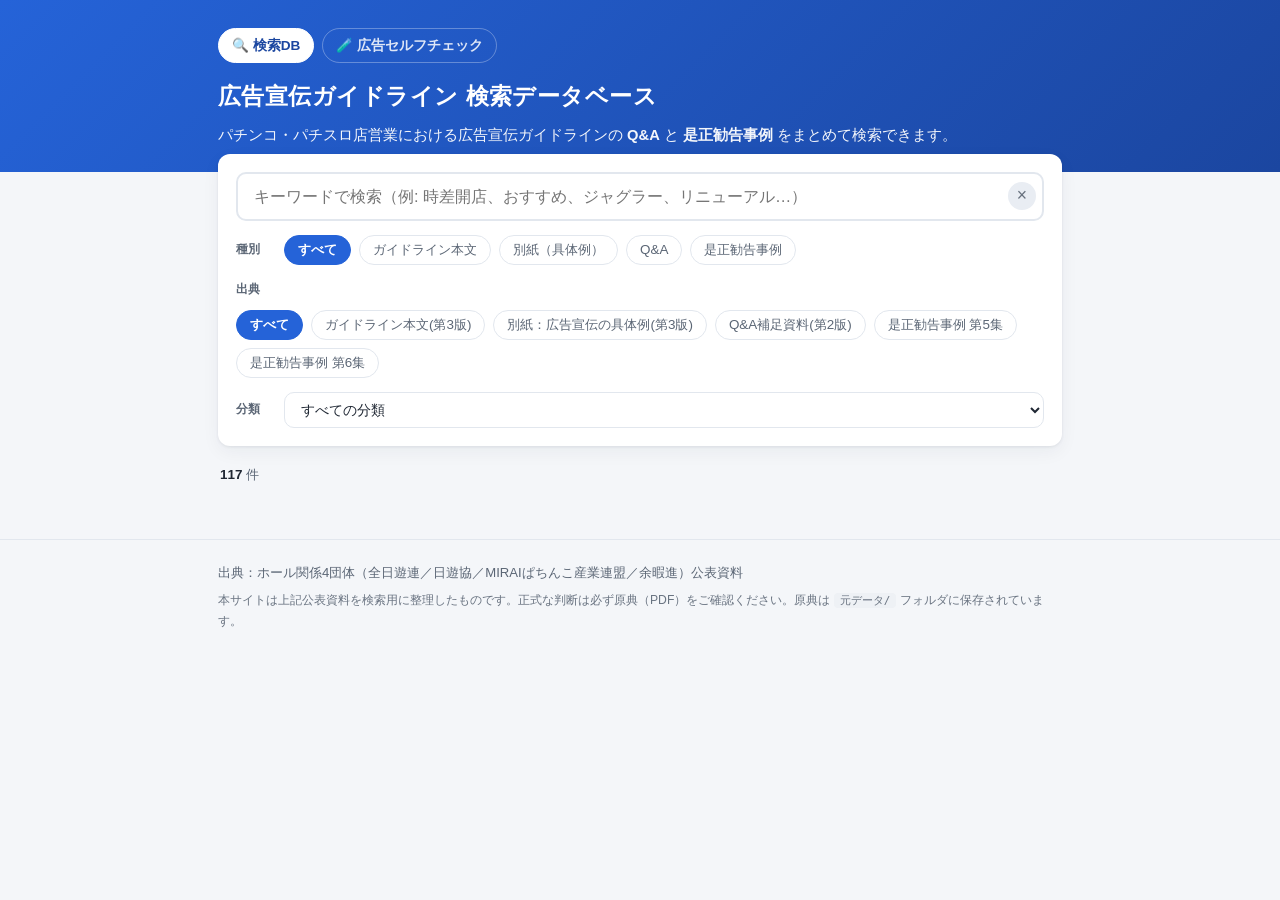
==== index.html @ c248760c "ガイドライン本文(15件)と別紙の具体例(16件・図版)を追加 本文・別紙の2PDFを元データに追加。検索の種別に「ガイドライン本文」「別紙(具体例)」を追加。  Co-Authored-By: Cl" ====
<!DOCTYPE html>
<html lang="ja">
<head>
  <meta charset="UTF-8">
  <meta name="viewport" content="width=device-width, initial-scale=1.0">
  <title>広告宣伝ガイドライン 検索データベース｜パチンコ・パチスロ</title>
  <meta name="description" content="パチンコ・パチスロ店営業における広告宣伝ガイドラインのQ&Aと、是正勧告を行った事例を横断検索できるデータベース。">
  <!-- 検索エンジンに載せない（URLを知っている人だけがアクセスできる状態にする） -->
  <meta name="robots" content="noindex, nofollow">
  <link rel="stylesheet" href="assets/style.css">
</head>
<body>
  <header class="site-header">
    <div class="wrap">
      <nav class="topnav">
        <a href="index.html" class="active">🔍 検索DB</a>
        <a href="check.html">🧪 広告セルフチェック</a>
      </nav>
      <h1>広告宣伝ガイドライン 検索データベース</h1>
      <p class="lead">パチンコ・パチスロ店営業における広告宣伝ガイドラインの <strong>Q&A</strong> と <strong>是正勧告事例</strong> をまとめて検索できます。</p>
    </div>
  </header>

  <main class="wrap">
    <!-- 検索バー -->
    <section class="search-area">
      <div class="search-box">
        <input type="search" id="q" placeholder="キーワードで検索（例: 時差開店、おすすめ、ジャグラー、リニューアル…）" autocomplete="off">
        <button id="clear" type="button" aria-label="クリア">×</button>
      </div>

      <!-- 種別フィルタ -->
      <div class="filter-row">
        <span class="filter-label">種別</span>
        <div class="chips" id="typeChips">
          <button class="chip is-active" data-type="all">すべて</button>
          <button class="chip" data-type="guideline">ガイドライン本文</button>
          <button class="chip" data-type="appendix">別紙（具体例）</button>
          <button class="chip" data-type="qa">Q&A</button>
          <button class="chip" data-type="case">是正勧告事例</button>
        </div>
      </div>

      <!-- 出典フィルタ -->
      <div class="filter-row">
        <span class="filter-label">出典</span>
        <div class="chips" id="sourceChips"></div>
      </div>

      <!-- カテゴリフィルタ -->
      <div class="filter-row">
        <span class="filter-label">分類</span>
        <select id="categorySelect">
          <option value="all">すべての分類</option>
        </select>
      </div>
    </section>

    <p class="result-count" id="count"></p>

    <section id="results" class="results"></section>

    <p class="empty" id="empty" hidden>該当する項目が見つかりませんでした。キーワードやフィルタを変えてお試しください。</p>
  </main>

  <footer class="site-footer">
    <div class="wrap">
      <p>出典：ホール関係4団体（全日遊連／日遊協／MIRAIぱちんこ産業連盟／余暇進）公表資料</p>
      <p class="note">本サイトは上記公表資料を検索用に整理したものです。正式な判断は必ず原典（PDF）をご確認ください。原典は <code>元データ/</code> フォルダに保存されています。</p>
    </div>
  </footer>

  <!-- データ（ファイルを追加するだけで増やせます） -->
  <script src="data/guideline.js"></script>
  <script src="data/appendix.js"></script>
  <script src="data/qa.js"></script>
  <script src="data/cases_05.js"></script>
  <script src="data/cases_06.js"></script>
  <!-- 事例の画像マッピング（元PDFから自動生成） -->
  <script src="data/images.js"></script>
  <!-- アプリ本体 -->
  <script src="assets/app.js"></script>
</body>
</html>
---- assets/style.css ----
:root{
  --bg:#f4f6f9;
  --card:#ffffff;
  --ink:#1f2733;
  --ink-sub:#5b6675;
  --line:#e2e7ee;
  --brand:#2563d8;
  --brand-dark:#1b46a0;
  --qa:#2563d8;       /* Q&A 系 */
  --qa-bg:#e8f0ff;
  --case:#d8543b;     /* 是正勧告 系 */
  --case-bg:#fcebe6;
  --radius:12px;
  --shadow:0 1px 3px rgba(20,30,50,.08),0 6px 18px rgba(20,30,50,.05);
}

*{box-sizing:border-box}
html{scroll-behavior:smooth}
body{
  margin:0;
  font-family:"Hiragino Kaku Gothic ProN","Hiragino Sans","Noto Sans JP","Yu Gothic UI",sans-serif;
  color:var(--ink);
  background:var(--bg);
  line-height:1.7;
  -webkit-font-smoothing:antialiased;
}
.wrap{max-width:880px;margin:0 auto;padding:0 18px}

/* ---- header ---- */
.site-header{
  background:linear-gradient(135deg,var(--brand),var(--brand-dark));
  color:#fff;padding:28px 0 24px;
}
.topnav{display:flex;gap:8px;margin-bottom:14px;flex-wrap:wrap}
.topnav a{
  color:rgba(255,255,255,.85);text-decoration:none;
  font-size:.85rem;font-weight:600;padding:5px 13px;border-radius:999px;
  border:1px solid rgba(255,255,255,.3);transition:all .12s;
}
.topnav a:hover{background:rgba(255,255,255,.15)}
.topnav a.active{background:#fff;color:var(--brand-dark);border-color:#fff}

.site-header h1{margin:0 0 6px;font-size:1.45rem;letter-spacing:.02em}
.site-header .lead{margin:0;font-size:.92rem;opacity:.95}
.site-header strong{font-weight:700}

/* ---- search ---- */
.search-area{
  background:var(--card);
  border-radius:var(--radius);
  box-shadow:var(--shadow);
  padding:18px;
  margin:-18px 0 18px;
  position:relative;
  z-index:2;
}
.search-box{position:relative;display:flex;align-items:center}
.search-box input{
  width:100%;
  font-size:1.02rem;
  padding:13px 42px 13px 16px;
  border:2px solid var(--line);
  border-radius:10px;
  outline:none;
  transition:border-color .15s;
}
.search-box input:focus{border-color:var(--brand)}
#clear{
  position:absolute;right:8px;
  border:none;background:#e9edf3;color:#67707d;
  width:28px;height:28px;border-radius:50%;
  font-size:1.1rem;line-height:1;cursor:pointer;
}
#clear:hover{background:#dde3ec}

.filter-row{display:flex;align-items:center;gap:10px;margin-top:14px;flex-wrap:wrap}
.filter-label{
  font-size:.78rem;color:var(--ink-sub);font-weight:700;
  min-width:38px;
}
.chips{display:flex;gap:8px;flex-wrap:wrap}
.chip{
  border:1.5px solid var(--line);
  background:#fff;color:var(--ink-sub);
  padding:5px 13px;border-radius:999px;
  font-size:.84rem;cursor:pointer;transition:all .12s;
  white-space:nowrap;
}
.chip:hover{border-color:var(--brand);color:var(--brand)}
.chip.is-active{background:var(--brand);border-color:var(--brand);color:#fff;font-weight:700}

#categorySelect{
  flex:1;min-width:200px;
  padding:8px 12px;border:1.5px solid var(--line);
  border-radius:10px;font-size:.88rem;background:#fff;color:var(--ink);
}

/* ---- results ---- */
.result-count{font-size:.84rem;color:var(--ink-sub);margin:4px 2px 12px}
.result-count b{color:var(--ink)}
.results{display:flex;flex-direction:column;gap:12px}

.card{
  background:var(--card);
  border-radius:var(--radius);
  box-shadow:var(--shadow);
  border-left:5px solid var(--line);
  overflow:hidden;
}
.card.type-qa{border-left-color:var(--qa)}
.card.type-case{border-left-color:var(--case)}
.card.type-guideline{border-left-color:#1f8a4c}
.card.type-appendix{border-left-color:#7a4fd0}

.card-head{
  display:flex;flex-wrap:wrap;align-items:center;gap:8px;
  padding:14px 16px 0;
}
.badge{
  font-size:.72rem;font-weight:700;
  padding:2px 9px;border-radius:6px;letter-spacing:.02em;
}
.badge.qa{background:var(--qa-bg);color:var(--brand-dark)}
.badge.case{background:var(--case-bg);color:#b23a22}
.badge.guideline{background:#e6f6ec;color:#1f7a45}
.badge.appendix{background:#efe9fb;color:#5a37a8}
.badge.src{background:#eef1f5;color:#5b6675}
.badge.no{background:#f2f4f7;color:#3a4452}
.badge.period{background:#fff;border:1px solid var(--line);color:#7a8493;font-weight:600}

.card-title{
  margin:8px 16px 0;font-size:1rem;font-weight:700;line-height:1.55;
  cursor:pointer;
}
.card.type-qa .card-title::before{content:"Q. ";color:var(--qa);font-weight:800}
.card.type-case .card-title::before{content:"NG ";color:var(--case);font-weight:800;font-size:.82em}

.card-body{
  margin:0;padding:0 16px;max-height:0;overflow:hidden;
  transition:max-height .25s ease, padding .25s ease;
  color:var(--ink-sub);font-size:.93rem;
}
.card.open .card-body{padding:10px 16px 16px;max-height:1400px}
.card.type-qa .answer-label{
  display:inline-block;font-weight:700;color:var(--qa);
  font-size:.8rem;background:var(--qa-bg);padding:1px 8px;border-radius:5px;margin-bottom:4px;
}
.card-body .desc{margin:.3em 0 0;color:var(--ink);line-height:1.75}

.refs{margin-top:12px;display:flex;flex-wrap:wrap;gap:6px;align-items:center}
.refs .refs-label{font-size:.74rem;color:var(--ink-sub);font-weight:700}
.ref-tag{
  font-size:.74rem;background:#f2f5f9;border:1px solid var(--line);
  color:#4a5462;padding:2px 8px;border-radius:6px;
}
.card-toggle{
  margin:6px 16px 14px;font-size:.8rem;color:var(--brand);
  cursor:pointer;user-select:none;display:inline-block;
}
.card-toggle::after{content:" ▾"}
.card.open .card-toggle::after{content:" ▴"}

.badge.img{background:#e6f6ec;color:#1f8a4c}

/* ---- 事例の画像 ---- */
.case-imgs{margin-top:12px}
.case-imgs .refs-label{display:block;margin-bottom:6px;font-size:.74rem;color:var(--ink-sub);font-weight:700}
.thumbs{display:flex;flex-wrap:wrap;gap:10px}
.thumb{
  width:150px;height:150px;object-fit:cover;object-position:top center;
  border:1px solid var(--line);border-radius:8px;cursor:zoom-in;
  background:#fff;box-shadow:0 1px 4px rgba(20,30,50,.08);transition:transform .12s;
}
.thumb:hover{transform:scale(1.03);border-color:var(--case)}

.lightbox{
  position:fixed;inset:0;z-index:100;
  display:none;align-items:center;justify-content:center;
  background:rgba(15,20,30,.82);padding:24px;
}
.lightbox.show{display:flex}
.lb-img{
  max-width:95vw;max-height:92vh;object-fit:contain;
  background:#fff;border-radius:6px;box-shadow:0 10px 40px rgba(0,0,0,.5);
}
.lb-close{
  position:absolute;top:16px;right:20px;
  width:42px;height:42px;border-radius:50%;border:none;cursor:pointer;
  background:rgba(255,255,255,.92);color:#222;font-size:1.5rem;line-height:1;
}
.lb-close:hover{background:#fff}

/* ---- 広告セルフチェック ---- */
.disclaimer{
  background:#fff6e5;border:1px solid #f3d27a;color:#7a5b13;
  border-radius:10px;padding:12px 14px;margin:18px 0;font-size:.88rem;line-height:1.7;
}
.disclaimer.small{font-size:.8rem;margin-top:18px}
.disclaimer u{text-underline-offset:2px}

.dropzone{
  border:2px dashed var(--line);border-radius:14px;background:var(--card);
  padding:34px 18px;text-align:center;transition:all .15s;box-shadow:var(--shadow);
}
.dropzone.over{border-color:var(--brand);background:#f2f7ff}
.dz-icon{font-size:2.2rem}
.dz-inner p{margin:8px 0;color:var(--ink-sub);font-size:.92rem}
.dz-note{font-size:.78rem !important;color:#8a93a1 !important}

.btn{
  border:1.5px solid var(--line);background:#fff;color:var(--ink);
  padding:8px 16px;border-radius:9px;font-size:.9rem;font-weight:600;cursor:pointer;
}
.btn:hover{border-color:var(--brand);color:var(--brand)}
.btn-primary{background:var(--brand);border-color:var(--brand);color:#fff}
.btn-primary:hover{background:var(--brand-dark);color:#fff}
.btn:disabled{opacity:.55;cursor:default}

.work-row{display:flex;gap:18px;flex-wrap:wrap;align-items:flex-start;margin-top:18px}
#preview{
  max-width:320px;max-height:360px;border-radius:10px;border:1px solid var(--line);
  box-shadow:var(--shadow);background:#fff;
}
.work-side{display:flex;flex-direction:column;gap:10px;min-width:200px;flex:1}
.status{font-size:.85rem;color:var(--ink-sub);margin:4px 0 0}

.summary{border-radius:12px;padding:16px 18px;margin:6px 0 16px}
.summary h2{margin:0 0 6px;font-size:1.1rem}
.summary p{margin:0;font-size:.9rem;line-height:1.7}
.lv-high{background:#fcebe6;border:1px solid #e7a08c;color:#9c3417}
.lv-mid{background:#fff6e5;border:1px solid #f3d27a;color:#7a5b13}
.lv-ok{background:#e8f6ec;border:1px solid #9fd6b1;color:#1f7a45}

.hits-title{font-size:.95rem;margin:18px 0 10px;color:var(--ink)}
.hitcard{
  background:var(--card);border-radius:12px;box-shadow:var(--shadow);
  border-left:5px solid var(--line);padding:14px 16px;margin-bottom:12px;
}
.hitcard.high{border-left-color:var(--case)}
.hitcard.mid{border-left-color:#e0a32a}
.hit-head{display:flex;flex-wrap:wrap;gap:8px;align-items:center;margin-bottom:6px}
.rbadge{font-size:.72rem;font-weight:700;padding:2px 9px;border-radius:6px}
.rbadge.high{background:var(--case-bg);color:#b23a22}
.rbadge.mid{background:#fdf0d2;color:#8a6314}
.hit-label{font-weight:700;font-size:.98rem}
.hit-type{font-size:.74rem;color:var(--ink-sub);background:#f2f4f7;padding:2px 8px;border-radius:6px}
.hit-advice{margin:.3em 0 .6em;color:var(--ink-sub);font-size:.9rem;line-height:1.7}
.hit-kw{display:flex;flex-wrap:wrap;gap:6px;align-items:center;margin-bottom:8px}
.kw-label{font-size:.74rem;color:var(--ink-sub);font-weight:700}
.kw{font-size:.8rem;background:#fff3a3;color:#5b4a00;padding:1px 8px;border-radius:6px}
.hit-link{font-size:.84rem;color:var(--brand);text-decoration:none;font-weight:600}
.hit-link:hover{text-decoration:underline}

.ocrtext{margin:16px 0;background:var(--card);border:1px solid var(--line);border-radius:10px;padding:4px 14px}
.ocrtext summary{cursor:pointer;font-size:.84rem;color:var(--ink-sub);padding:8px 0;font-weight:600}
.ocrtext pre{white-space:pre-wrap;word-break:break-word;font-size:.82rem;color:var(--ink);background:#f7f9fc;padding:12px;border-radius:8px;line-height:1.7}

mark{background:#fff3a3;color:inherit;padding:0 1px;border-radius:2px}

.empty{
  text-align:center;color:var(--ink-sub);
  padding:40px 16px;font-size:.95rem;
}

/* ---- footer ---- */
.site-footer{margin-top:40px;padding:22px 0 40px;border-top:1px solid var(--line);color:var(--ink-sub)}
.site-footer p{margin:0 0 6px;font-size:.82rem}
.site-footer .note{font-size:.76rem;opacity:.9}
.site-footer code{background:#eef1f5;padding:1px 6px;border-radius:4px;font-size:.9em}

@media(max-width:600px){
  .site-header h1{font-size:1.2rem}
  .filter-label{min-width:auto;width:100%}
  .card-title{font-size:.96rem}
}
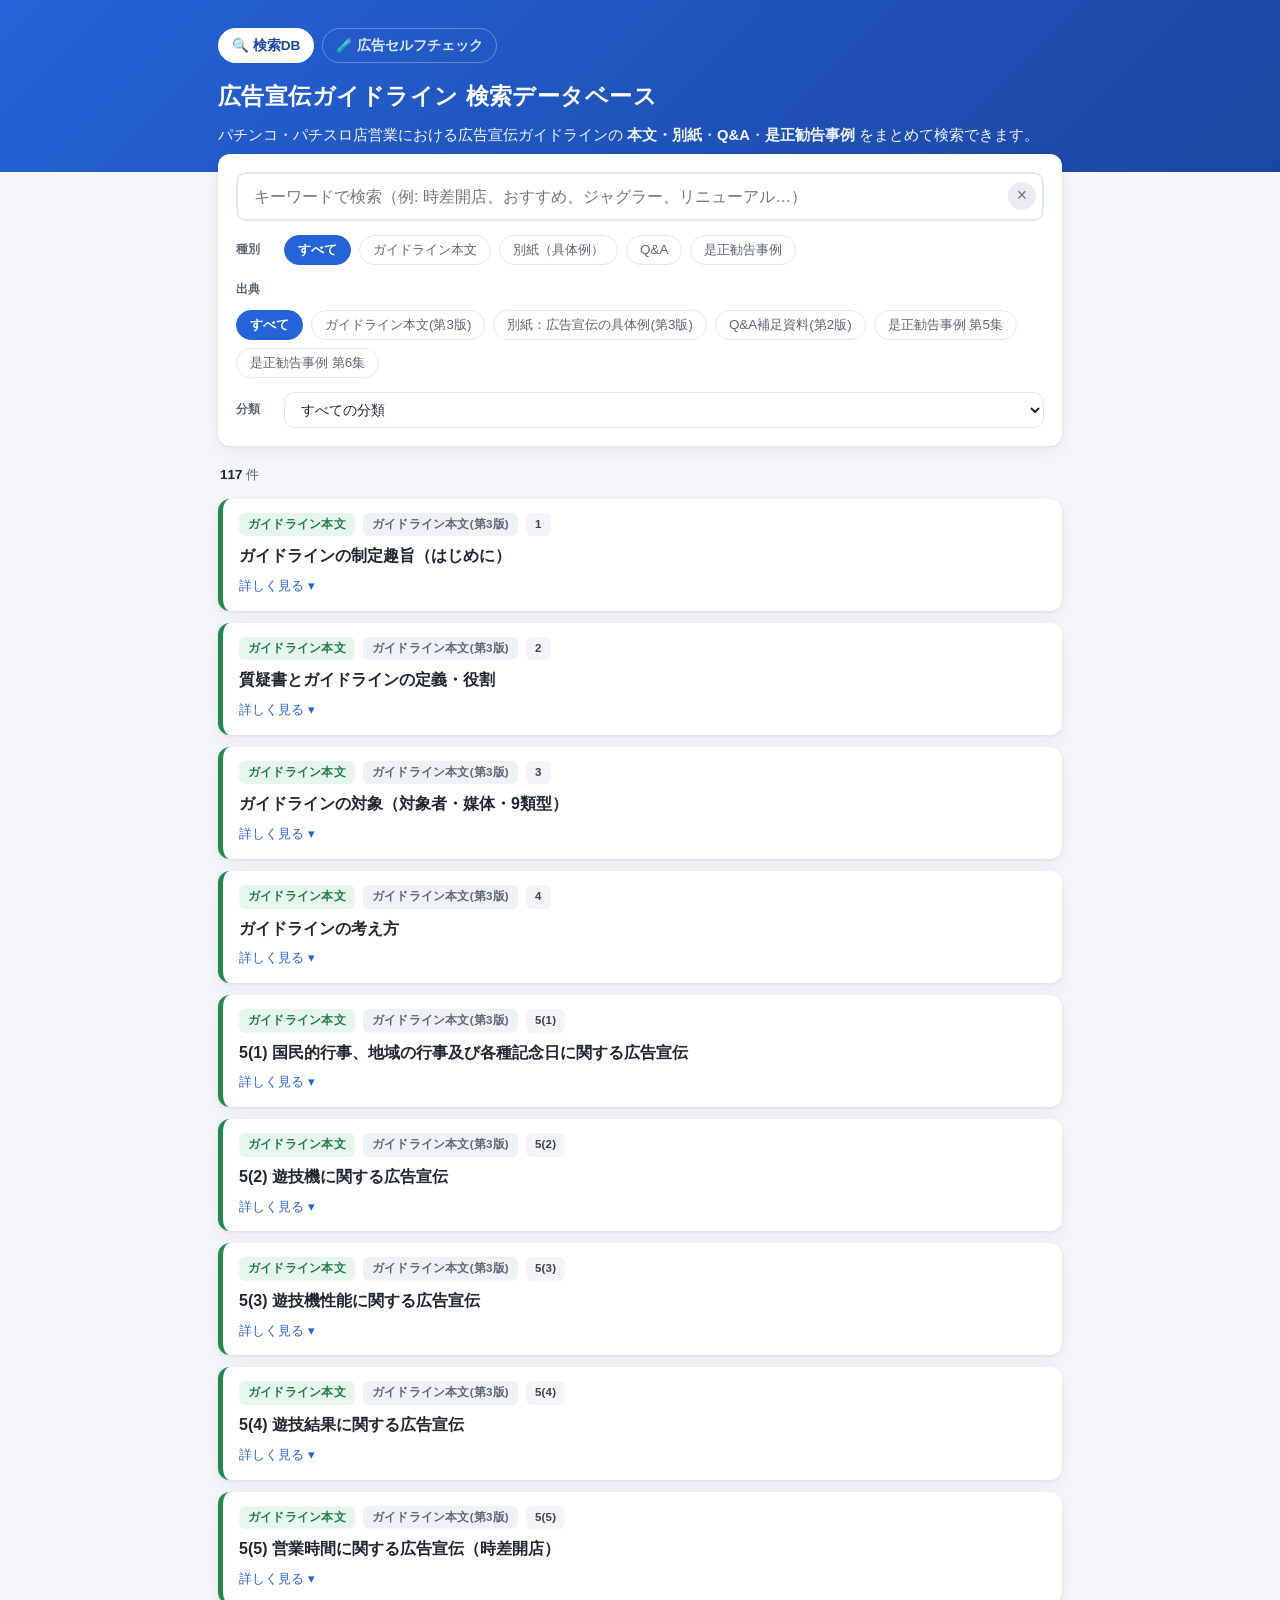
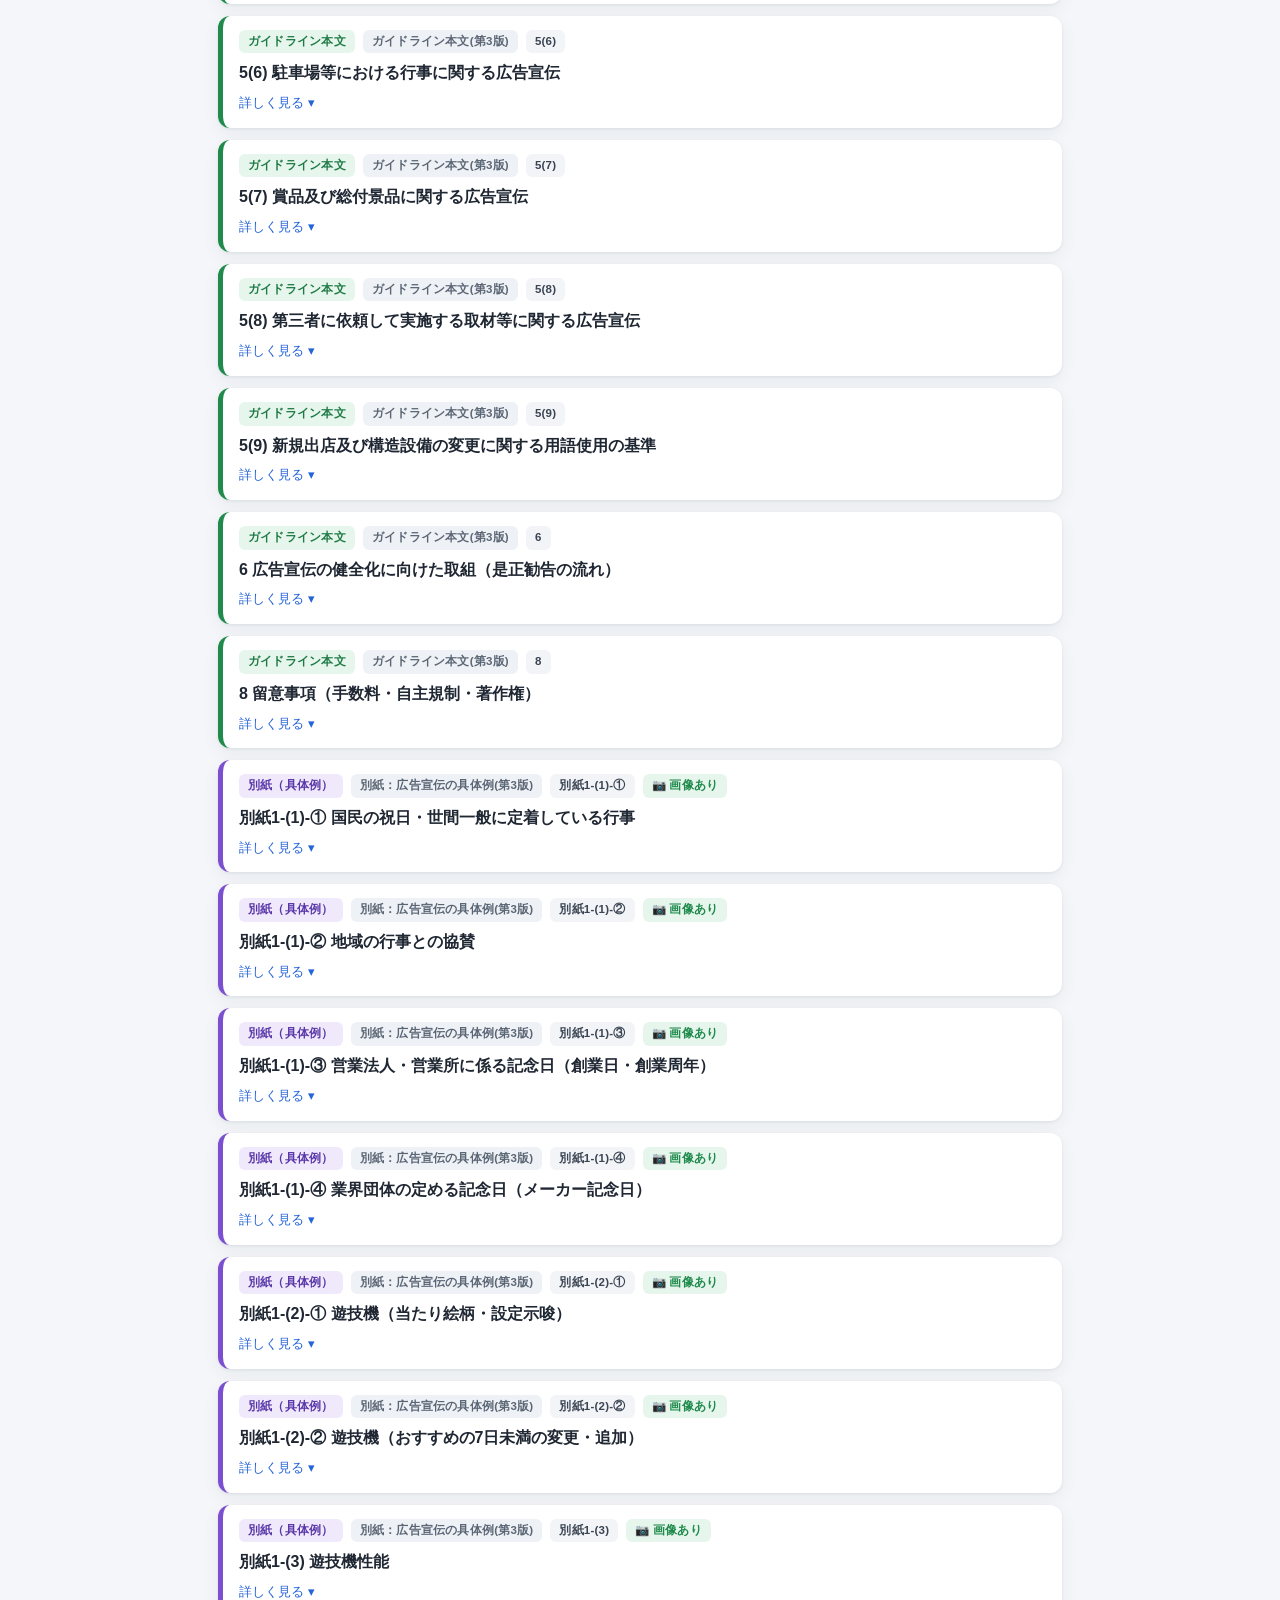
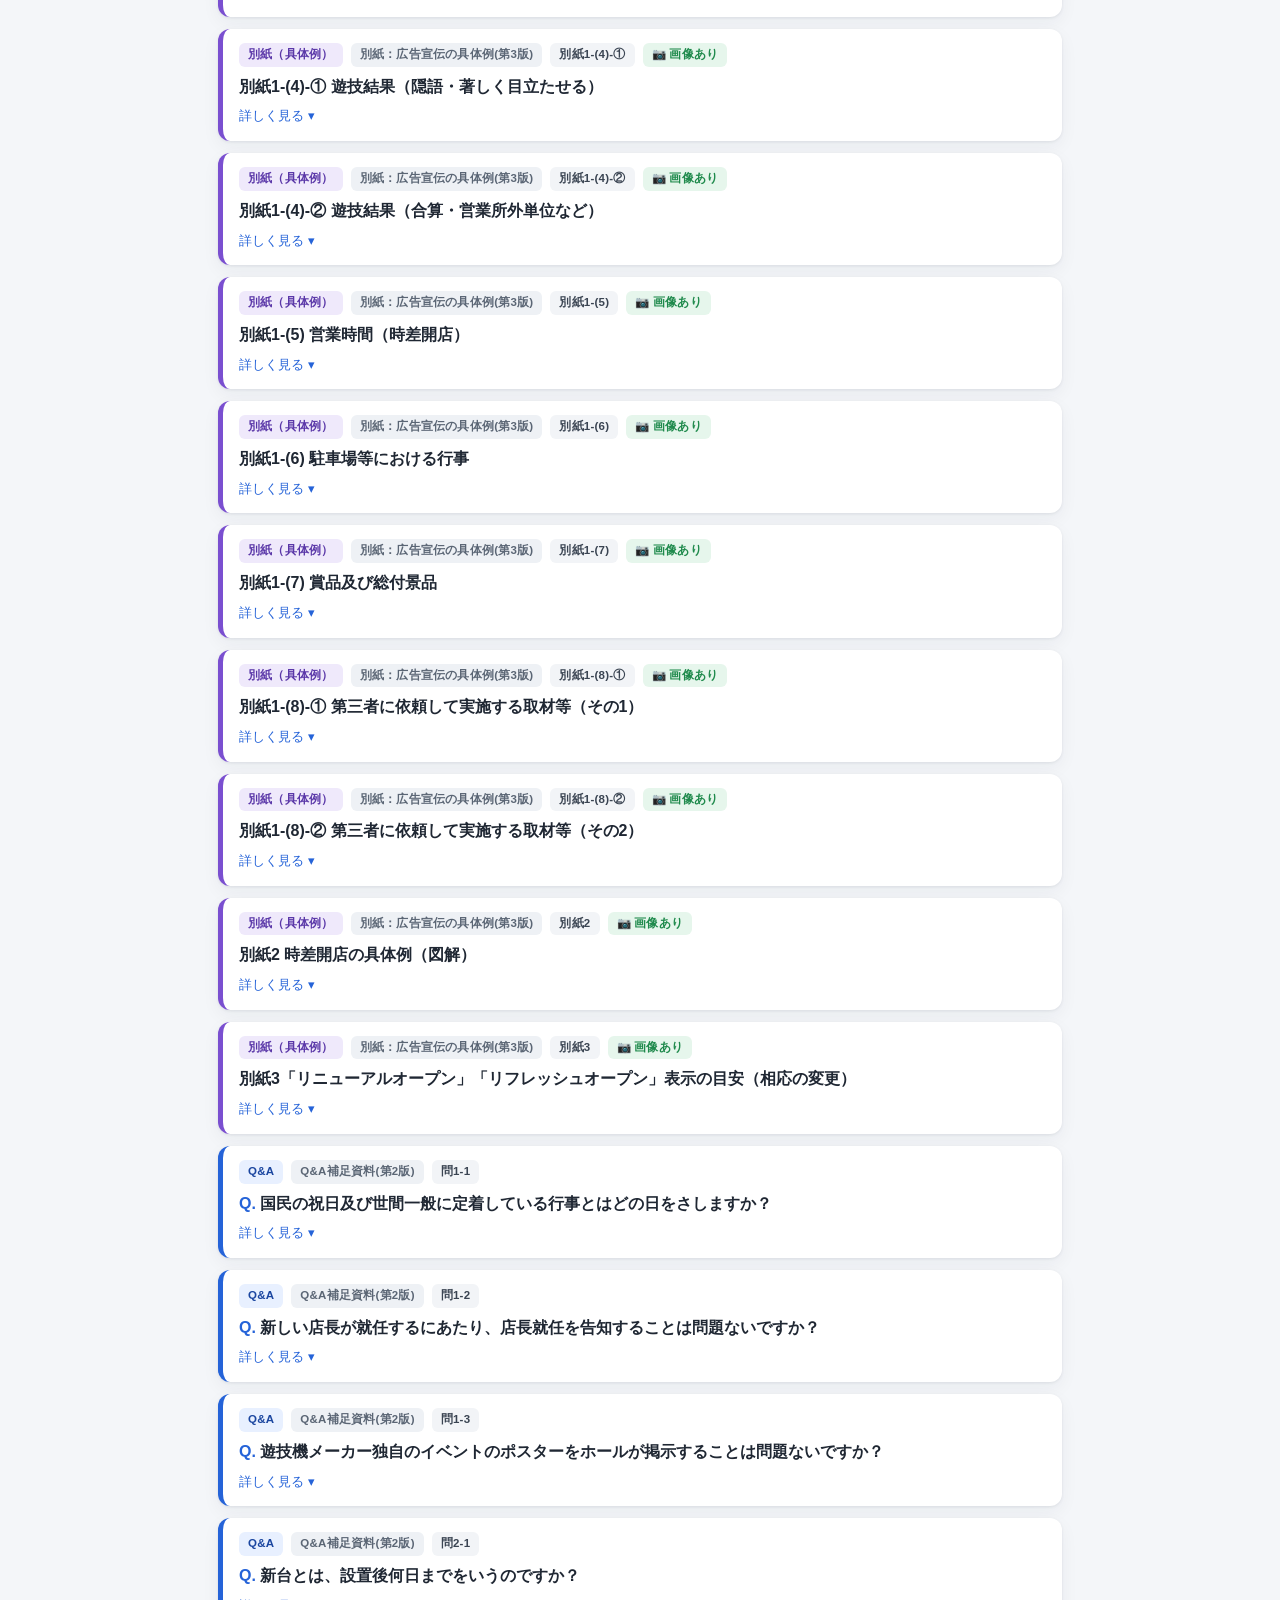
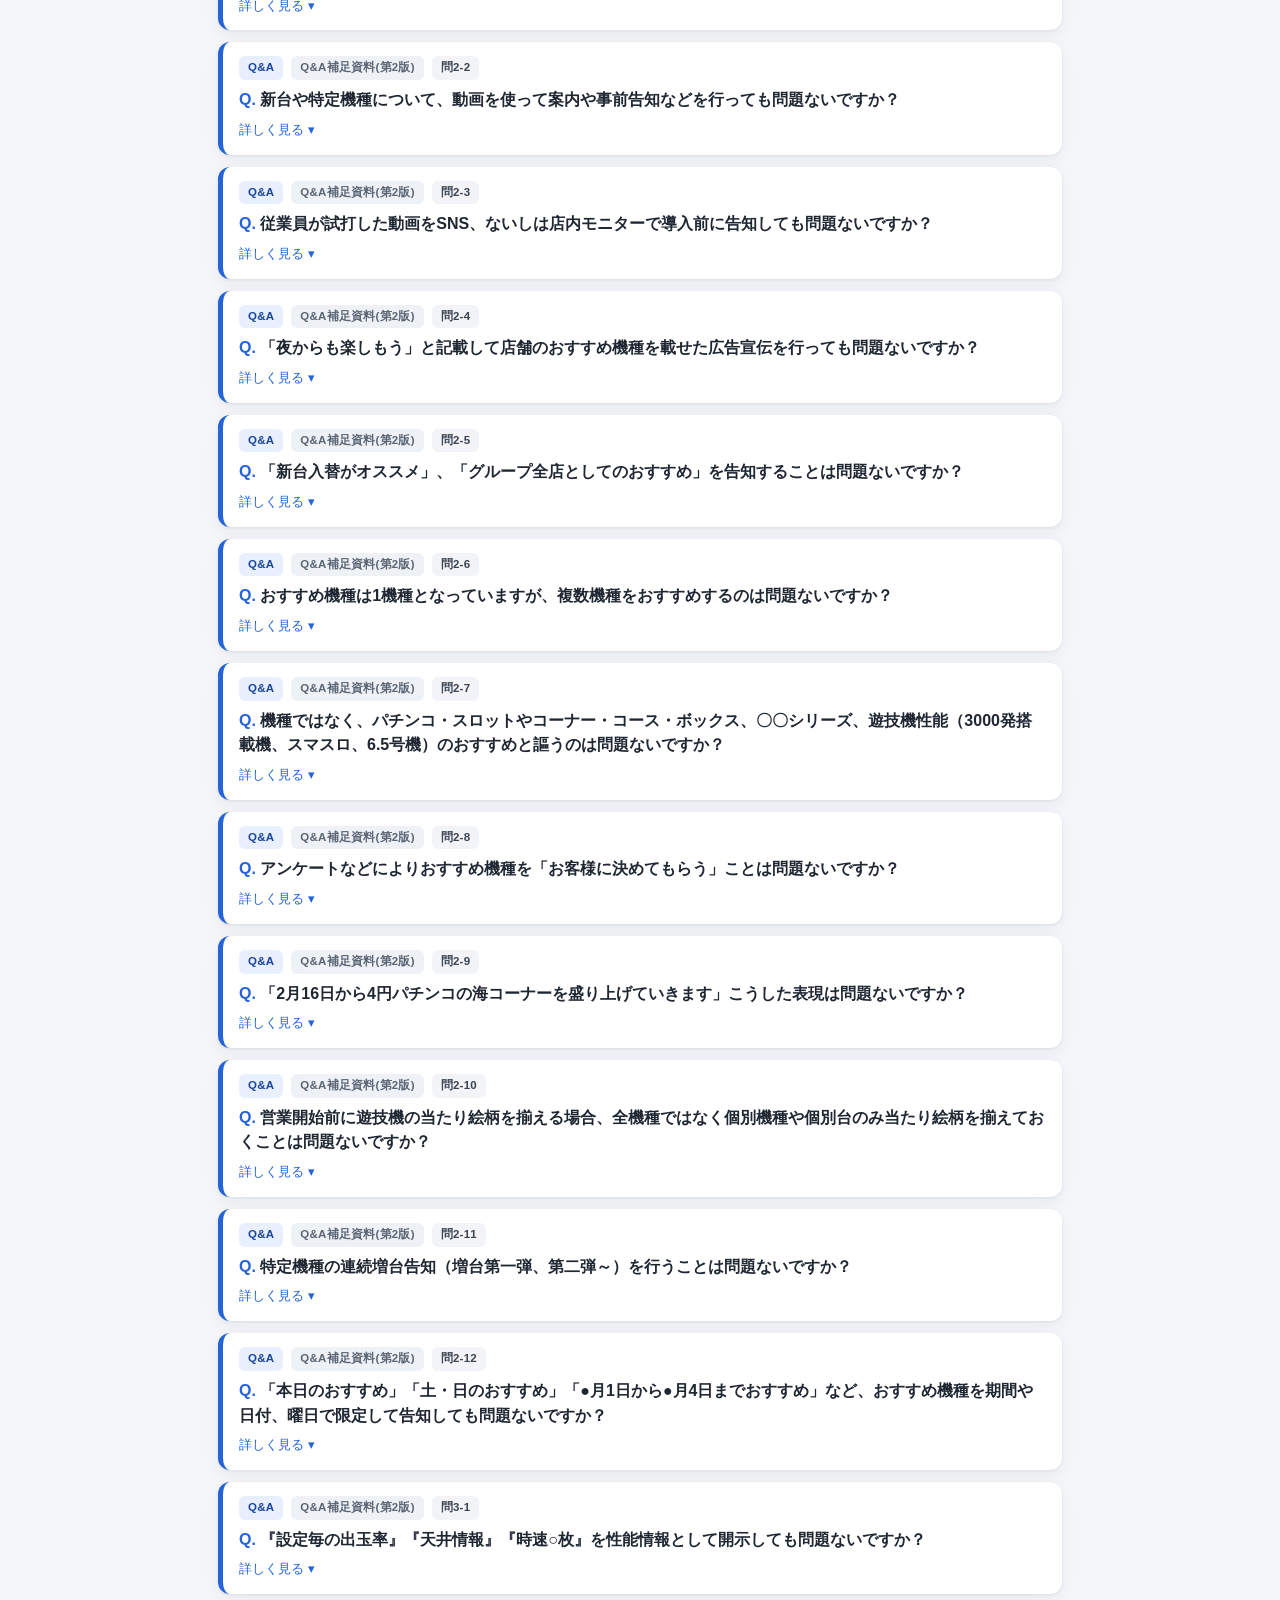
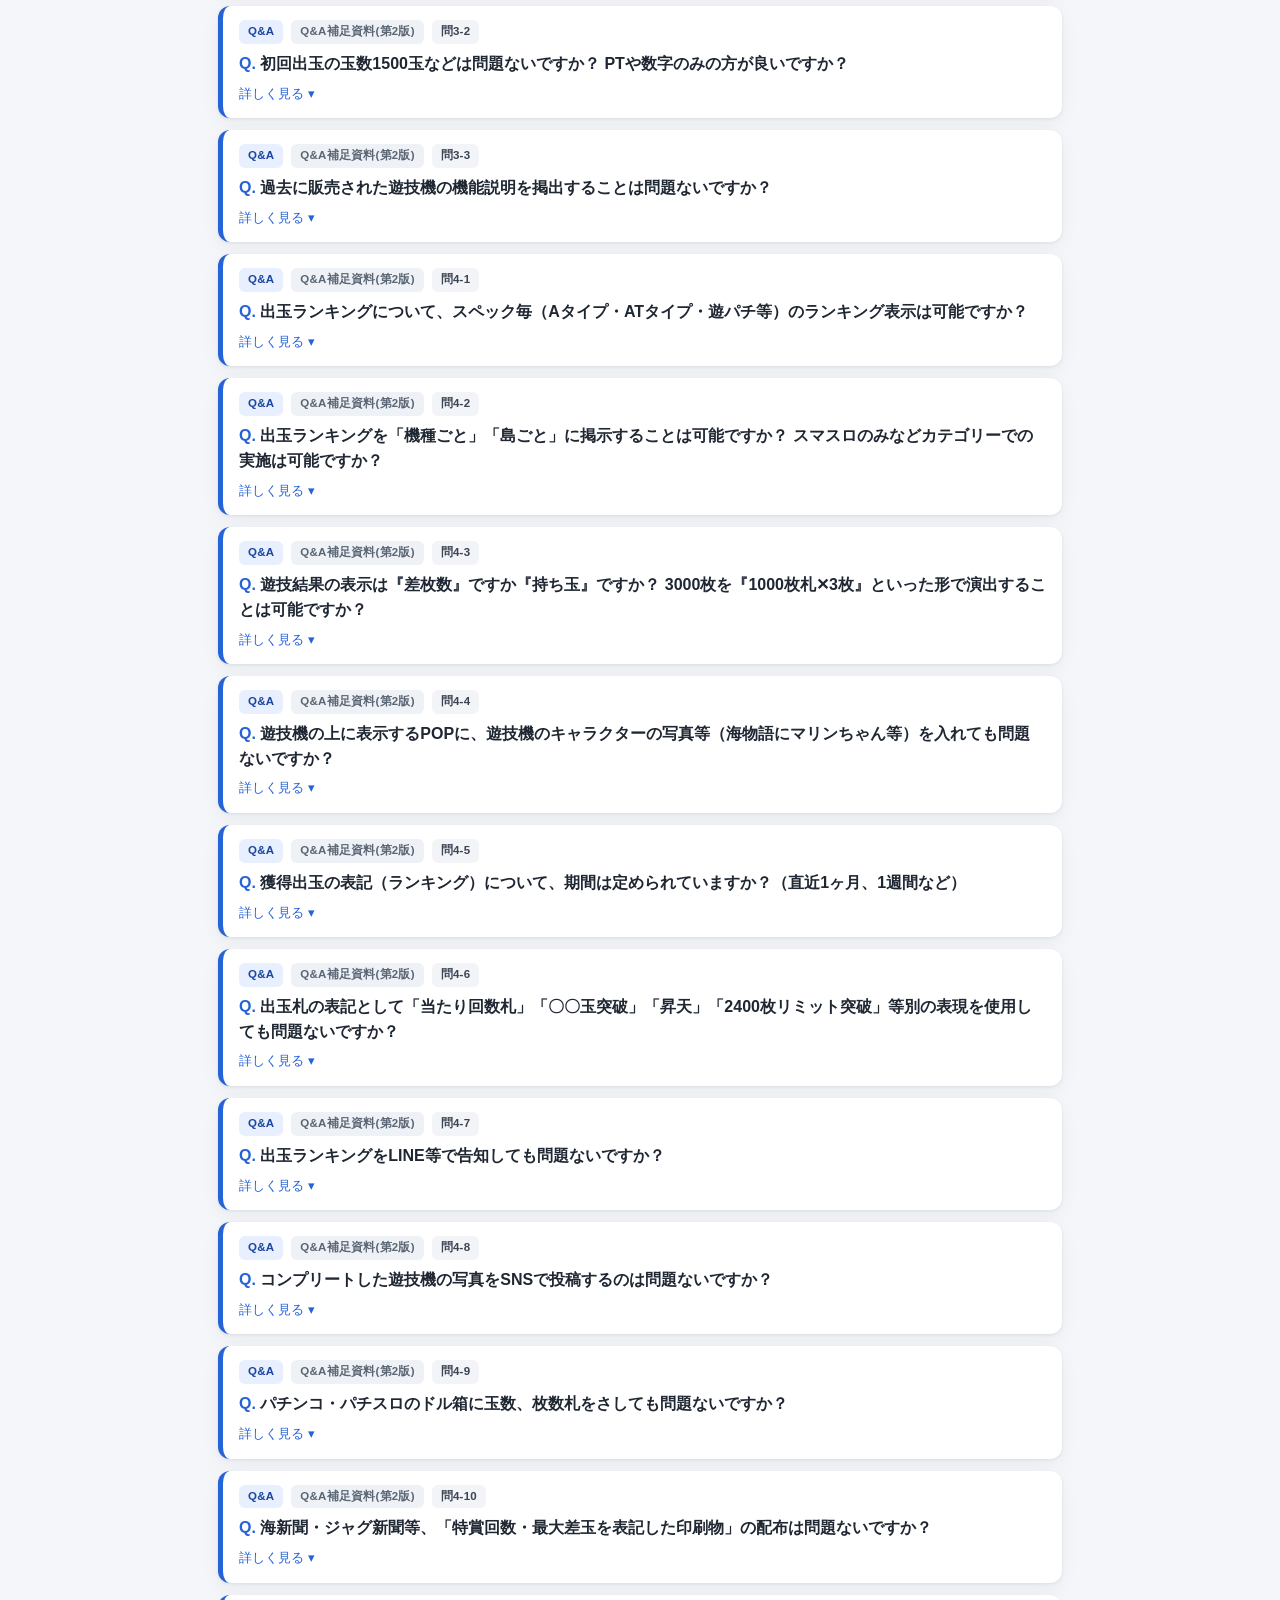
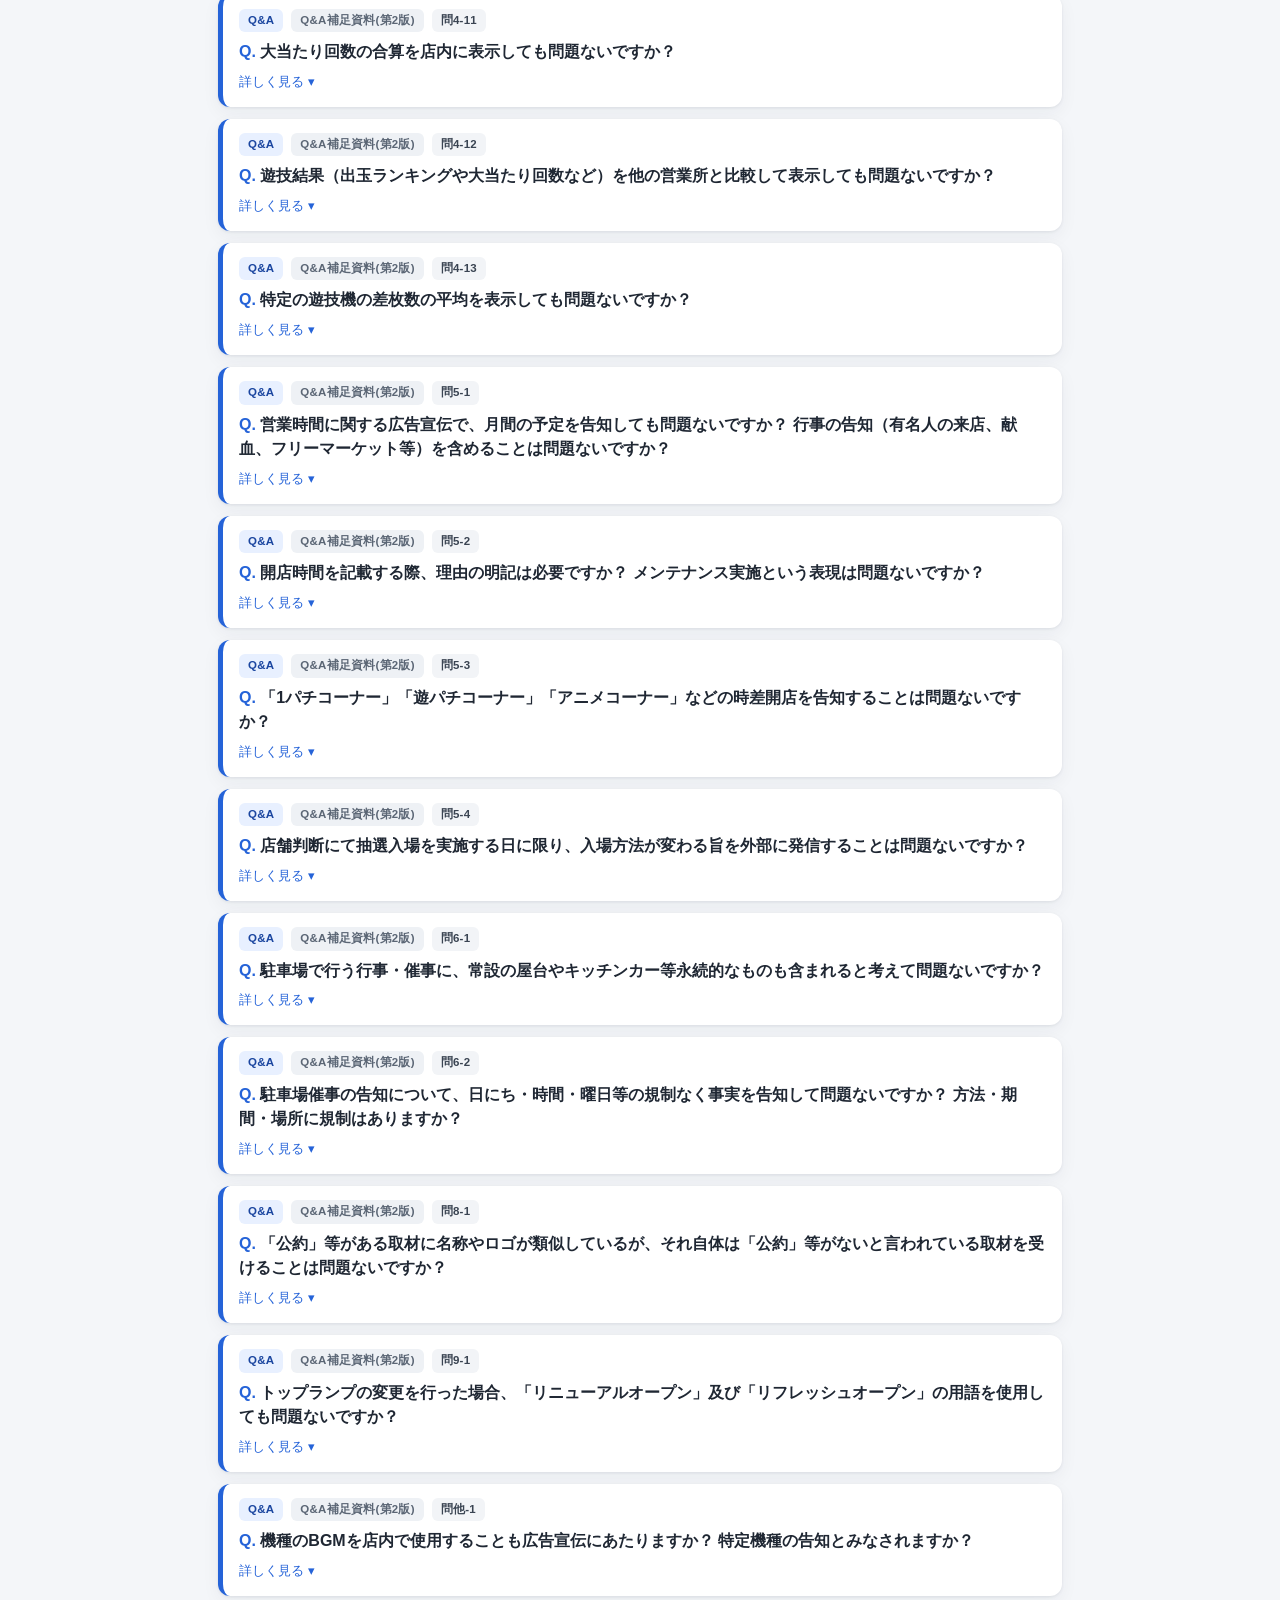
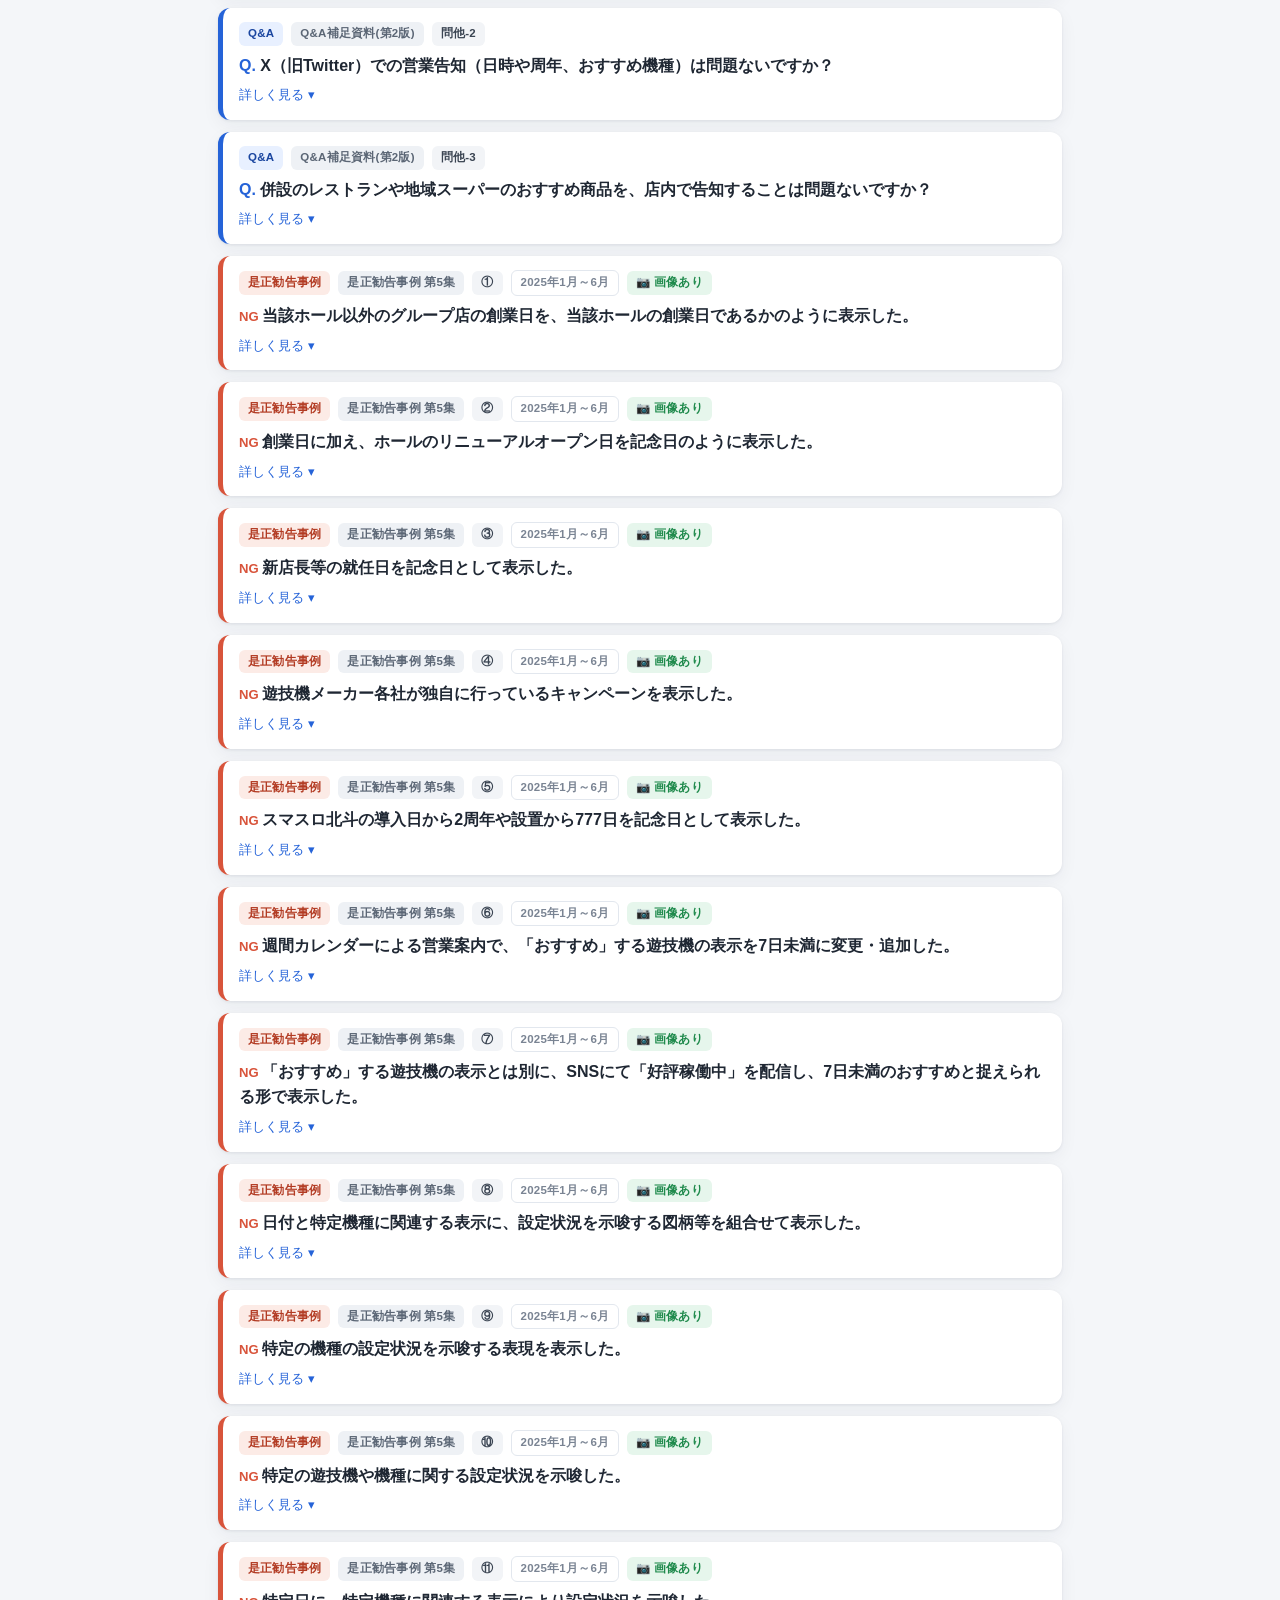
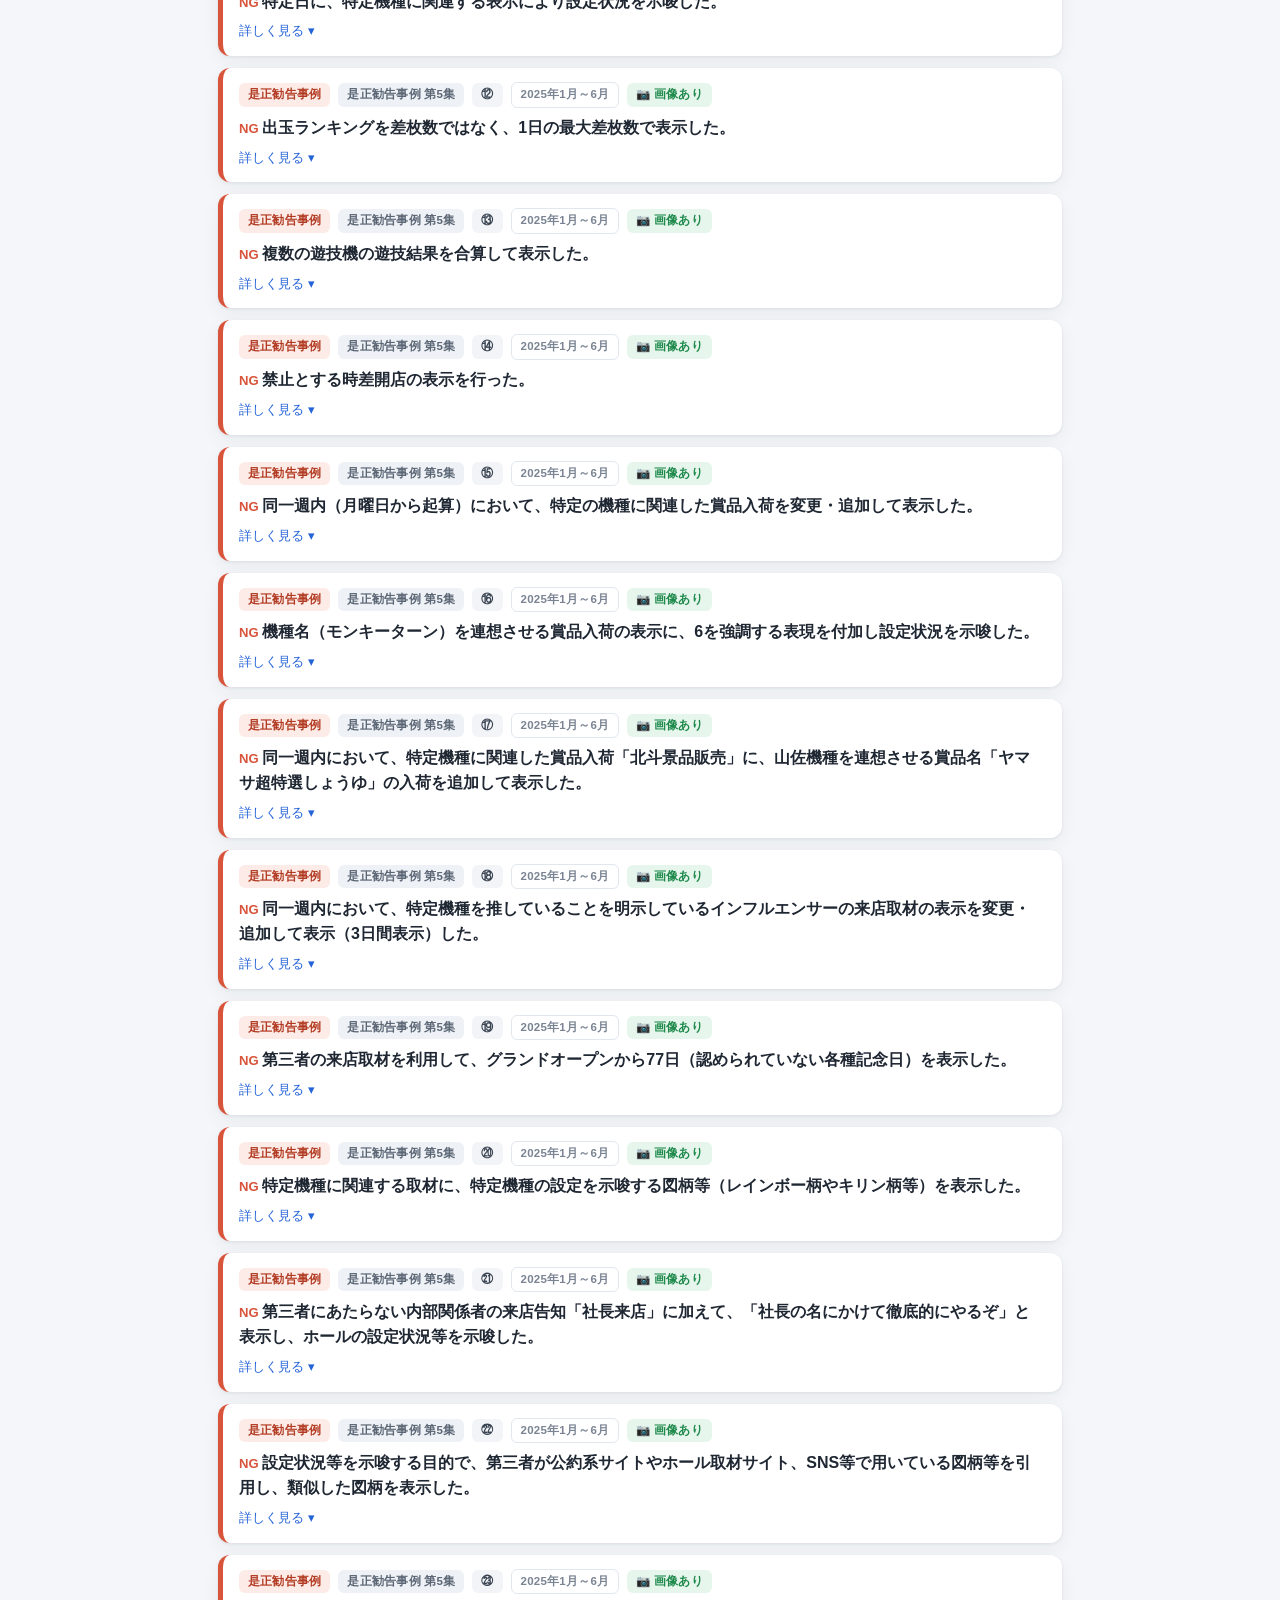
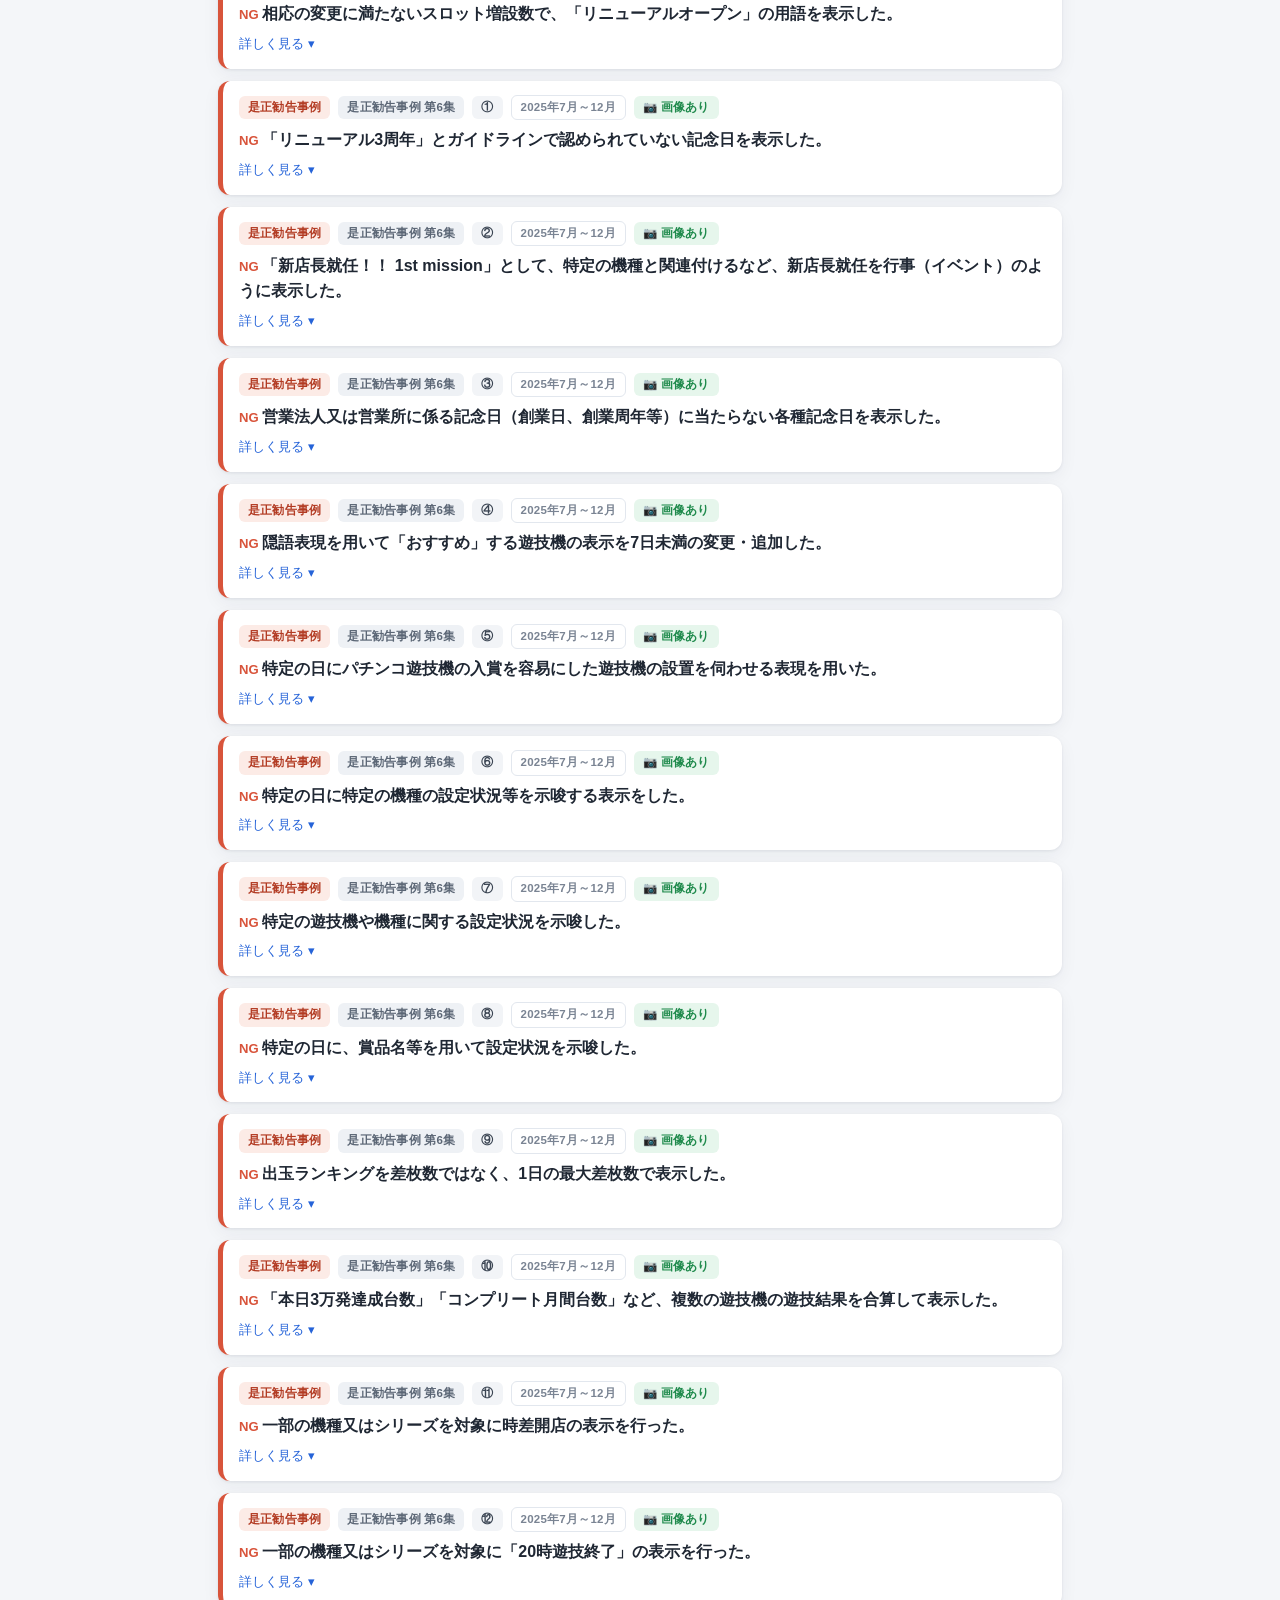
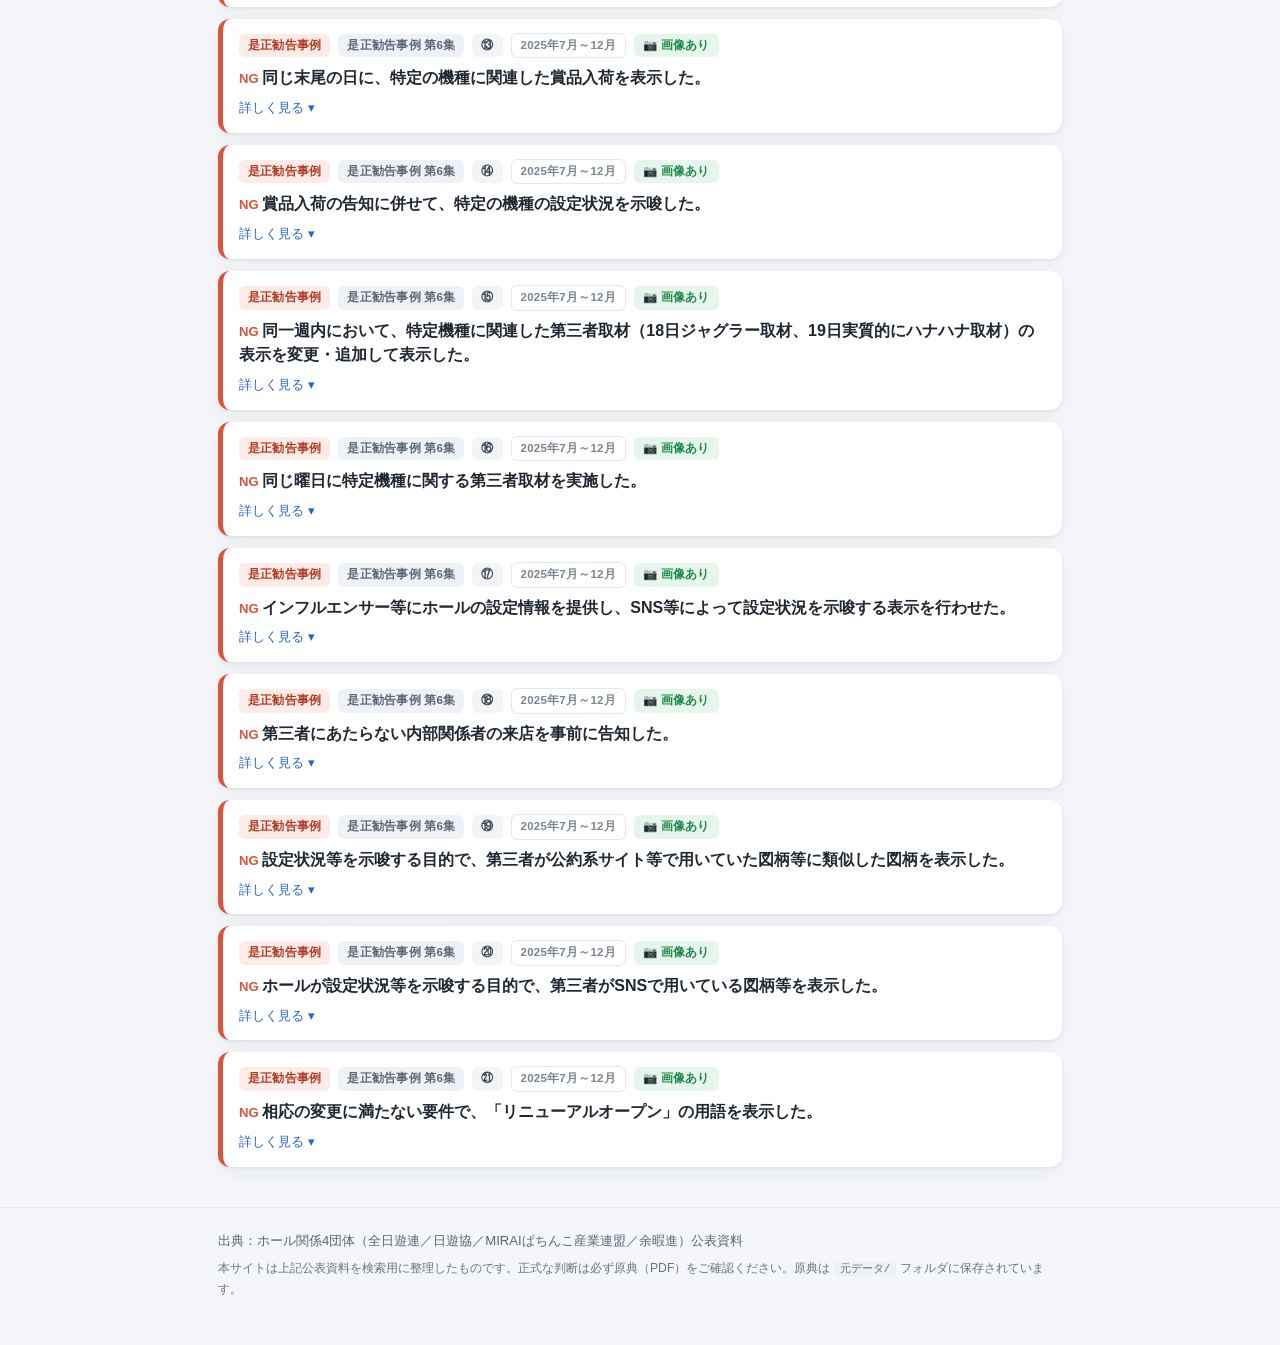
==== commit 6437338a: "見出し文を本文・別紙を含む内容に更新 Co-Authored-By: Claude Opus 4.8 <noreply@anthropic.com>" ====
--- a/index.html
+++ b/index.html
@@ -17,7 +17,7 @@
         <a href="check.html">🧪 広告セルフチェック</a>
       </nav>
       <h1>広告宣伝ガイドライン 検索データベース</h1>
-      <p class="lead">パチンコ・パチスロ店営業における広告宣伝ガイドラインの <strong>Q&A</strong> と <strong>是正勧告事例</strong> をまとめて検索できます。</p>
+      <p class="lead">パチンコ・パチスロ店営業における広告宣伝ガイドラインの <strong>本文・別紙</strong>・<strong>Q&A</strong>・<strong>是正勧告事例</strong> をまとめて検索できます。</p>
     </div>
   </header>
 
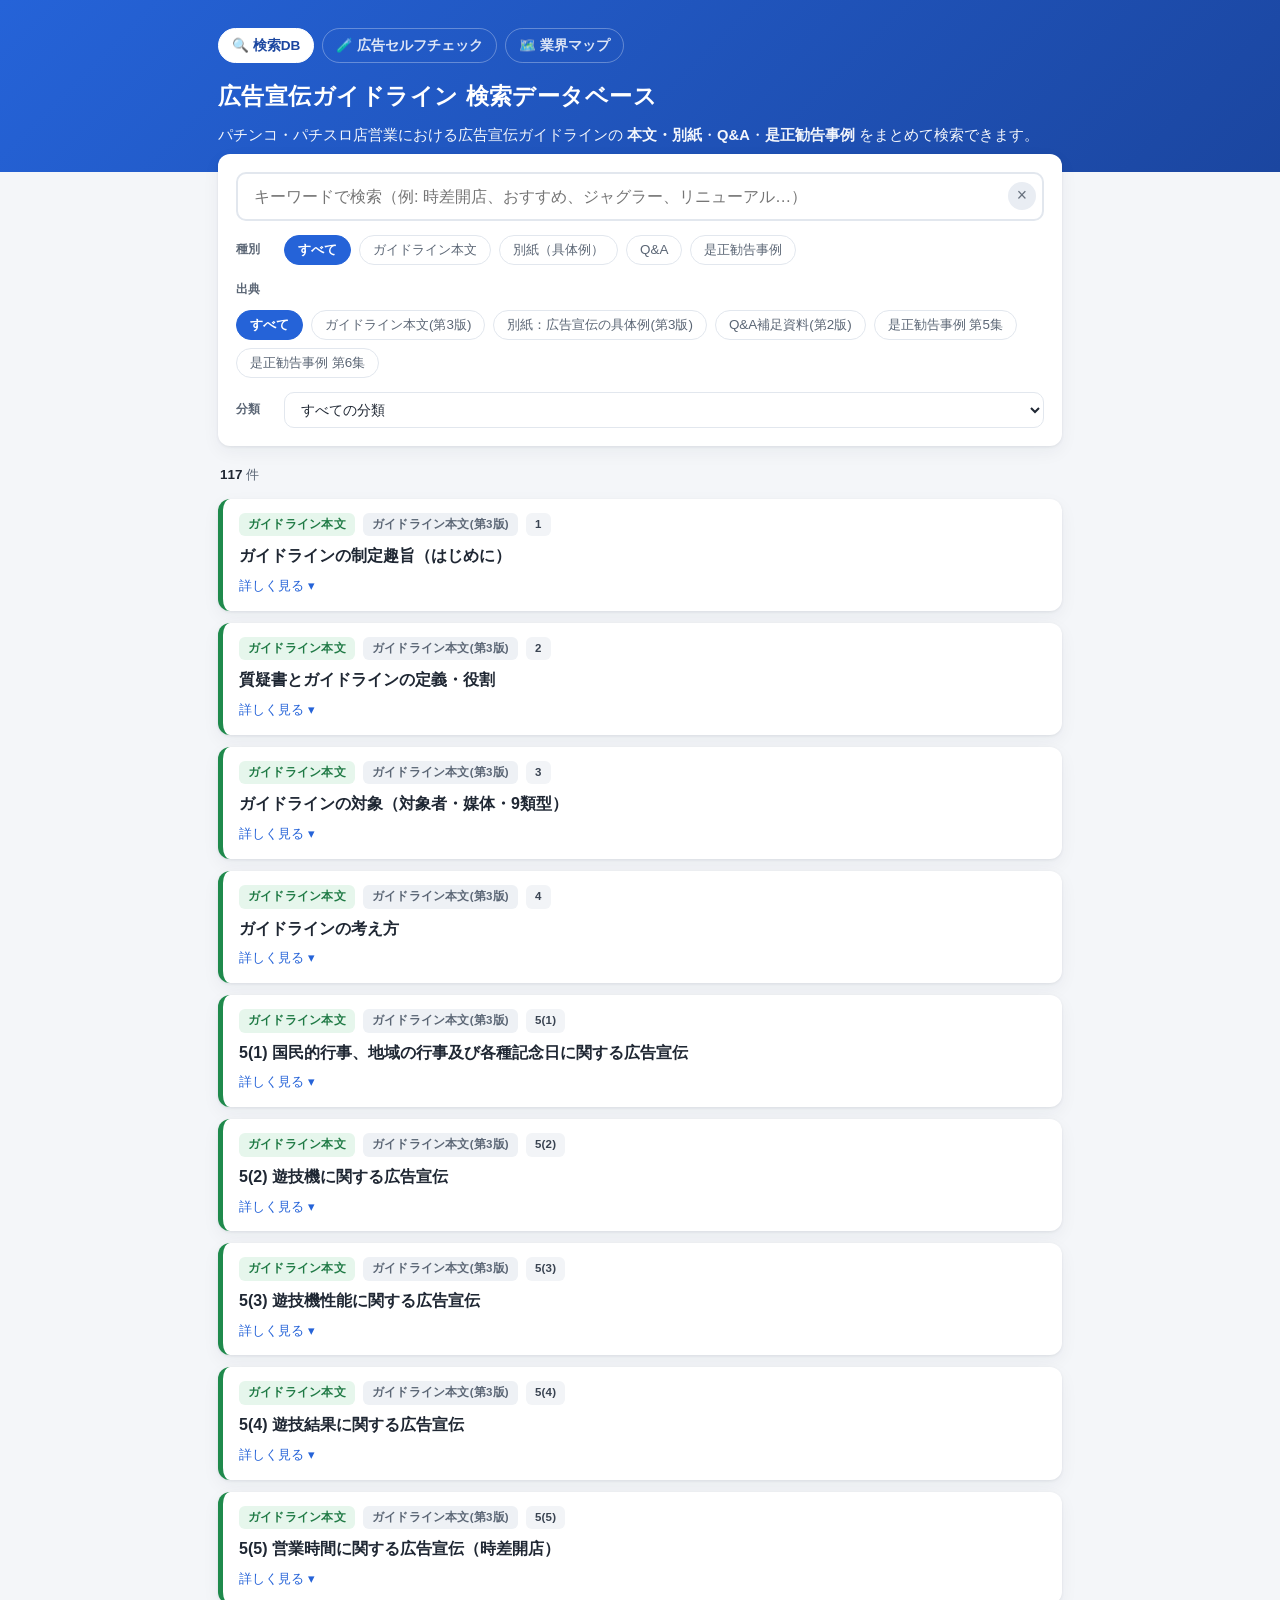
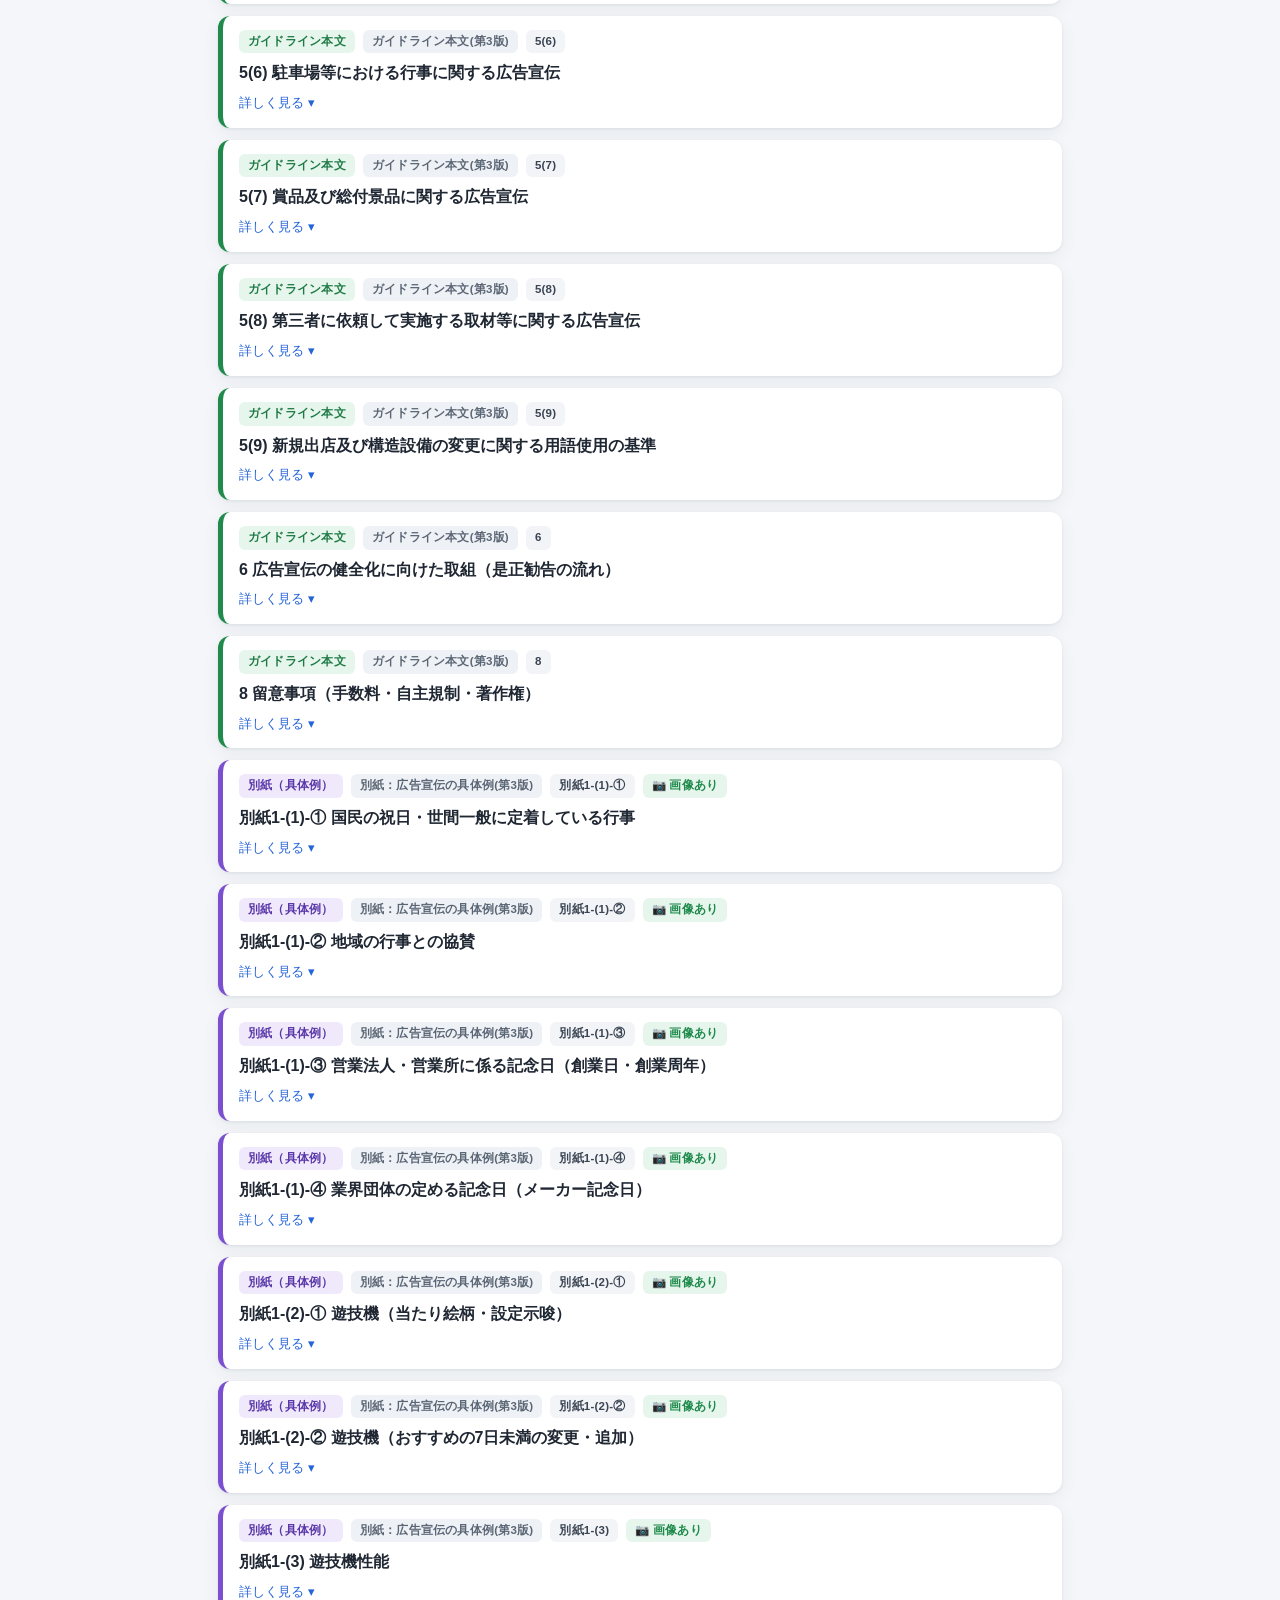
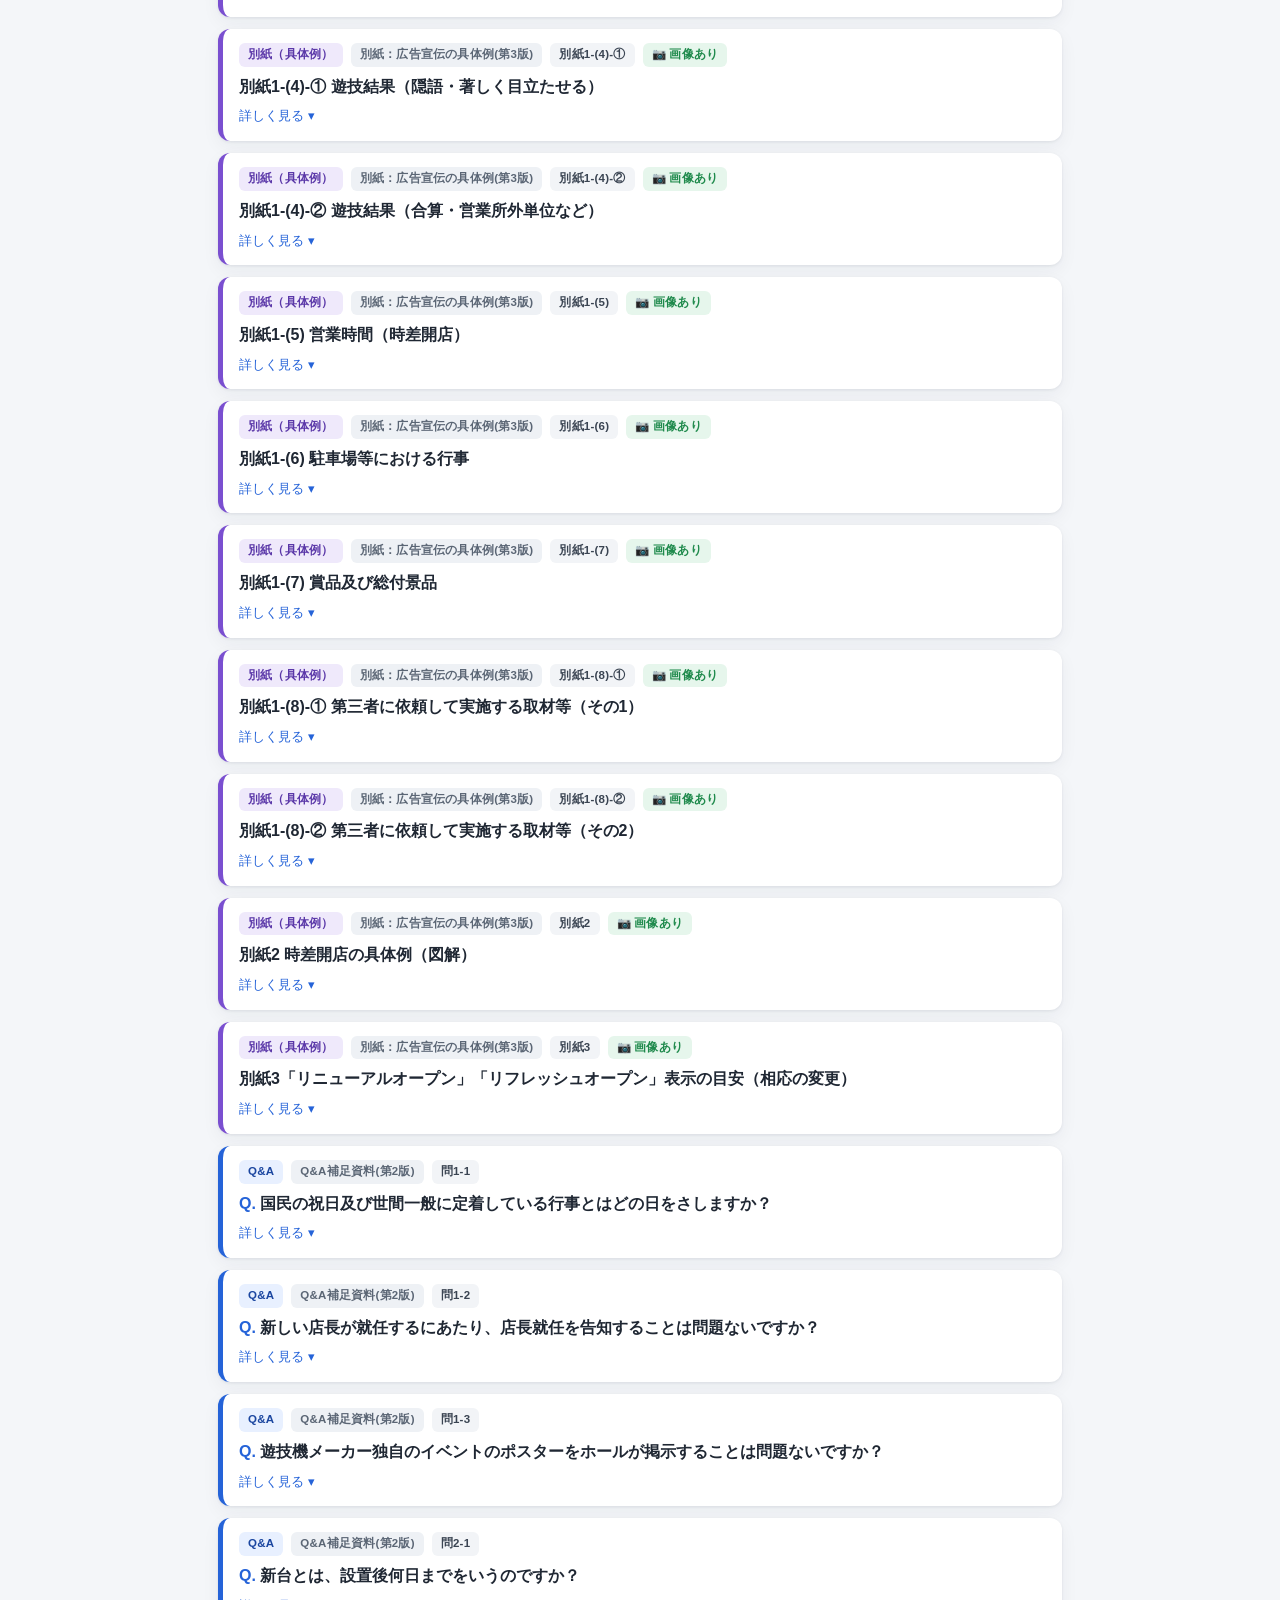
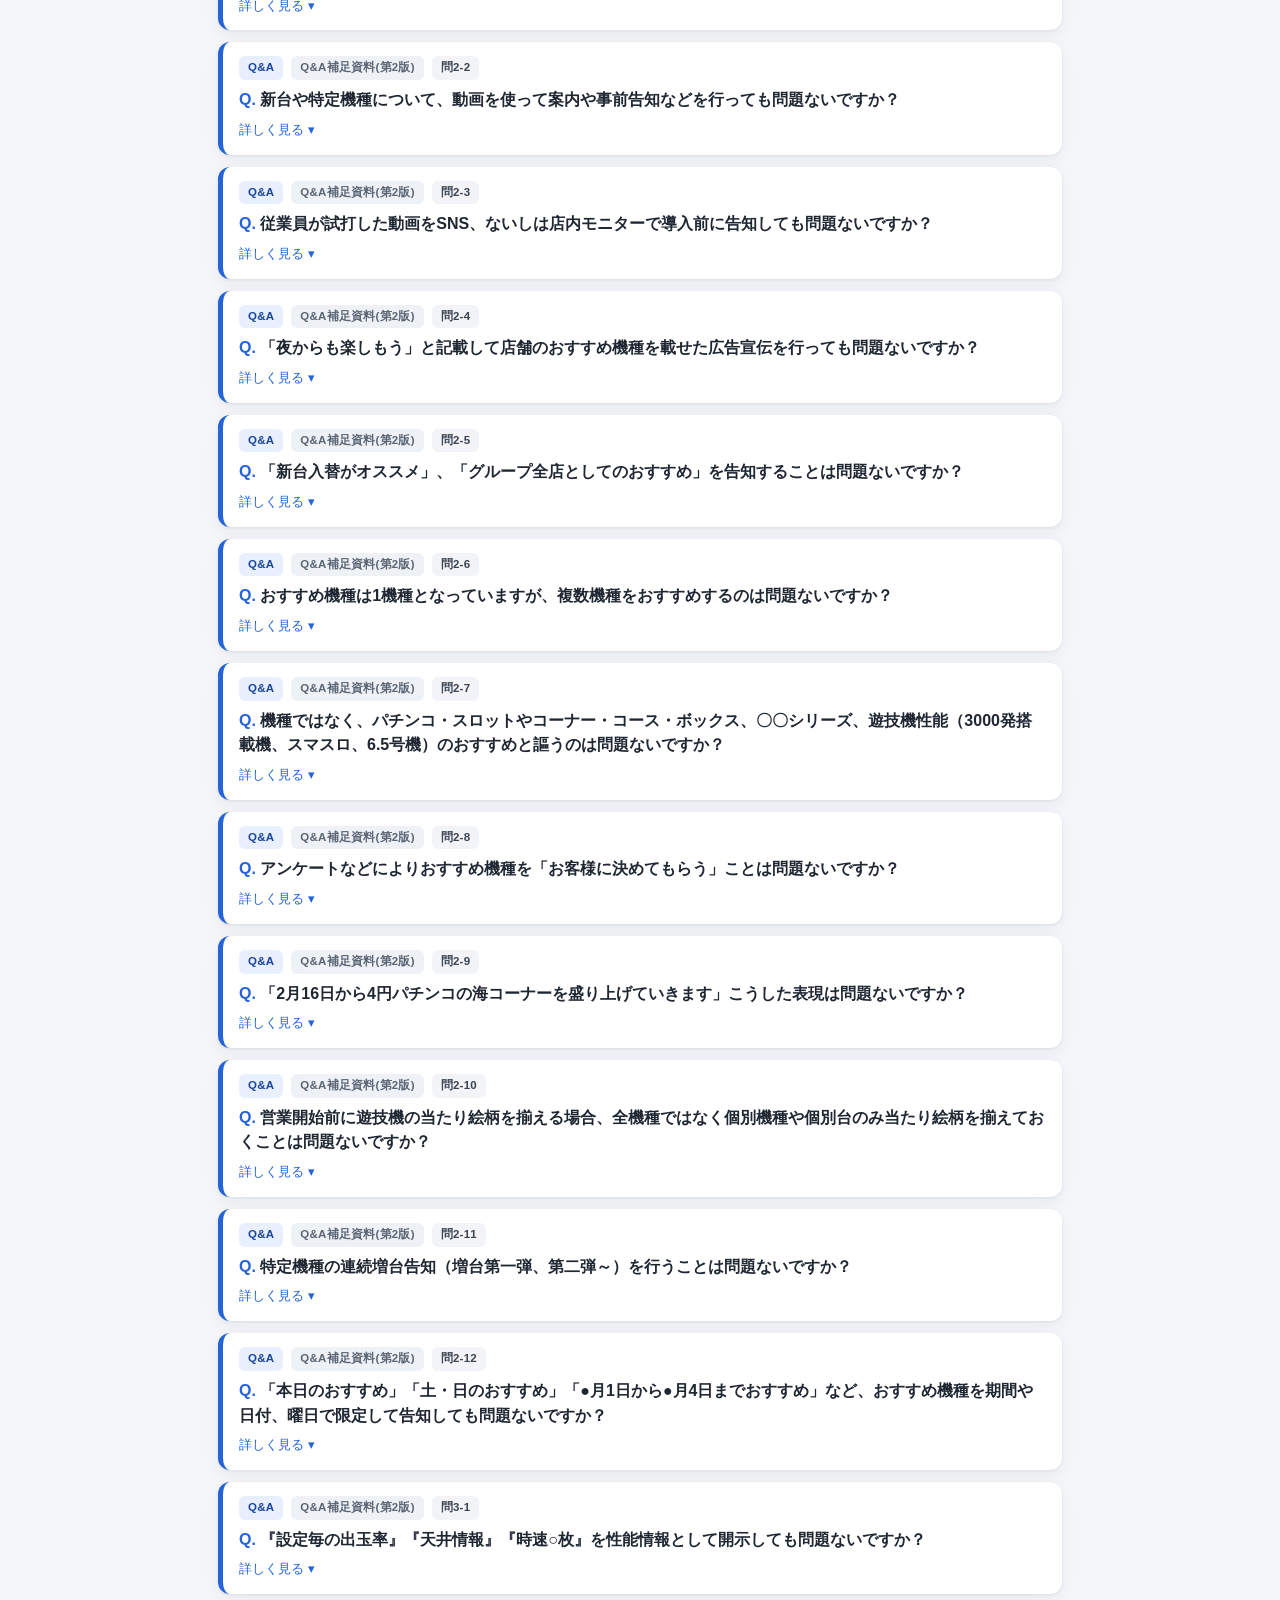
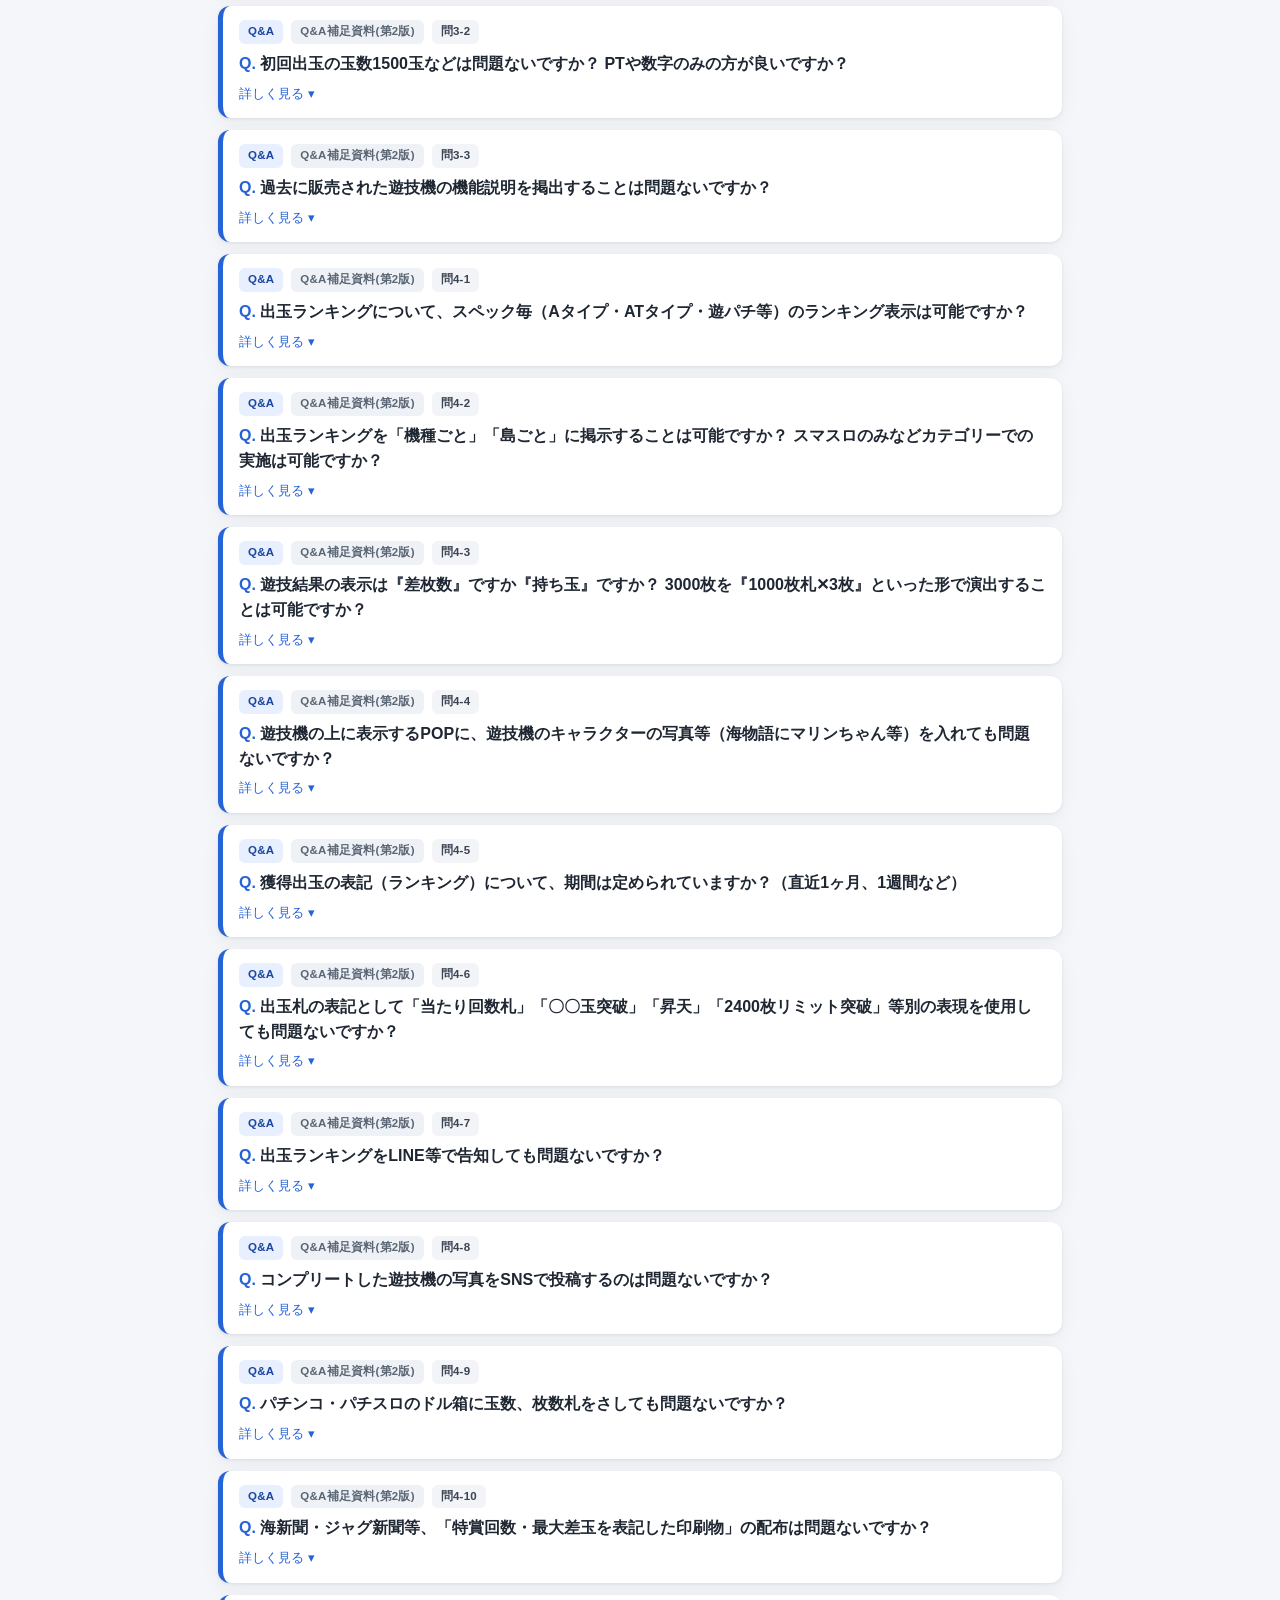
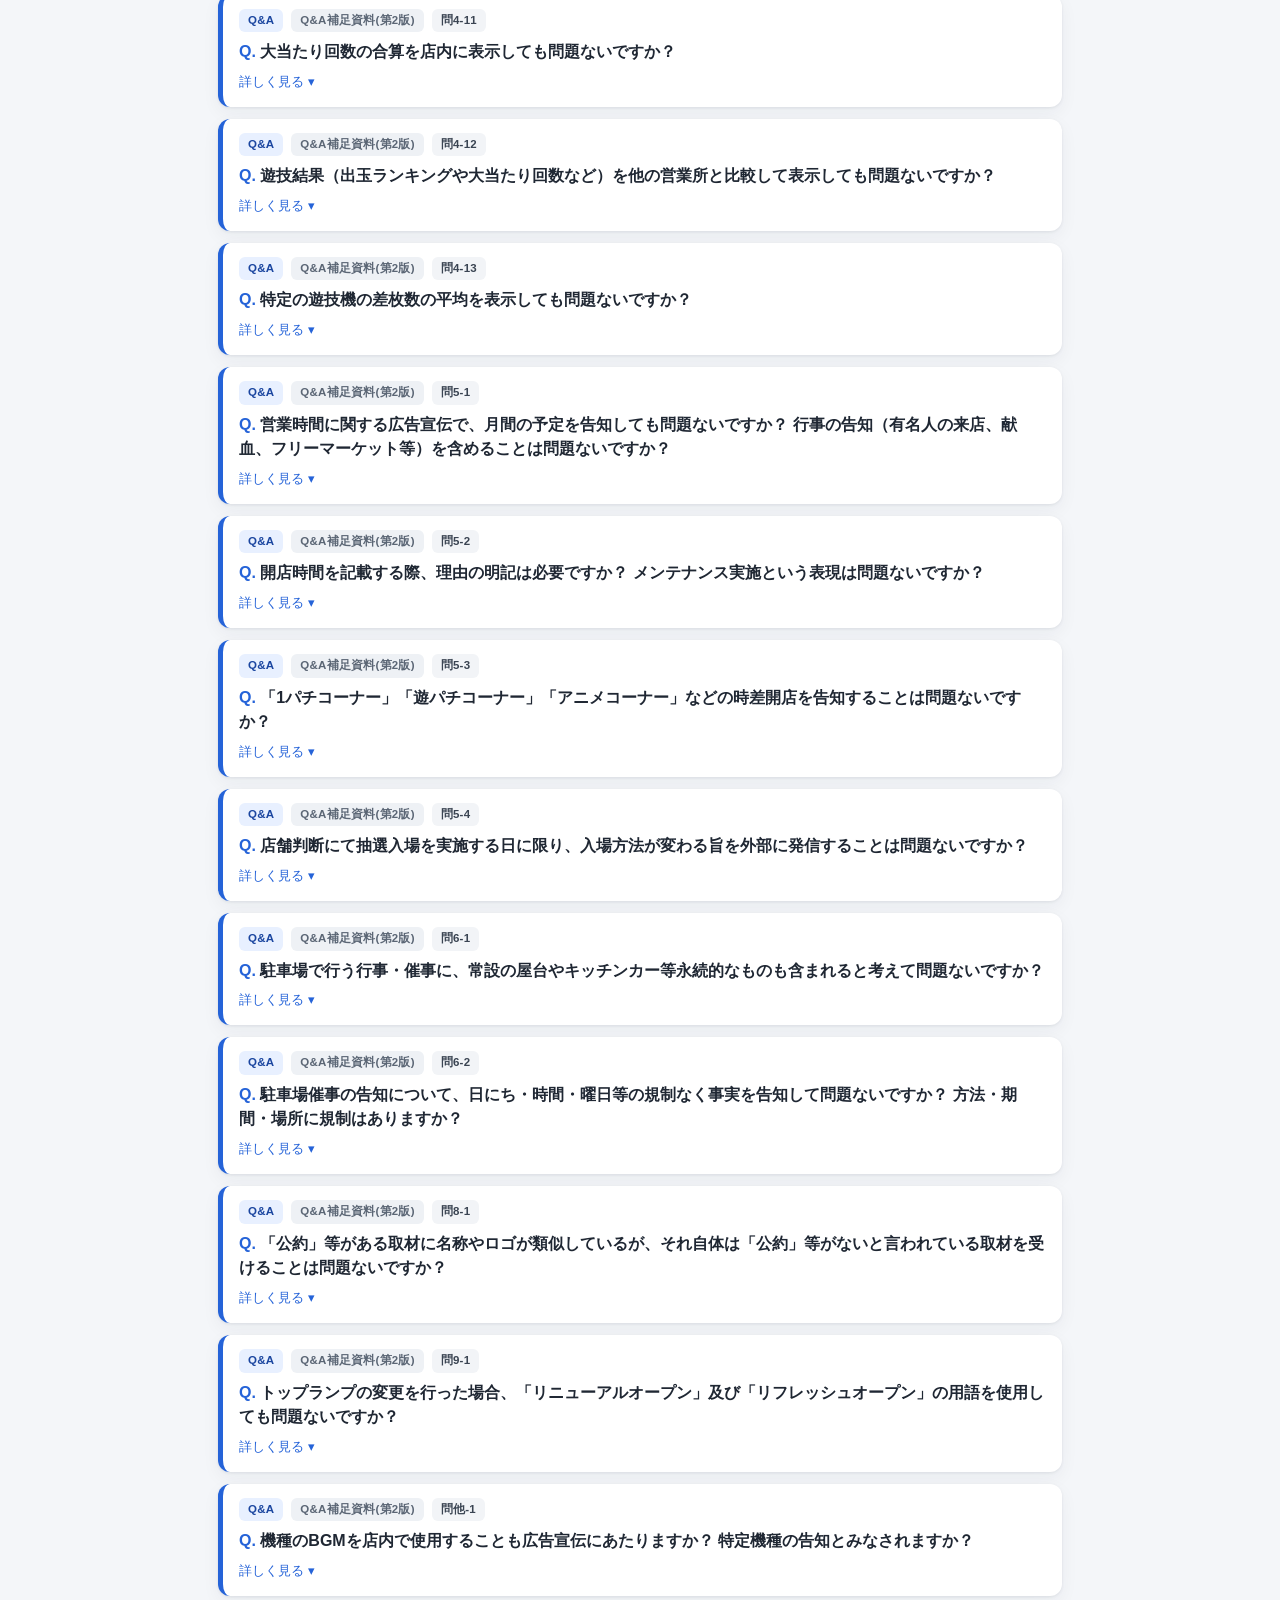
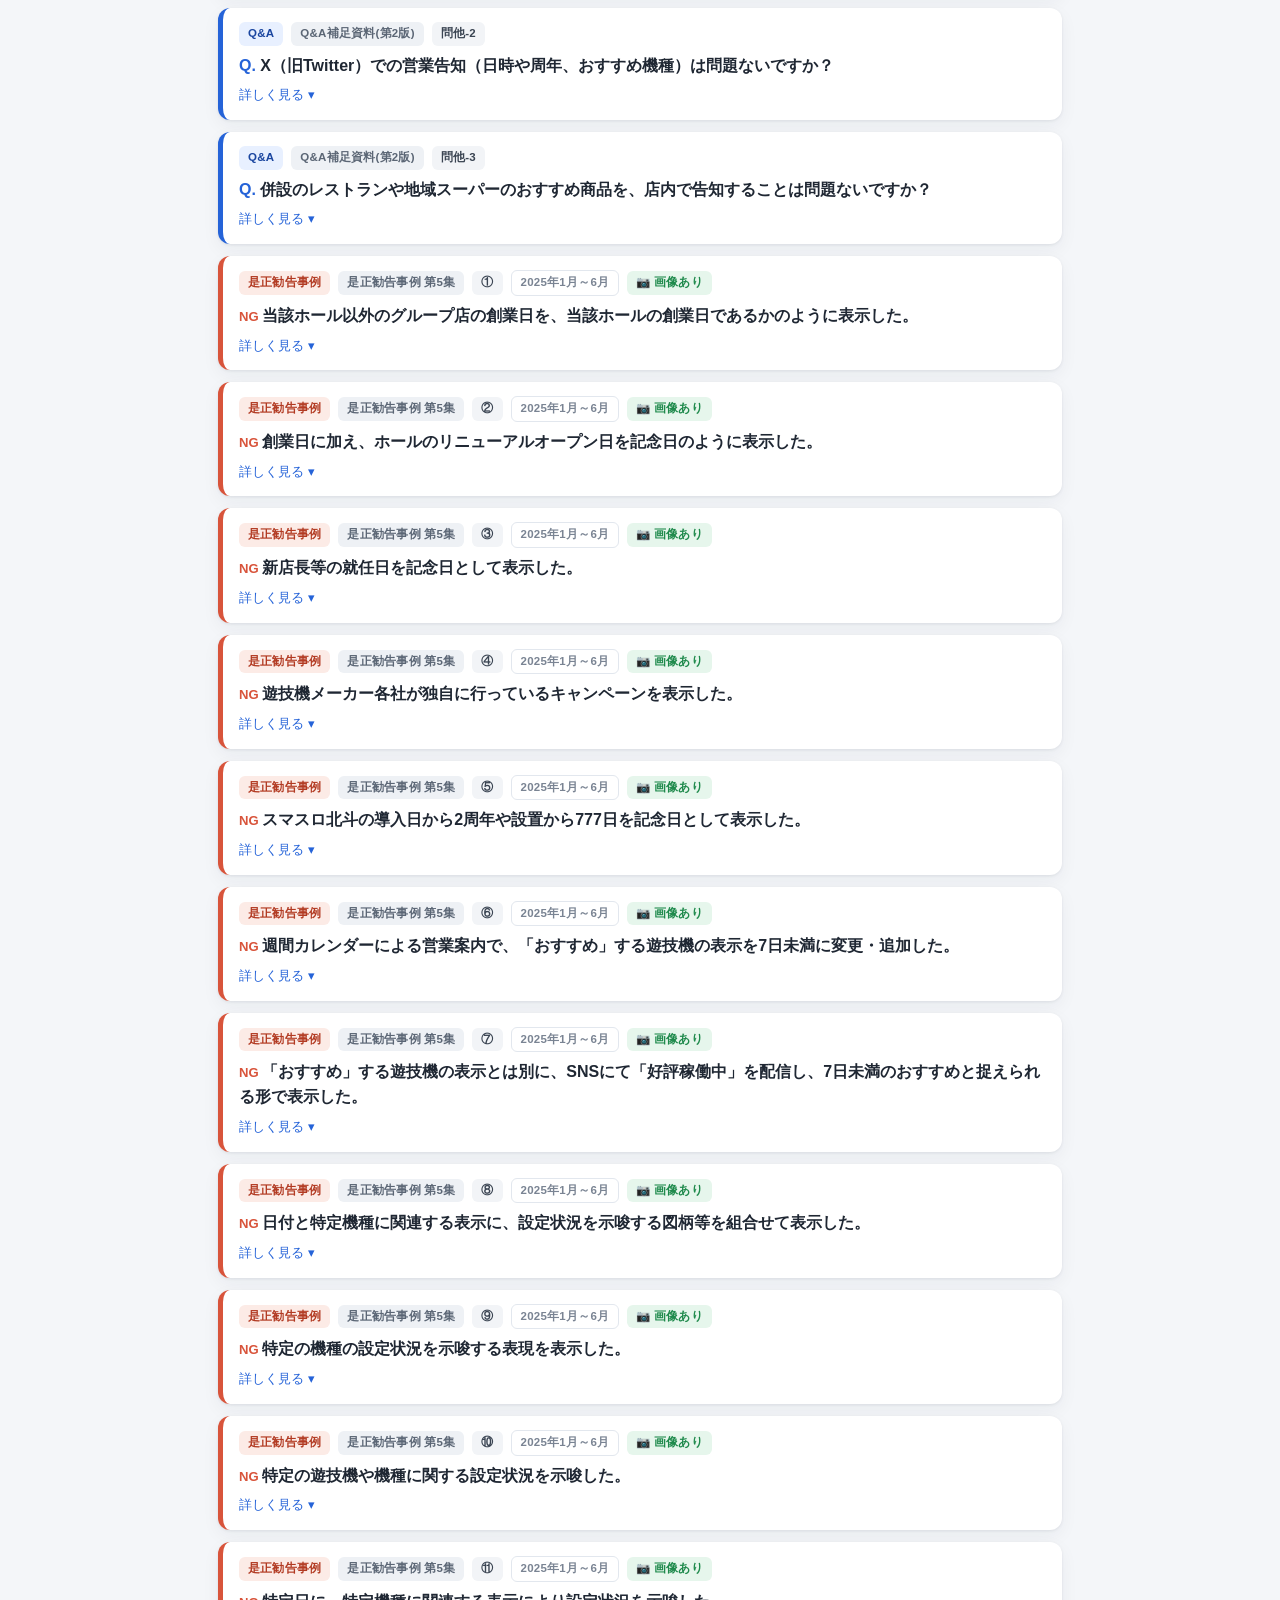
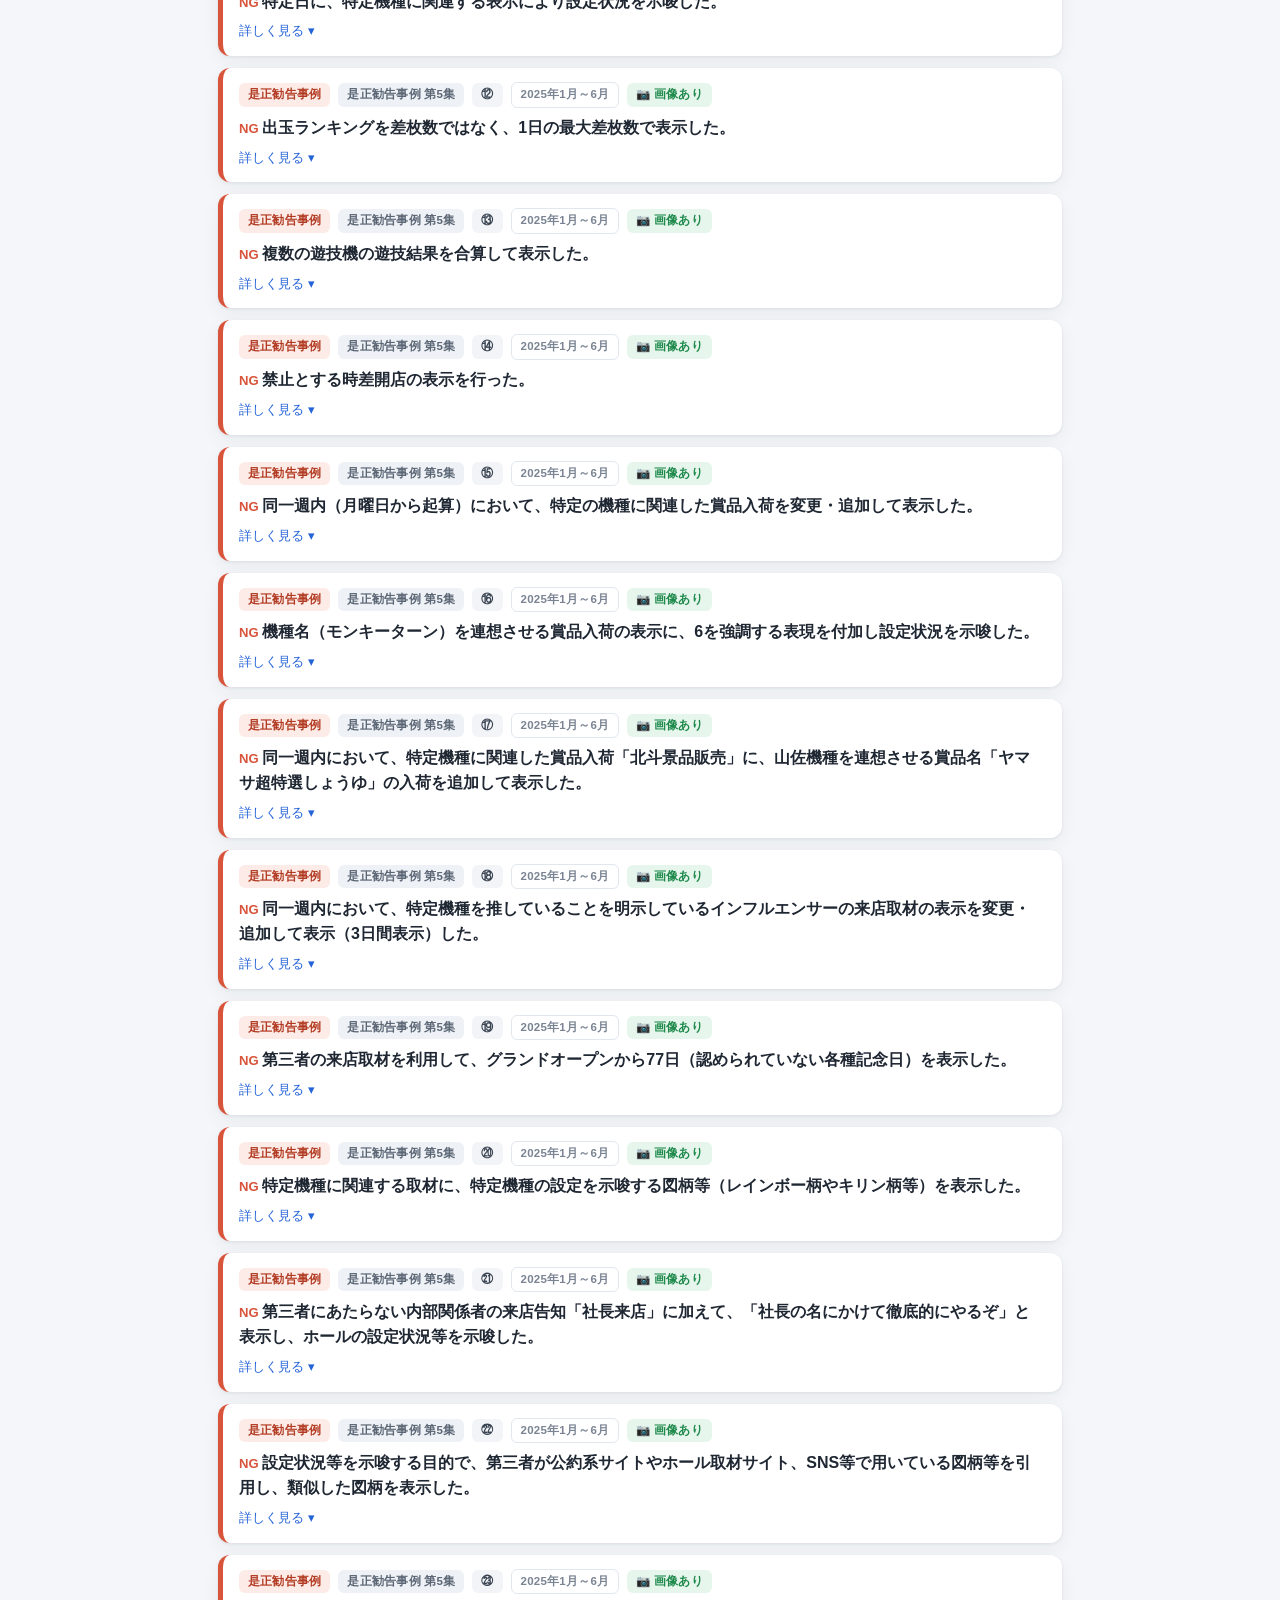
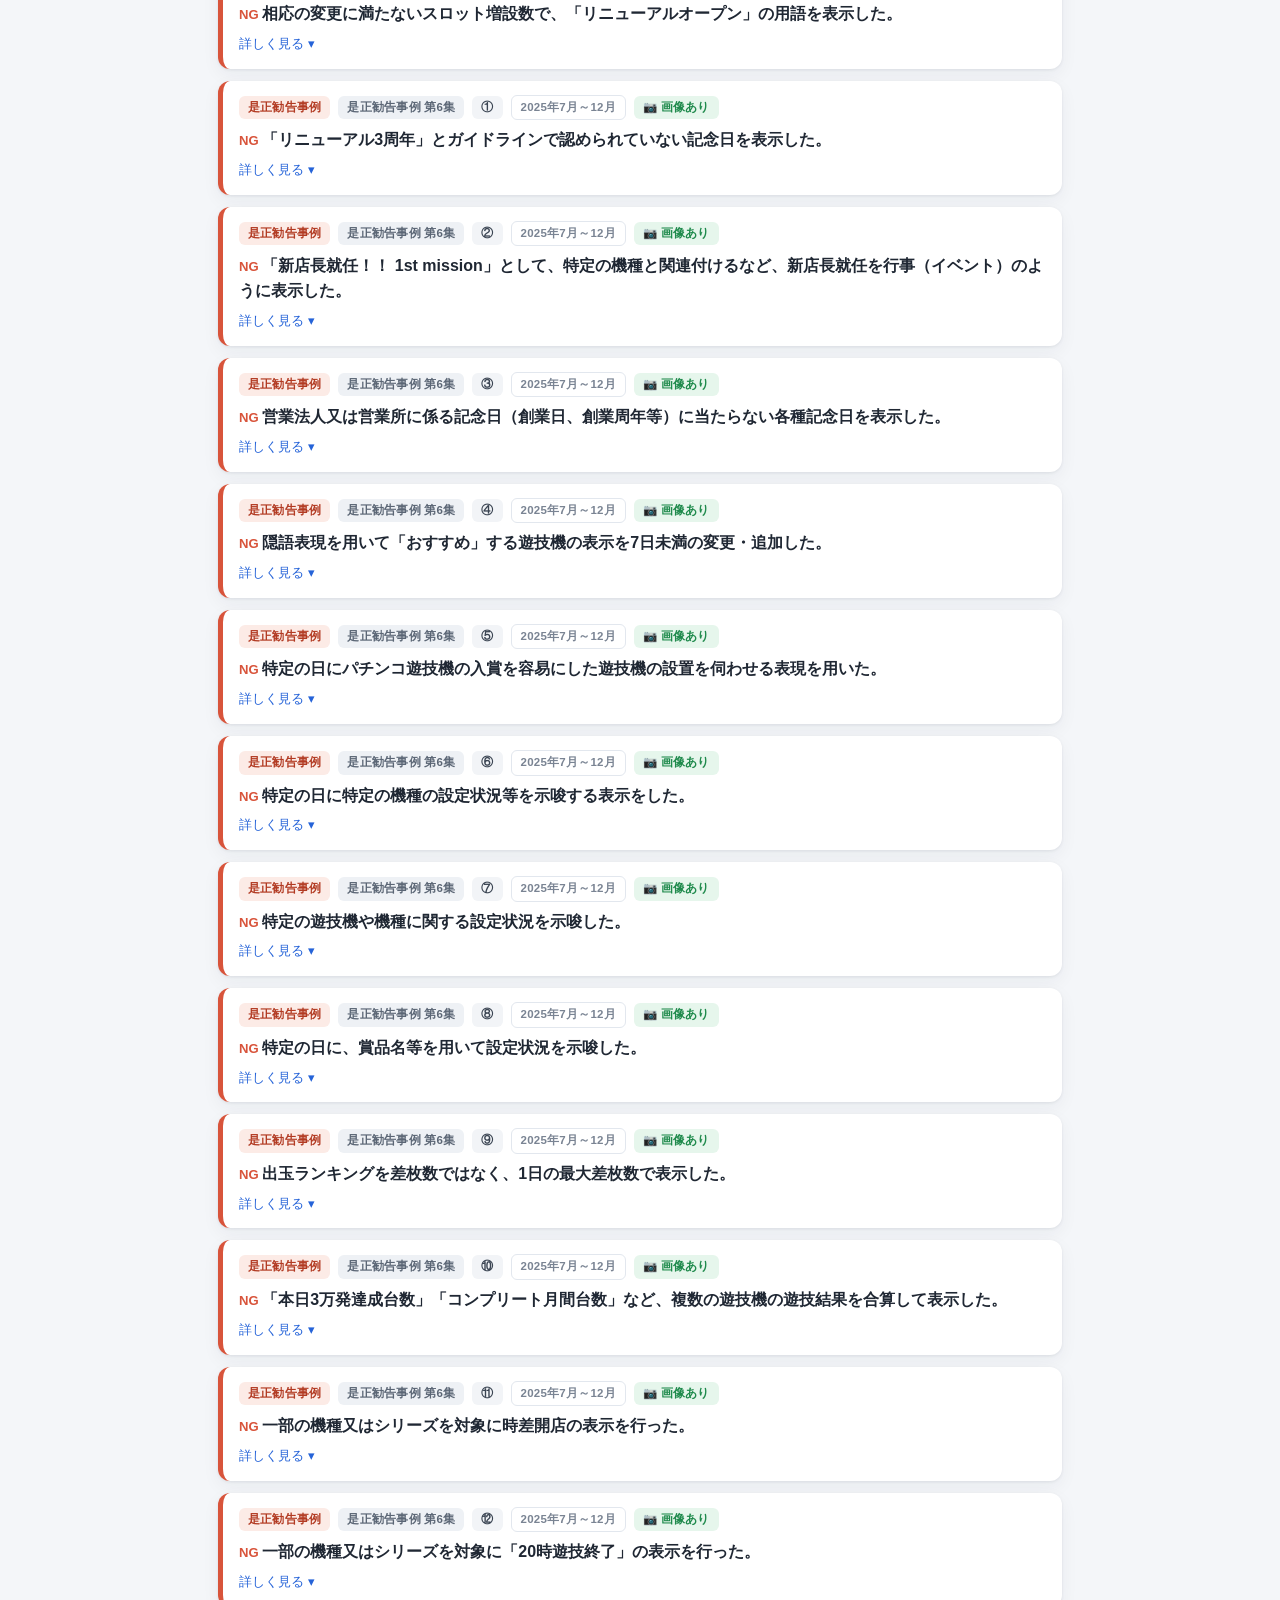
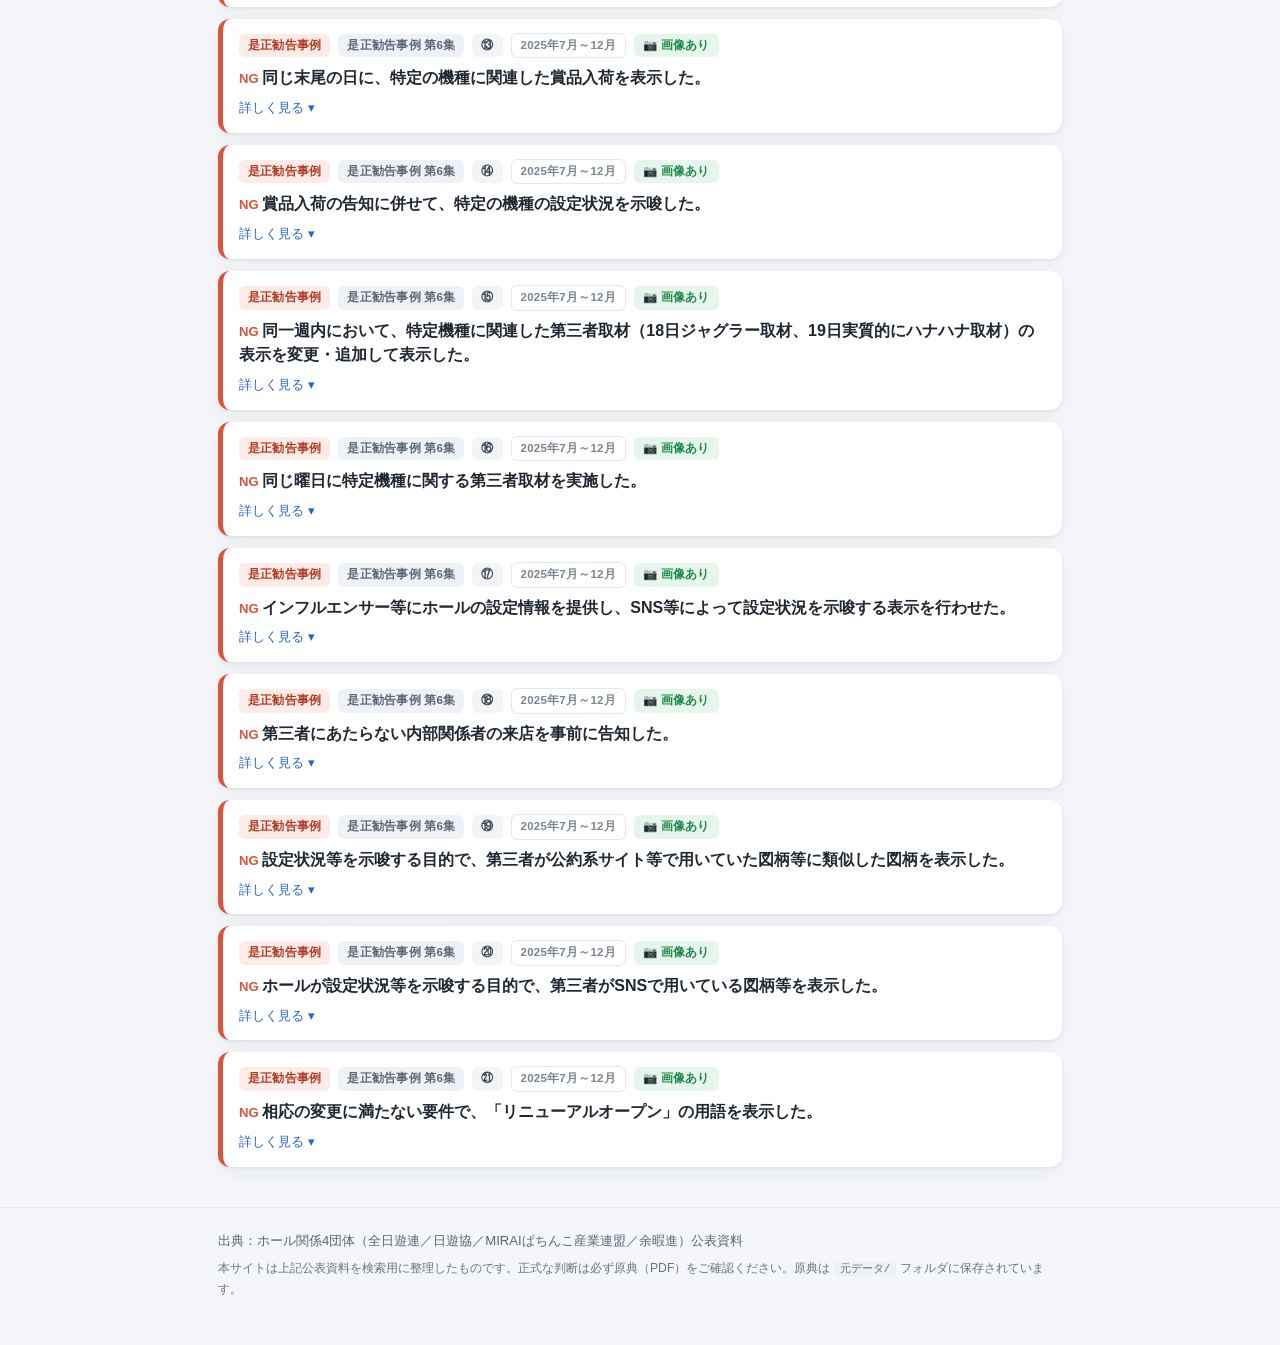
==== commit 6503c516: "業界マップページを追加（相関図＋団体検索・クリック連動） gyokai.html: パチンコ業界の相関図(SVG)をそのまま採用し、各ノードをクリックで解説カードへジャンプ。団体をキーワード検索可能。" ====
--- a/index.html
+++ b/index.html
@@ -15,6 +15,7 @@
       <nav class="topnav">
         <a href="index.html" class="active">🔍 検索DB</a>
         <a href="check.html">🧪 広告セルフチェック</a>
+        <a href="gyokai.html">🗺️ 業界マップ</a>
       </nav>
       <h1>広告宣伝ガイドライン 検索データベース</h1>
       <p class="lead">パチンコ・パチスロ店営業における広告宣伝ガイドラインの <strong>本文・別紙</strong>・<strong>Q&A</strong>・<strong>是正勧告事例</strong> をまとめて検索できます。</p>
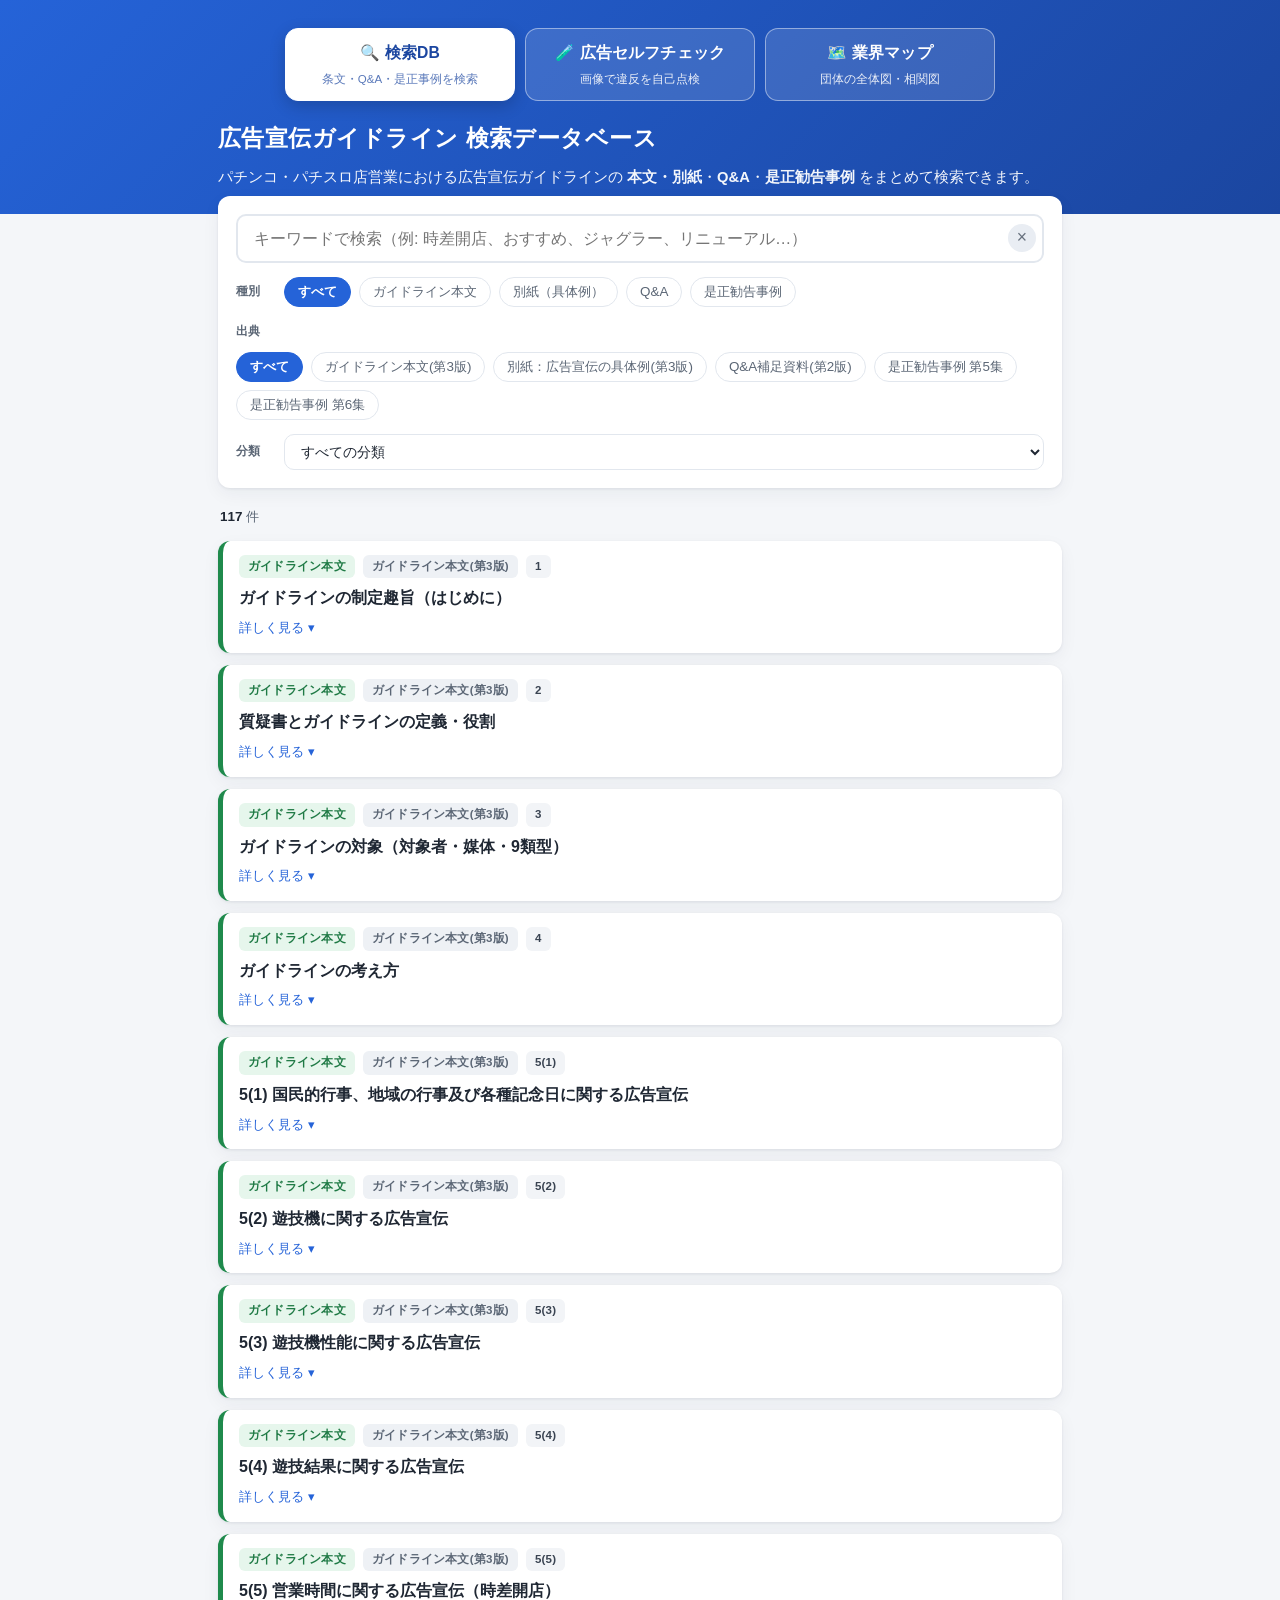
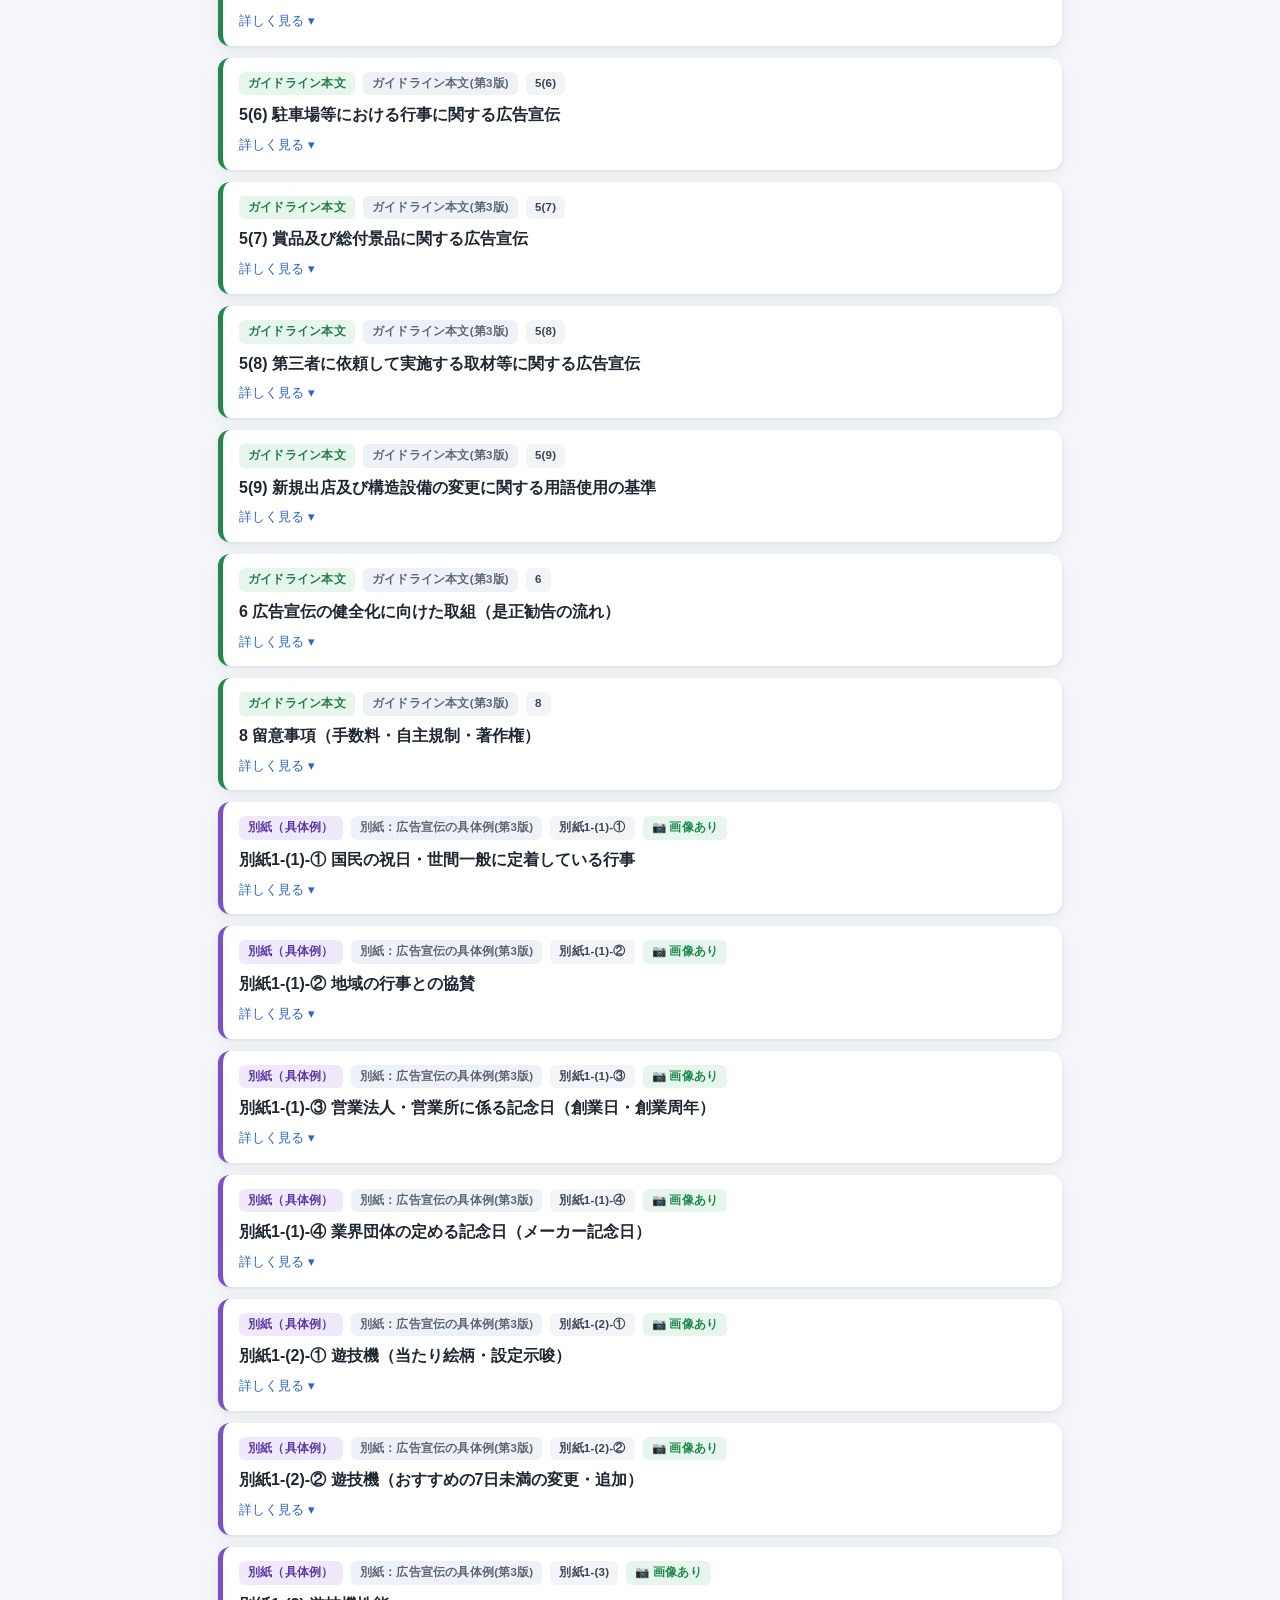
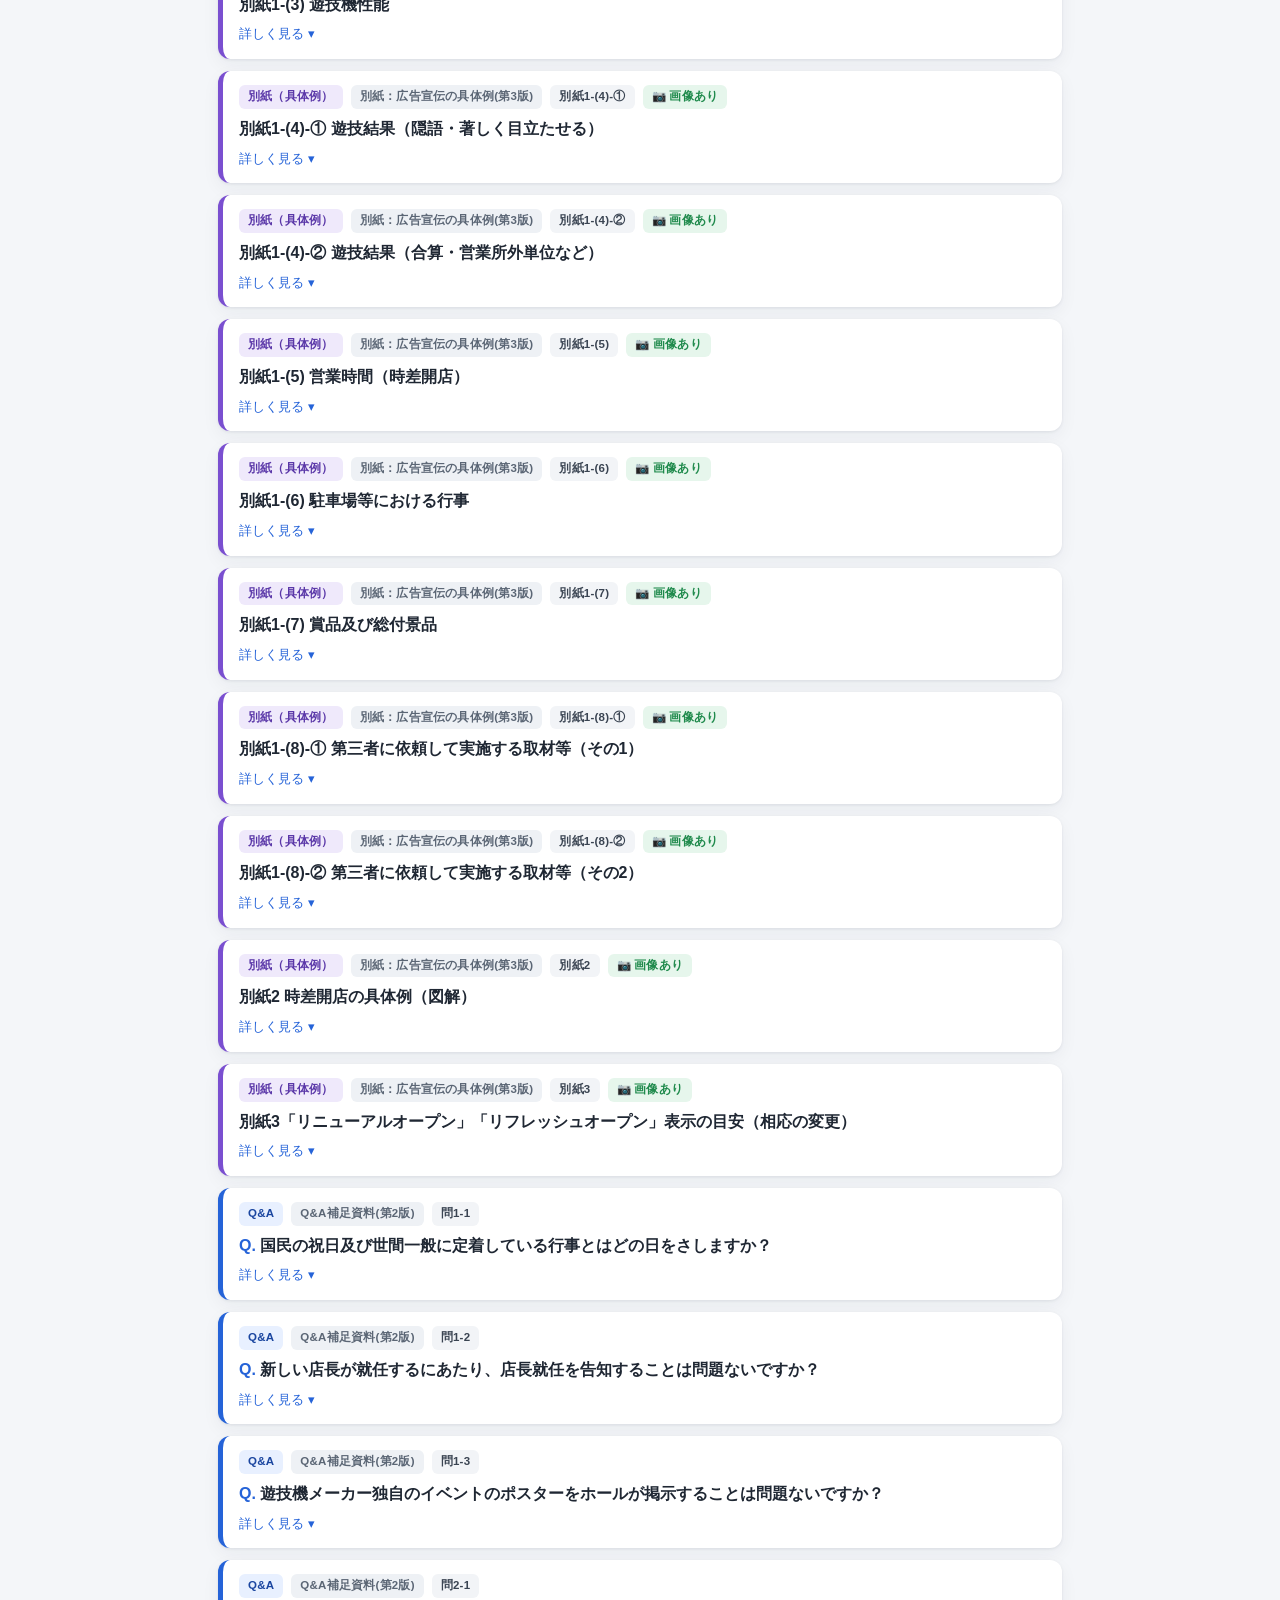
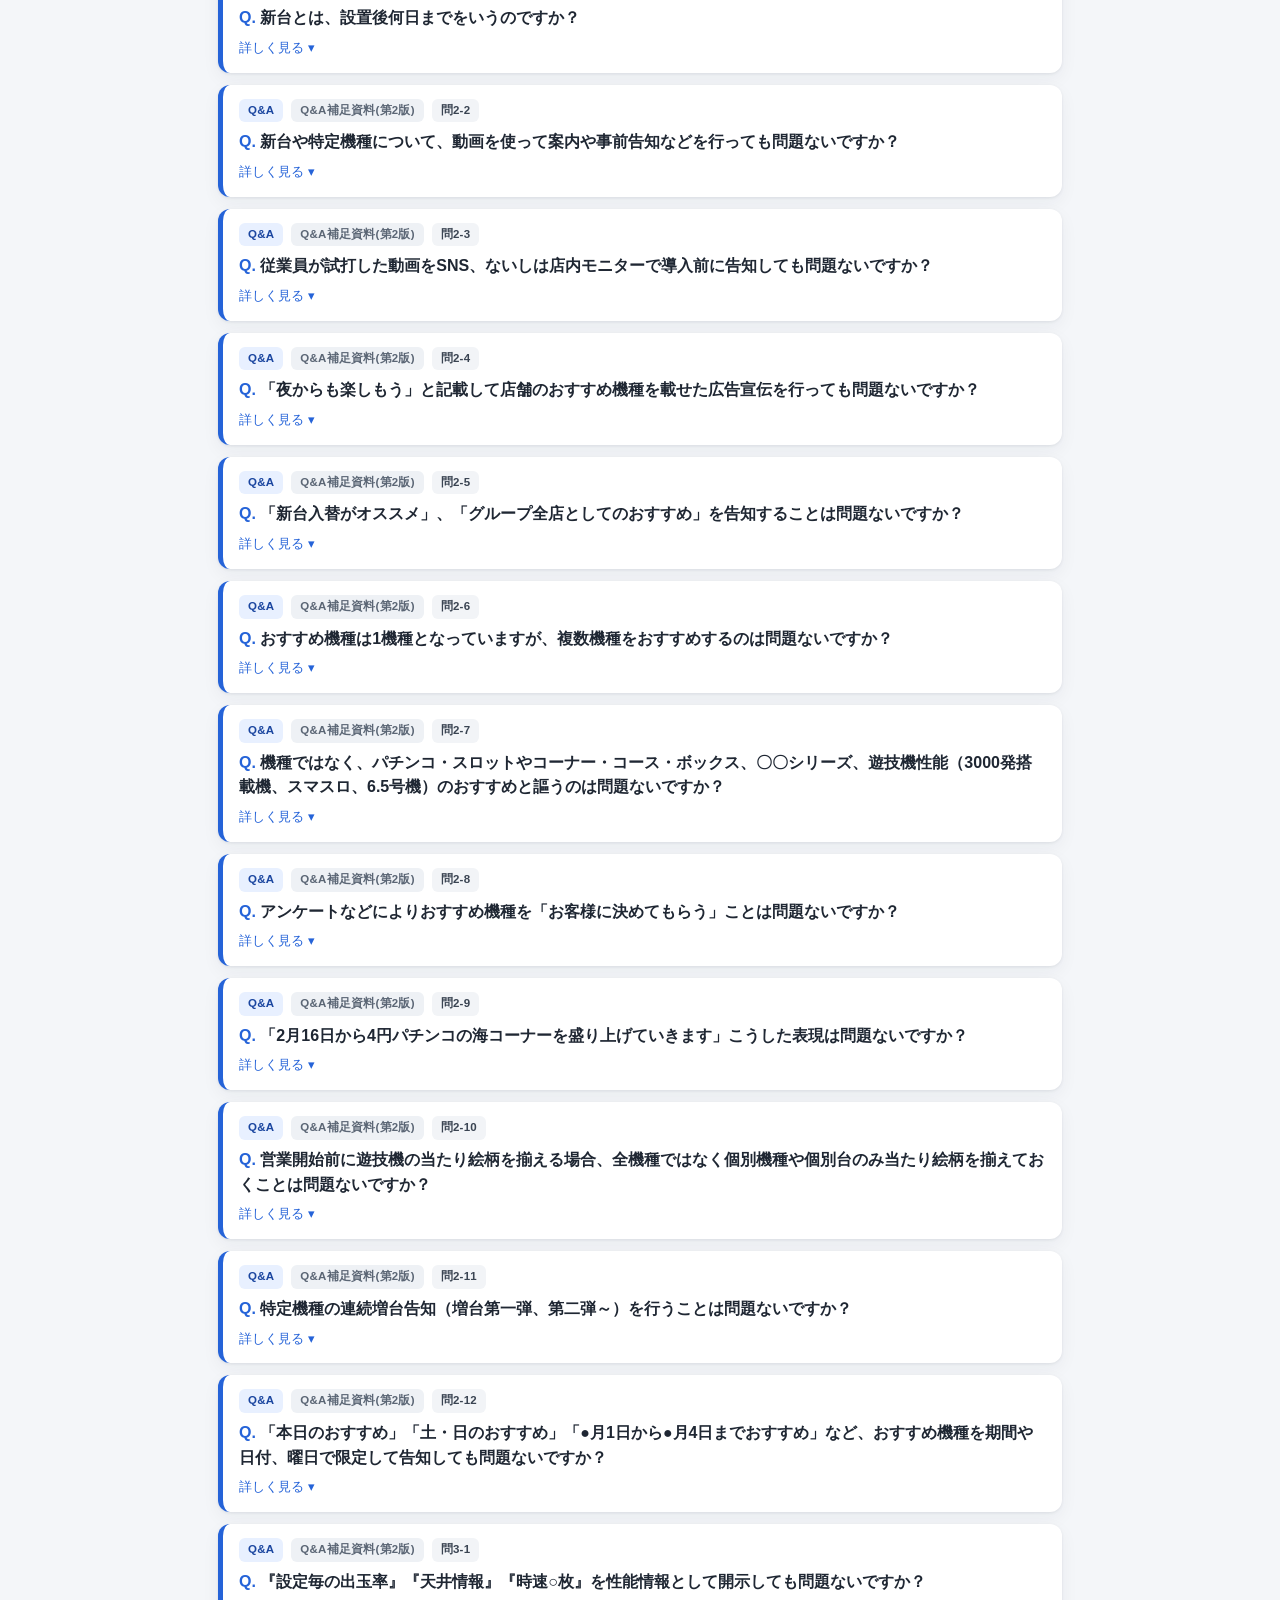
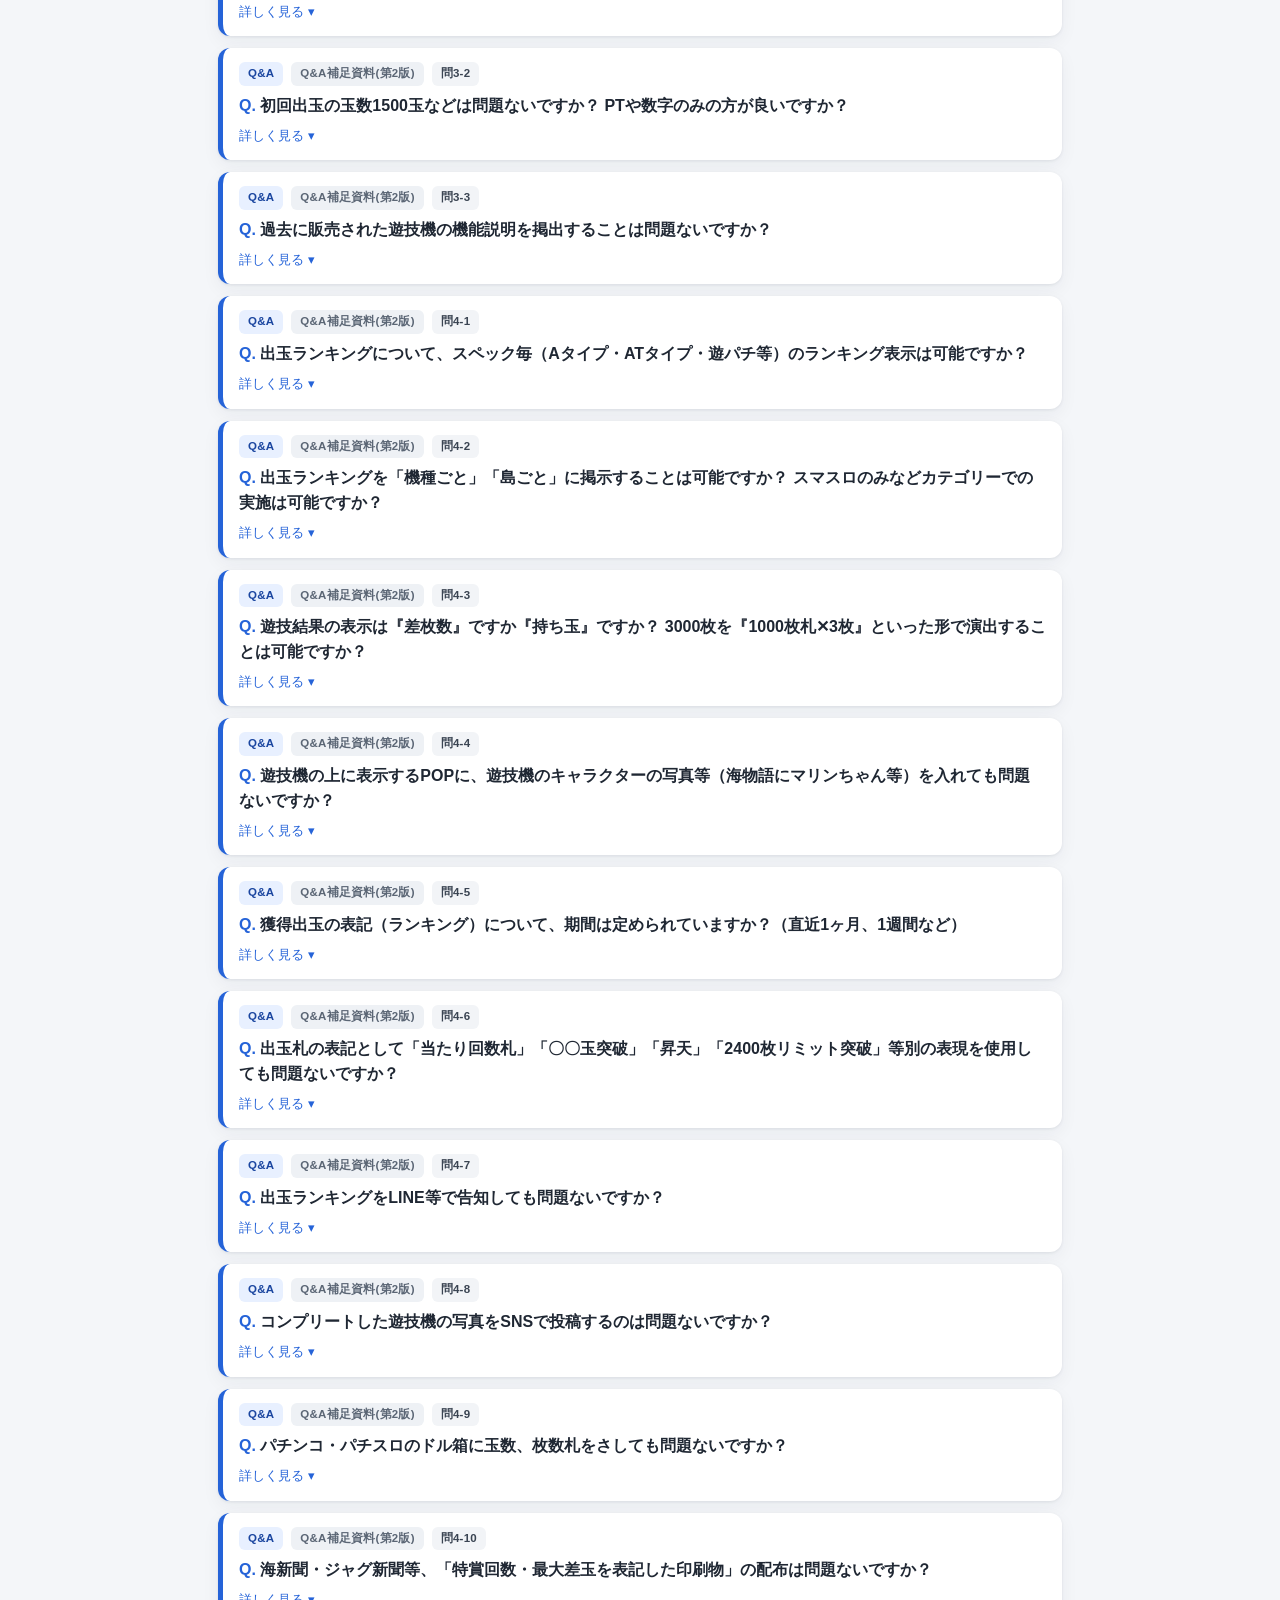
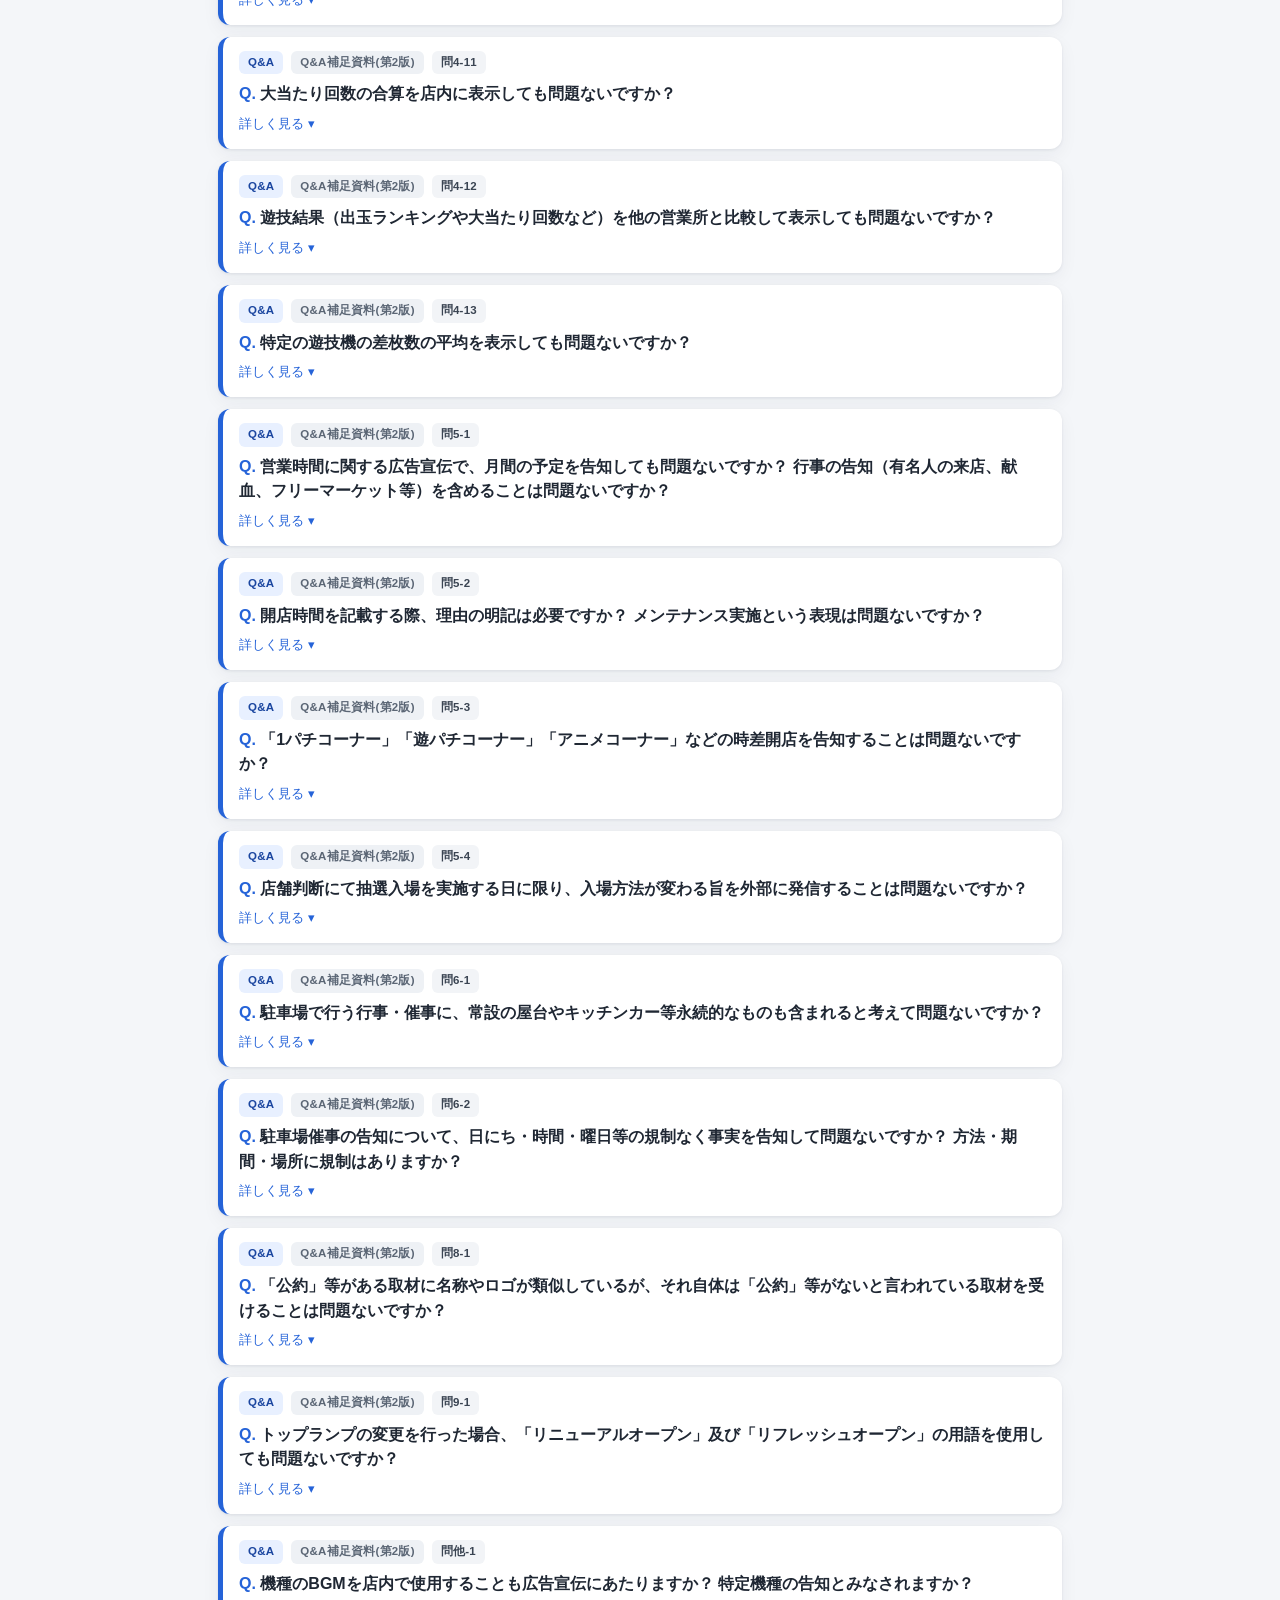
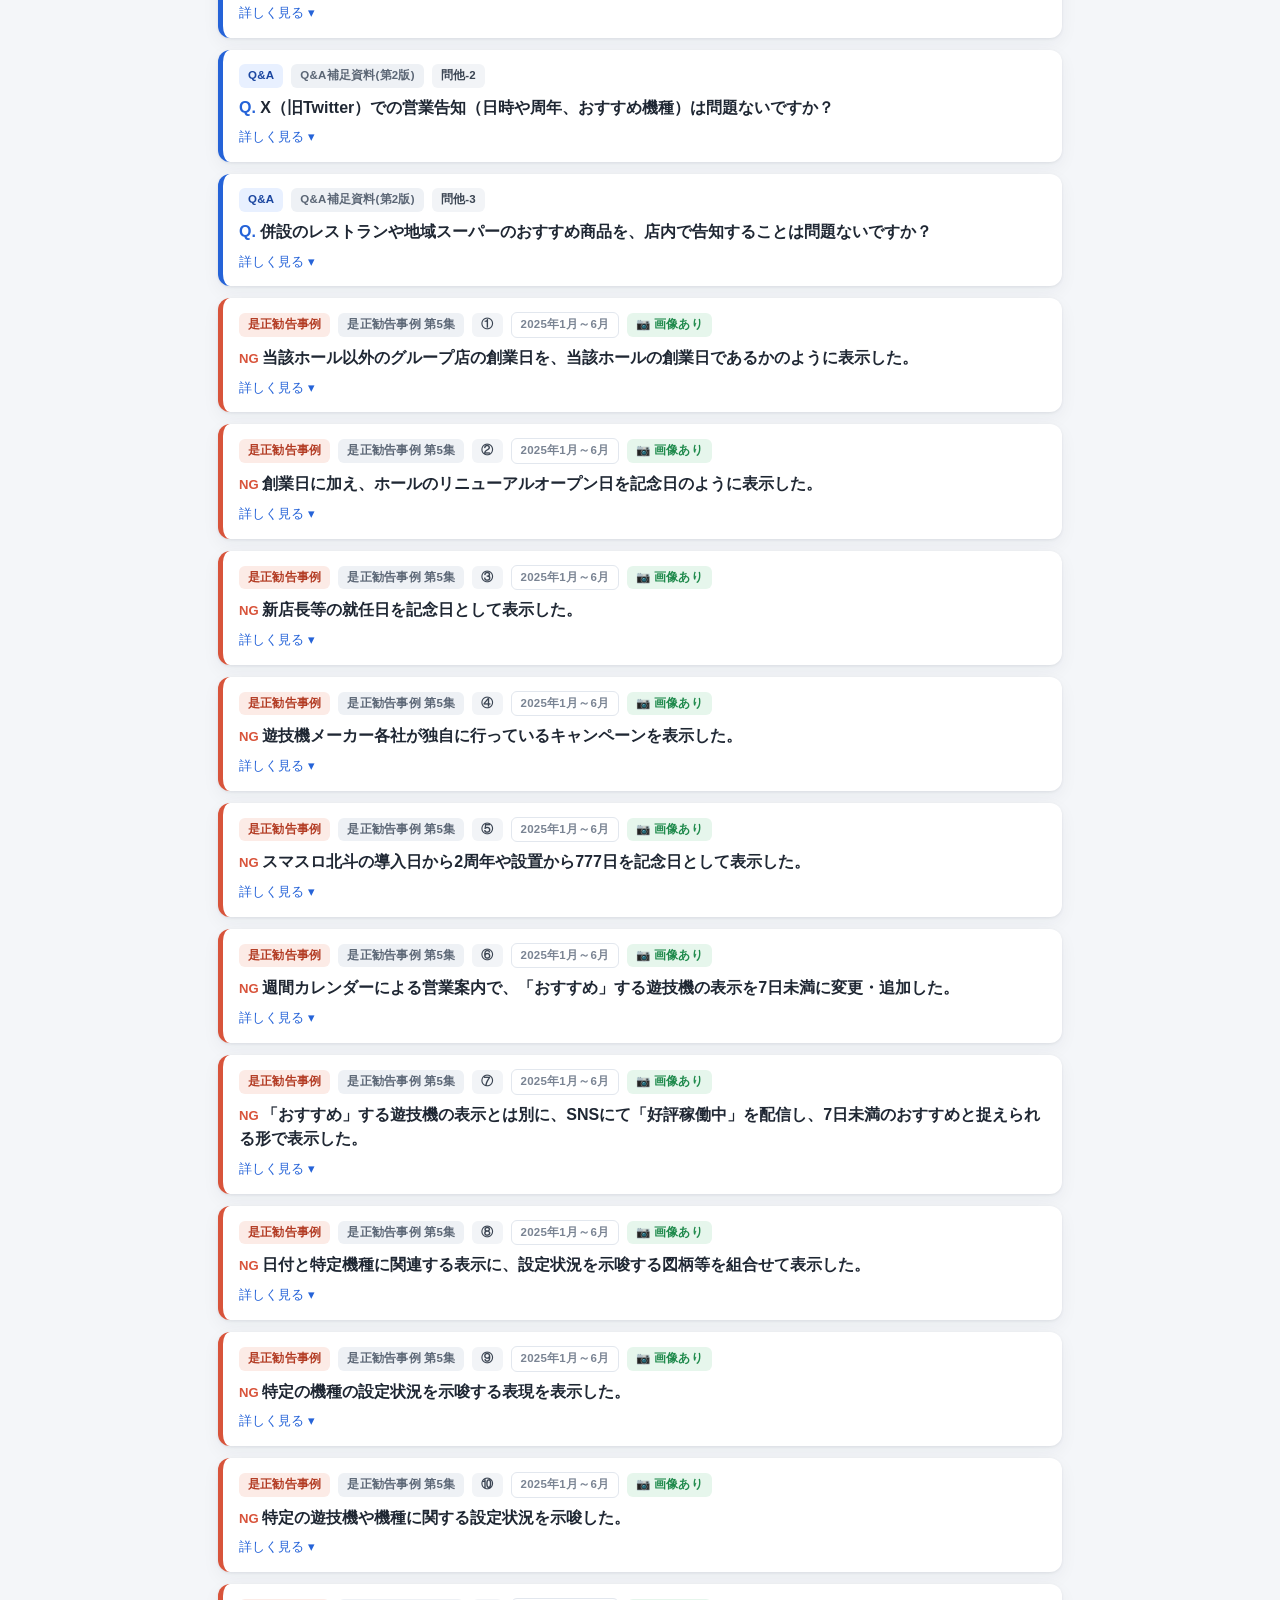
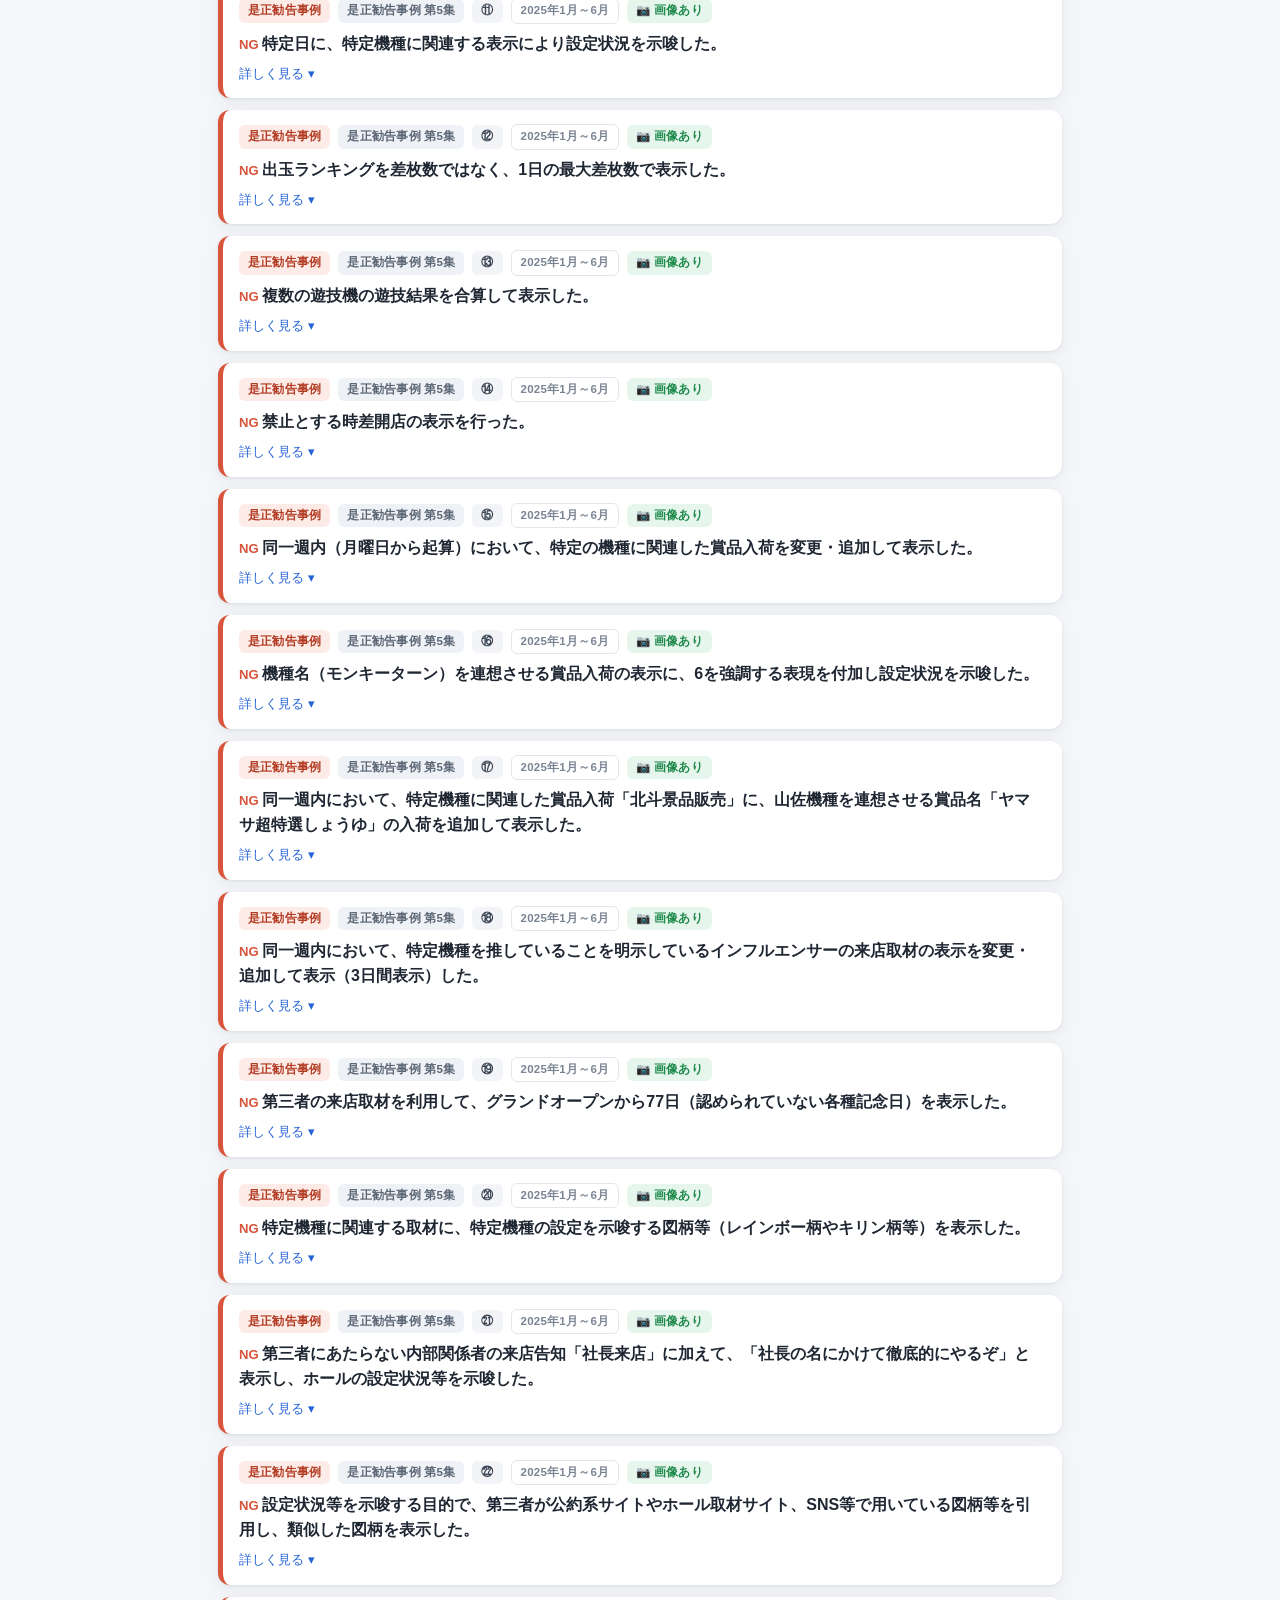
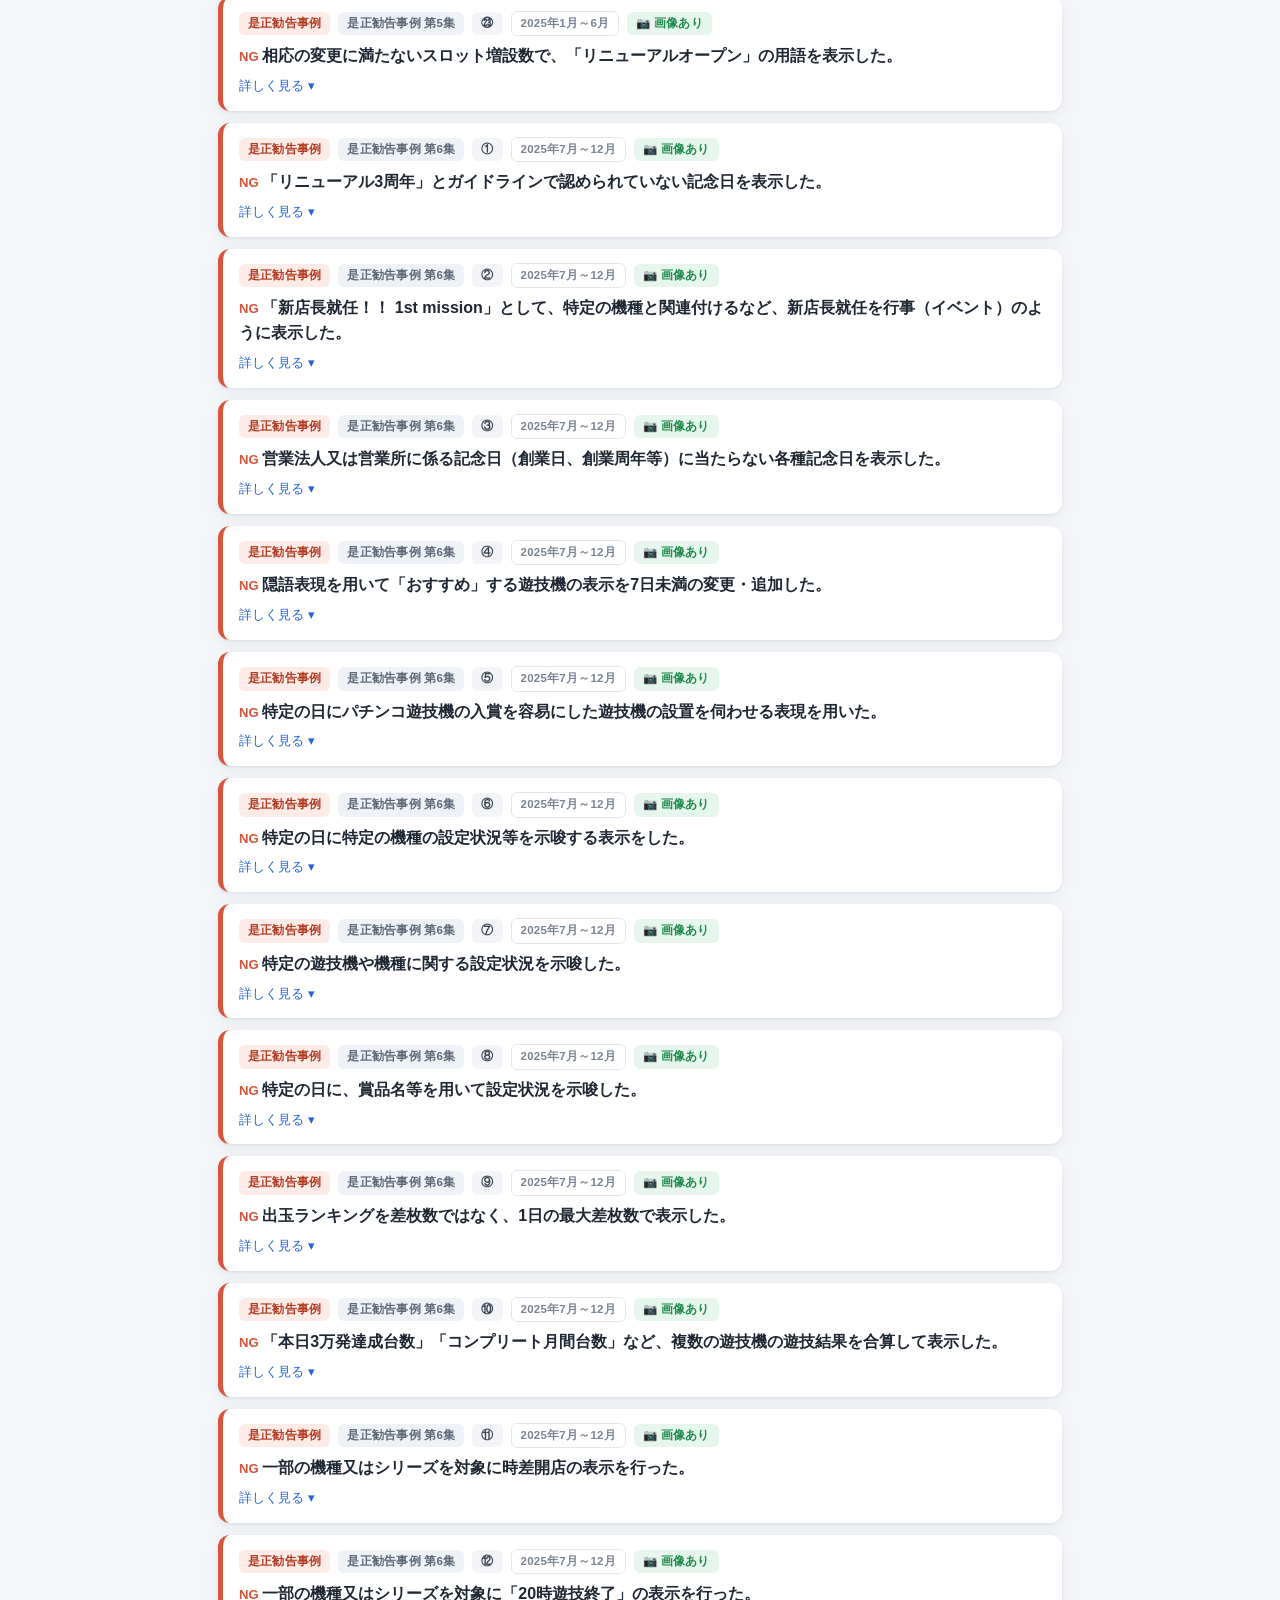
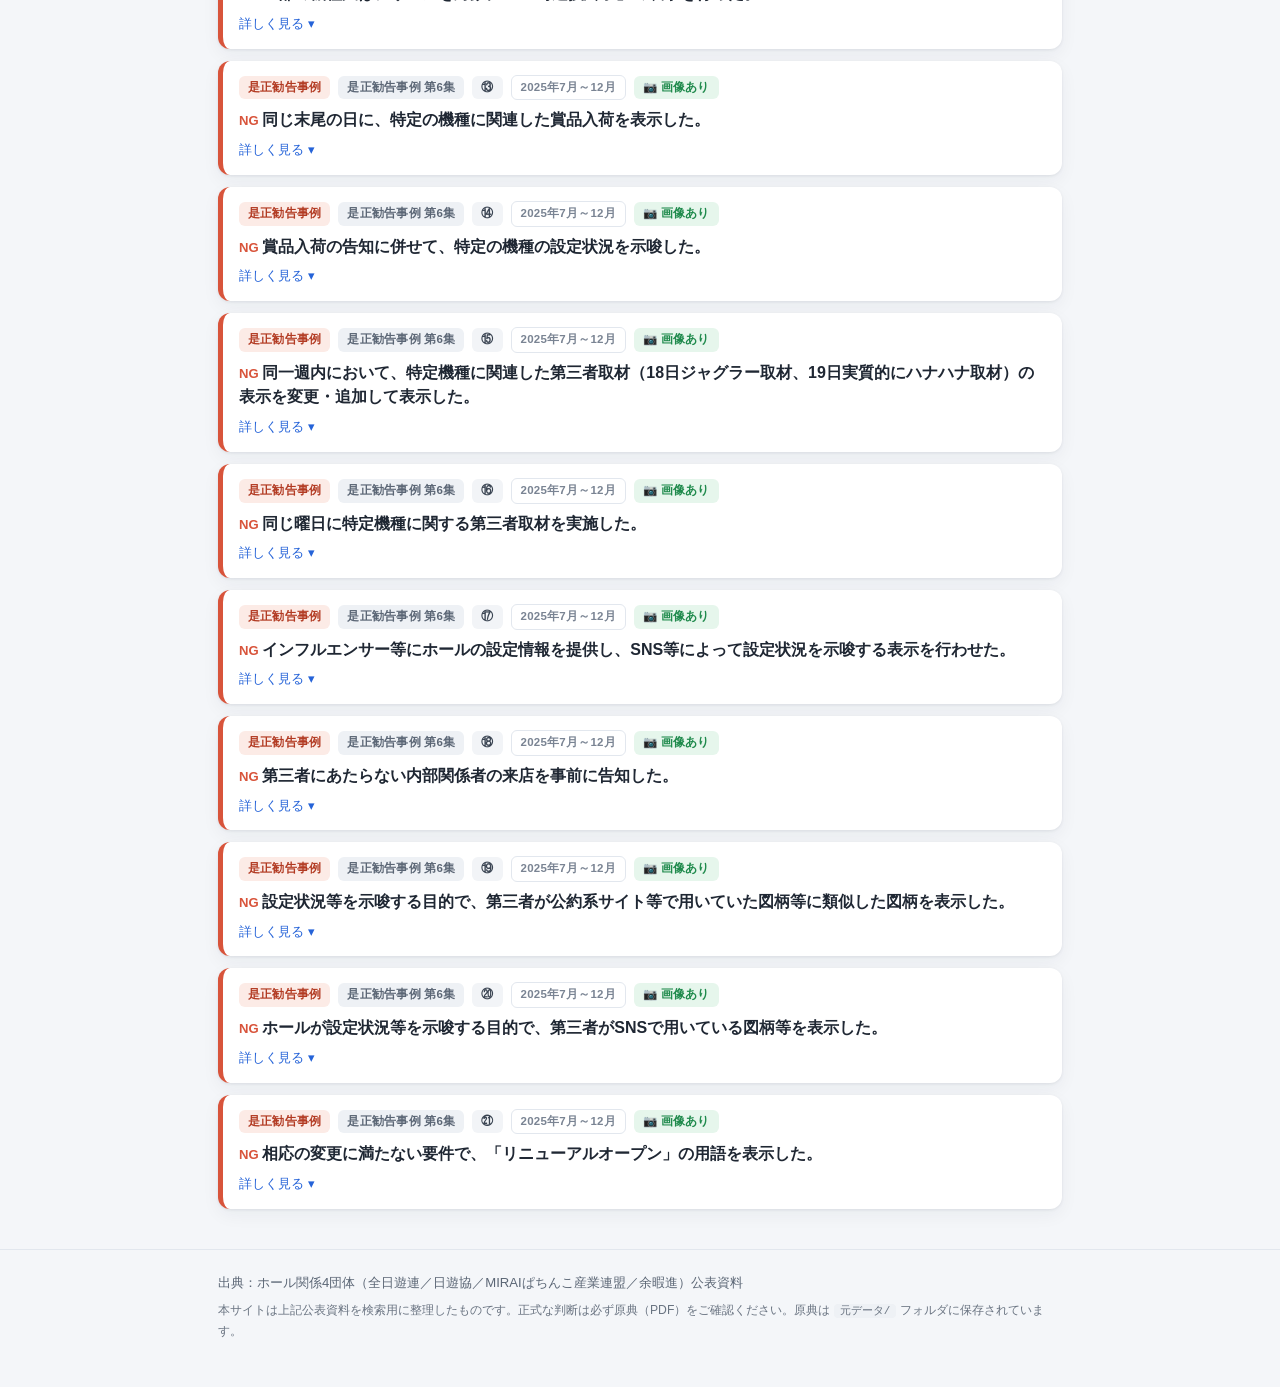
==== commit 2699bc1e: "ナビを目立つ大きめボタン(説明付き)に変更（3ツールの導線を明確化） Co-Authored-By: Claude Opus 4.8 <noreply@anthropic.com>" ====
--- a/index.html
+++ b/index.html
@@ -13,9 +13,9 @@
   <header class="site-header">
     <div class="wrap">
       <nav class="topnav">
-        <a href="index.html" class="active">🔍 検索DB</a>
-        <a href="check.html">🧪 広告セルフチェック</a>
-        <a href="gyokai.html">🗺️ 業界マップ</a>
+        <a href="index.html" class="active"><span class="nav-t">🔍 検索DB</span><span class="nav-d">条文・Q&A・是正事例を検索</span></a>
+        <a href="check.html"><span class="nav-t">🧪 広告セルフチェック</span><span class="nav-d">画像で違反を自己点検</span></a>
+        <a href="gyokai.html"><span class="nav-t">🗺️ 業界マップ</span><span class="nav-d">団体の全体図・相関図</span></a>
       </nav>
       <h1>広告宣伝ガイドライン 検索データベース</h1>
       <p class="lead">パチンコ・パチスロ店営業における広告宣伝ガイドラインの <strong>本文・別紙</strong>・<strong>Q&A</strong>・<strong>是正勧告事例</strong> をまとめて検索できます。</p>
--- a/assets/style.css
+++ b/assets/style.css
@@ -31,14 +31,26 @@
   background:linear-gradient(135deg,var(--brand),var(--brand-dark));
   color:#fff;padding:28px 0 24px;
 }
-.topnav{display:flex;gap:8px;margin-bottom:14px;flex-wrap:wrap}
+.topnav{display:flex;gap:10px;margin-bottom:18px;flex-wrap:wrap;justify-content:center}
 .topnav a{
-  color:rgba(255,255,255,.85);text-decoration:none;
-  font-size:.85rem;font-weight:600;padding:5px 13px;border-radius:999px;
-  border:1px solid rgba(255,255,255,.3);transition:all .12s;
-}
-.topnav a:hover{background:rgba(255,255,255,.15)}
-.topnav a.active{background:#fff;color:var(--brand-dark);border-color:#fff}
+  display:flex;flex-direction:column;align-items:center;gap:3px;
+  min-width:160px;flex:1 1 160px;max-width:230px;
+  padding:11px 16px;border-radius:13px;text-align:center;
+  color:#fff;text-decoration:none;
+  background:rgba(255,255,255,.13);
+  border:1.5px solid rgba(255,255,255,.45);
+  transition:transform .14s, background .14s, box-shadow .14s;
+}
+.topnav a:hover{background:rgba(255,255,255,.26);transform:translateY(-2px);box-shadow:0 6px 18px rgba(0,0,0,.22)}
+.topnav a.active{background:#fff;border-color:#fff;color:var(--brand-dark);box-shadow:0 5px 16px rgba(0,0,0,.18)}
+.topnav .nav-t{font-weight:800;font-size:.98rem;letter-spacing:.01em}
+.topnav .nav-d{font-size:.72rem;opacity:.9;font-weight:500}
+.topnav a.active .nav-d{opacity:.72}
+@media(max-width:560px){
+  .topnav a{min-width:0;flex:1 1 46%;padding:9px 8px}
+  .topnav .nav-t{font-size:.88rem}
+  .topnav .nav-d{font-size:.66rem}
+}
 
 .site-header h1{margin:0 0 6px;font-size:1.45rem;letter-spacing:.02em}
 .site-header .lead{margin:0;font-size:.92rem;opacity:.95}
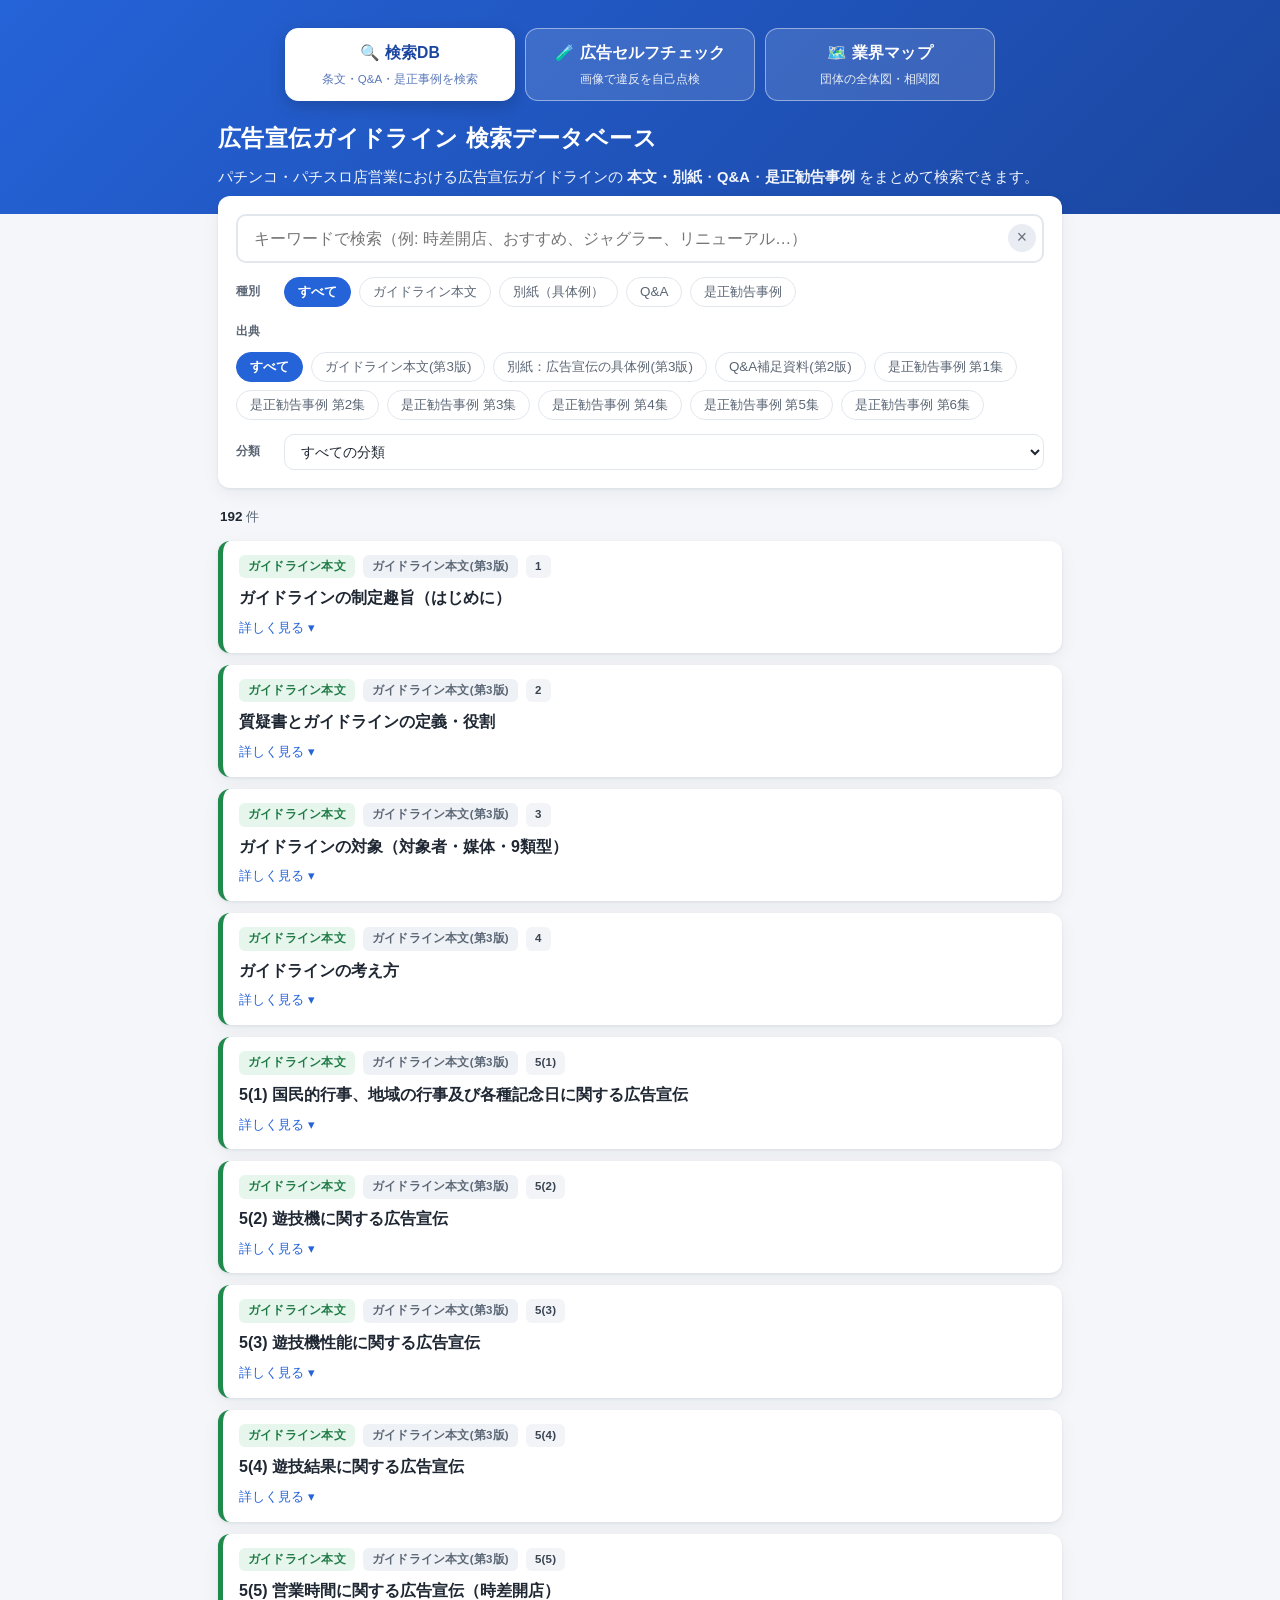
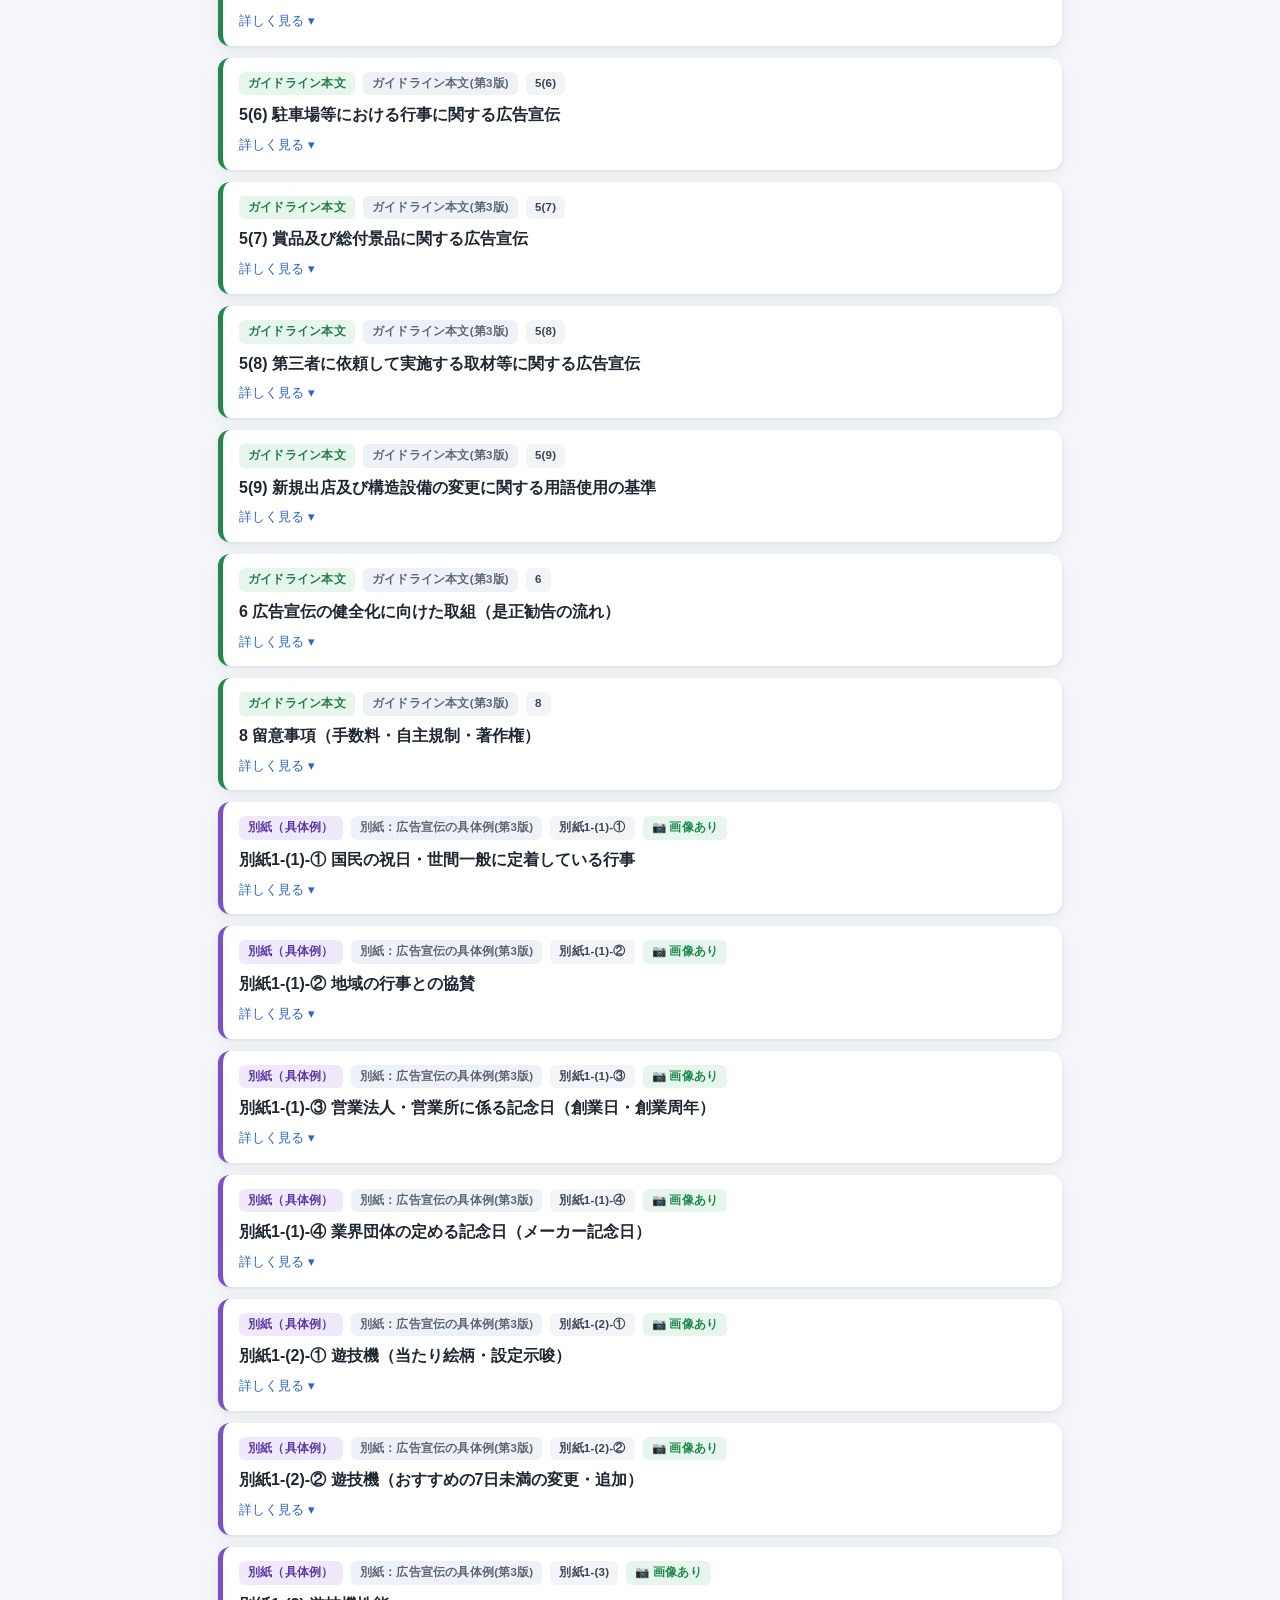
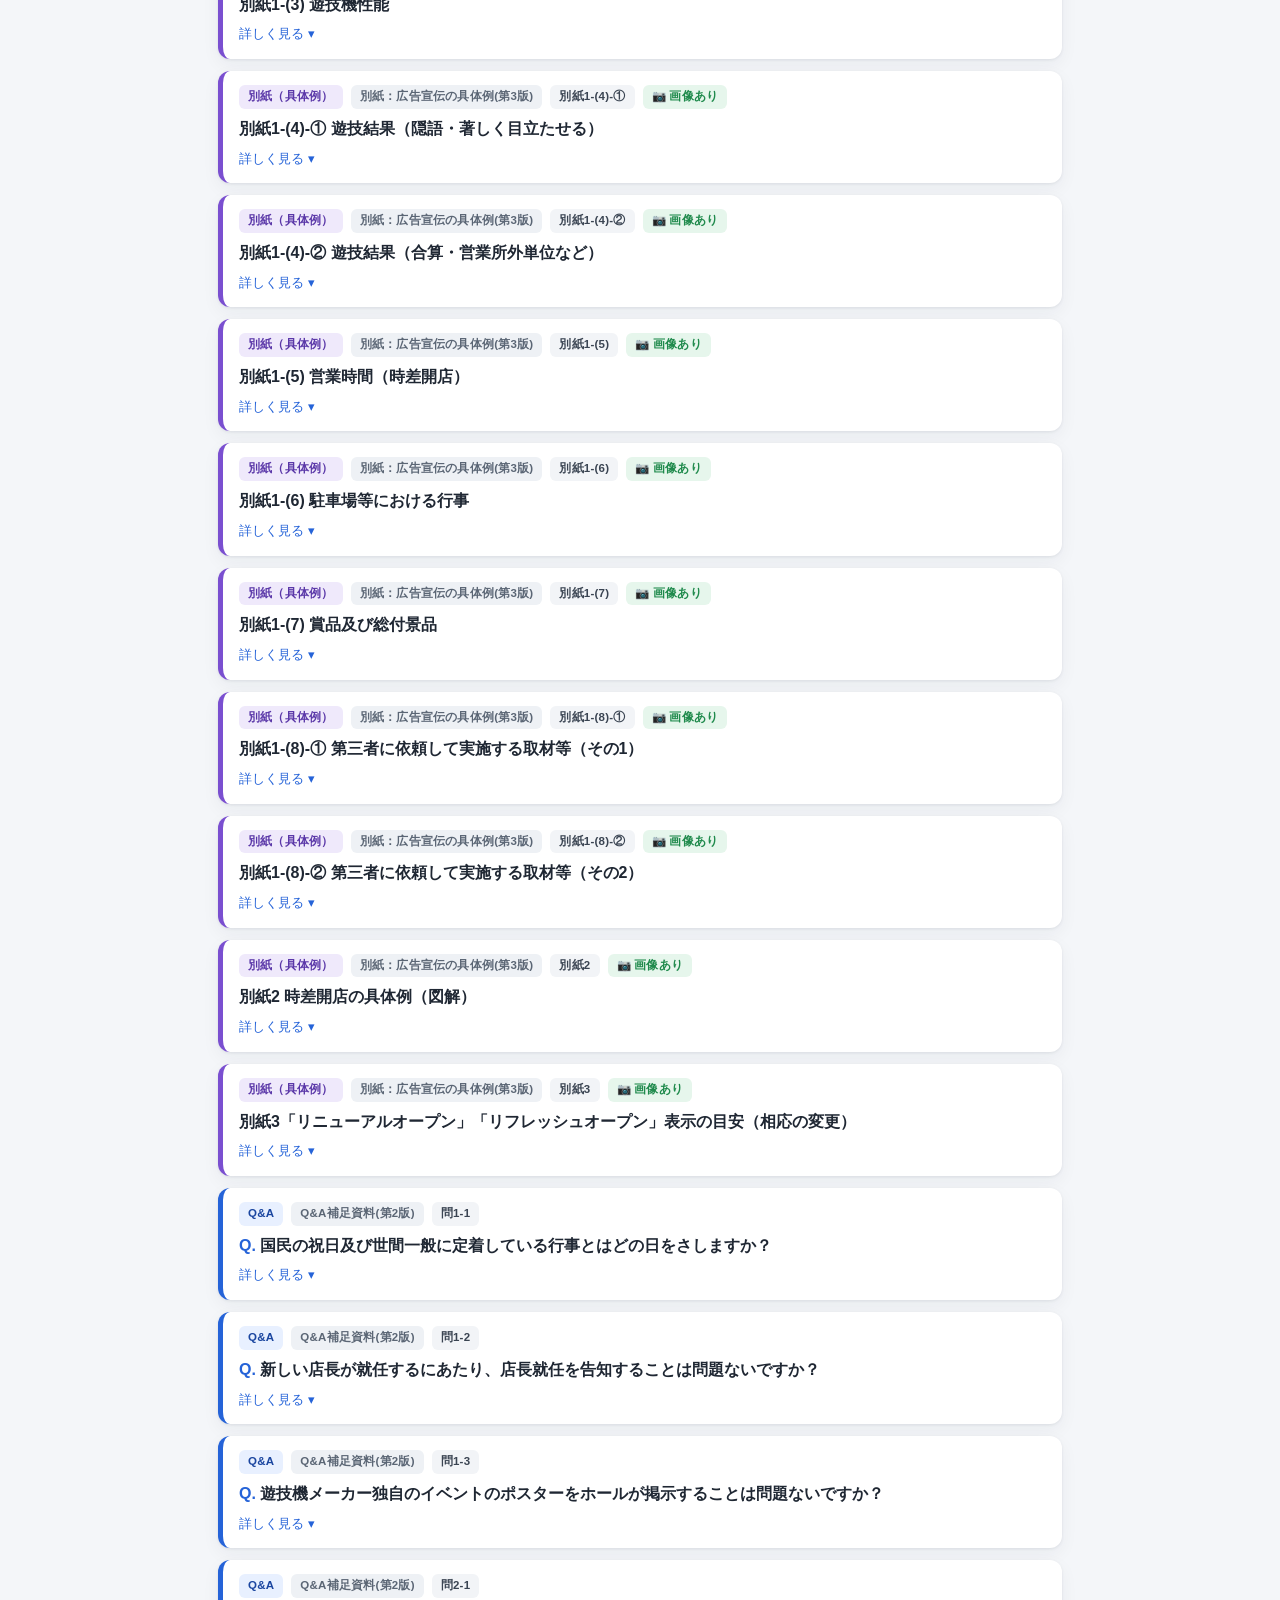
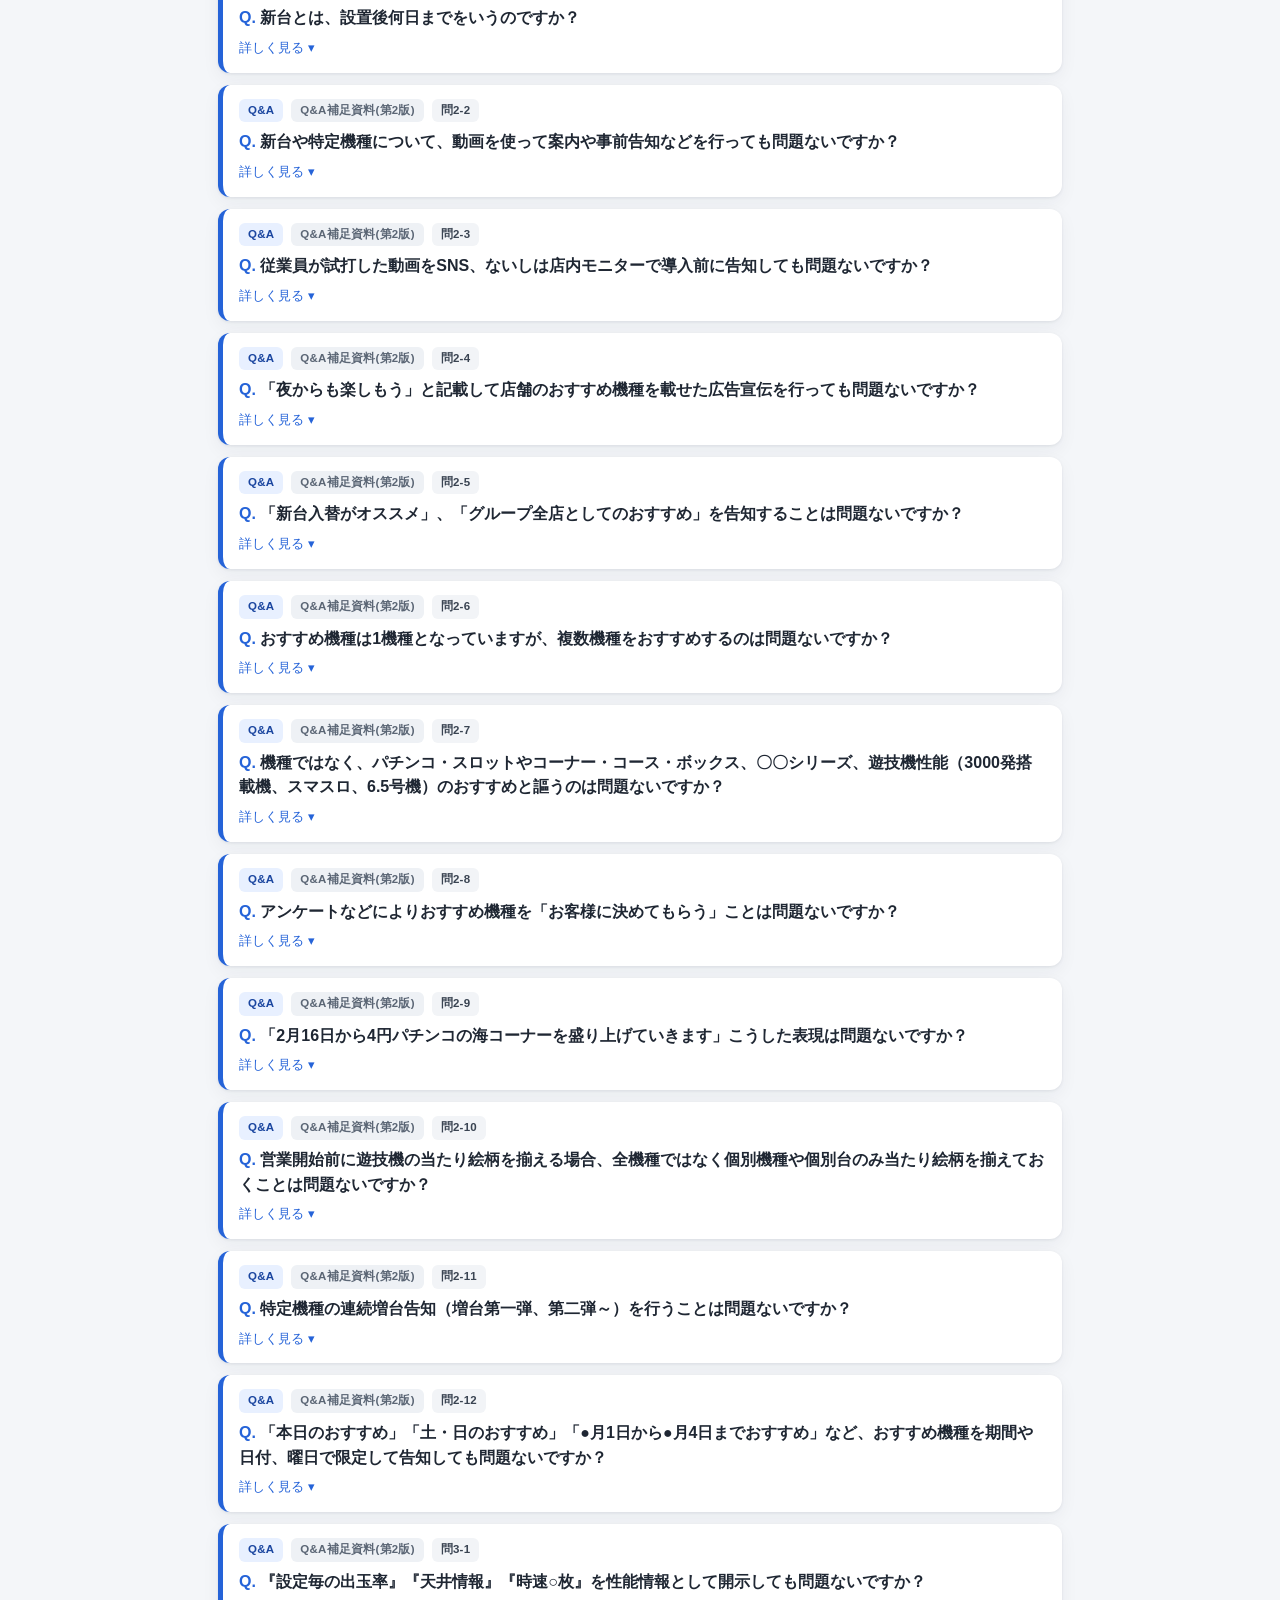
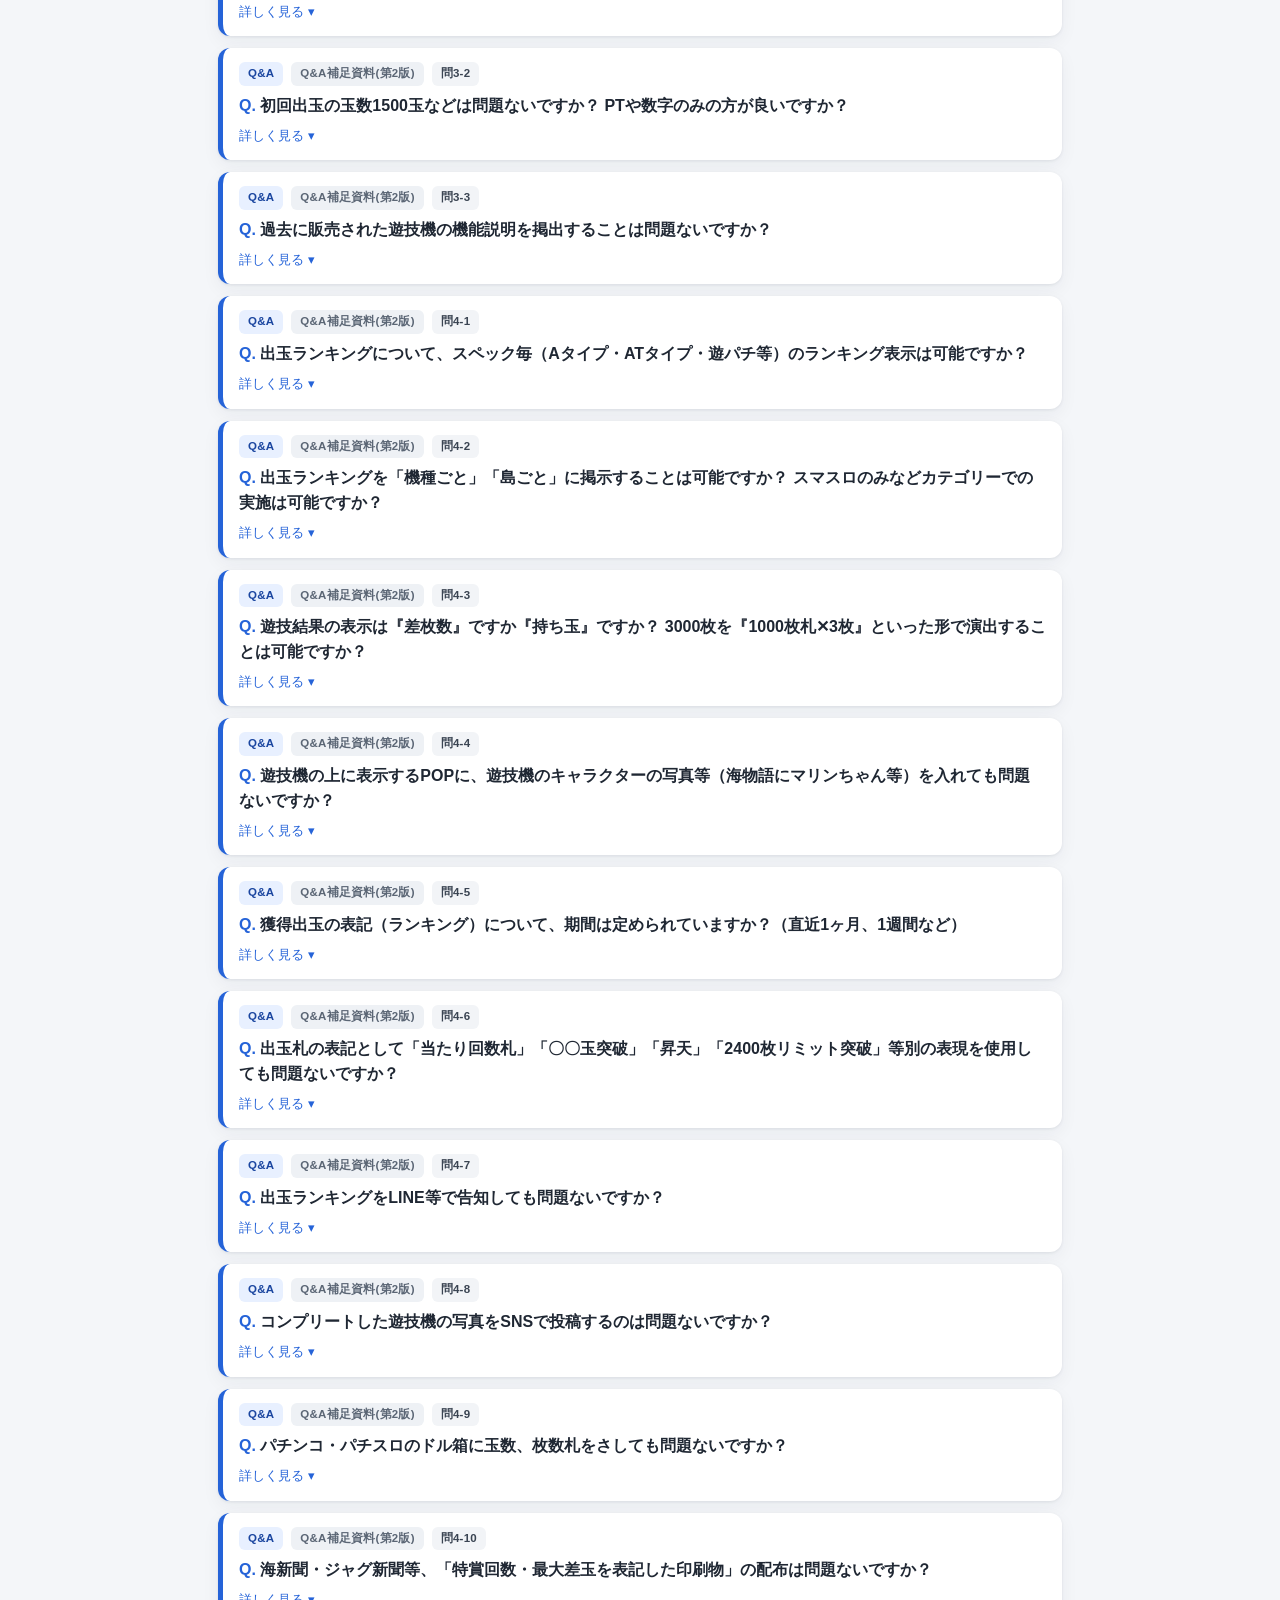
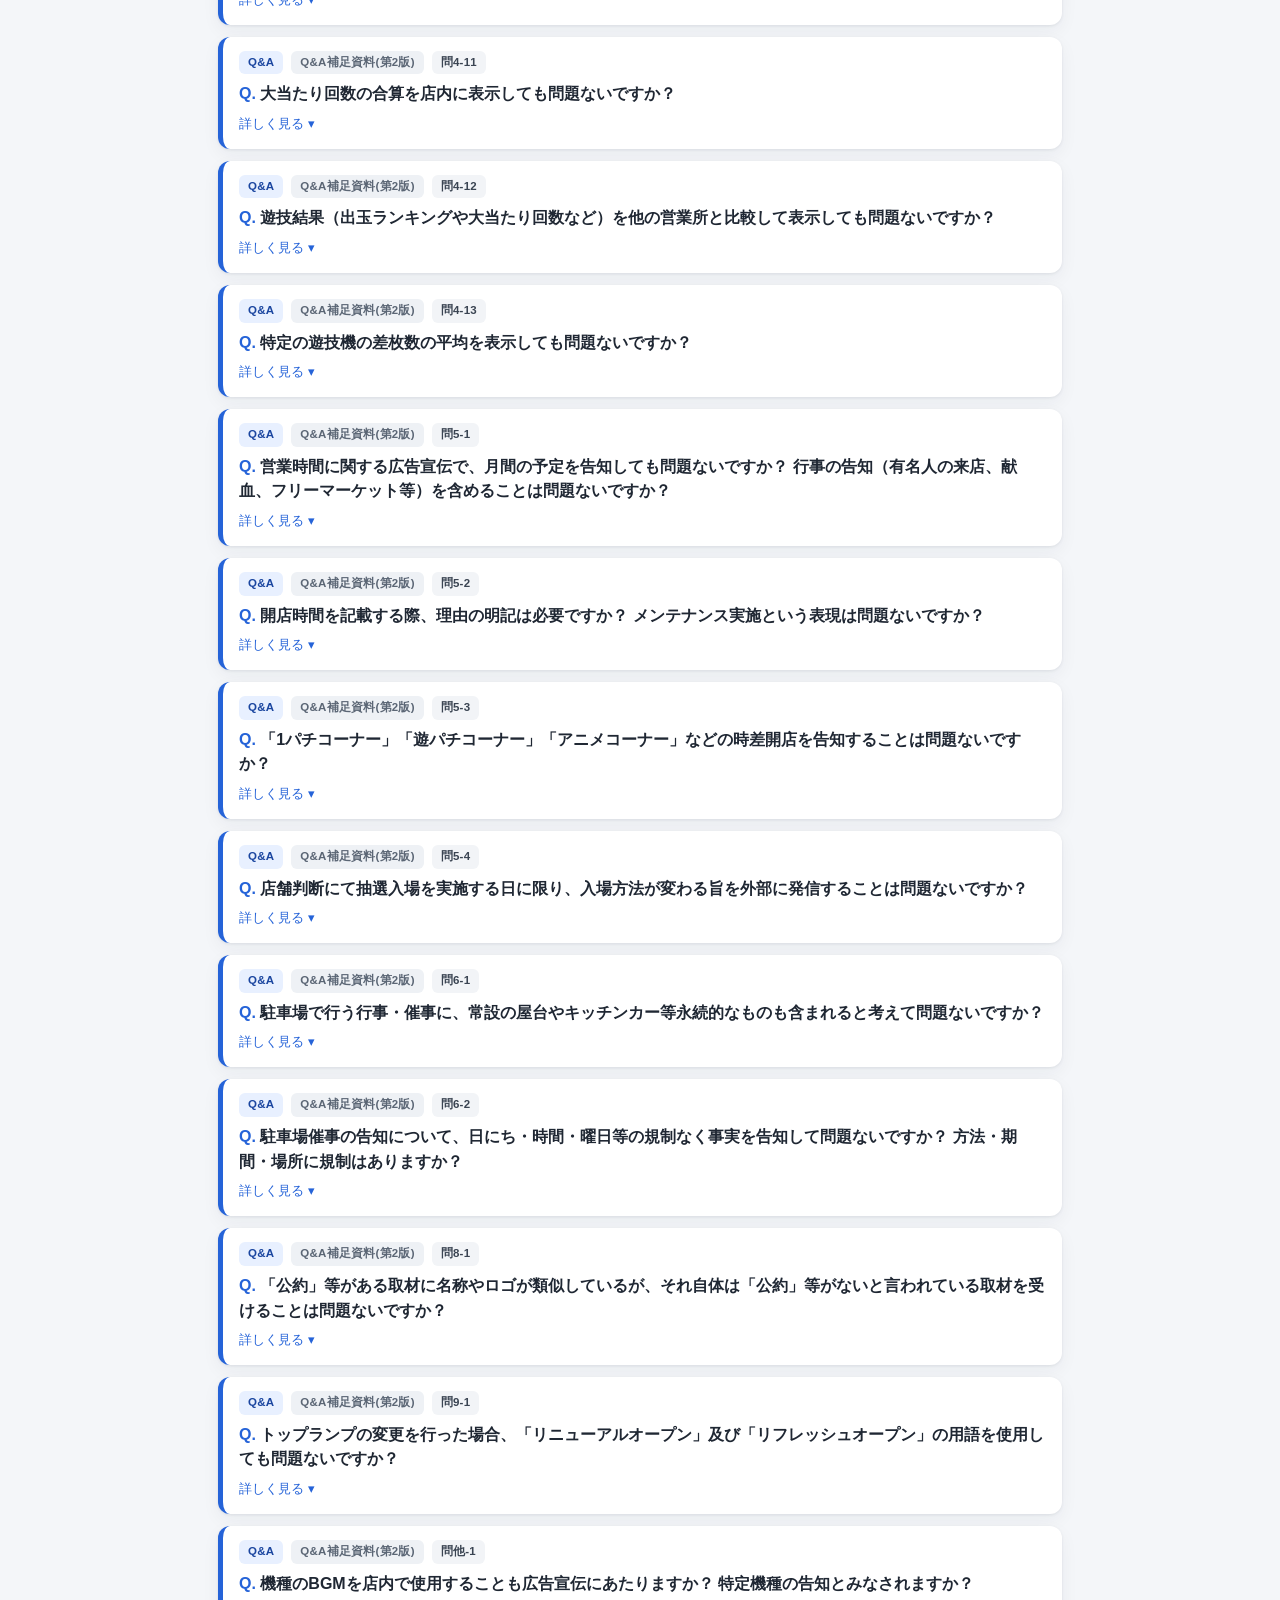
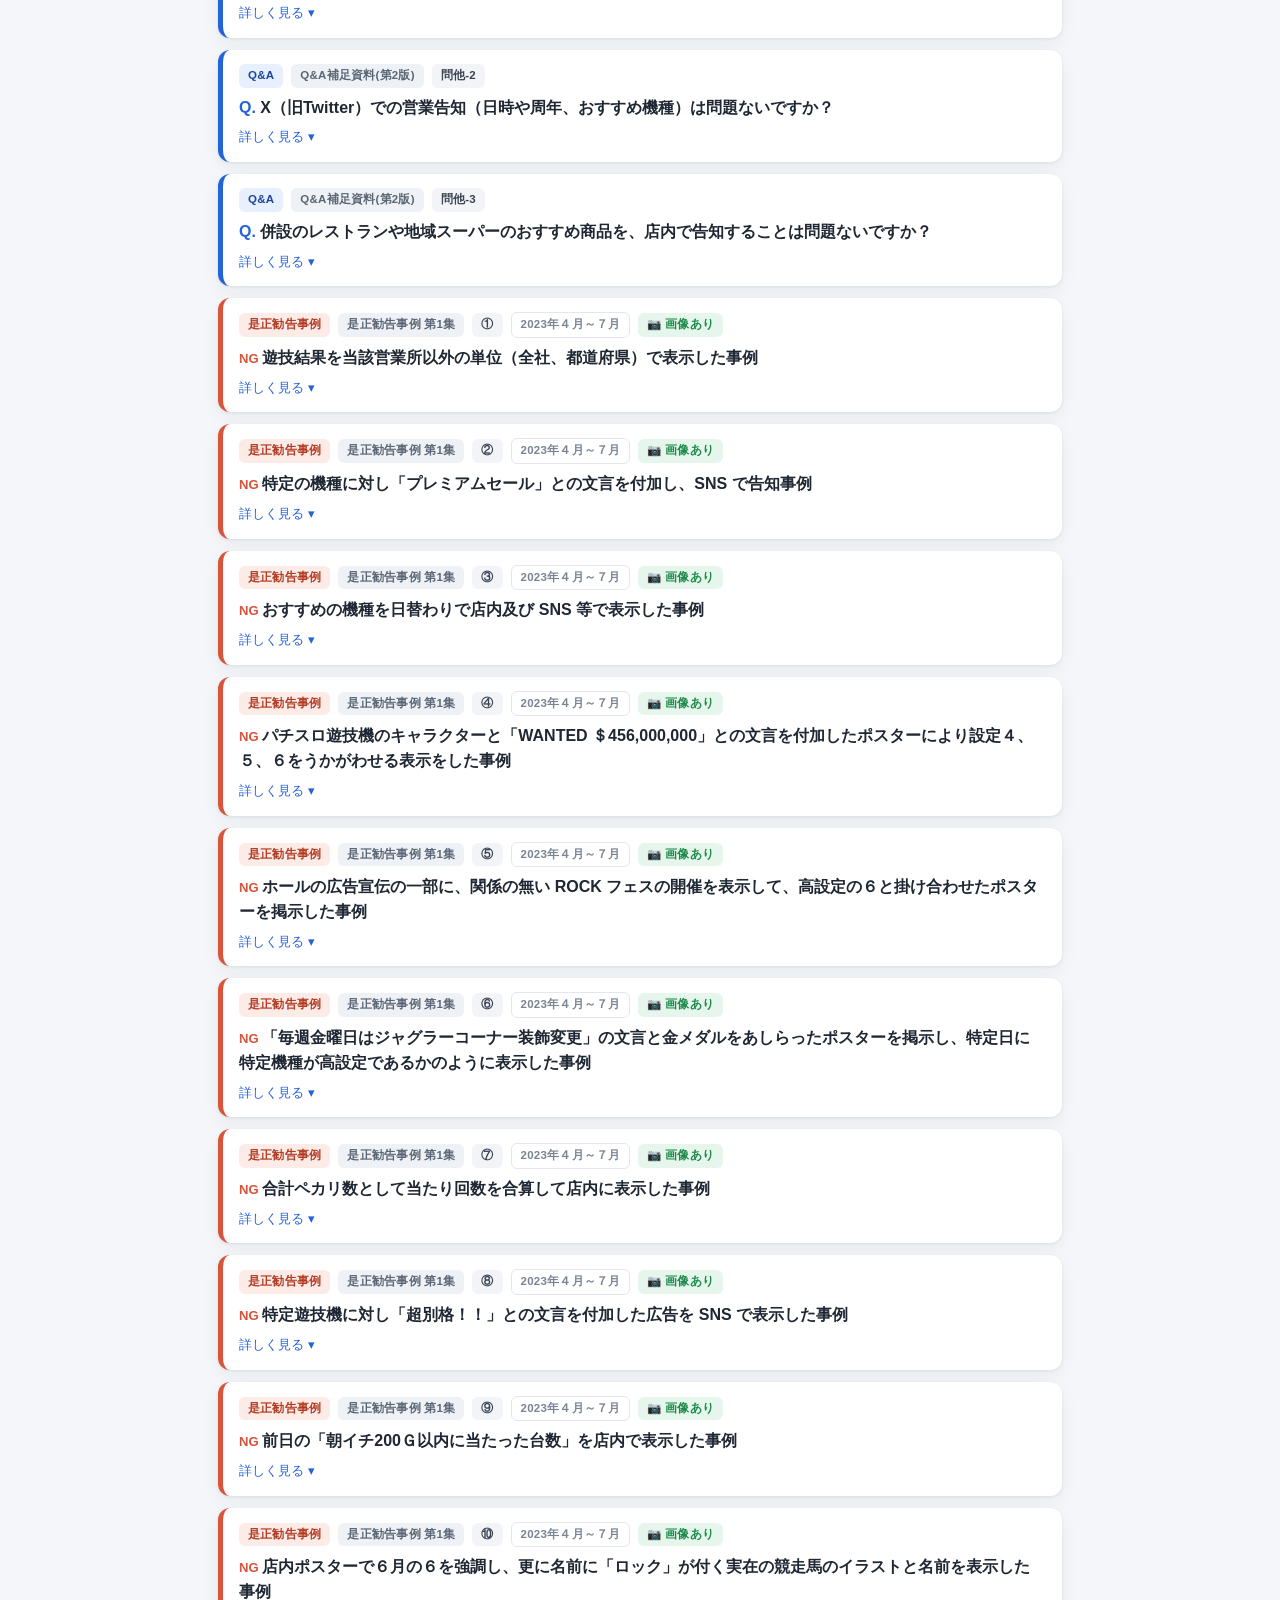
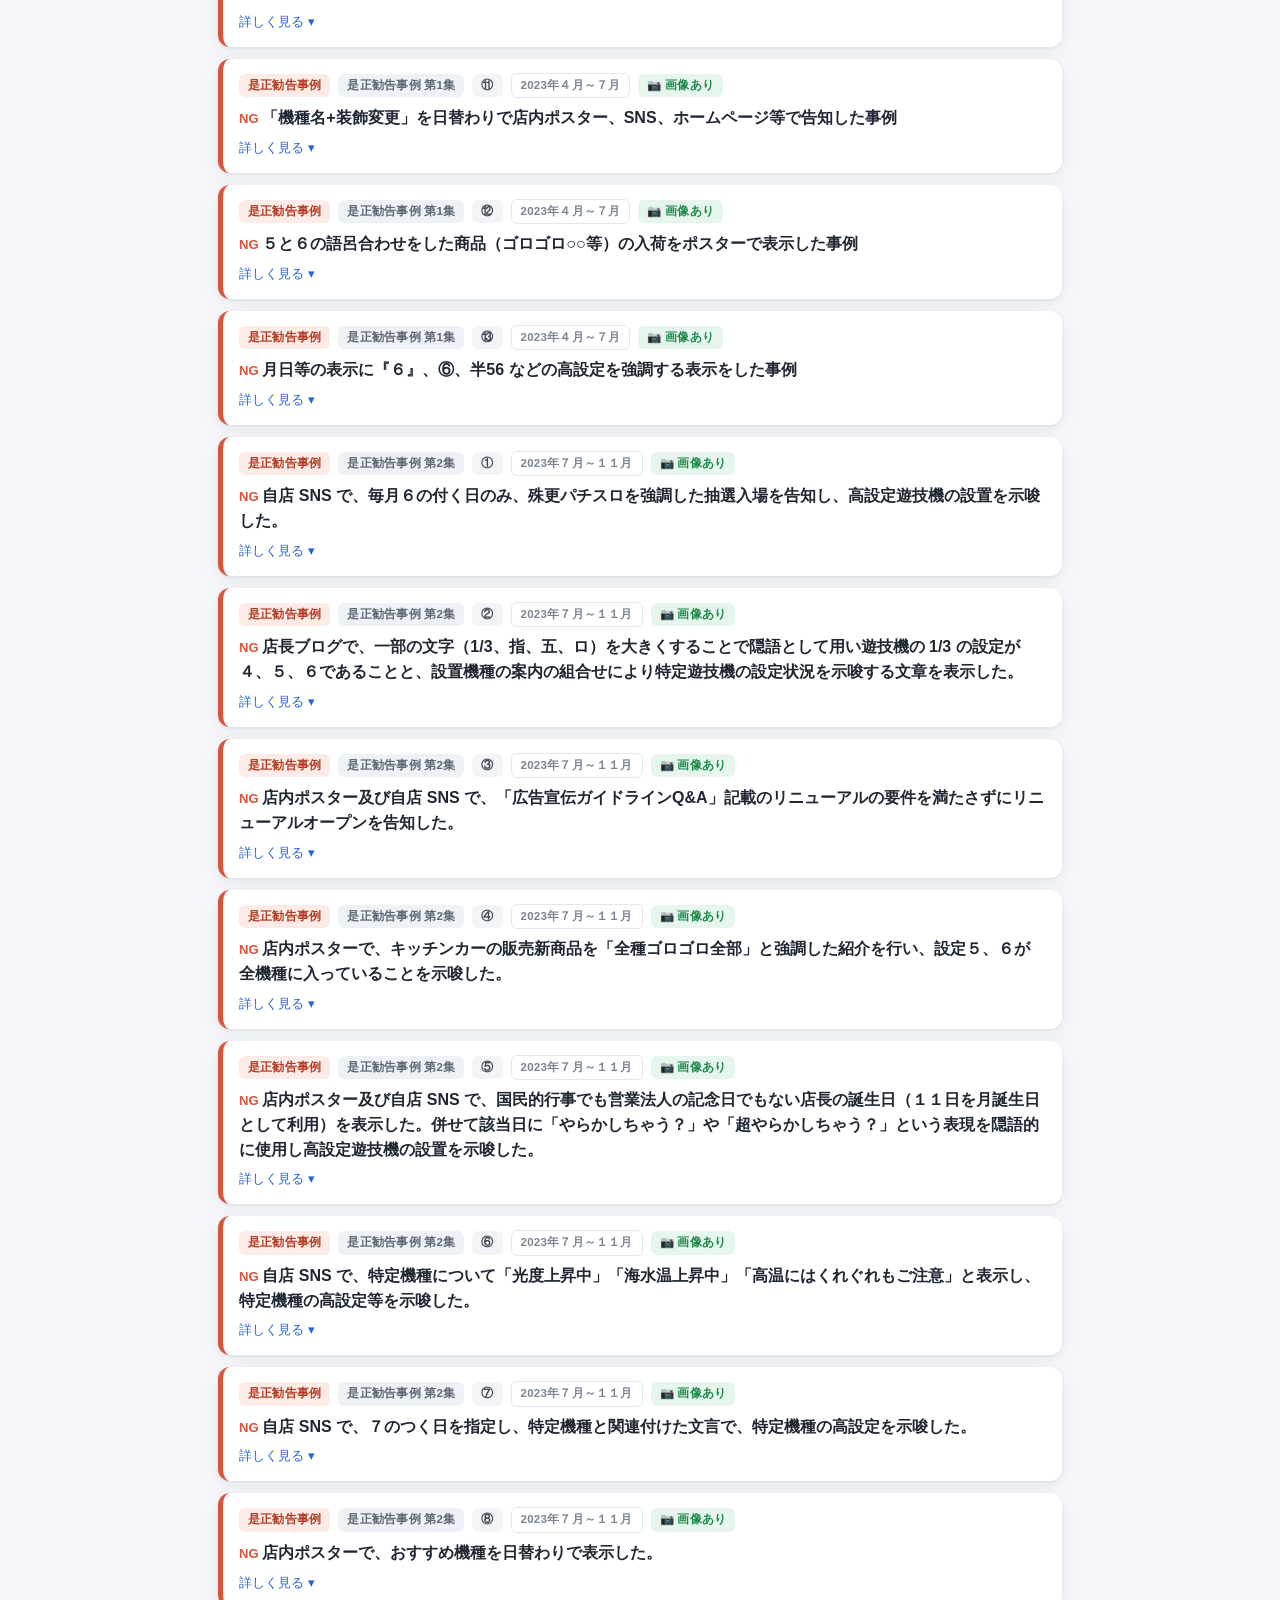
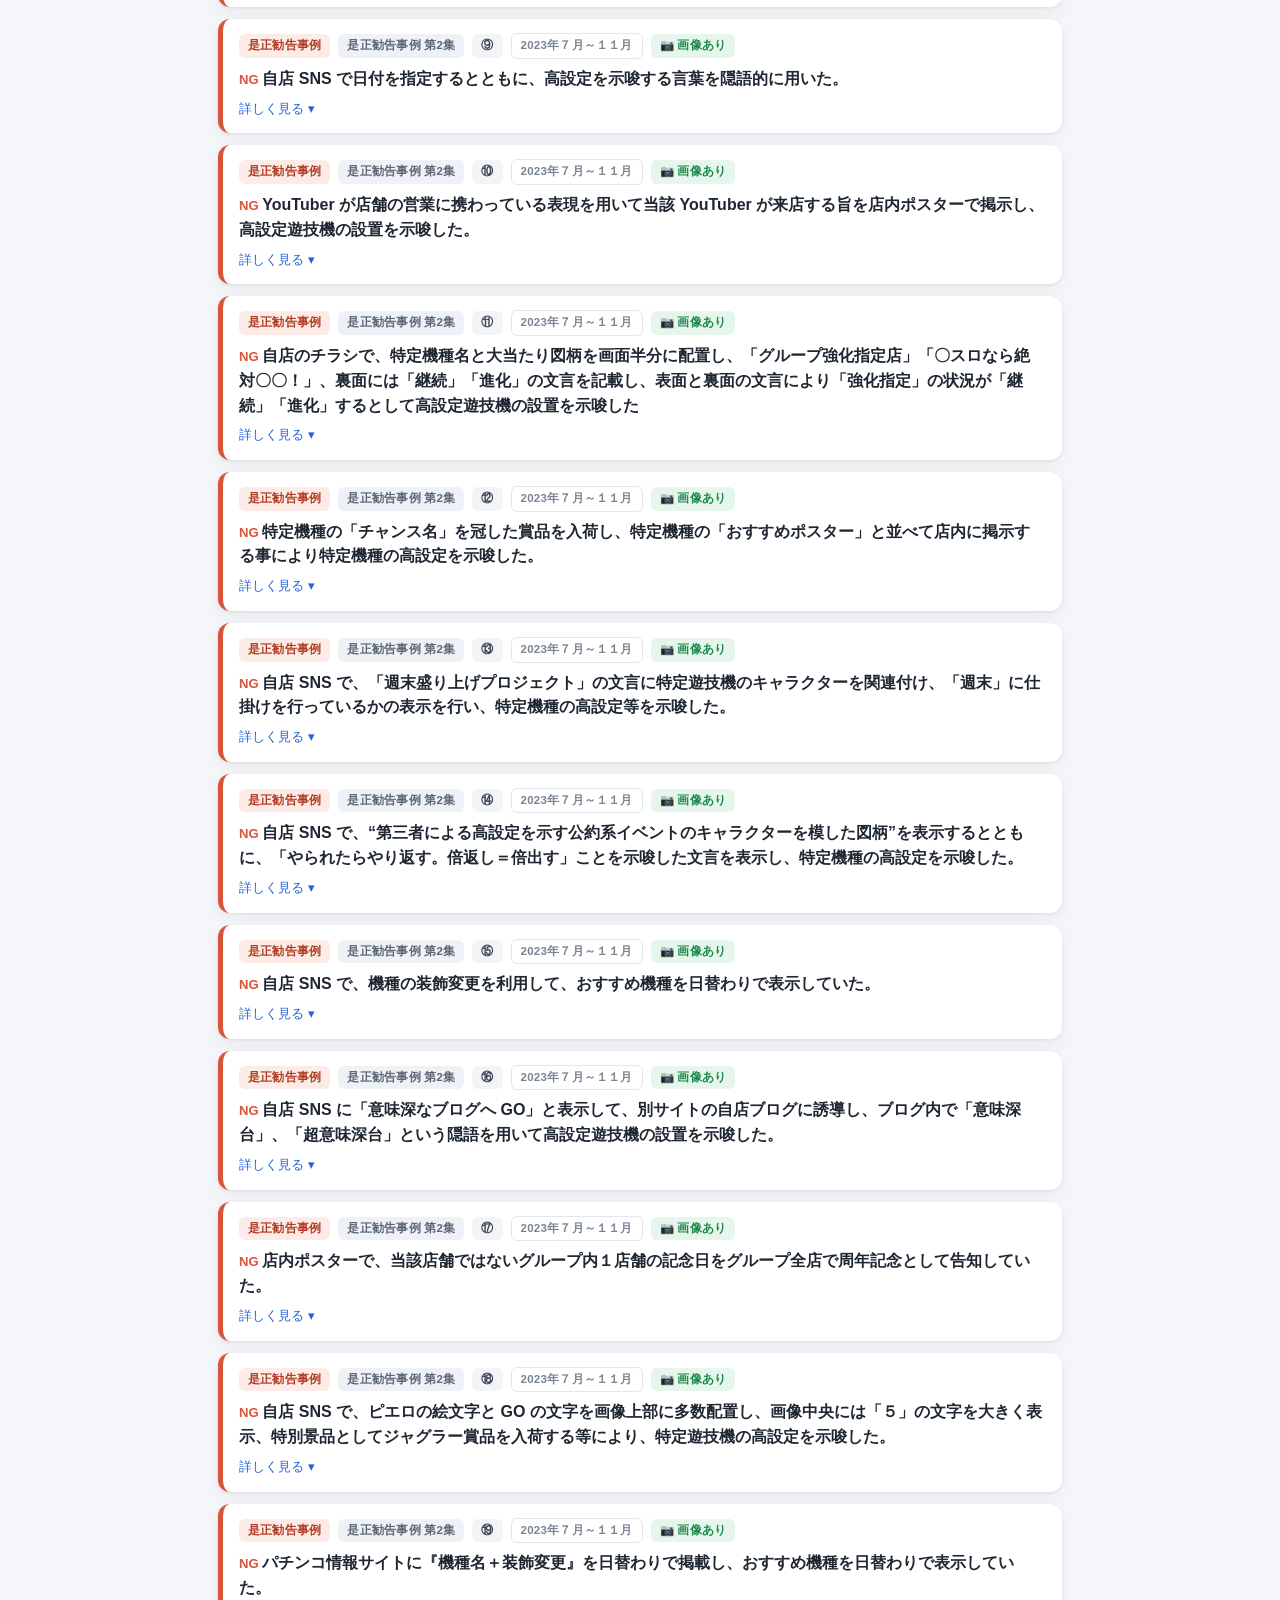
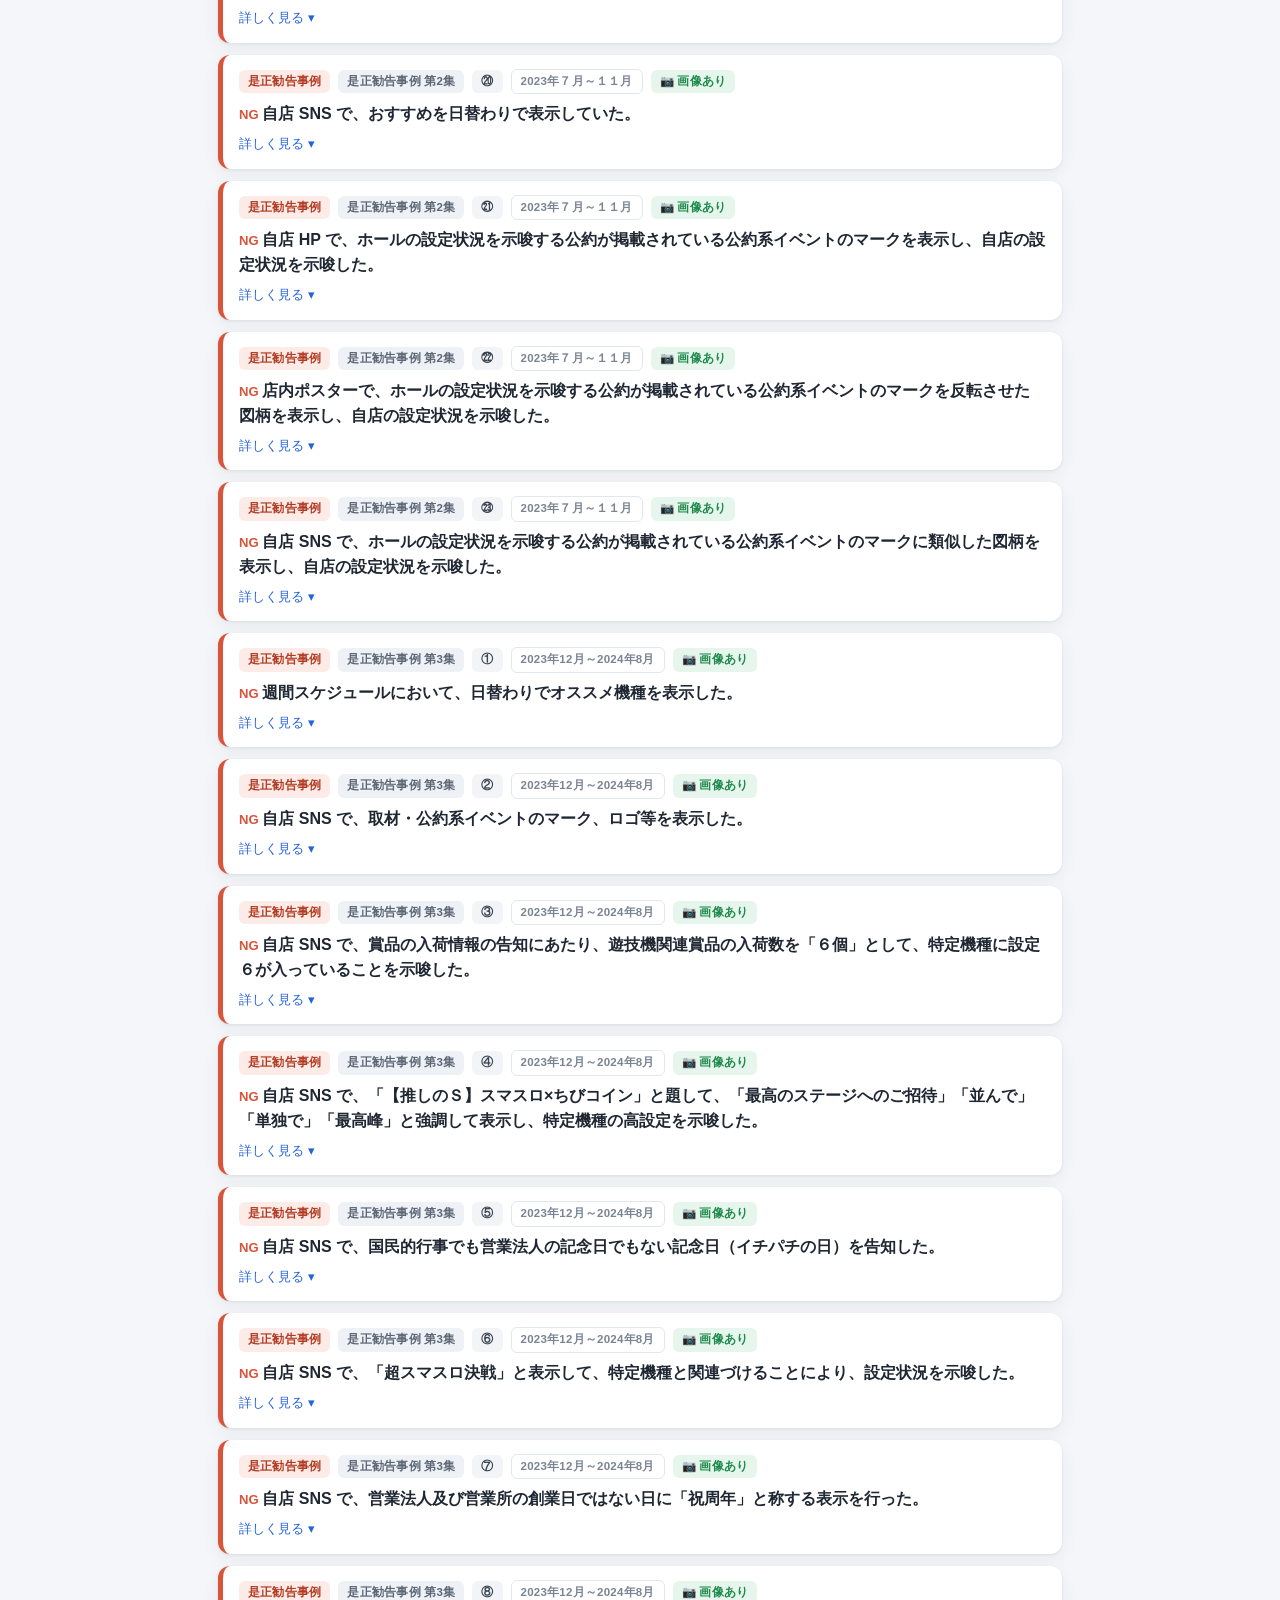
==== commit 715f5ca0: "是正勧告事例 第1〜4集を追加（計75事例・画像付き） 第1集13・第2集23・第3集20・第4集19。目次解析＋ページ画像化で自動生成。事例総数は第1〜6集で119件に。  Co-Authored-" ====
--- a/index.html
+++ b/index.html
@@ -75,6 +75,10 @@
   <script src="data/guideline.js"></script>
   <script src="data/appendix.js"></script>
   <script src="data/qa.js"></script>
+  <script src="data/cases_01.js"></script>
+  <script src="data/cases_02.js"></script>
+  <script src="data/cases_03.js"></script>
+  <script src="data/cases_04.js"></script>
   <script src="data/cases_05.js"></script>
   <script src="data/cases_06.js"></script>
   <!-- 事例の画像マッピング（元PDFから自動生成） -->
--- a/assets/style.css
+++ b/assets/style.css
@@ -219,6 +219,40 @@
 .dz-inner p{margin:8px 0;color:var(--ink-sub);font-size:.92rem}
 .dz-note{font-size:.78rem !important;color:#8a93a1 !important}
 
+/* テキスト直接入力 / OCR編集 */
+.textbox{
+  background:var(--card);border:1px solid var(--line);border-radius:12px;
+  padding:6px 16px;margin:14px 0;box-shadow:var(--shadow);
+}
+.textbox summary{cursor:pointer;font-weight:700;font-size:.9rem;color:var(--brand-dark);padding:8px 0}
+.textbox textarea,.ocr-edit{
+  width:100%;min-height:90px;margin:8px 0;padding:11px 13px;
+  border:1.5px solid var(--line);border-radius:10px;font-size:.92rem;
+  font-family:inherit;line-height:1.6;color:var(--ink);background:#fff;resize:vertical;
+}
+.textbox textarea:focus,.ocr-edit:focus{outline:none;border-color:var(--brand)}
+.ocredit-wrap{
+  margin:16px 0;background:var(--card);border:1px solid var(--line);
+  border-radius:10px;padding:12px 14px;
+}
+.ocredit-wrap .kw-label{display:block;margin-bottom:4px}
+.ocredit-wrap .ocr-edit{min-height:70px}
+
+/* モード見出し・状況相談 */
+.mode-h{font-size:1.15rem;color:var(--ink);margin:14px 0 10px;border-left:4px solid var(--brand);padding-left:11px}
+.mode-sep{border:none;border-top:1px dashed var(--line);margin:38px 0 8px}
+.consult-lead{font-size:.88rem;color:var(--ink-sub);margin:0 0 12px;line-height:1.7}
+.consult-box{background:var(--card);border:1px solid var(--line);border-radius:12px;padding:16px;box-shadow:var(--shadow)}
+#consultInput{
+  width:100%;min-height:96px;padding:12px 14px;border:1.5px solid var(--line);
+  border-radius:10px;font-size:.95rem;font-family:inherit;line-height:1.7;color:var(--ink);
+  background:#fff;resize:vertical;margin-bottom:10px;
+}
+#consultInput:focus{outline:none;border-color:var(--brand)}
+#consultResult{margin-top:16px}
+.consult-refs{display:flex;flex-direction:column;gap:4px;margin-top:6px}
+.consult-refs .hit-link{font-size:.84rem}
+
 .btn{
   border:1.5px solid var(--line);background:#fff;color:var(--ink);
   padding:8px 16px;border-radius:9px;font-size:.9rem;font-weight:600;cursor:pointer;
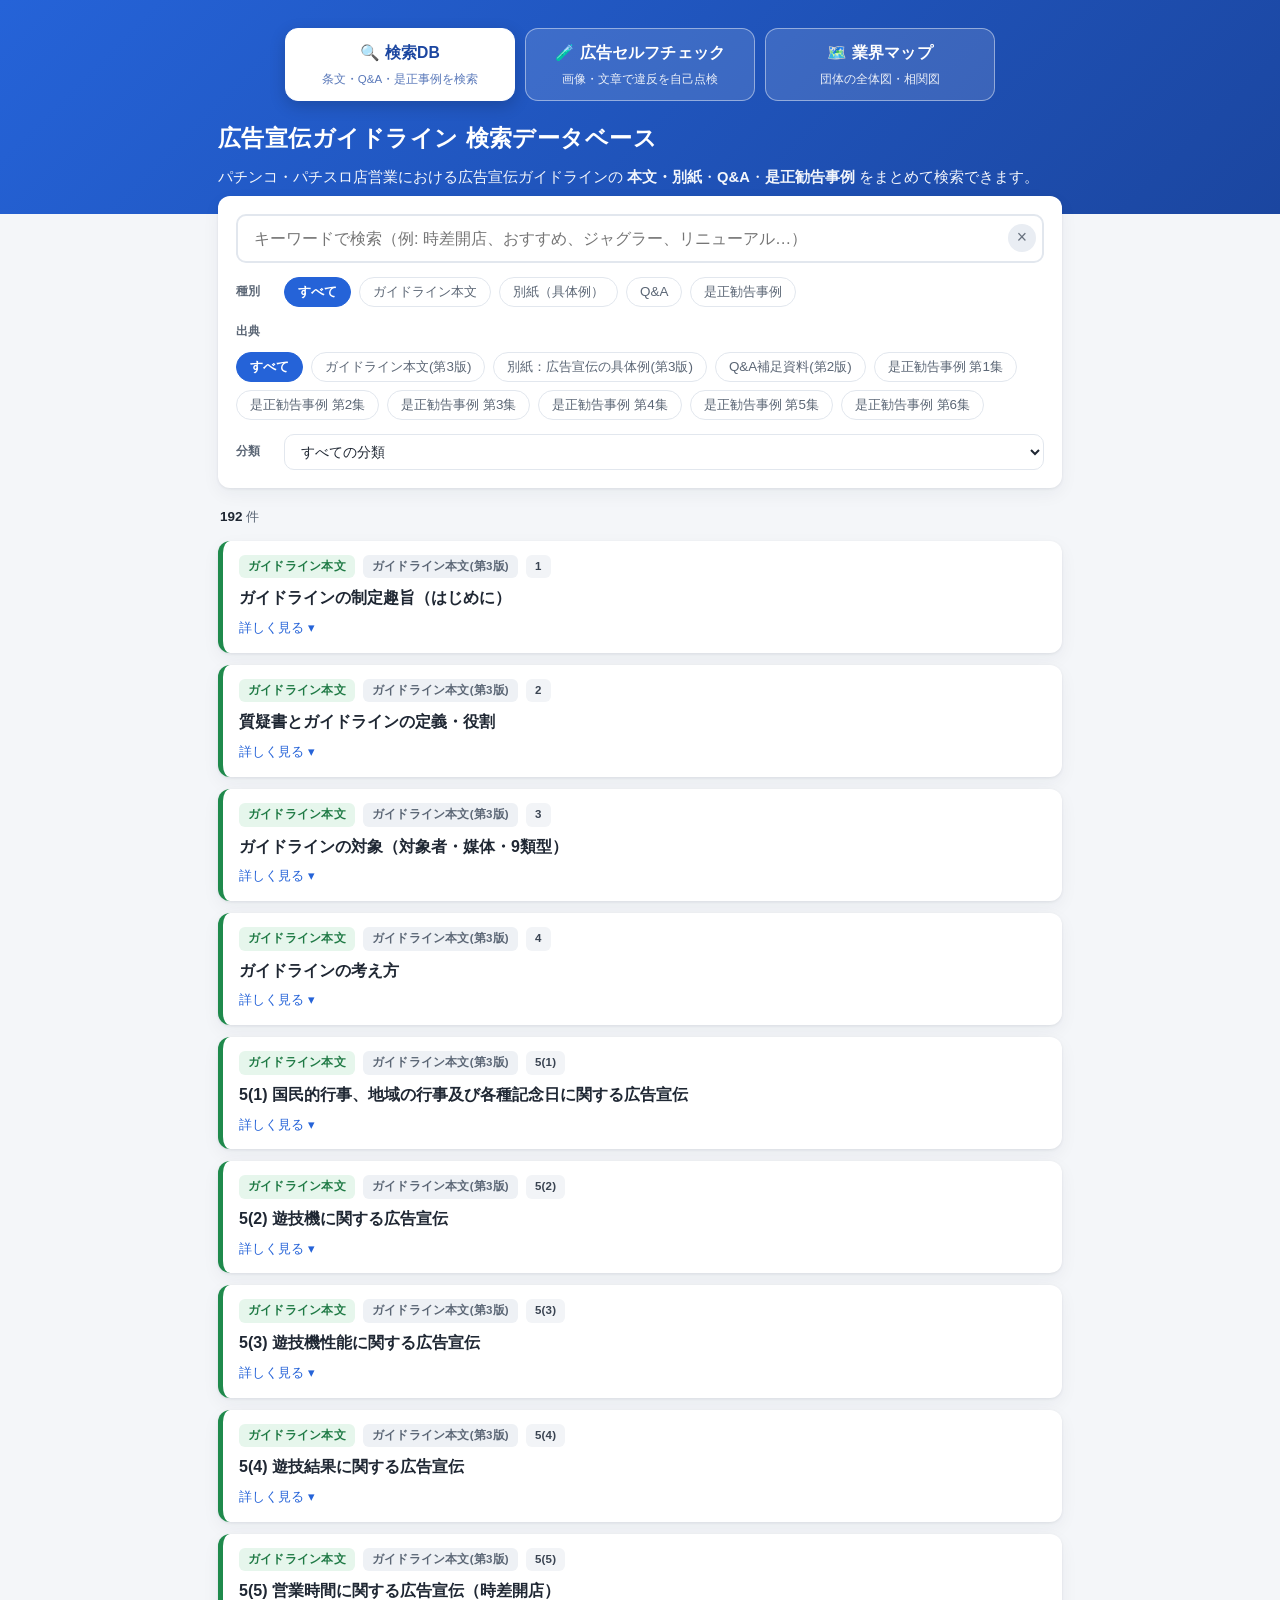
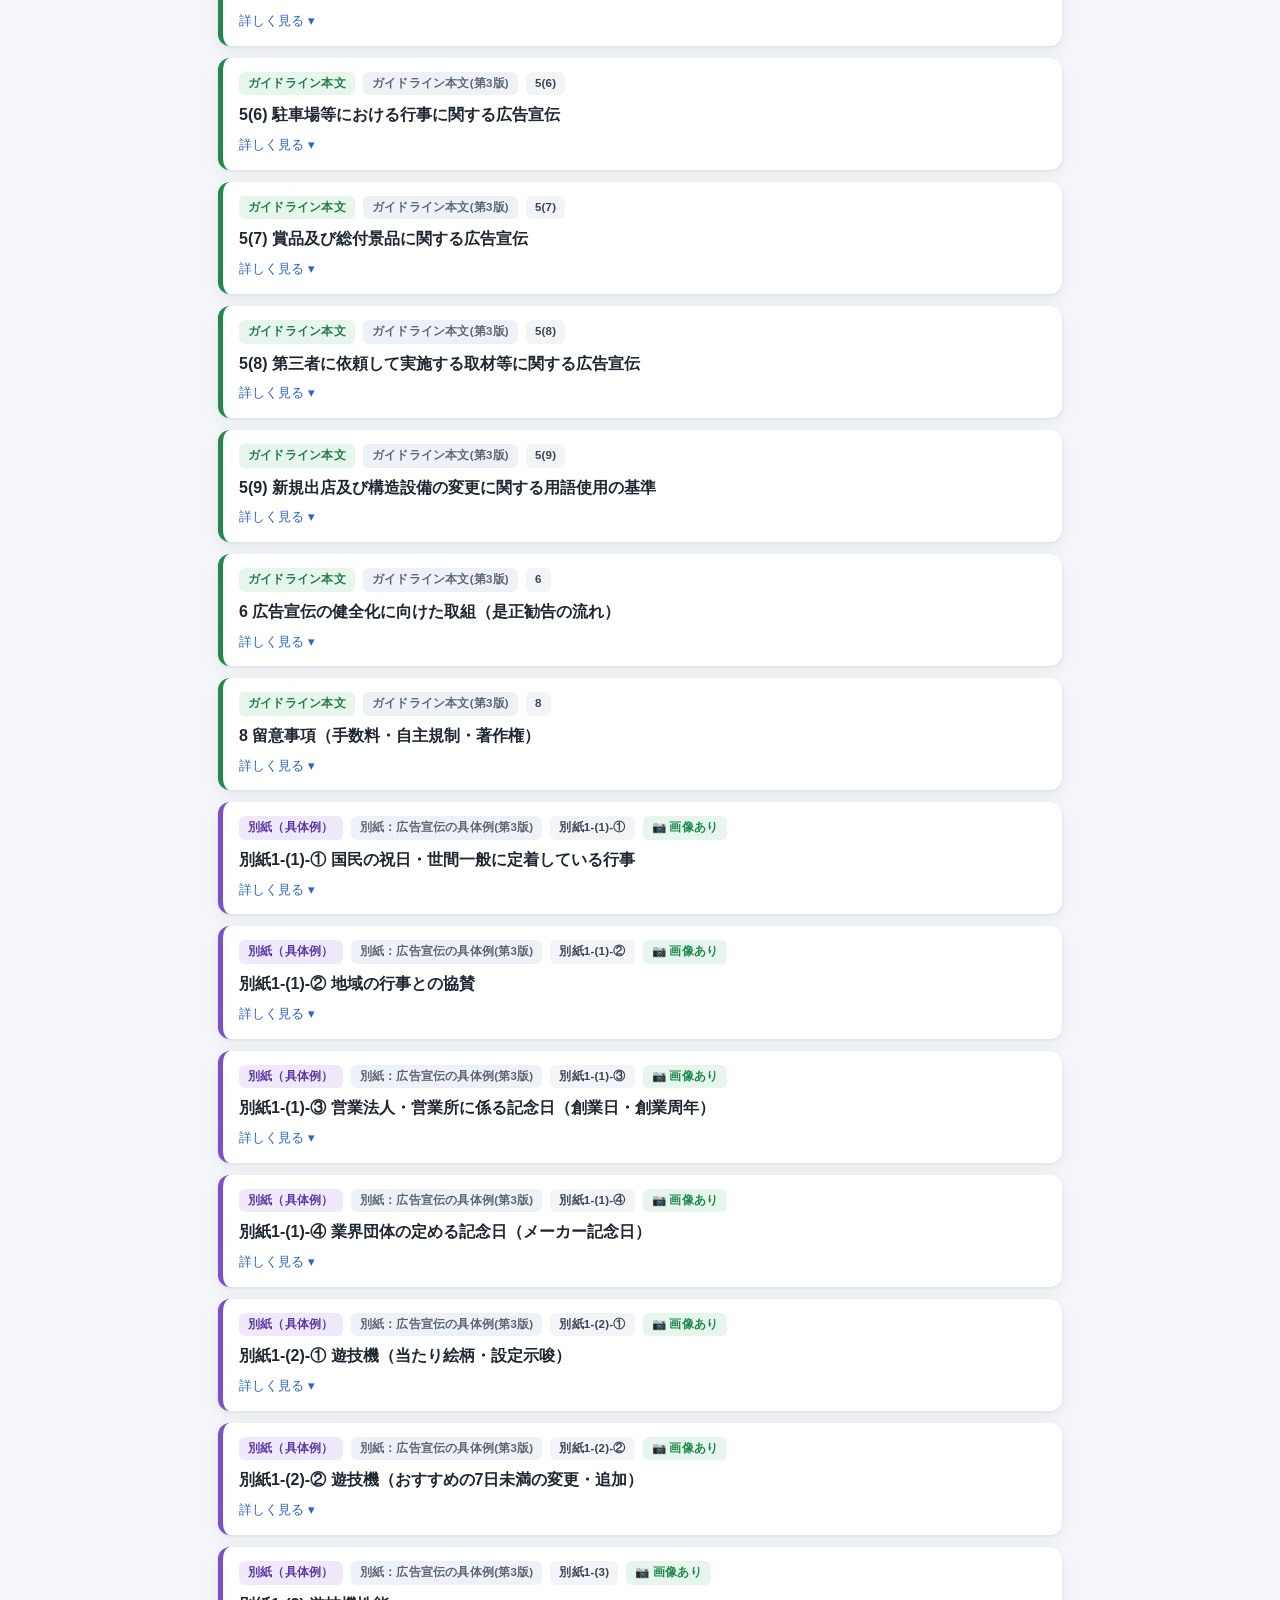
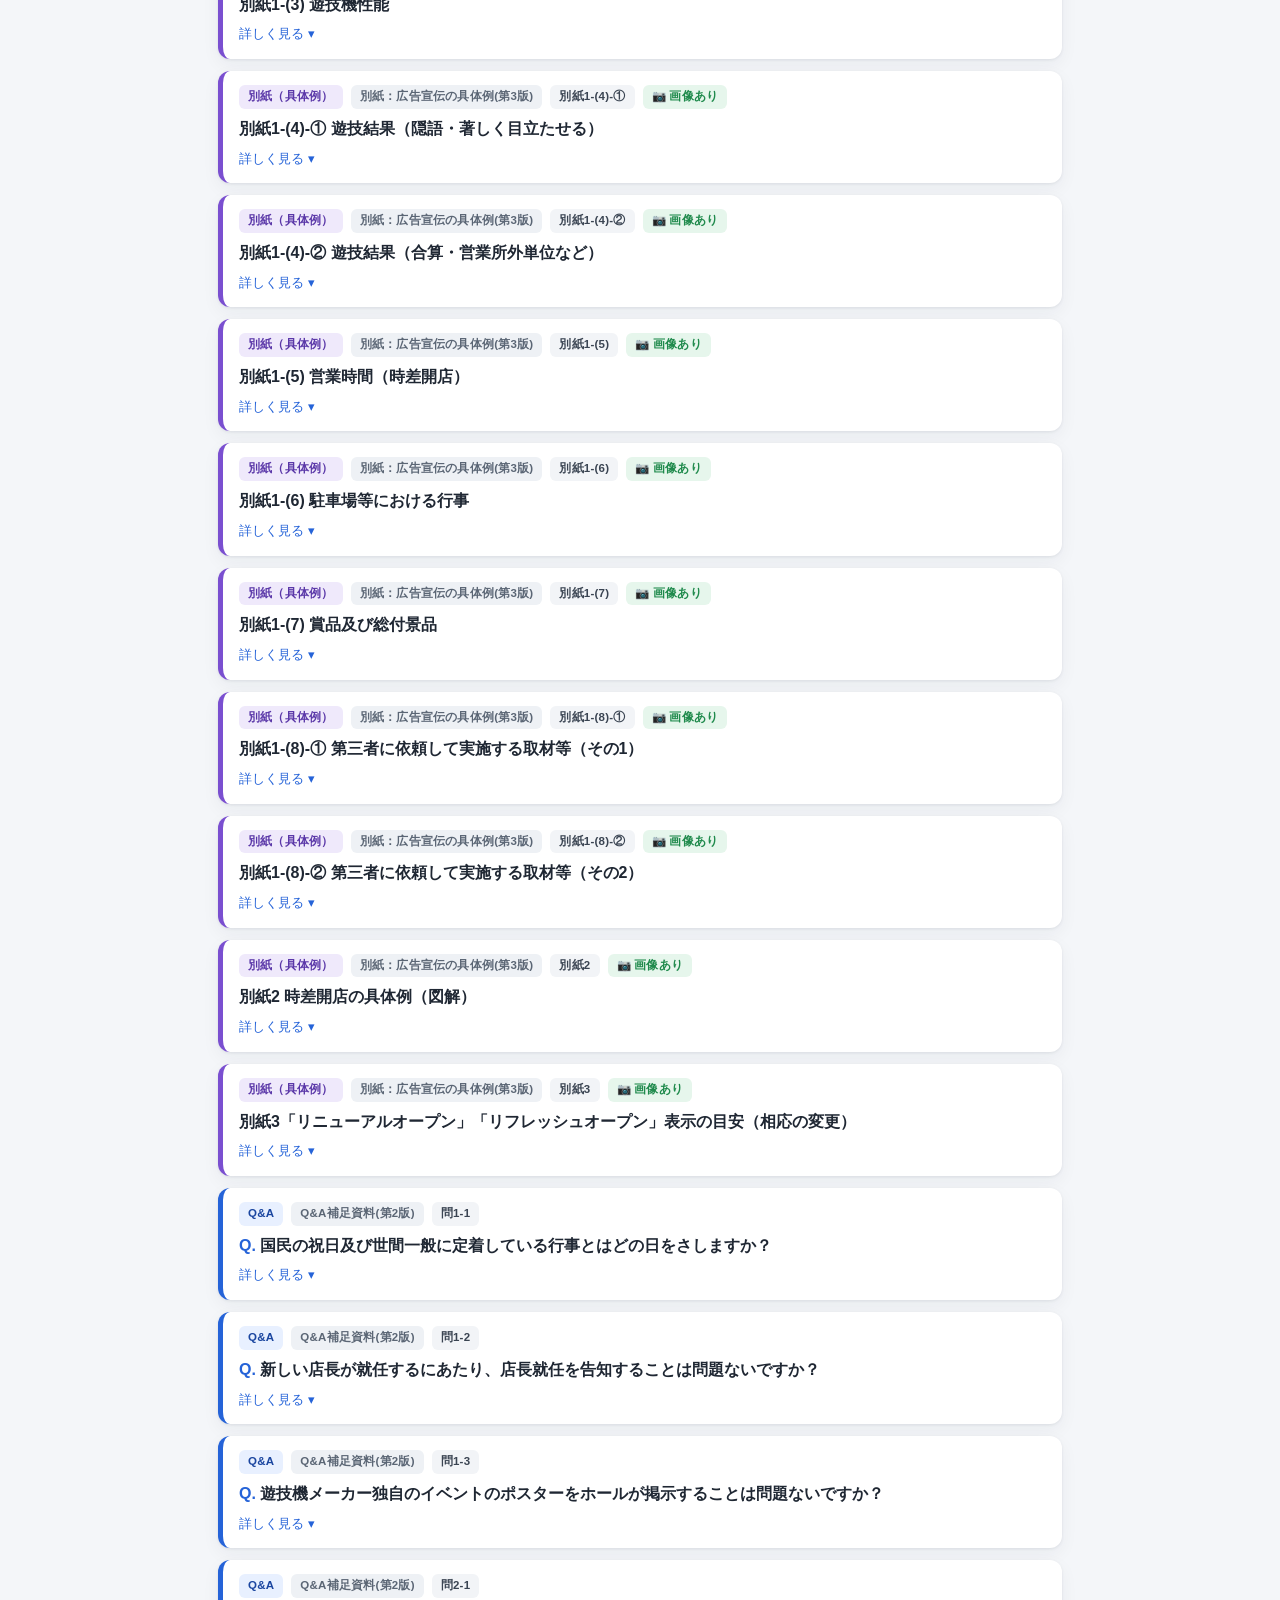
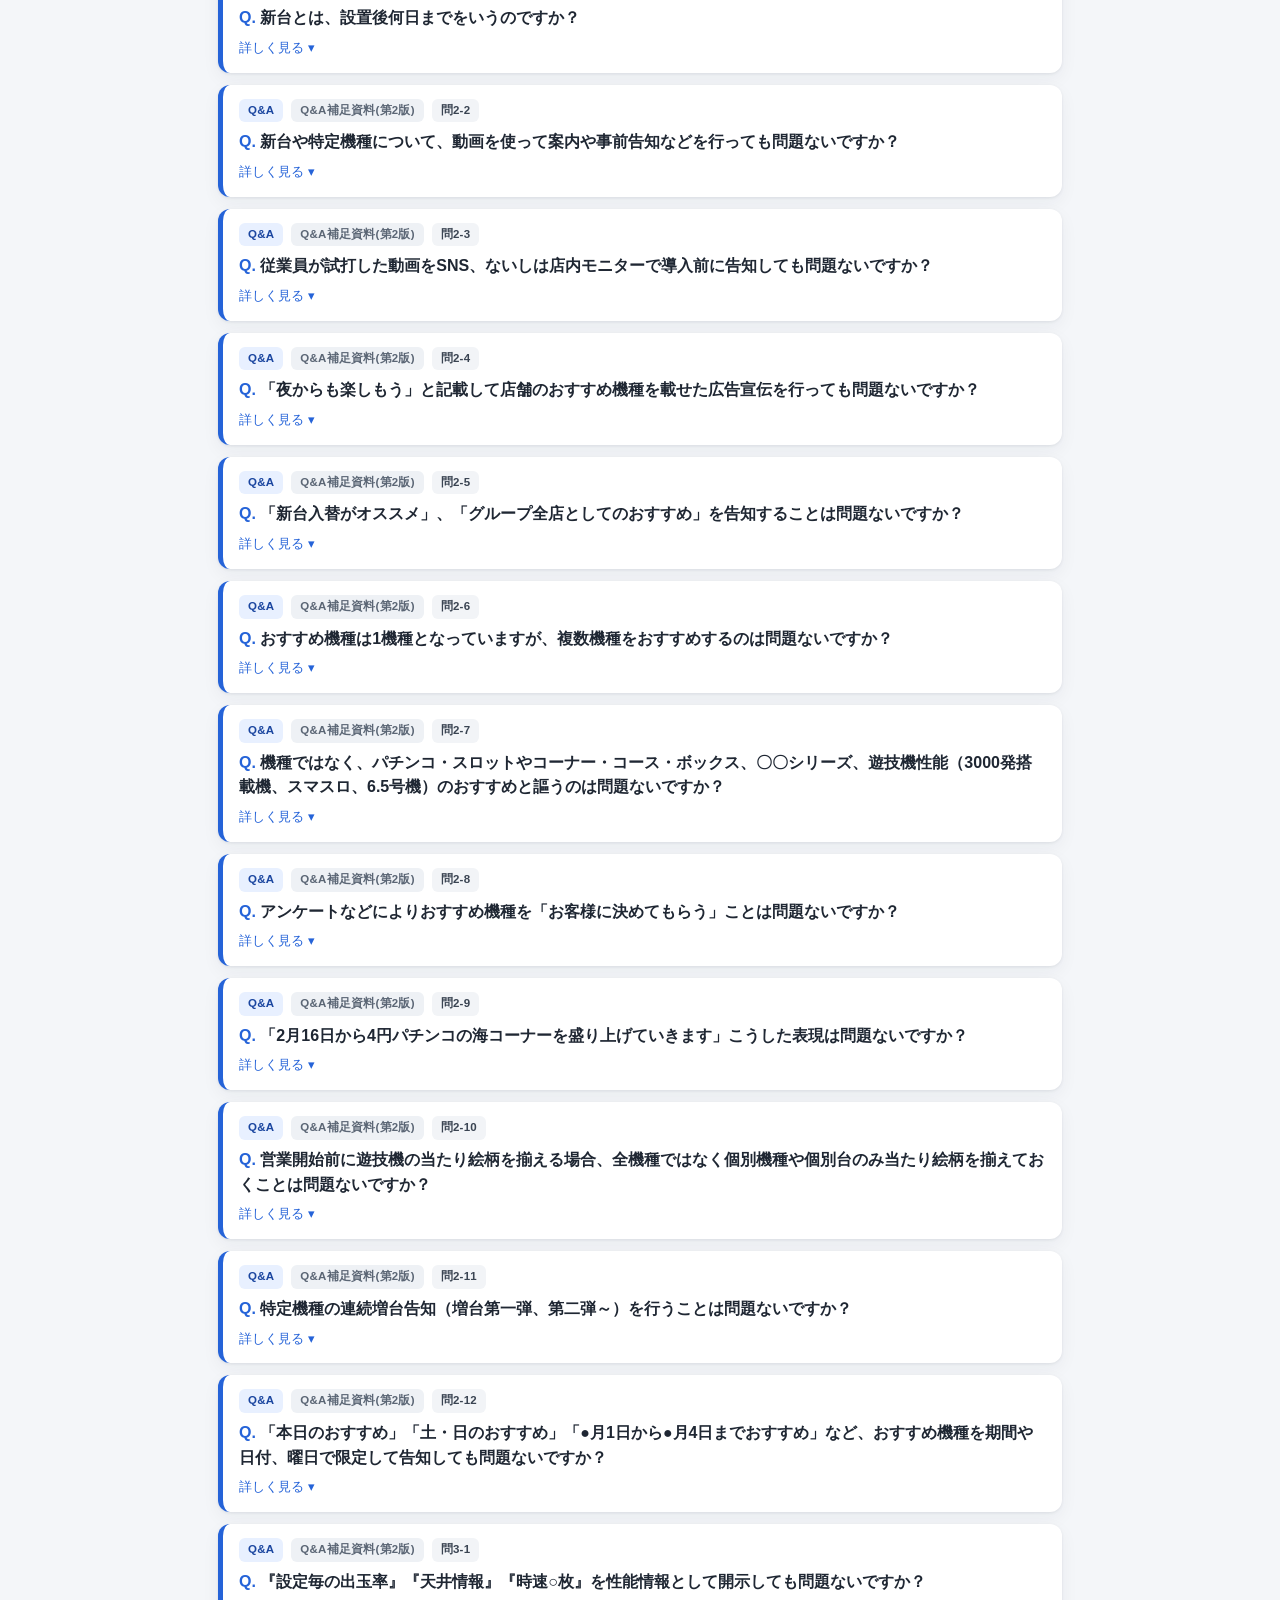
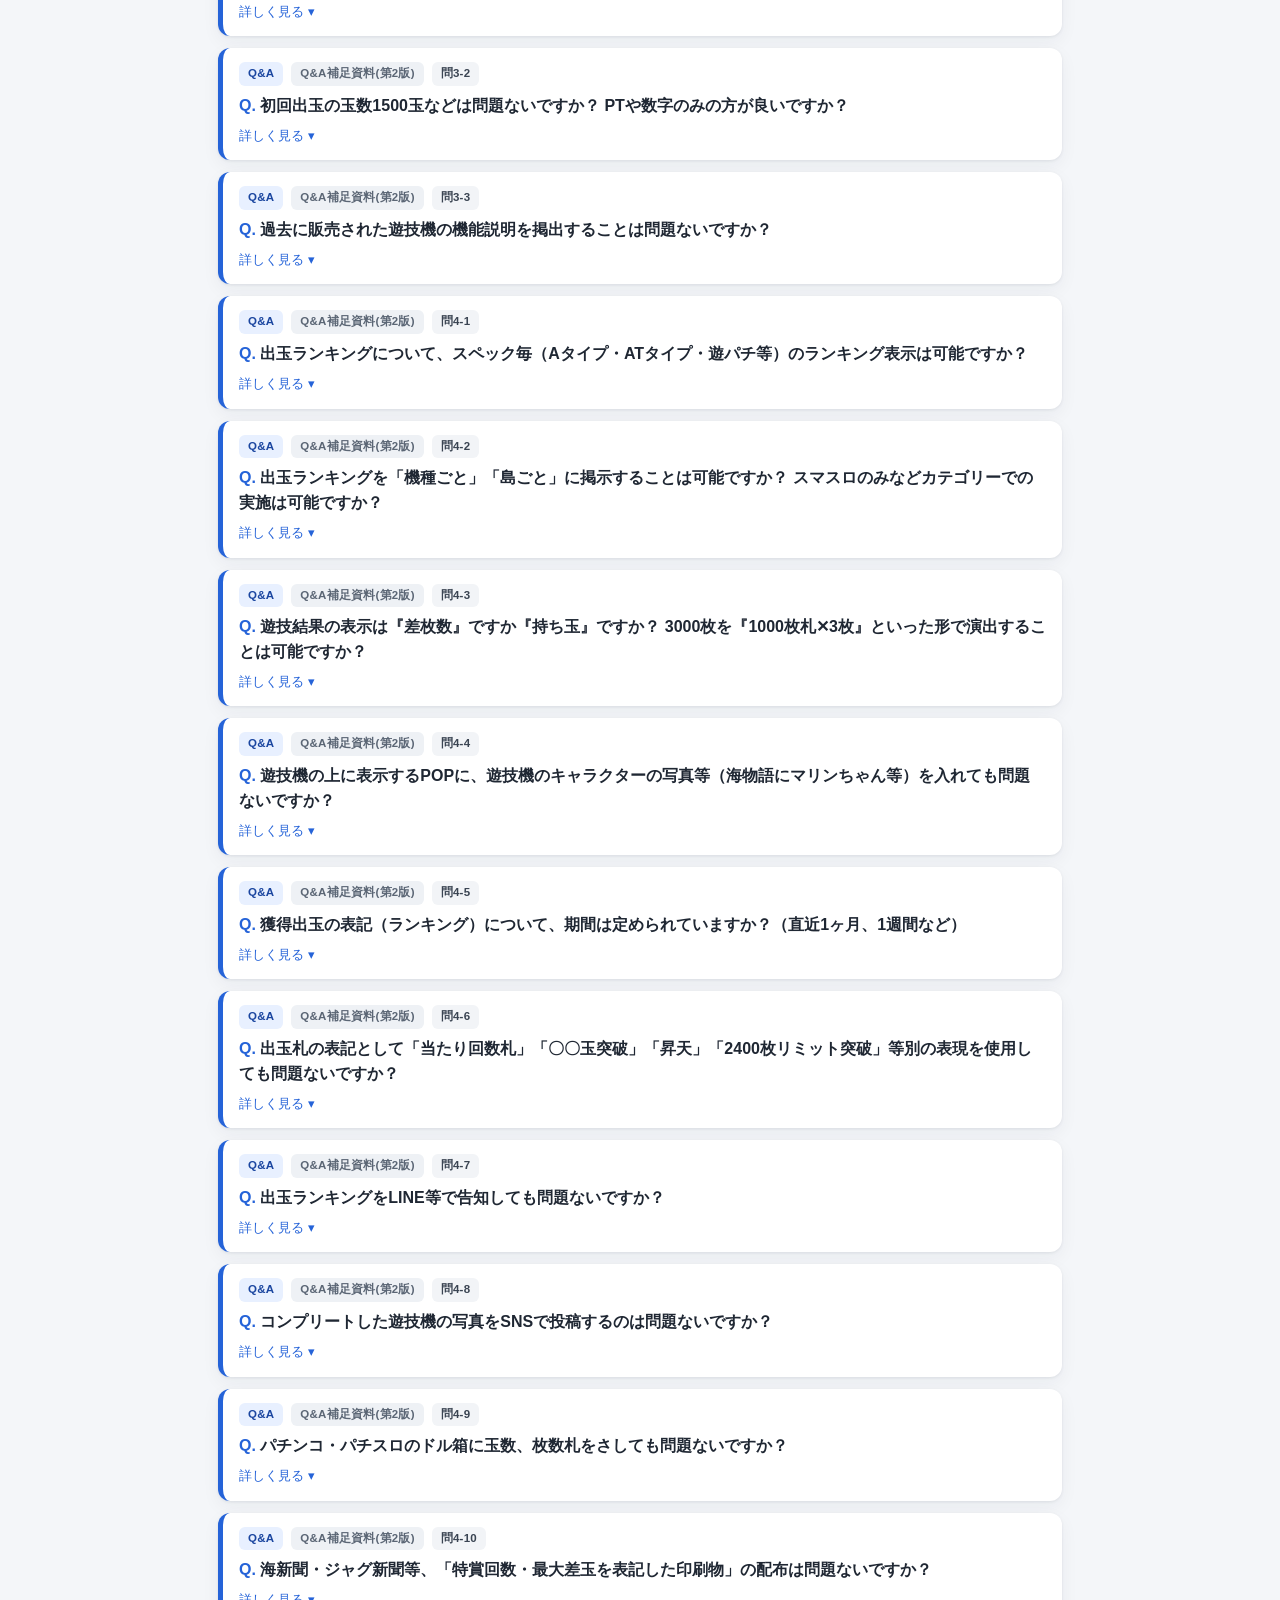
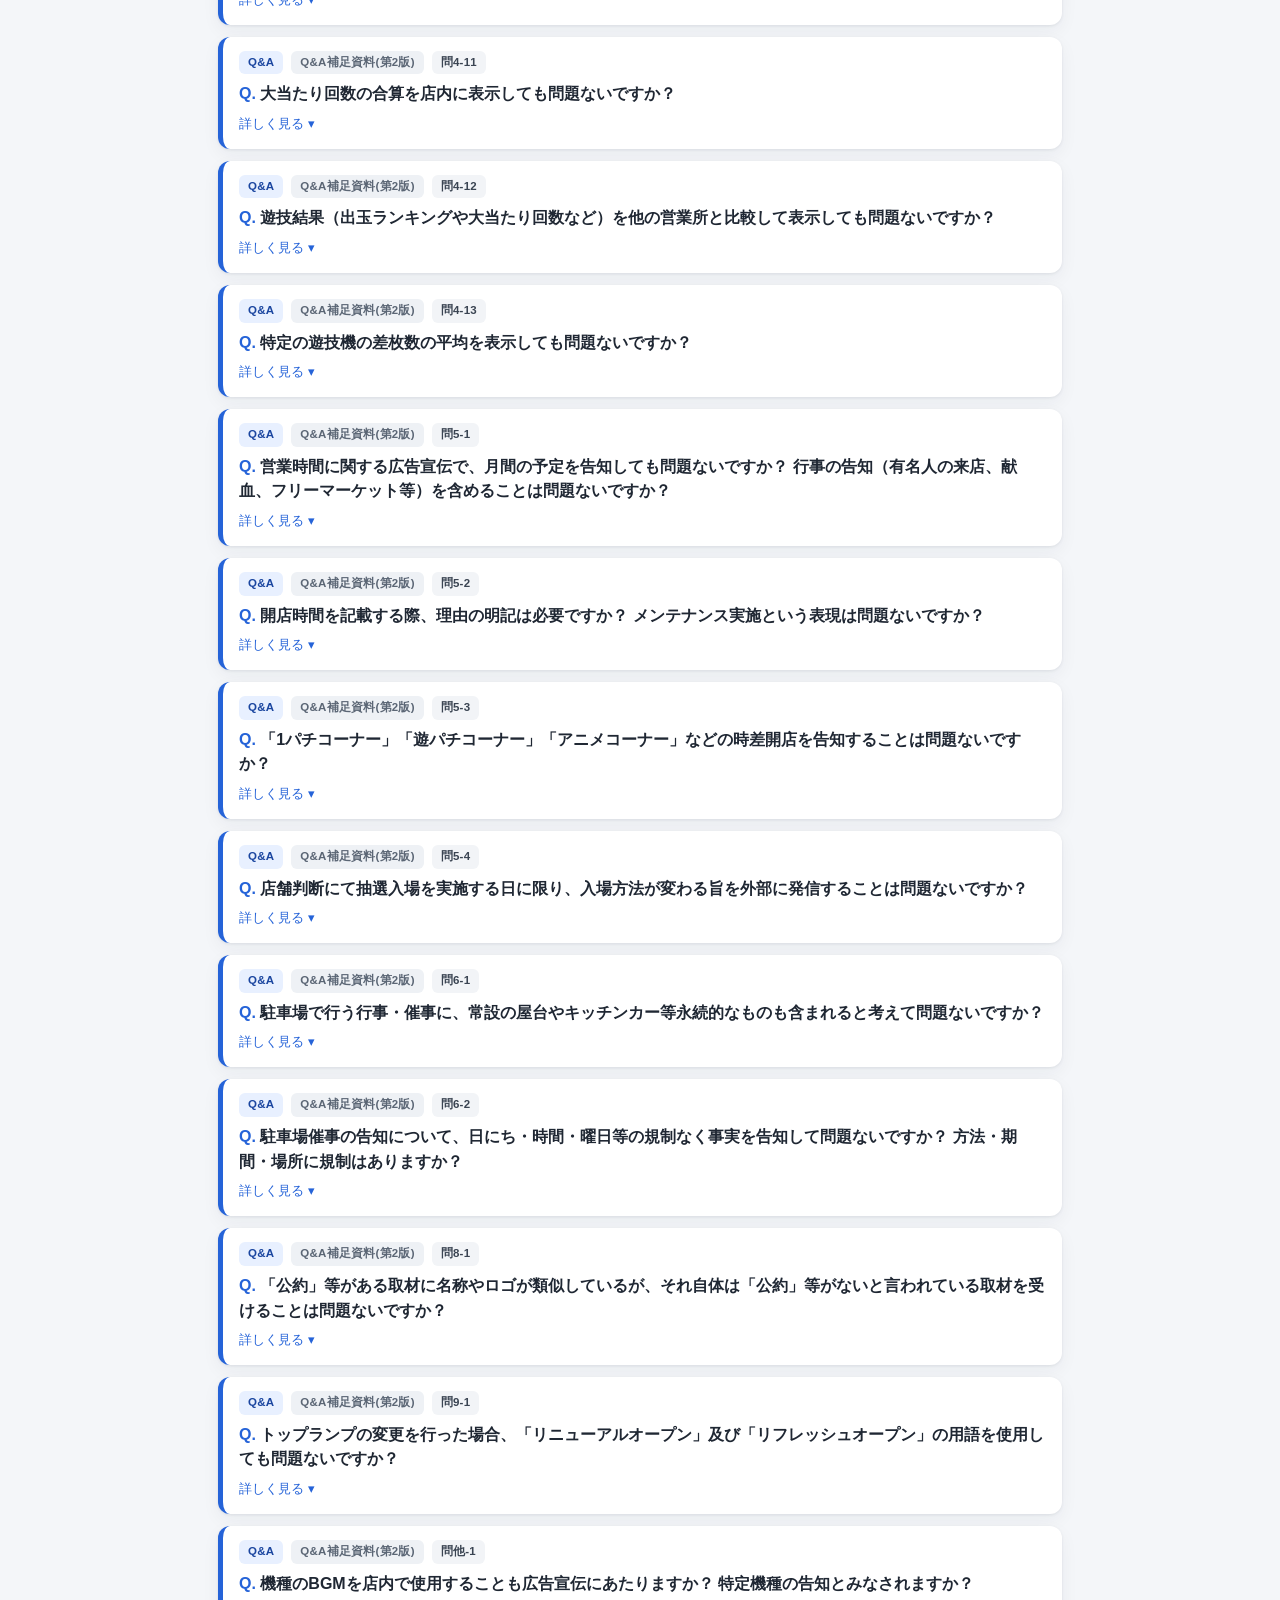
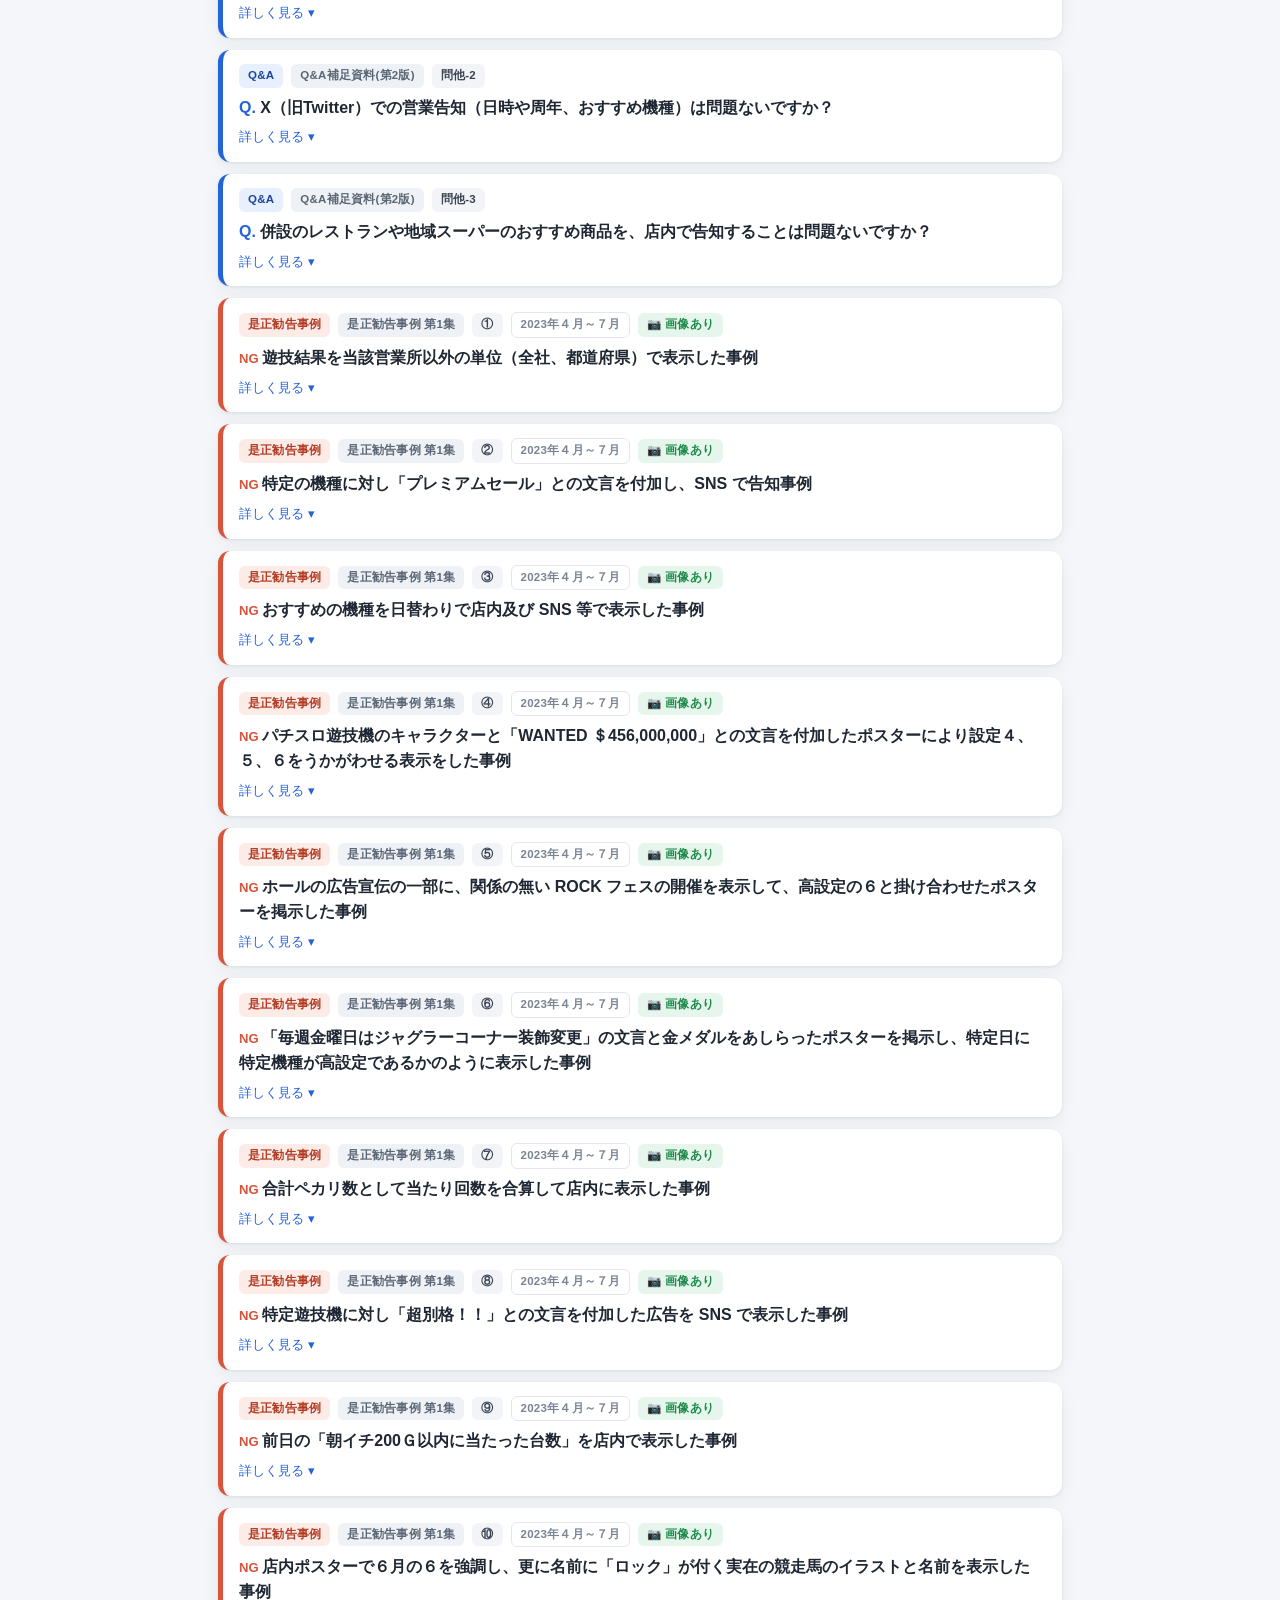
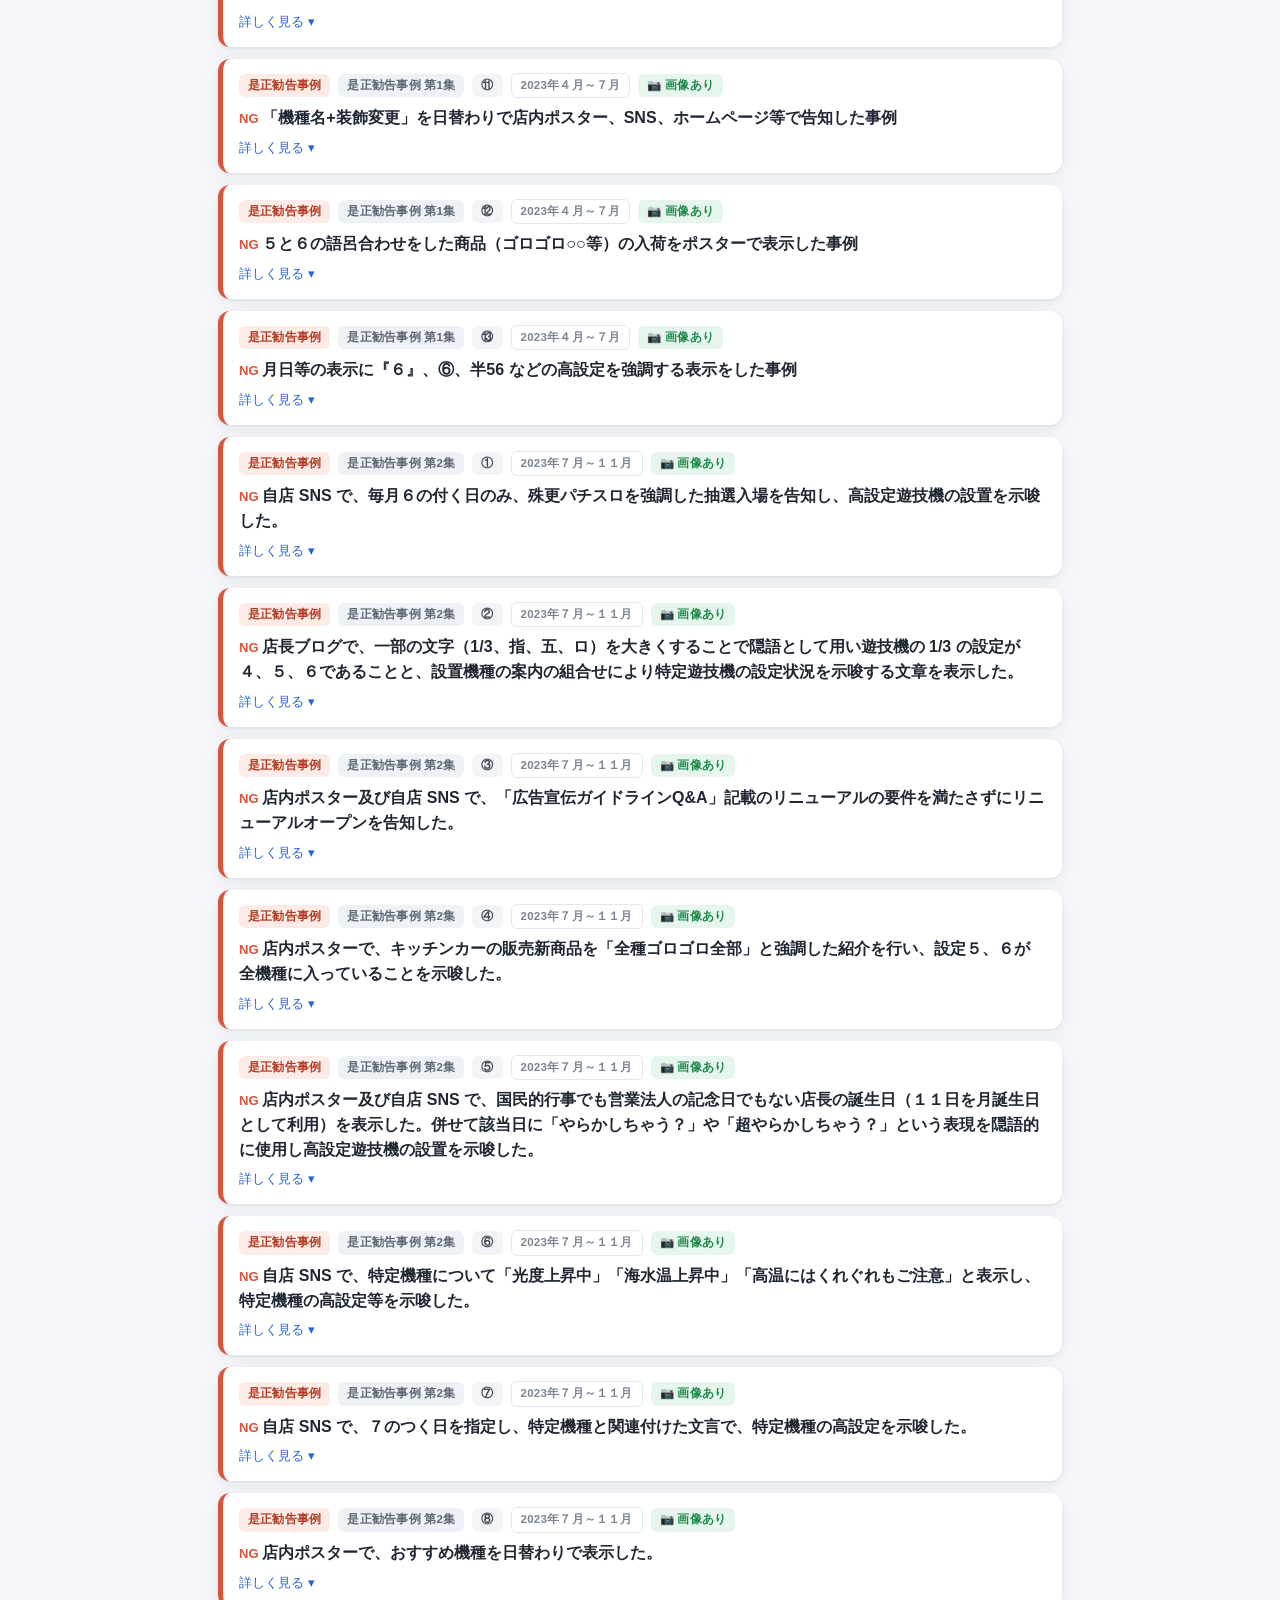
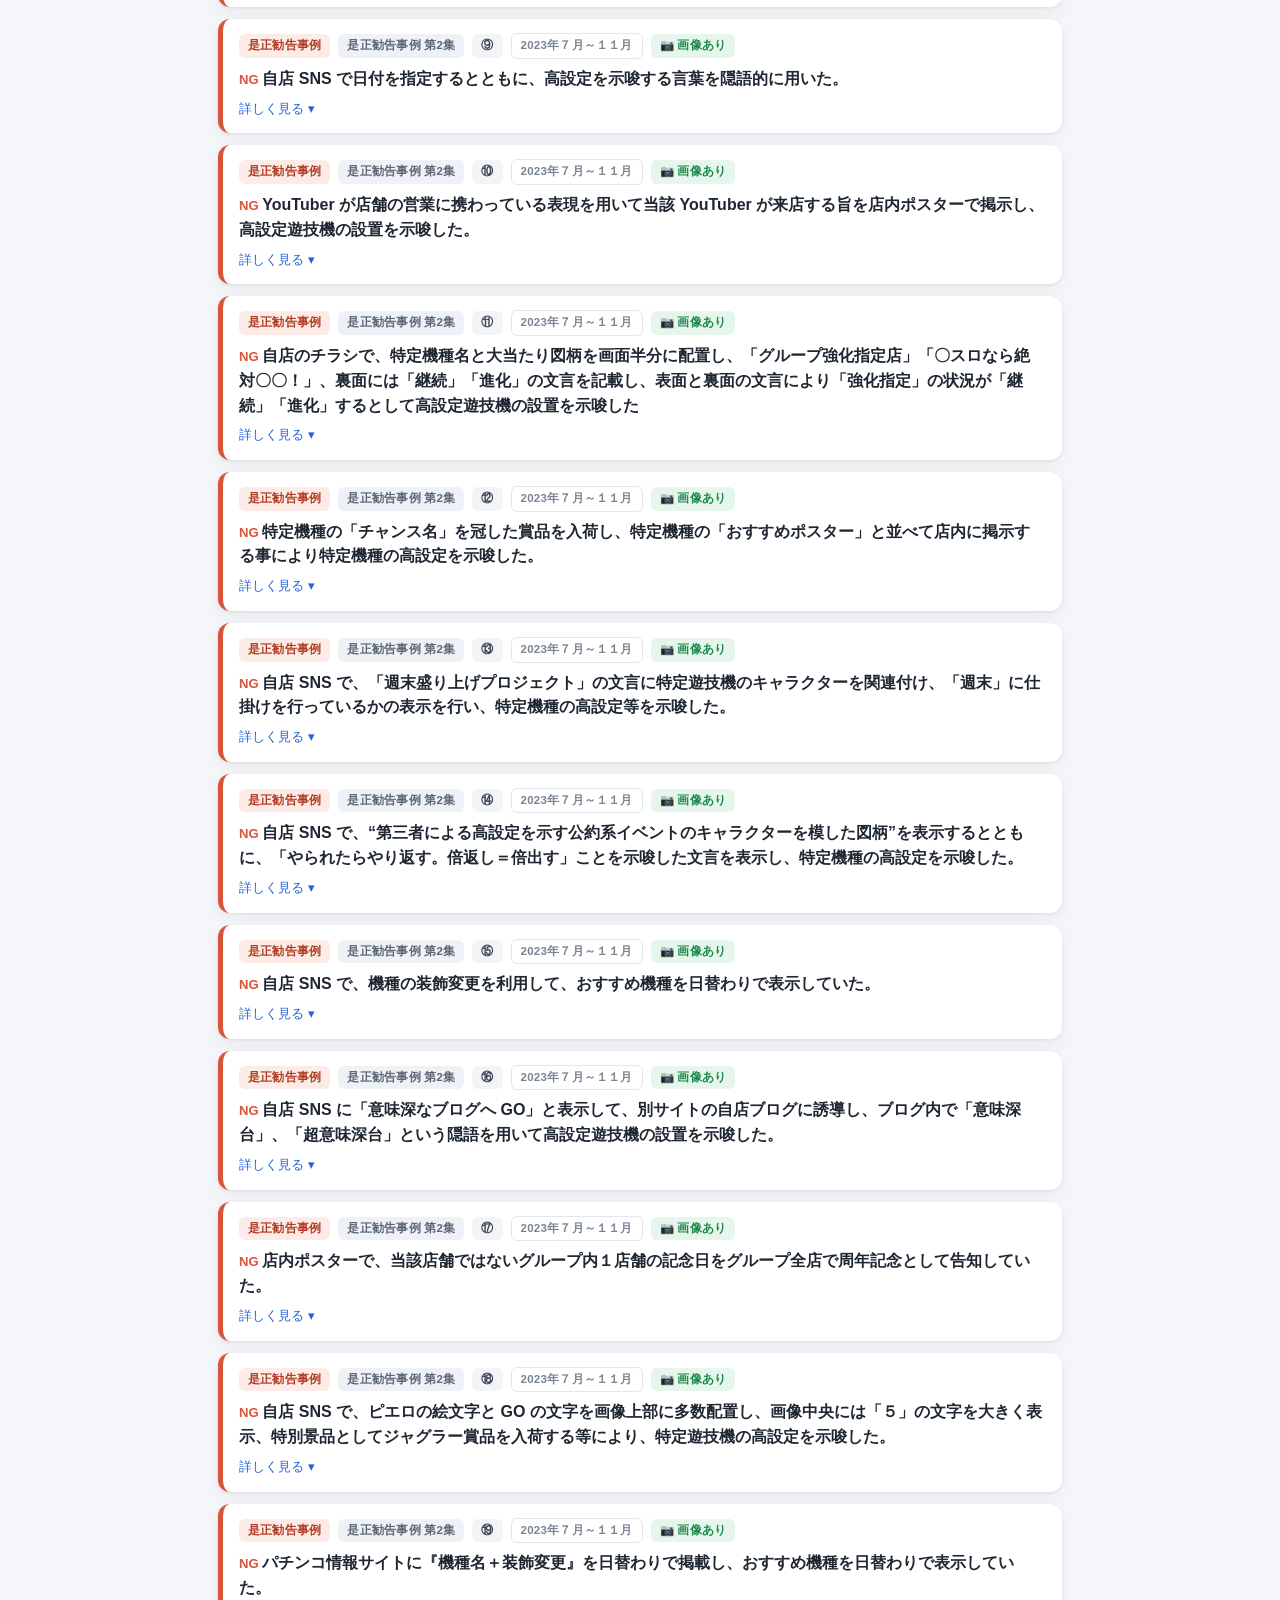
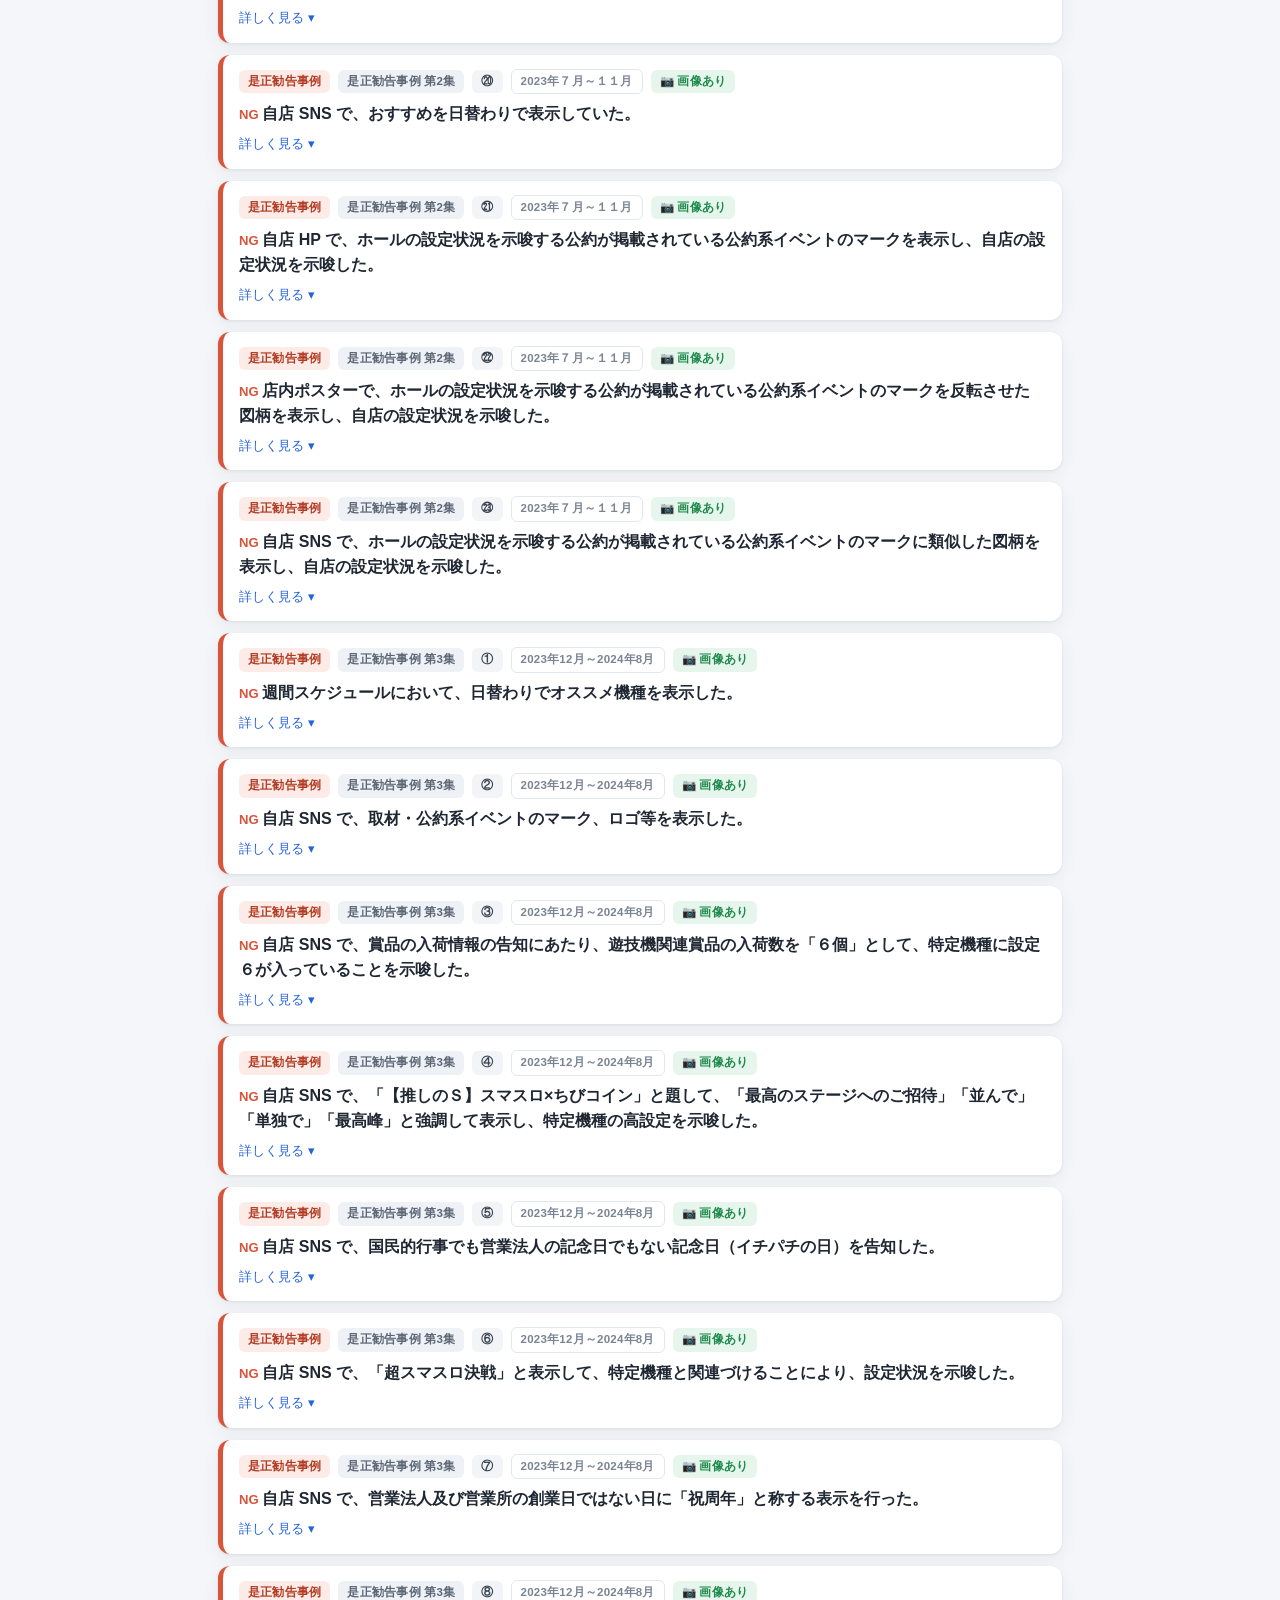
==== commit 89ccf4b0: "セルフチェックの文言を「画像・文章で違反を自己点検」に修正 Co-Authored-By: Claude Opus 4.8 <noreply@anthropic.com>" ====
--- a/index.html
+++ b/index.html
@@ -14,7 +14,7 @@
     <div class="wrap">
       <nav class="topnav">
         <a href="index.html" class="active"><span class="nav-t">🔍 検索DB</span><span class="nav-d">条文・Q&A・是正事例を検索</span></a>
-        <a href="check.html"><span class="nav-t">🧪 広告セルフチェック</span><span class="nav-d">画像で違反を自己点検</span></a>
+        <a href="check.html"><span class="nav-t">🧪 広告セルフチェック</span><span class="nav-d">画像・文章で違反を自己点検</span></a>
         <a href="gyokai.html"><span class="nav-t">🗺️ 業界マップ</span><span class="nav-d">団体の全体図・相関図</span></a>
       </nav>
       <h1>広告宣伝ガイドライン 検索データベース</h1>
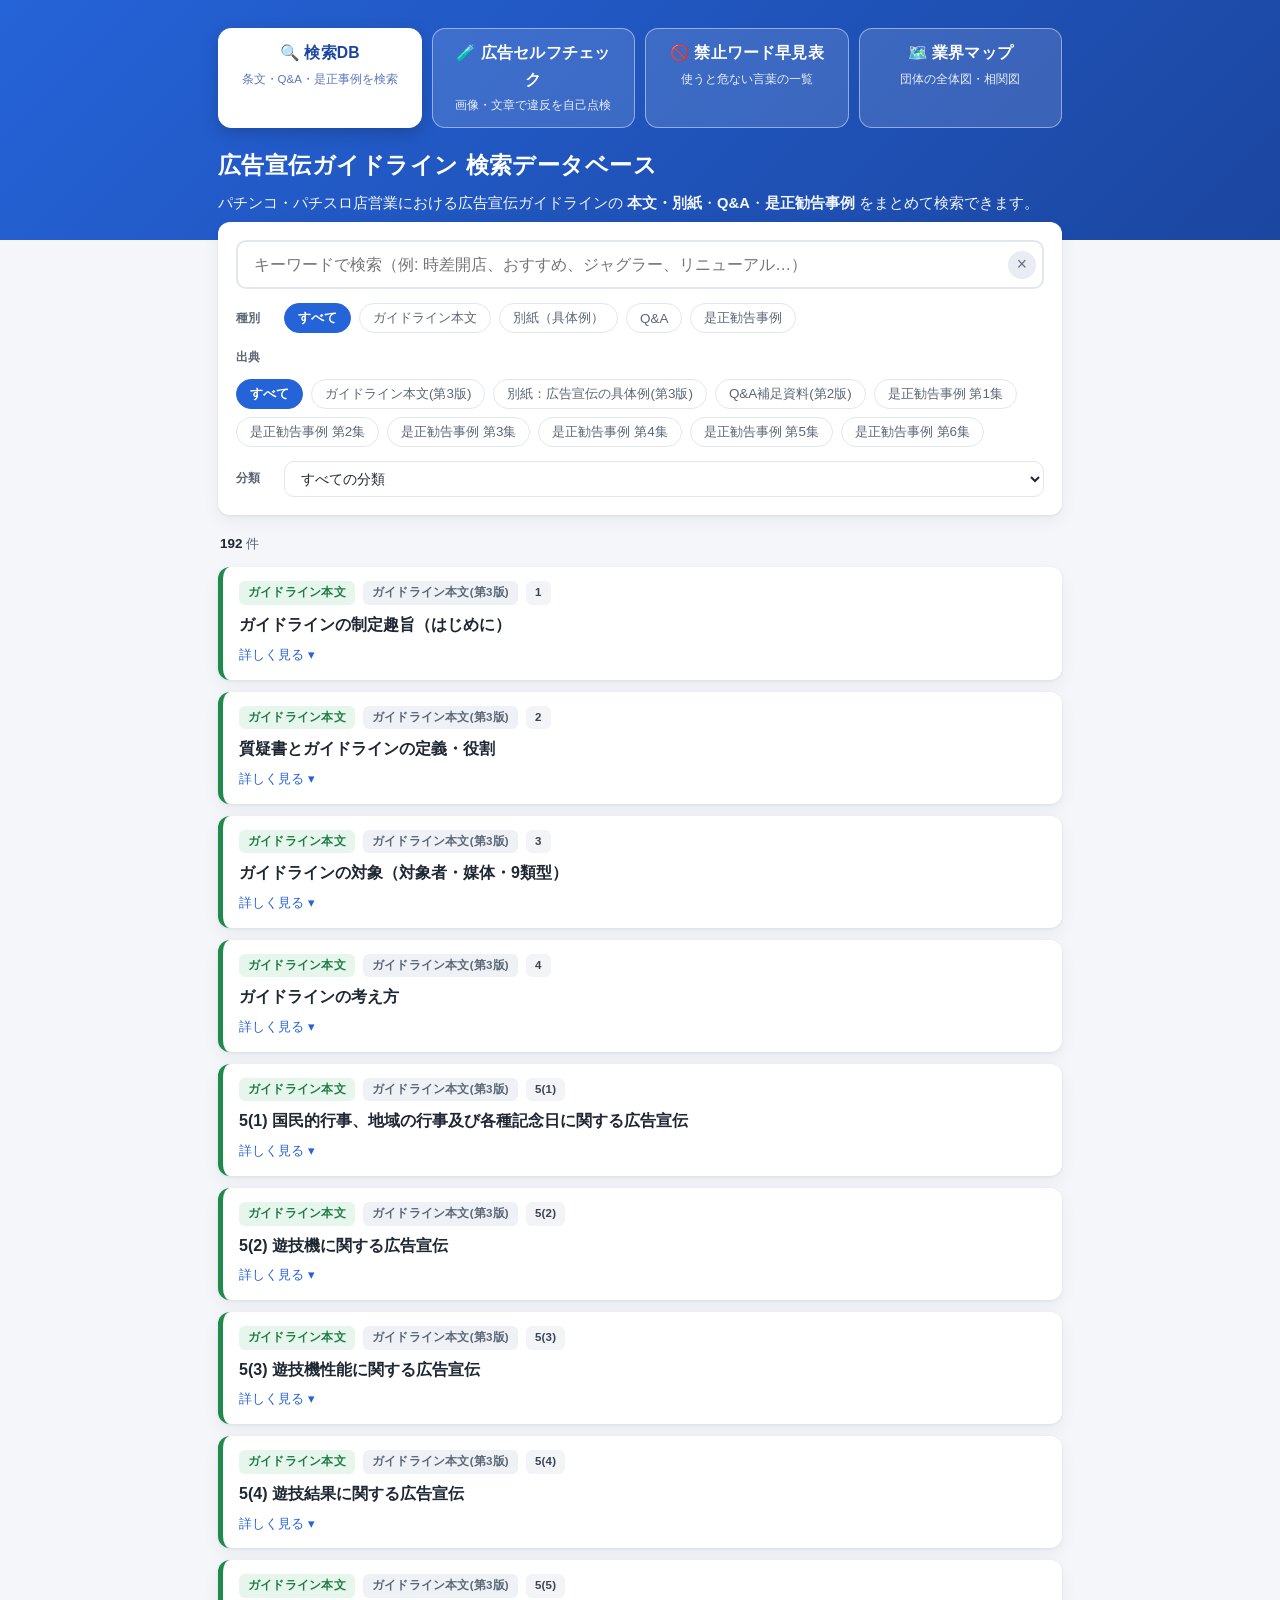
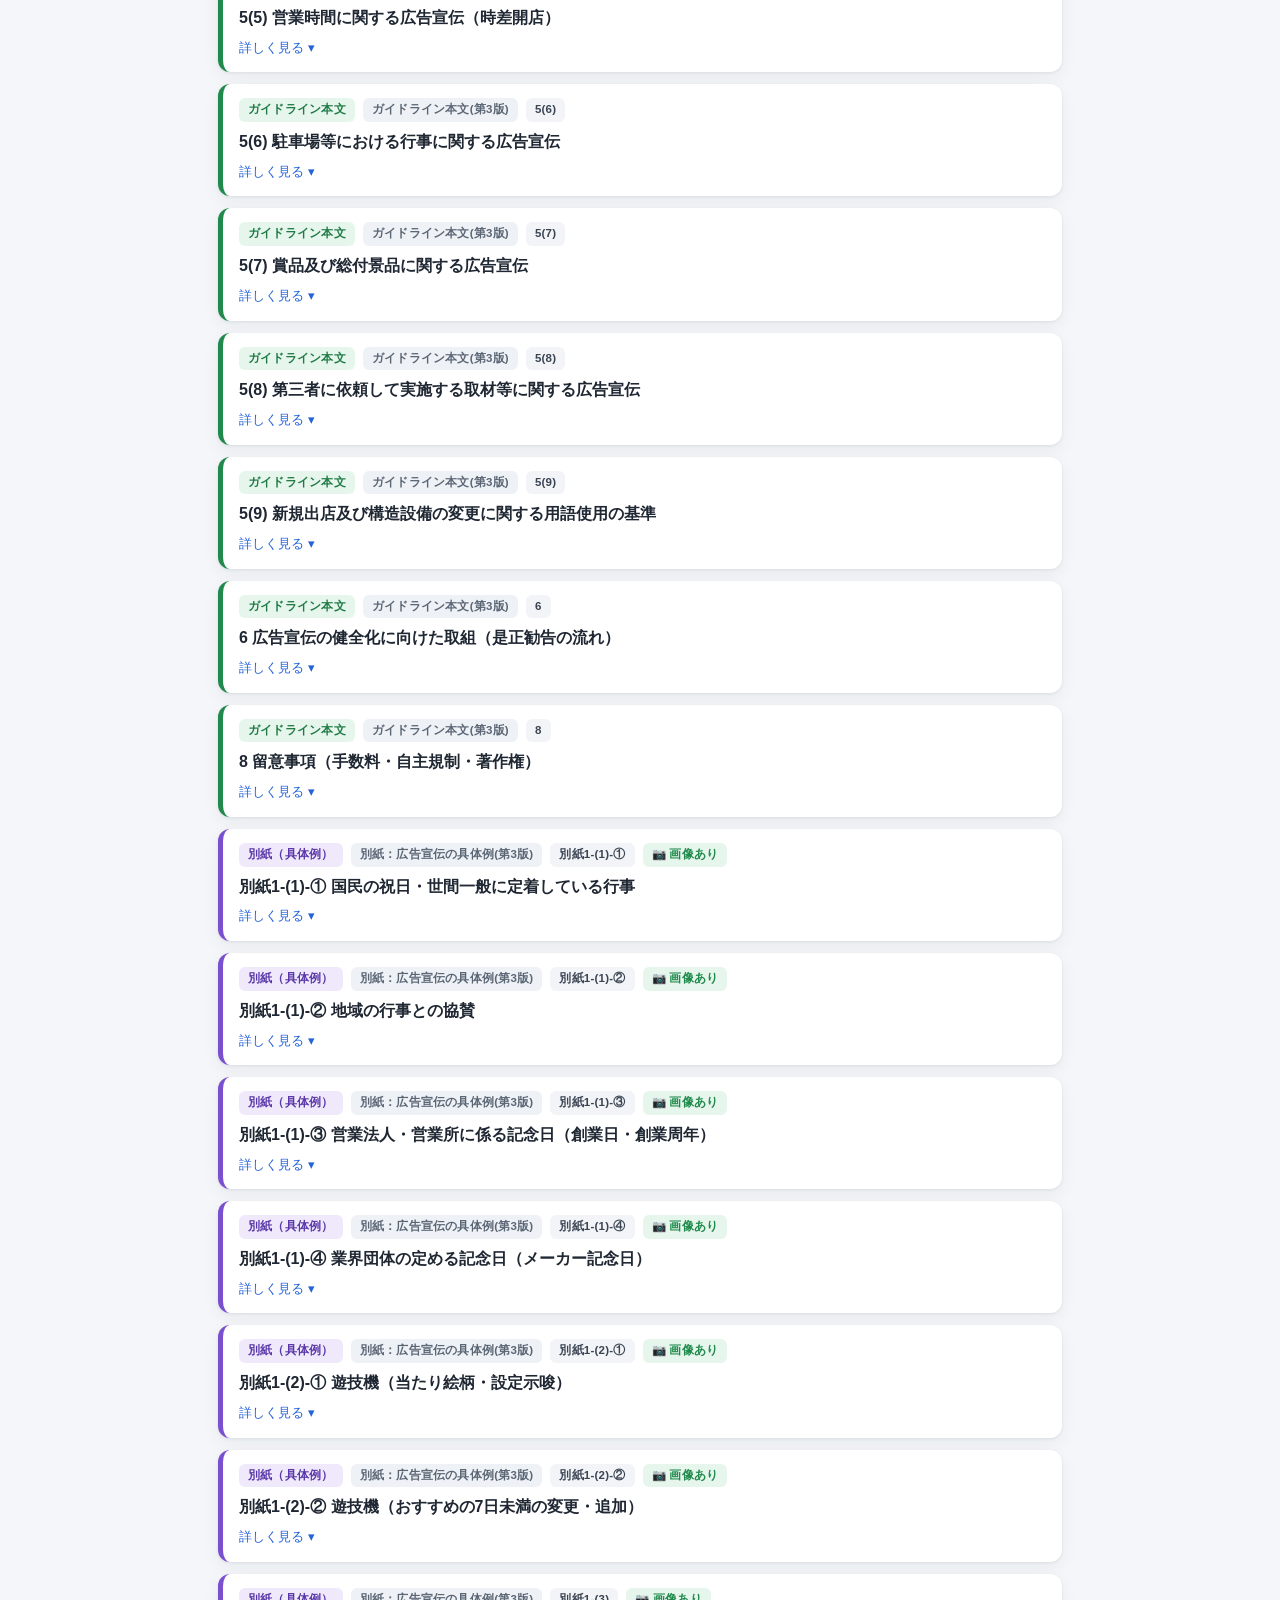
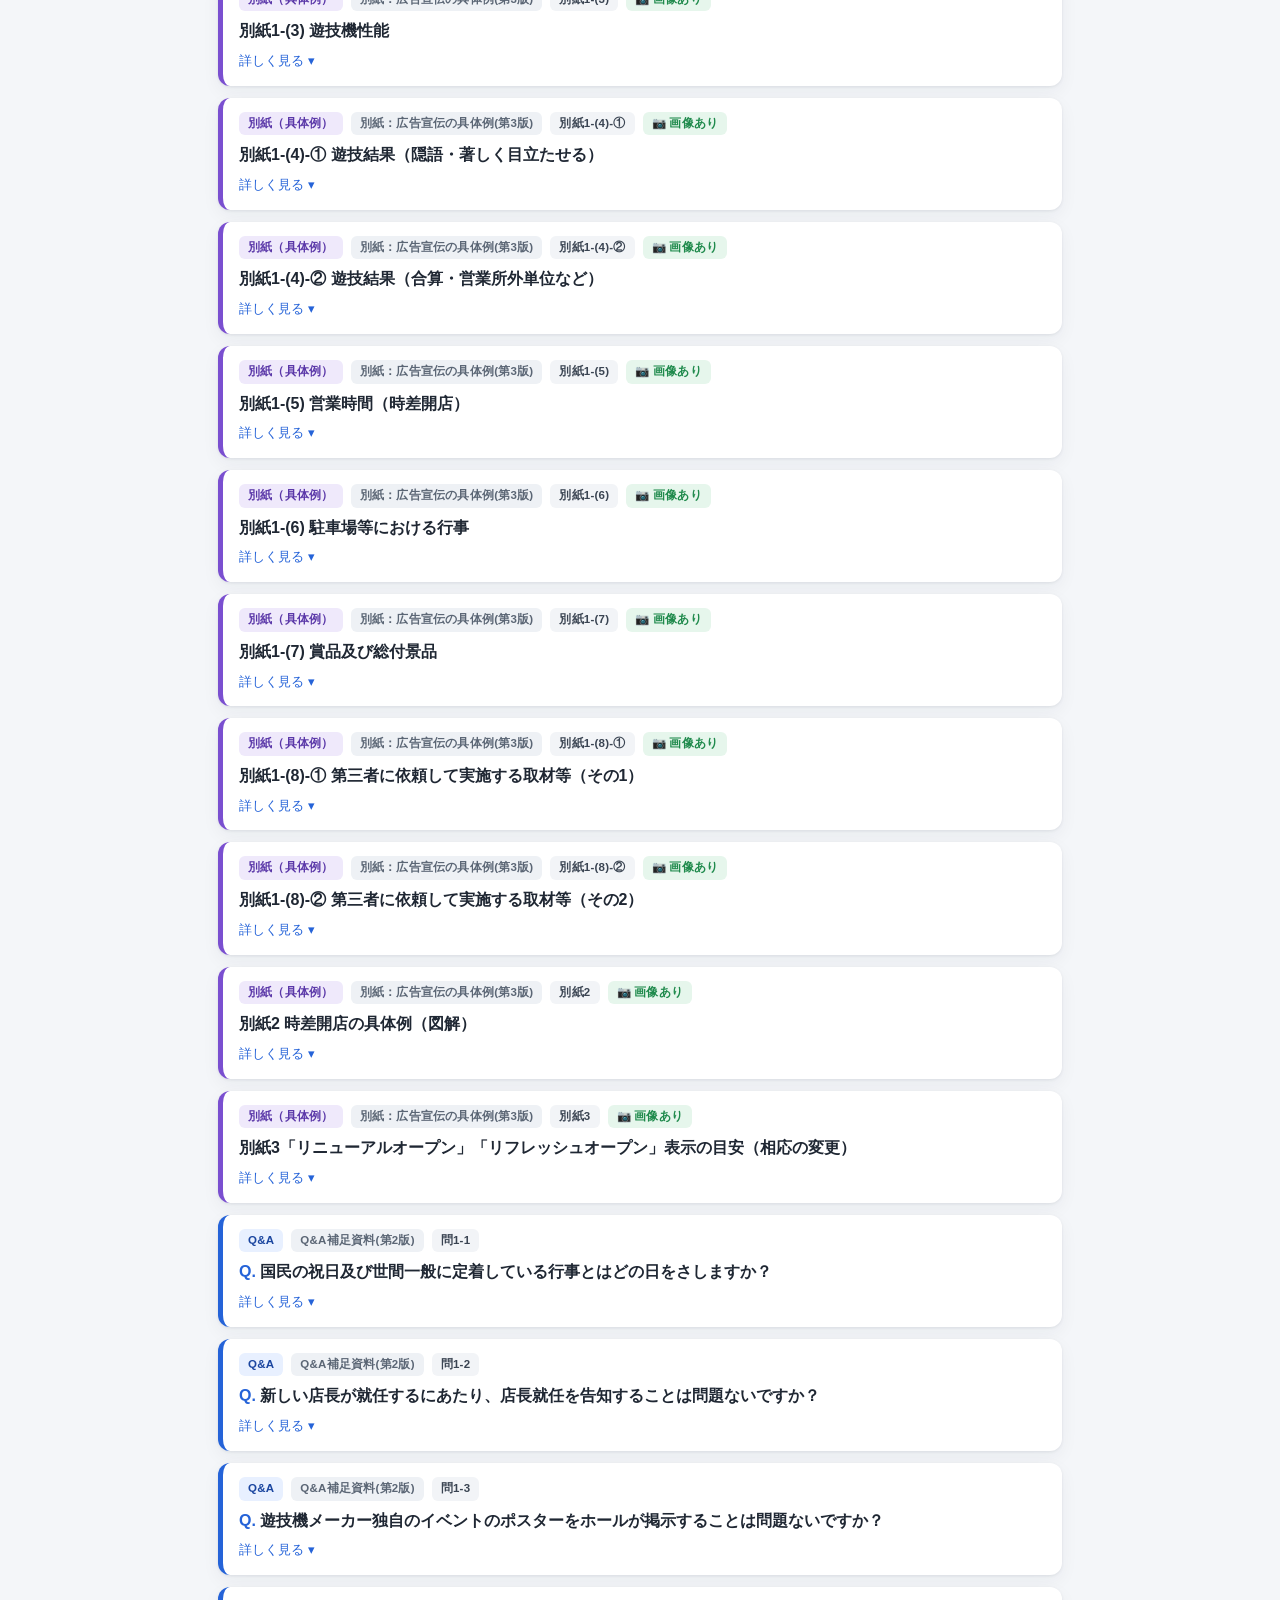
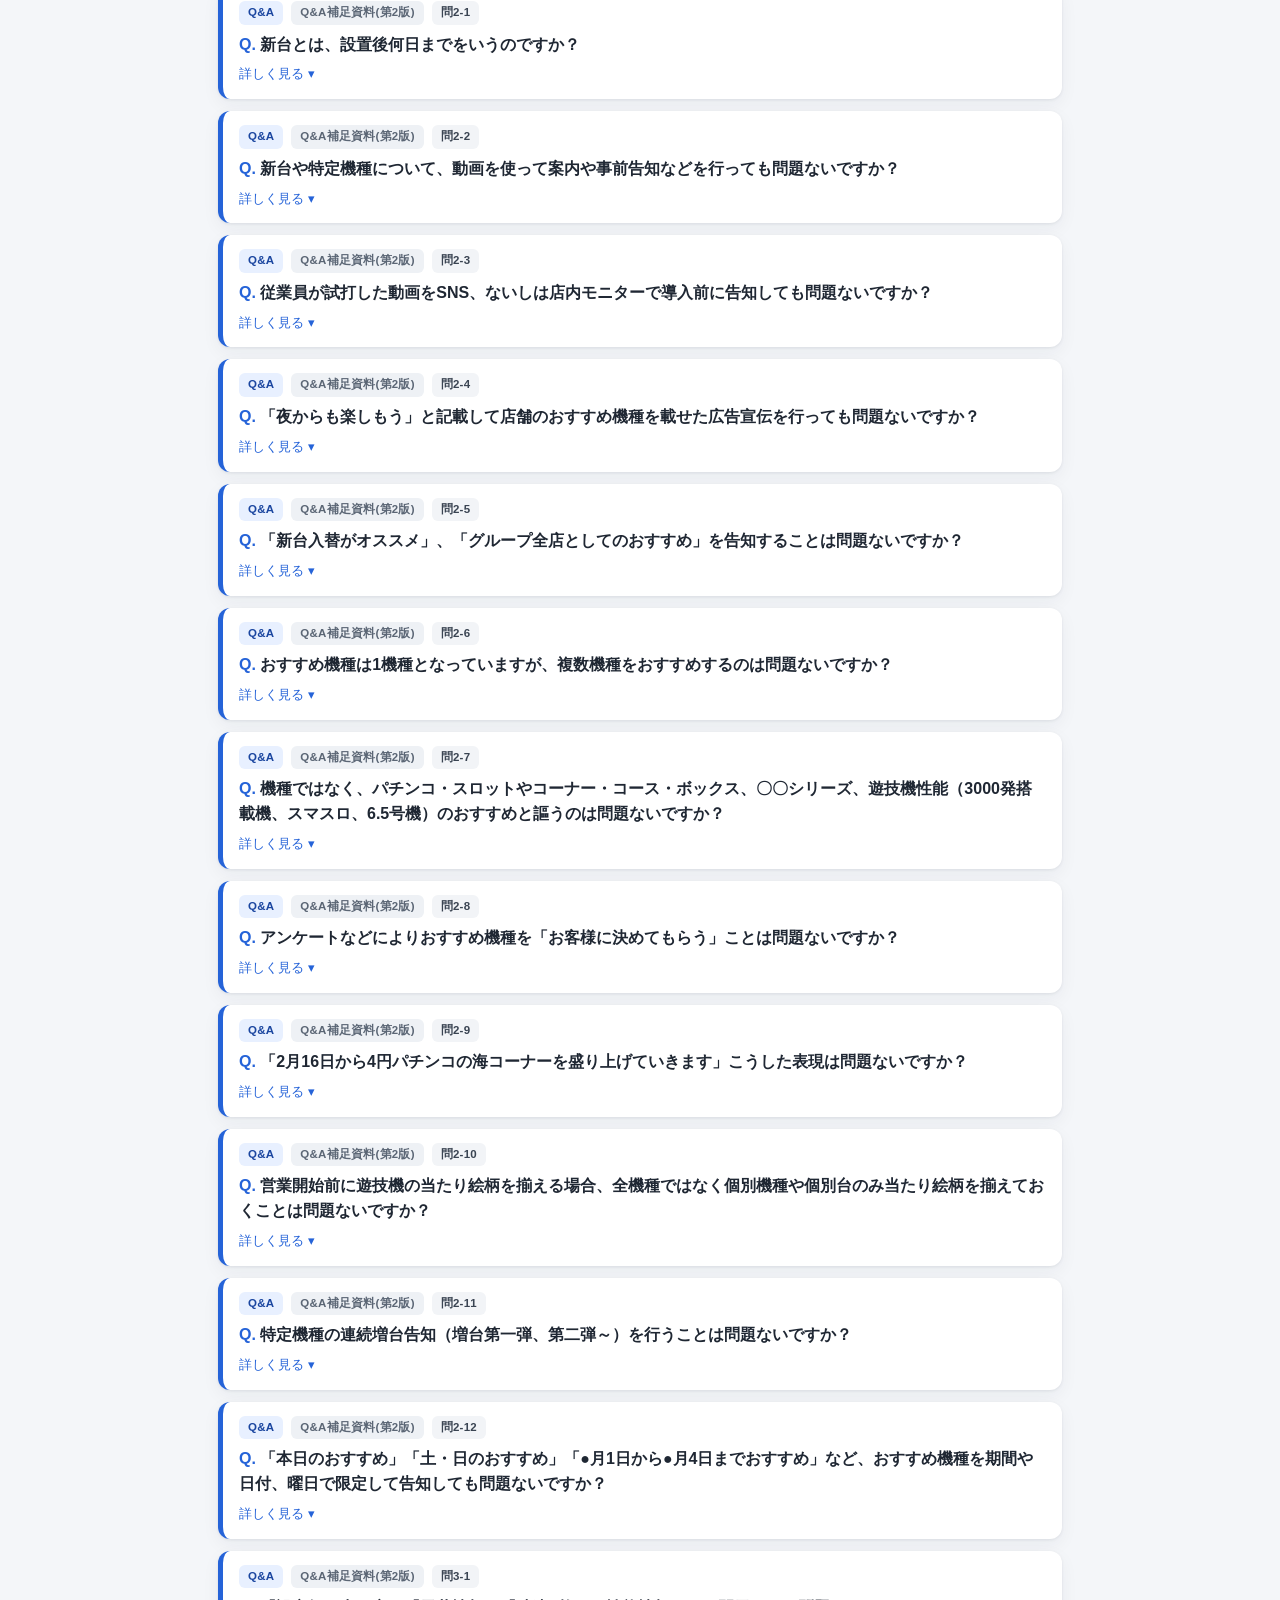
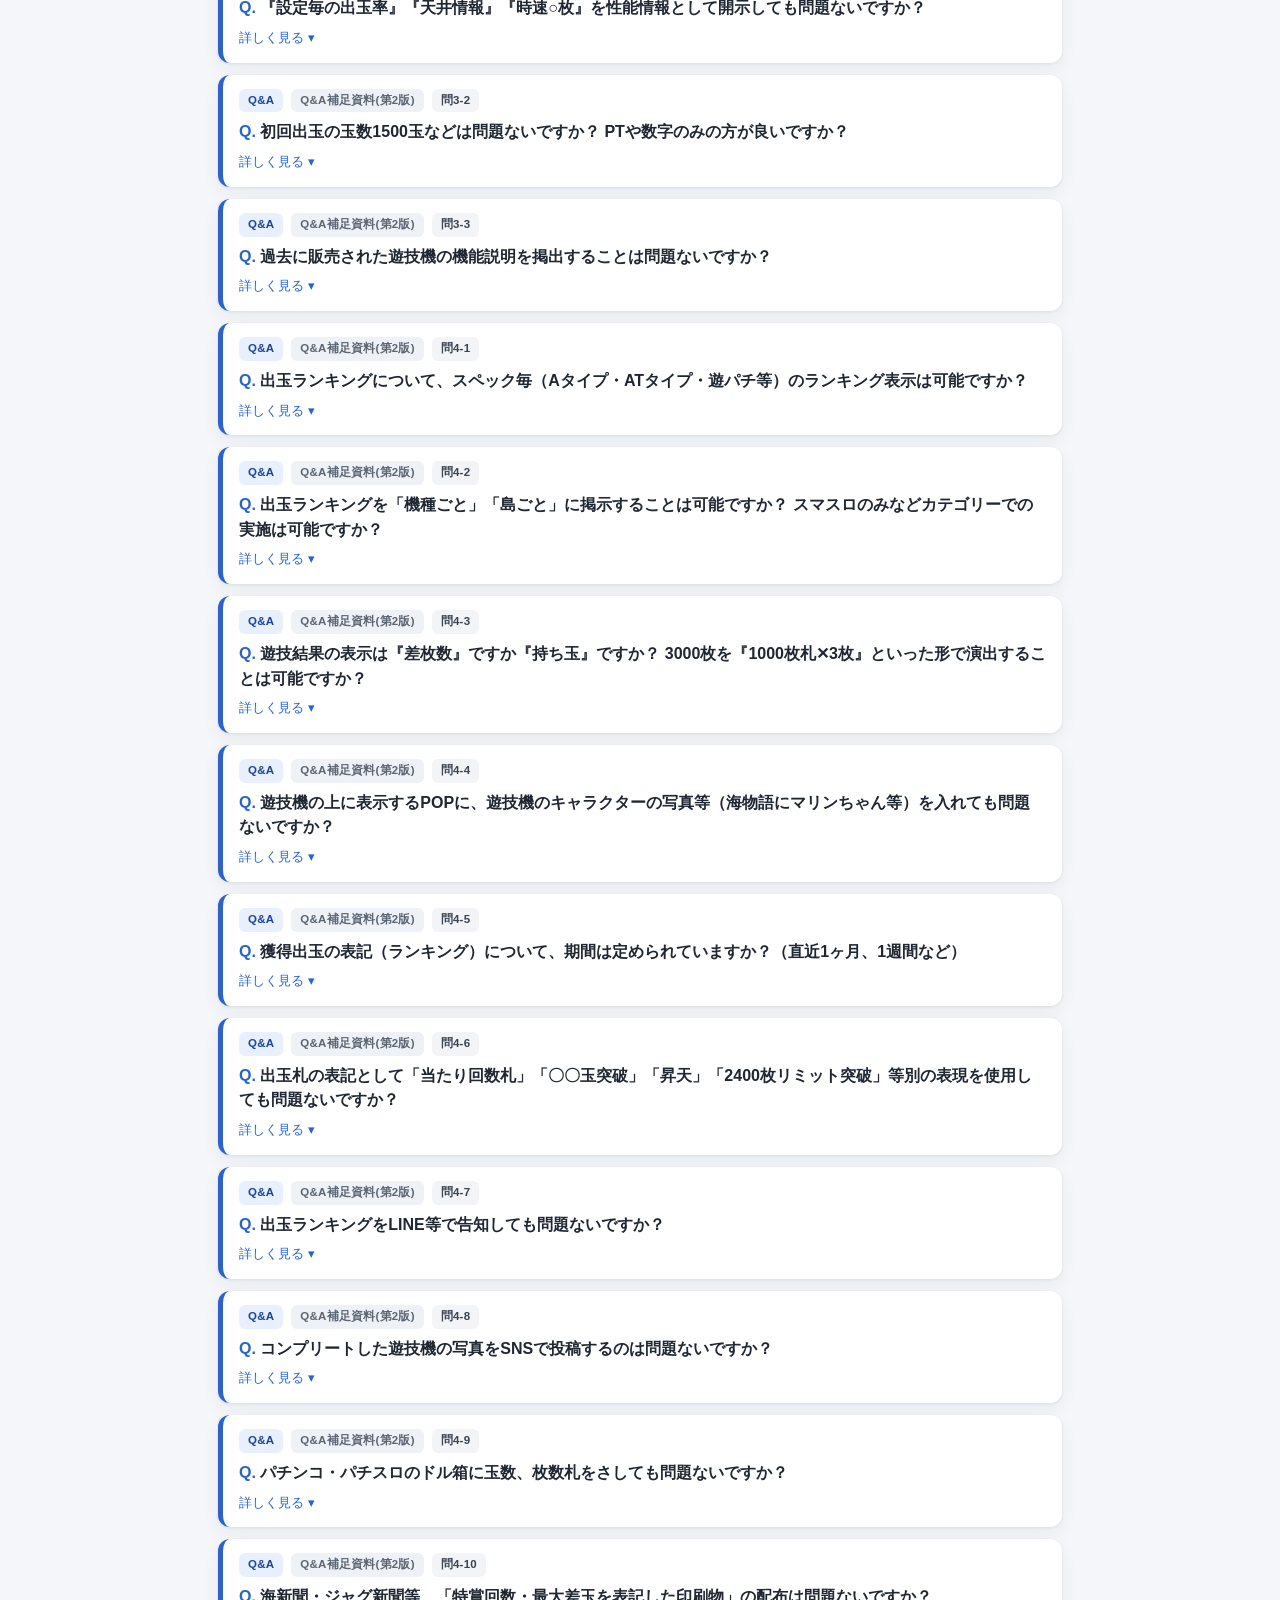
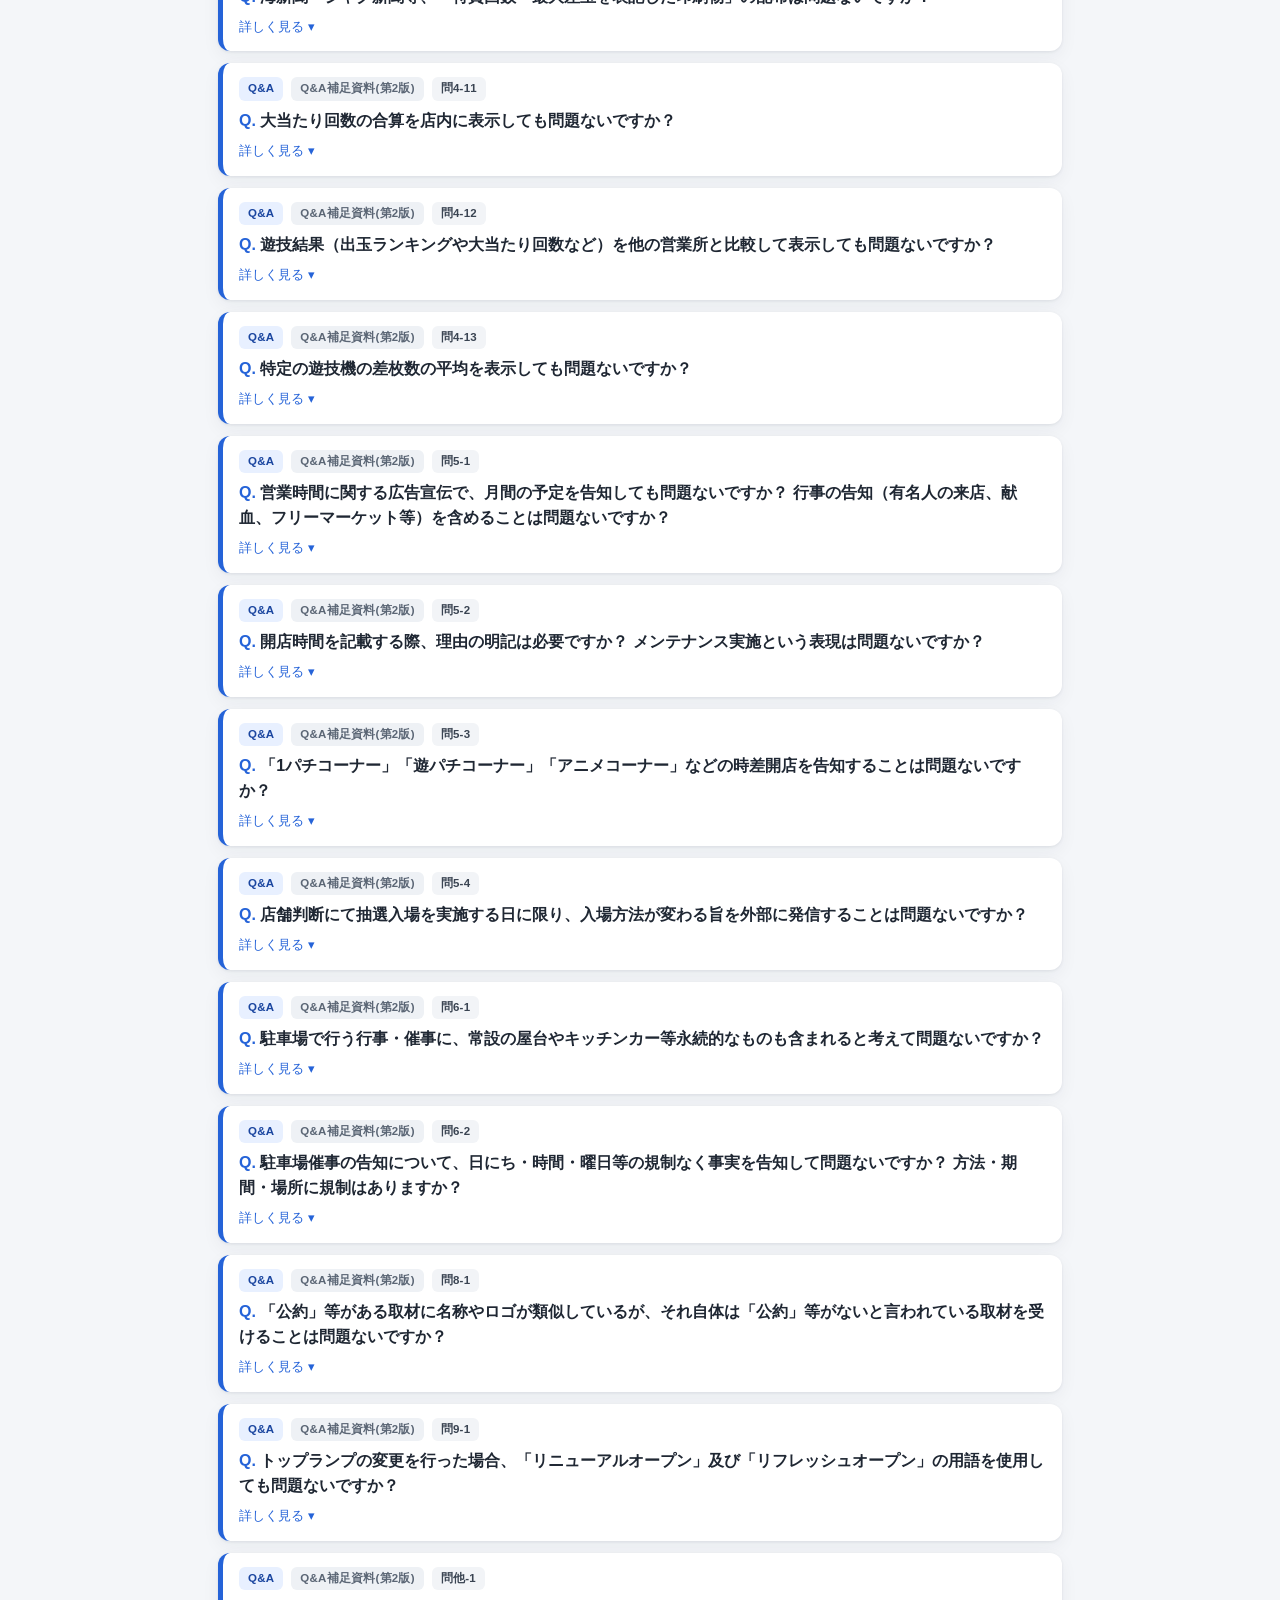
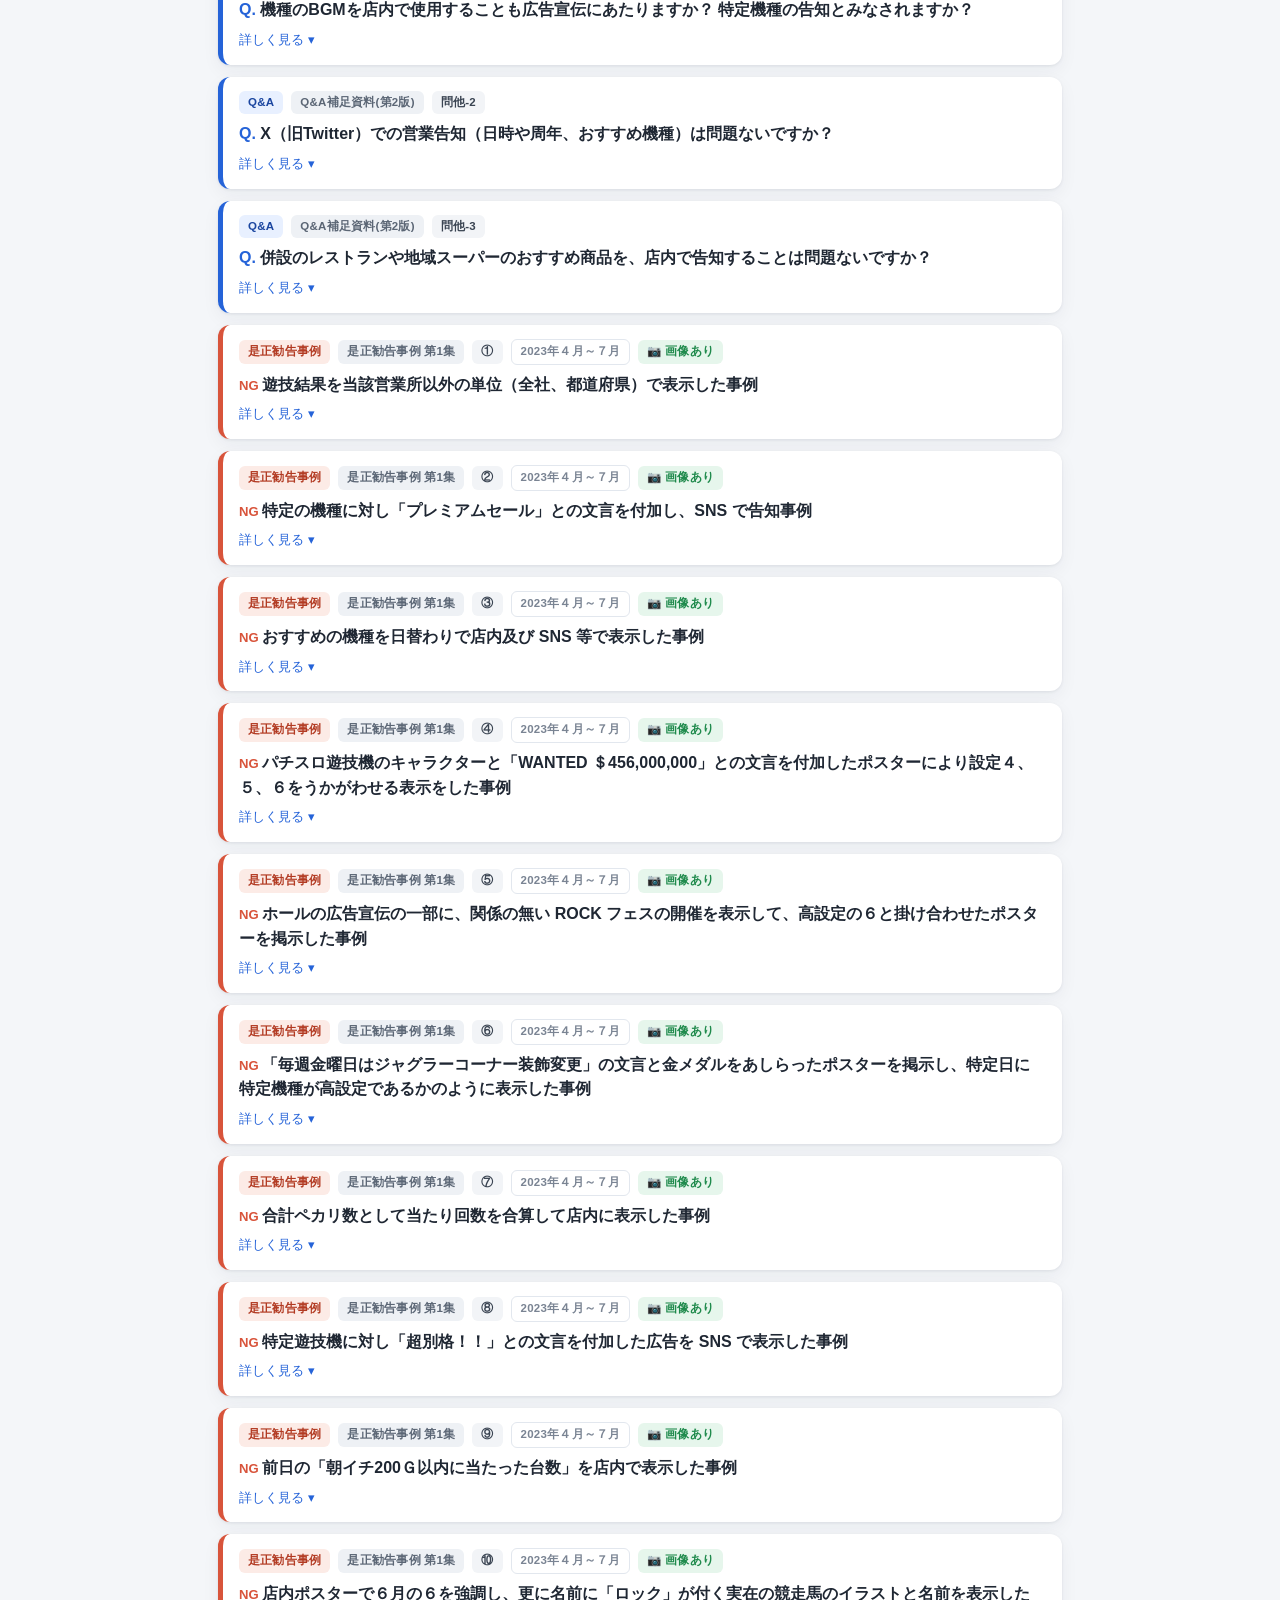
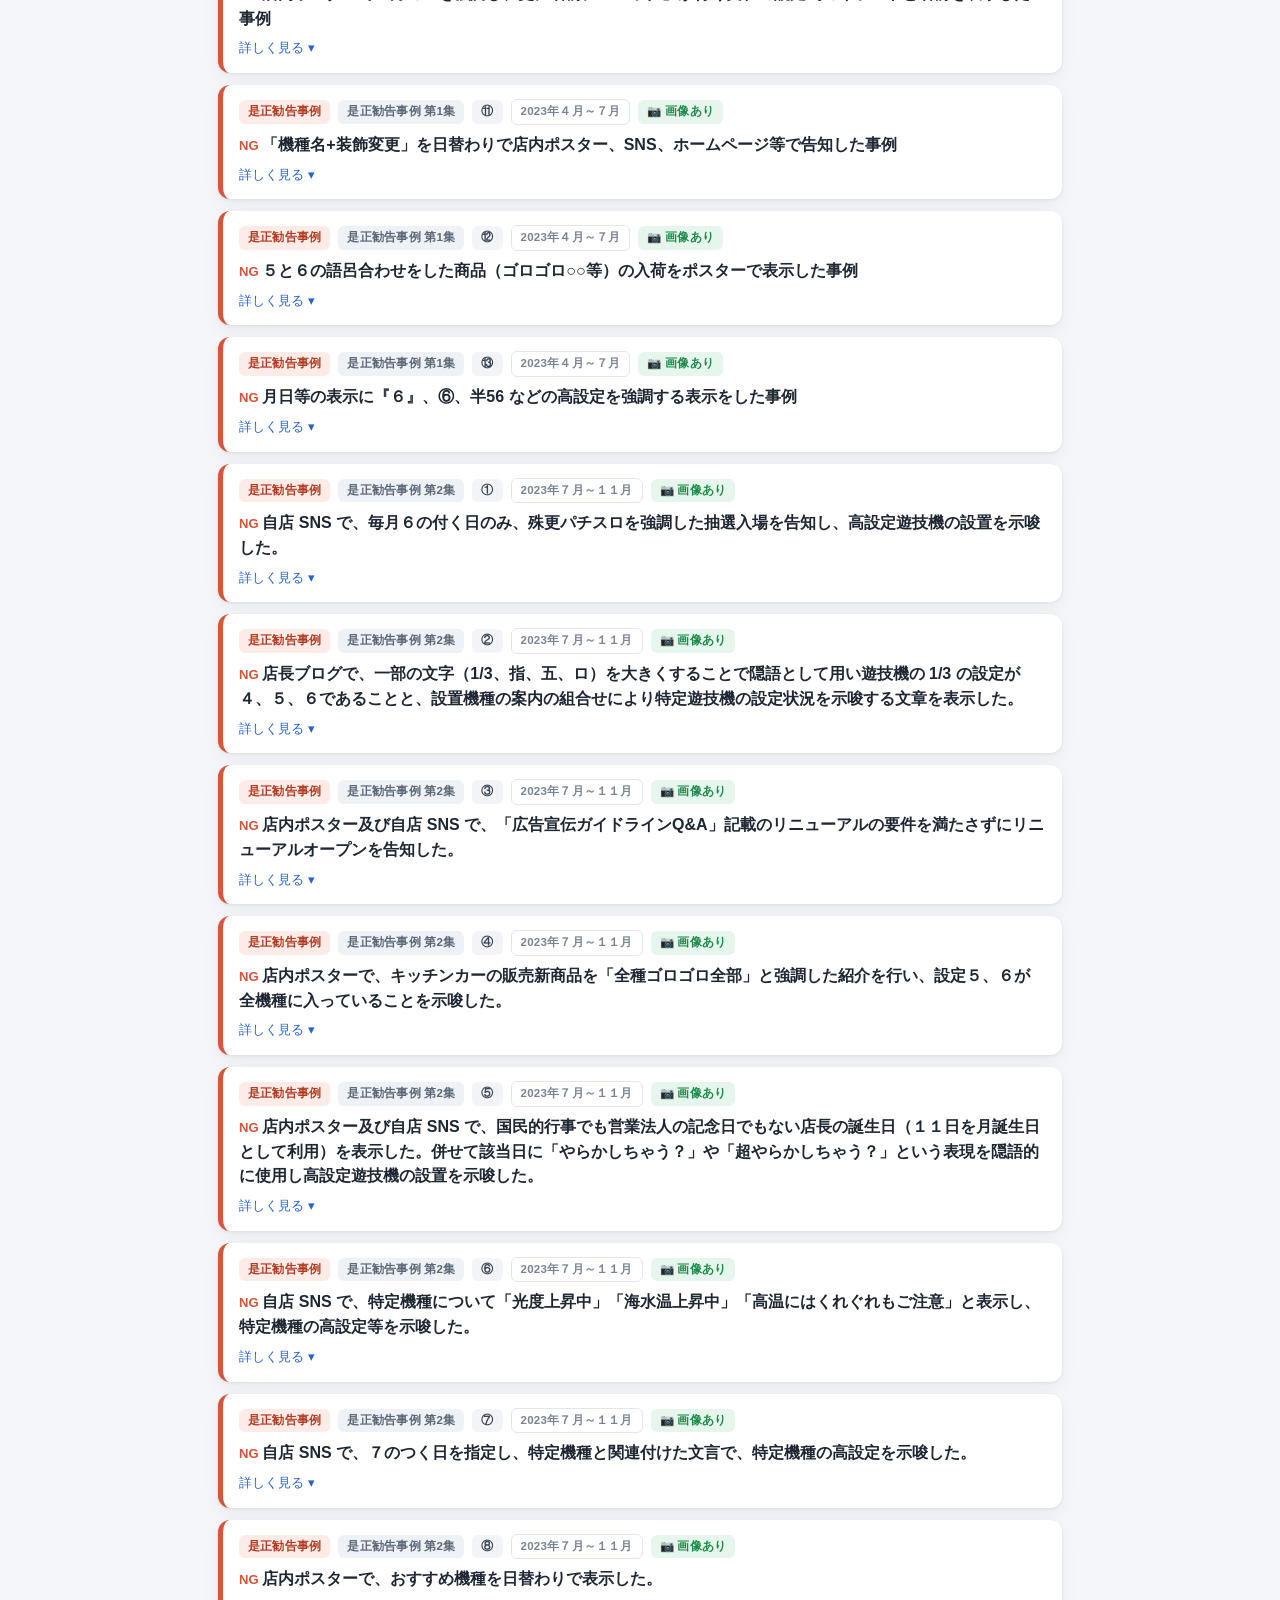
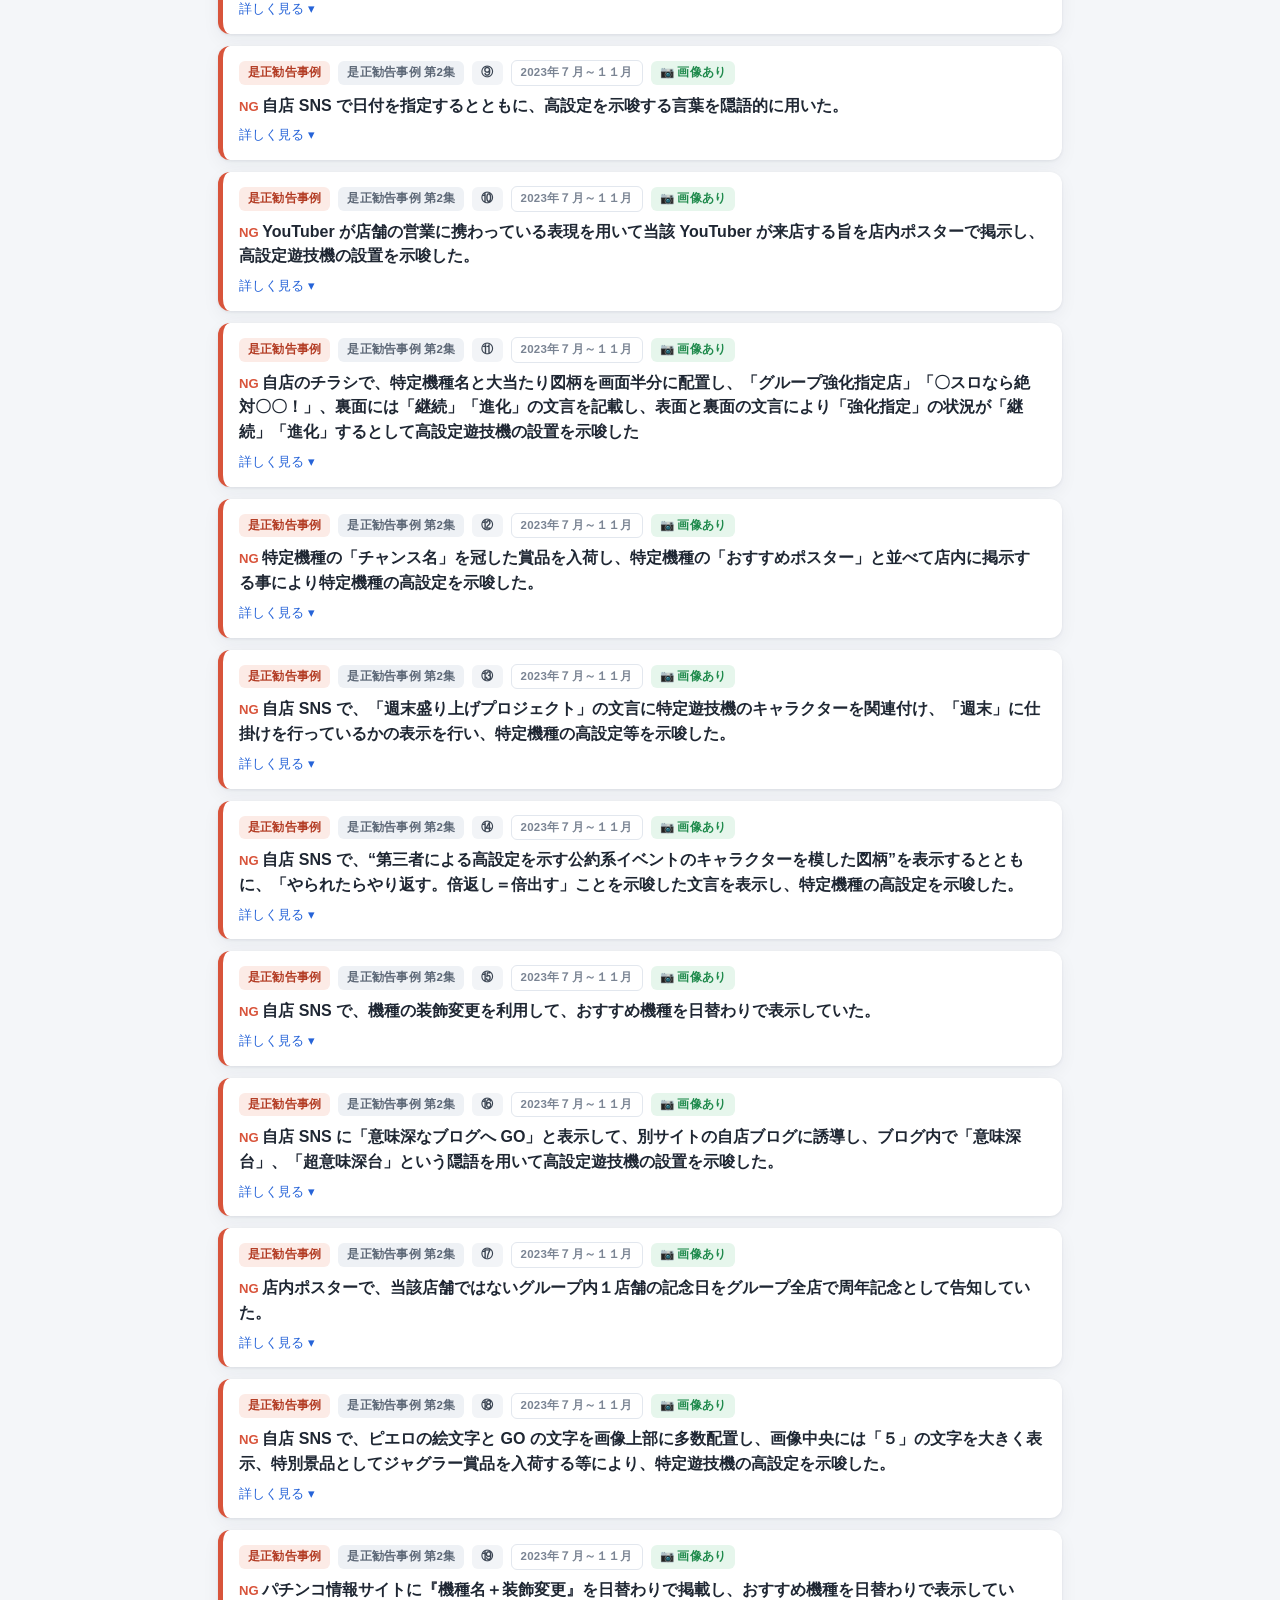
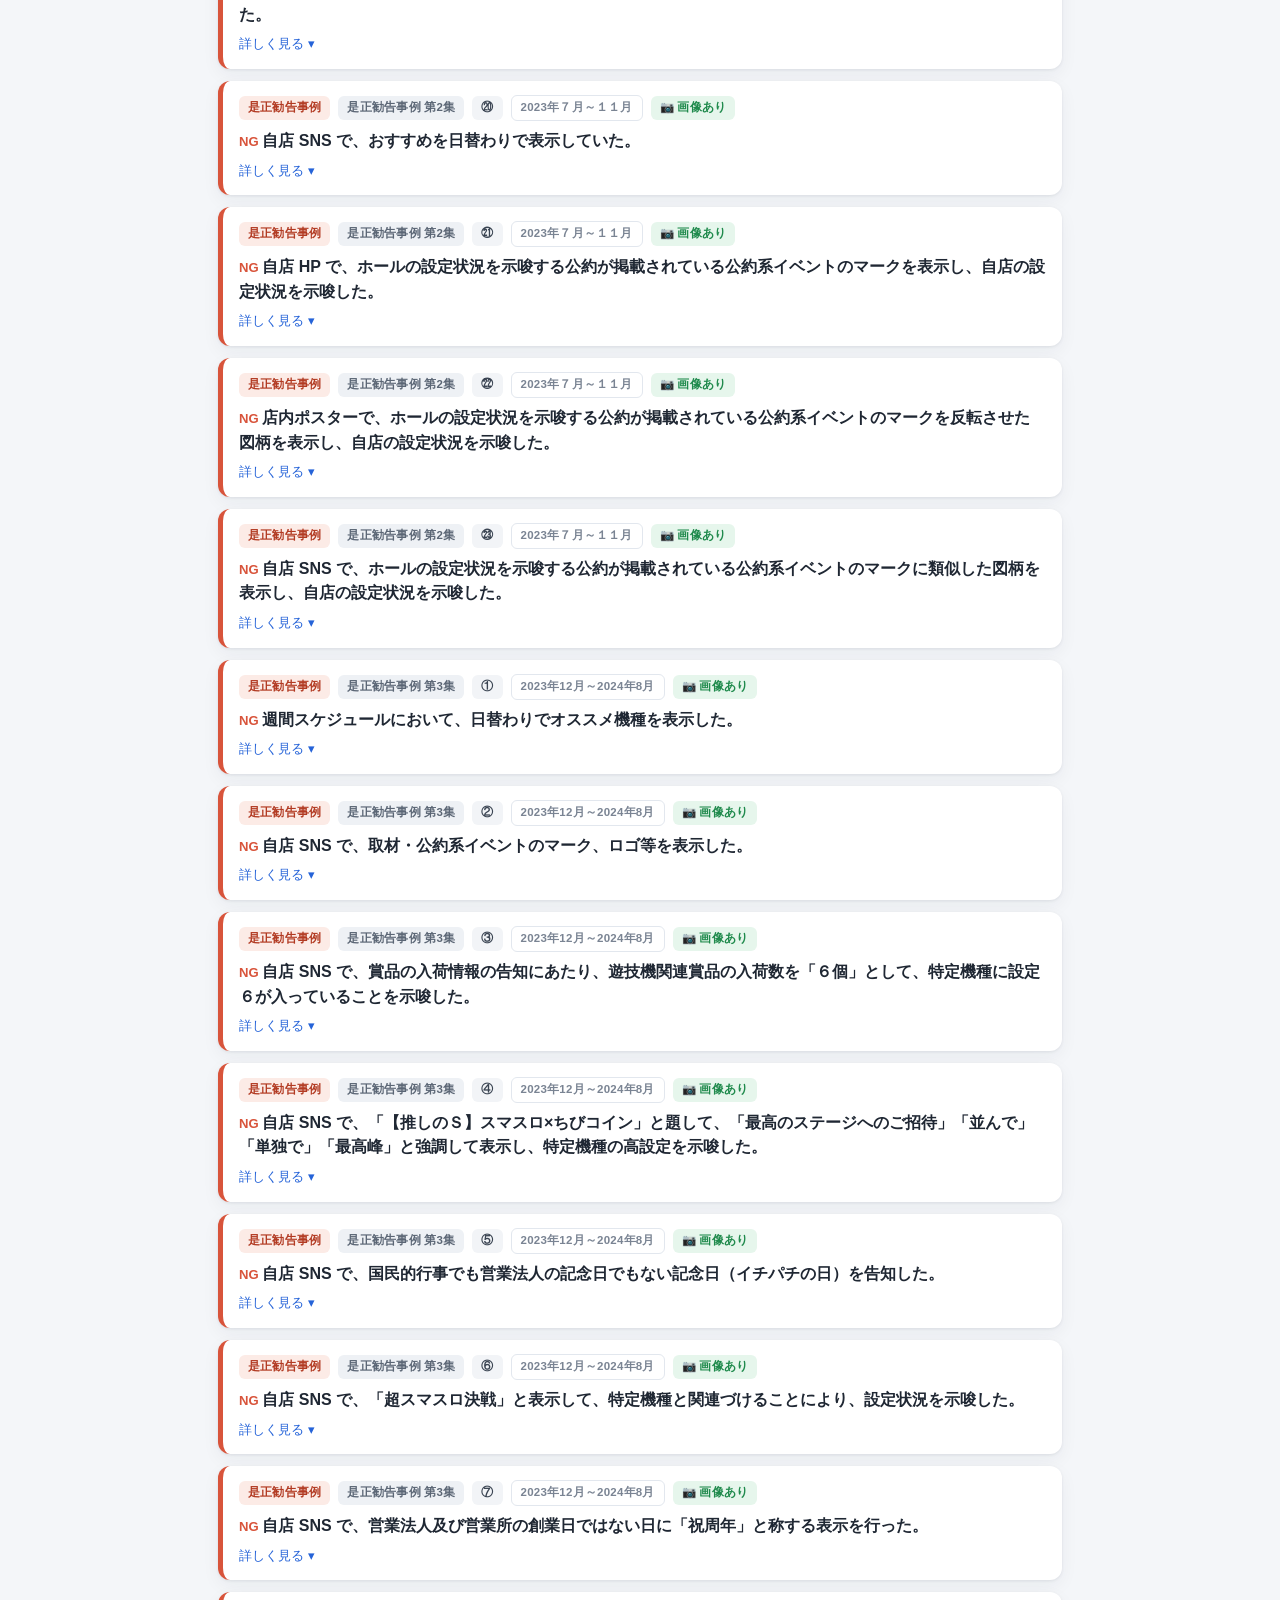
==== commit f6f0c1ce: "禁止ワード・隠語 早見表ページを追加（判定辞書から自動生成・ワード絞り込み） Co-Authored-By: Claude Opus 4.8 <noreply@anthropic.com>" ====
--- a/index.html
+++ b/index.html
@@ -15,6 +15,7 @@
       <nav class="topnav">
         <a href="index.html" class="active"><span class="nav-t">🔍 検索DB</span><span class="nav-d">条文・Q&A・是正事例を検索</span></a>
         <a href="check.html"><span class="nav-t">🧪 広告セルフチェック</span><span class="nav-d">画像・文章で違反を自己点検</span></a>
+        <a href="ng-words.html"><span class="nav-t">🚫 禁止ワード早見表</span><span class="nav-d">使うと危ない言葉の一覧</span></a>
         <a href="gyokai.html"><span class="nav-t">🗺️ 業界マップ</span><span class="nav-d">団体の全体図・相関図</span></a>
       </nav>
       <h1>広告宣伝ガイドライン 検索データベース</h1>
--- a/assets/style.css
+++ b/assets/style.css
@@ -253,6 +253,38 @@
 .consult-refs{display:flex;flex-direction:column;gap:4px;margin-top:6px}
 .consult-refs .hit-link{font-size:.84rem}
 
+/* 判定の報告ブロック */
+.report-block{margin-top:14px;text-align:center}
+.report-toggle{
+  border:1px solid var(--line);background:#fff;color:var(--ink-sub);
+  font-size:.82rem;padding:6px 14px;border-radius:999px;cursor:pointer;
+}
+.report-toggle:hover{border-color:var(--case);color:var(--case)}
+.report-form{margin-top:10px;text-align:left;background:var(--card);border:1px solid var(--line);border-radius:10px;padding:12px 14px}
+.report-form .report-note{
+  width:100%;min-height:60px;padding:9px 11px;border:1.5px solid var(--line);border-radius:8px;
+  font-size:.88rem;font-family:inherit;line-height:1.6;color:var(--ink);resize:vertical;
+}
+.report-form .report-note:focus{outline:none;border-color:var(--brand)}
+.report-actions{display:flex;align-items:center;gap:10px;margin-top:8px;flex-wrap:wrap}
+.report-msg{font-size:.82rem;color:var(--brand-dark);font-weight:700}
+.report-hint{font-size:.76rem;color:var(--ink-sub);margin:8px 0 0;line-height:1.6}
+
+/* 禁止ワード早見表 */
+.ngwrap{display:flex;flex-direction:column;gap:12px}
+.ngwords{display:flex;flex-wrap:wrap;gap:7px;margin:4px 0 10px}
+.ngw{
+  font-size:.86rem;background:var(--case-bg);color:#9c3417;border:1px solid #f0b9a8;
+  padding:3px 10px;border-radius:7px;font-weight:600;
+}
+.hitcard.mid .ngw{background:#fdf0d2;color:#8a6314;border-color:#eccb86}
+.ngw-hit{outline:2px solid var(--case);outline-offset:1px}
+.report-output{
+  width:100%;min-height:120px;margin-top:8px;padding:9px 11px;
+  border:1.5px solid var(--line);border-radius:8px;font-size:.8rem;
+  font-family:inherit;line-height:1.6;color:var(--ink);background:#f7f9fc;white-space:pre;
+}
+
 .btn{
   border:1.5px solid var(--line);background:#fff;color:var(--ink);
   padding:8px 16px;border-radius:9px;font-size:.9rem;font-weight:600;cursor:pointer;
@@ -318,4 +350,11 @@
   .site-header h1{font-size:1.2rem}
   .filter-label{min-width:auto;width:100%}
   .card-title{font-size:.96rem}
-}
+  /* iOSはフォーム文字が16px未満だとフォーカス時に自動ズームする→16pxに固定 */
+  .search-box input,#categorySelect,#consultInput,#textInput,.report-note,.ocr-edit,.textbox textarea{font-size:16px}
+  /* タップしやすく */
+  .chip{padding:7px 14px;font-size:.86rem}
+  #categorySelect{padding:11px 12px}
+  .card-toggle{padding:9px 4px 4px}
+  .hit-link,.xlink,.glink,.report-toggle{padding-top:6px;padding-bottom:6px}
+}
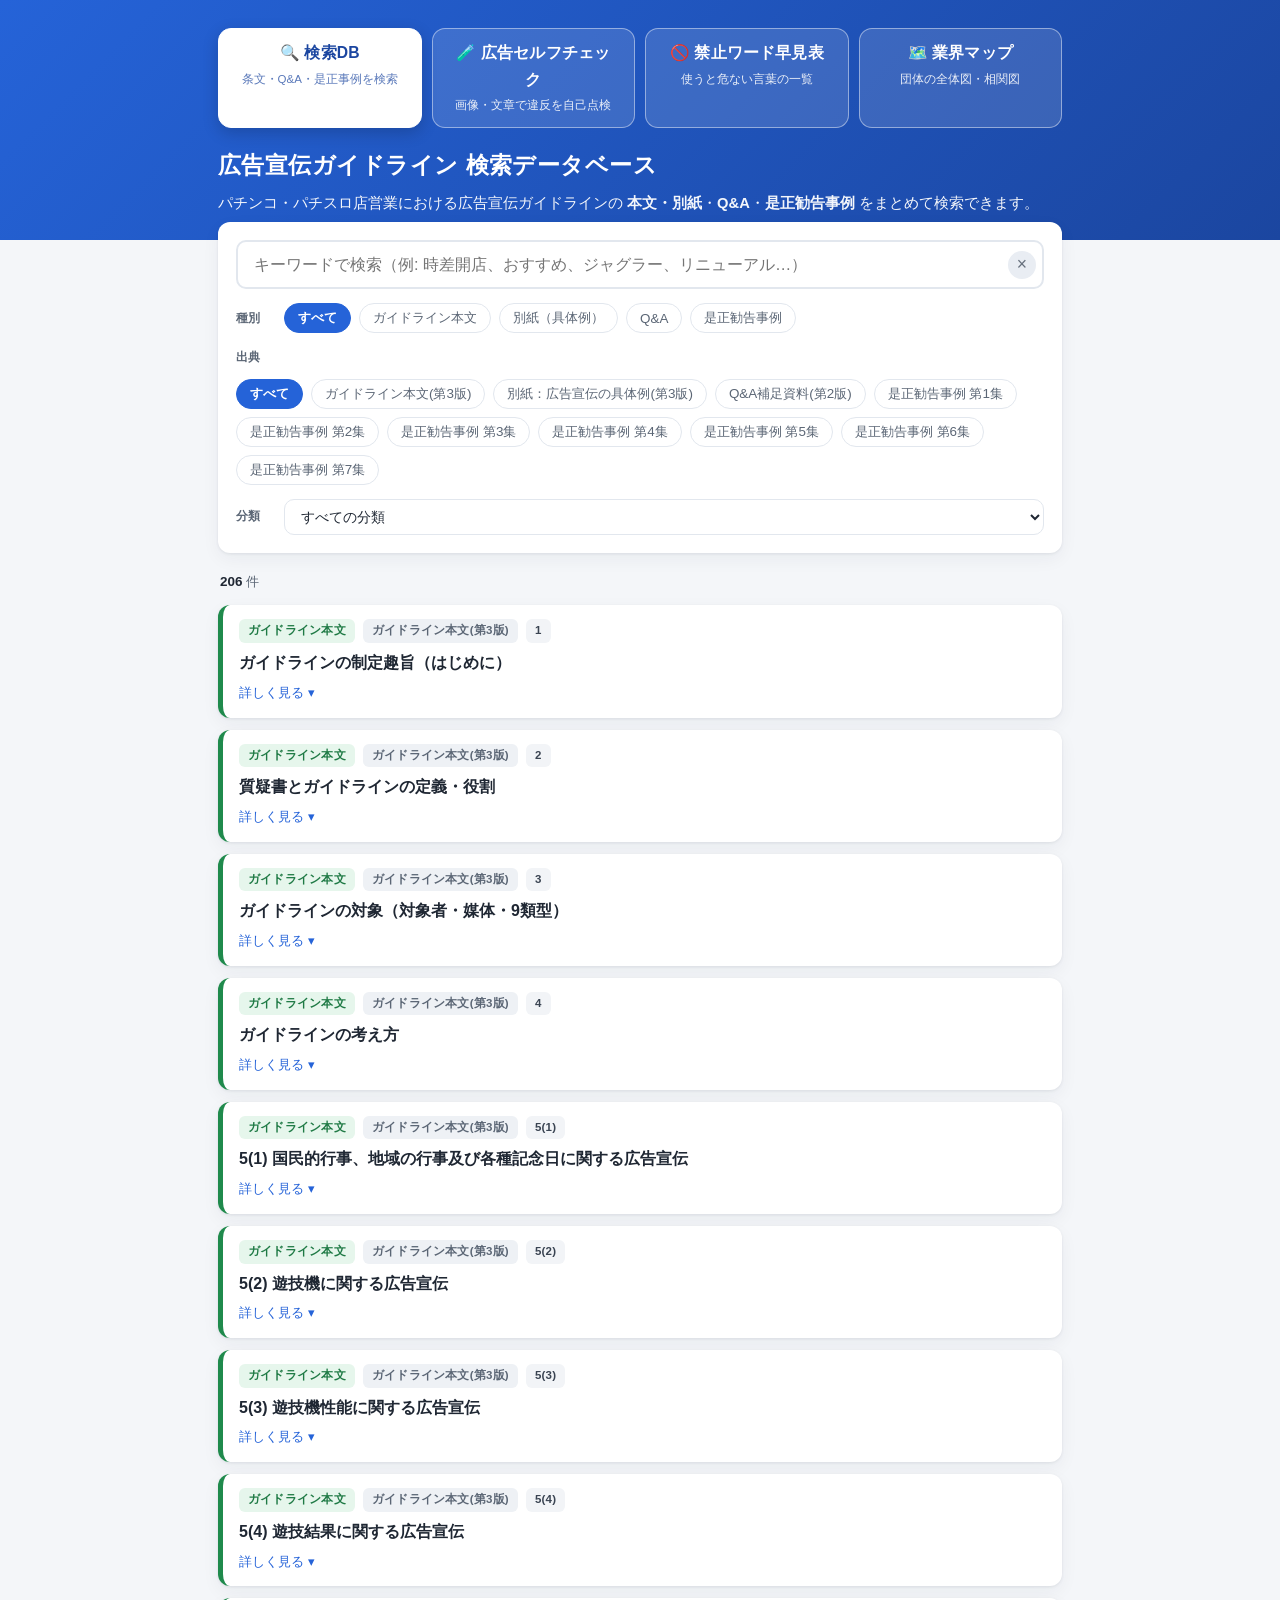
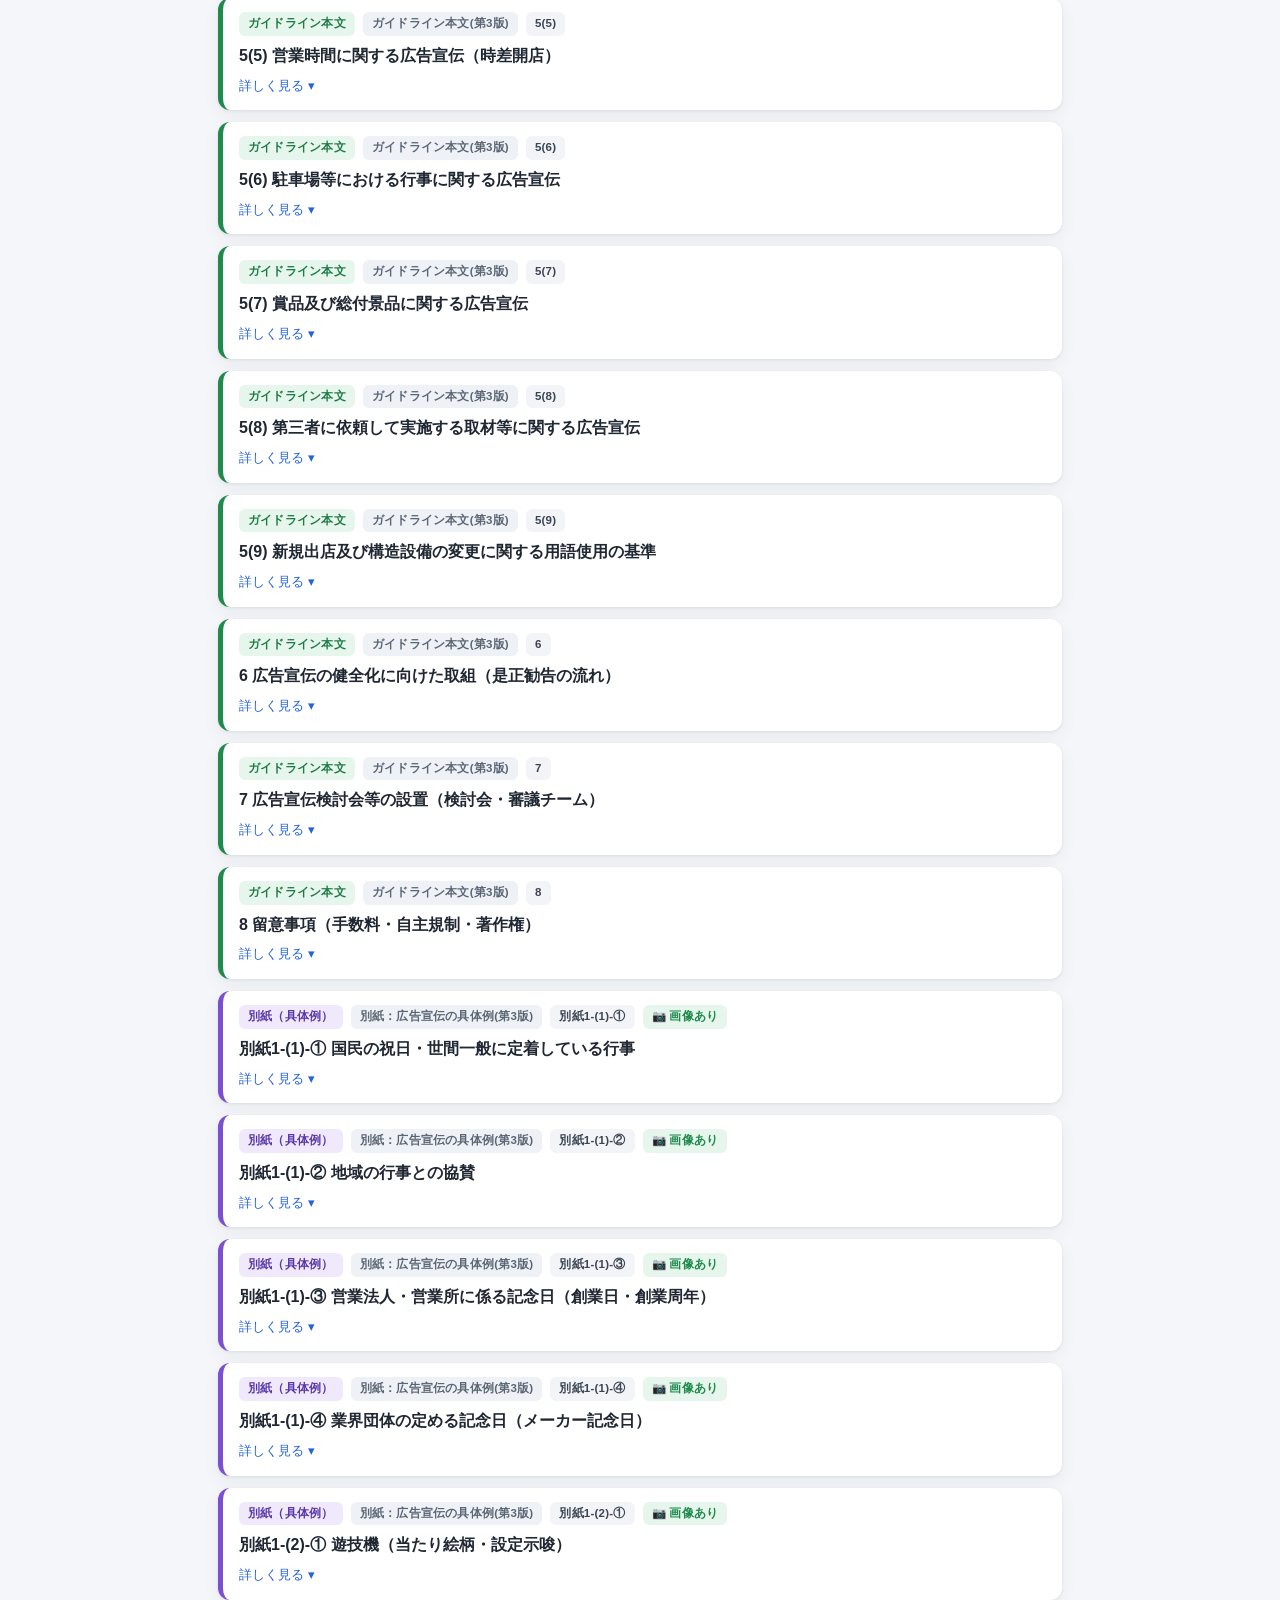
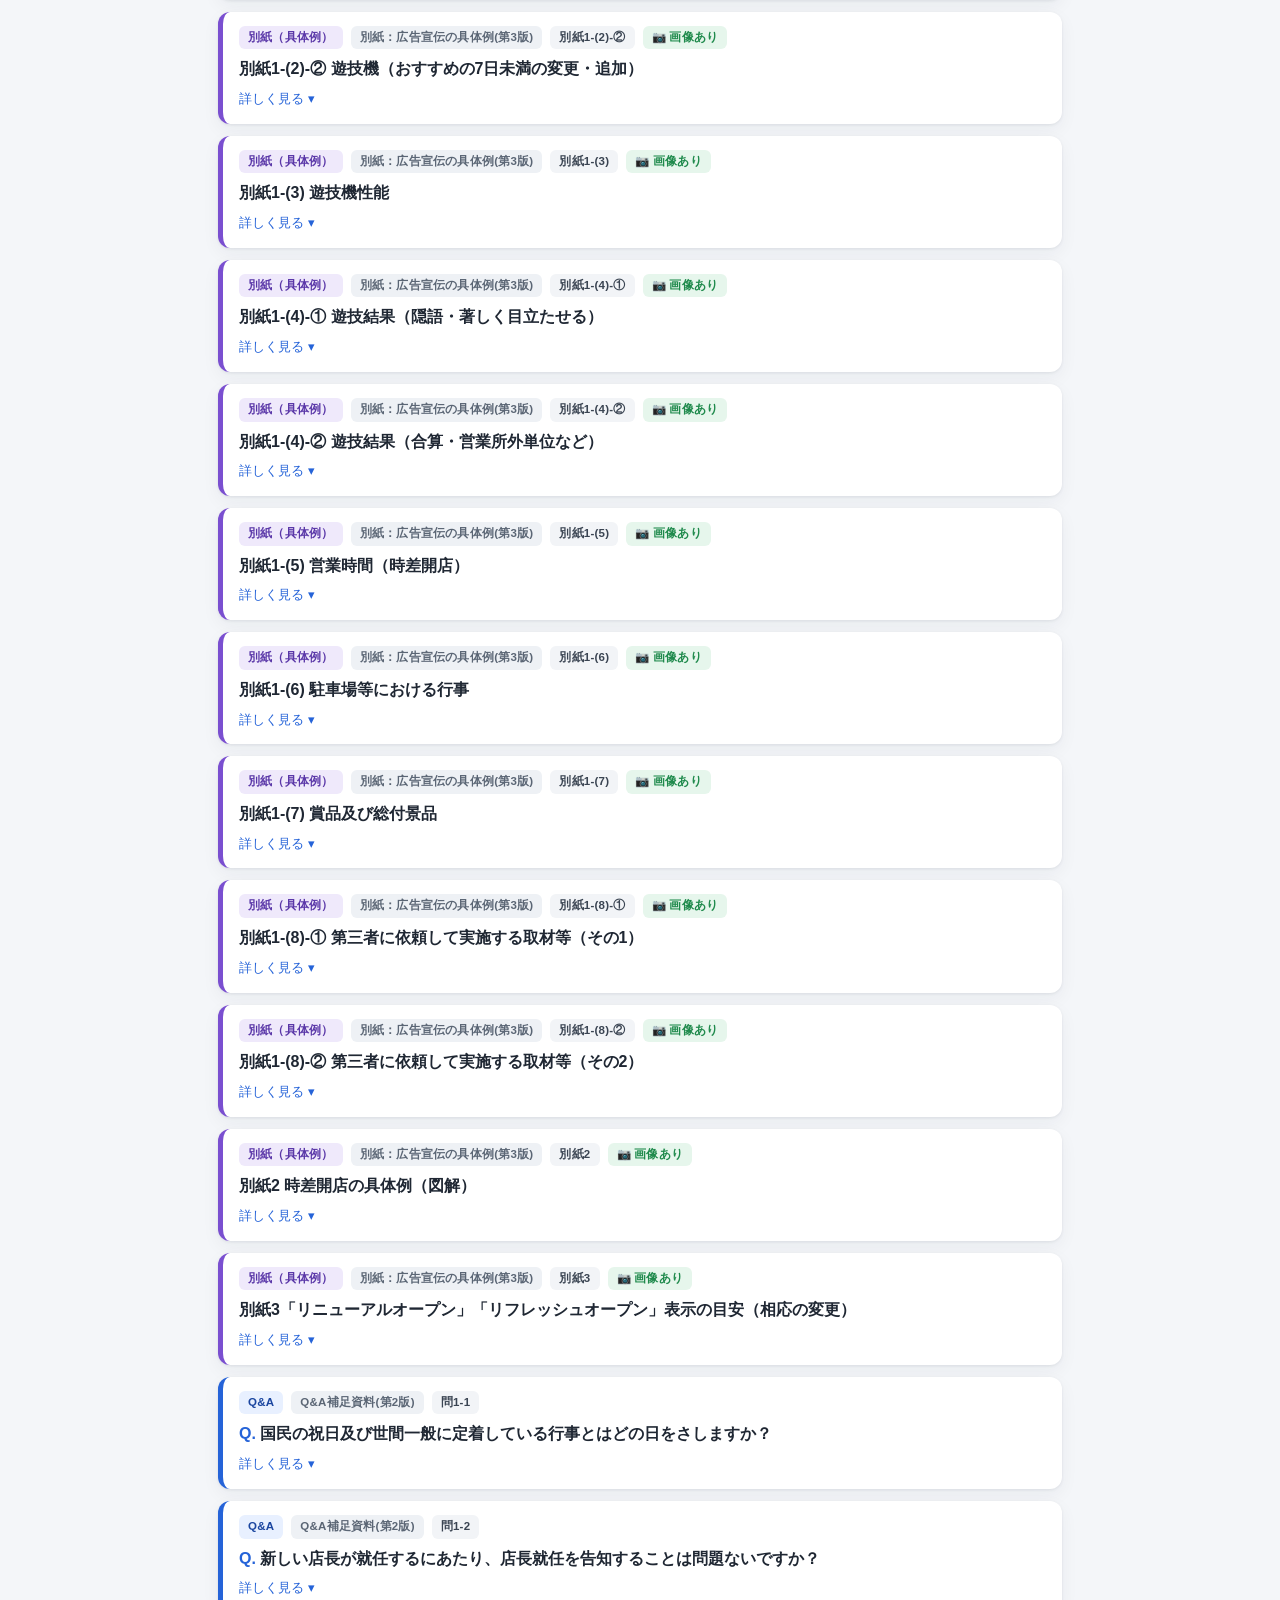
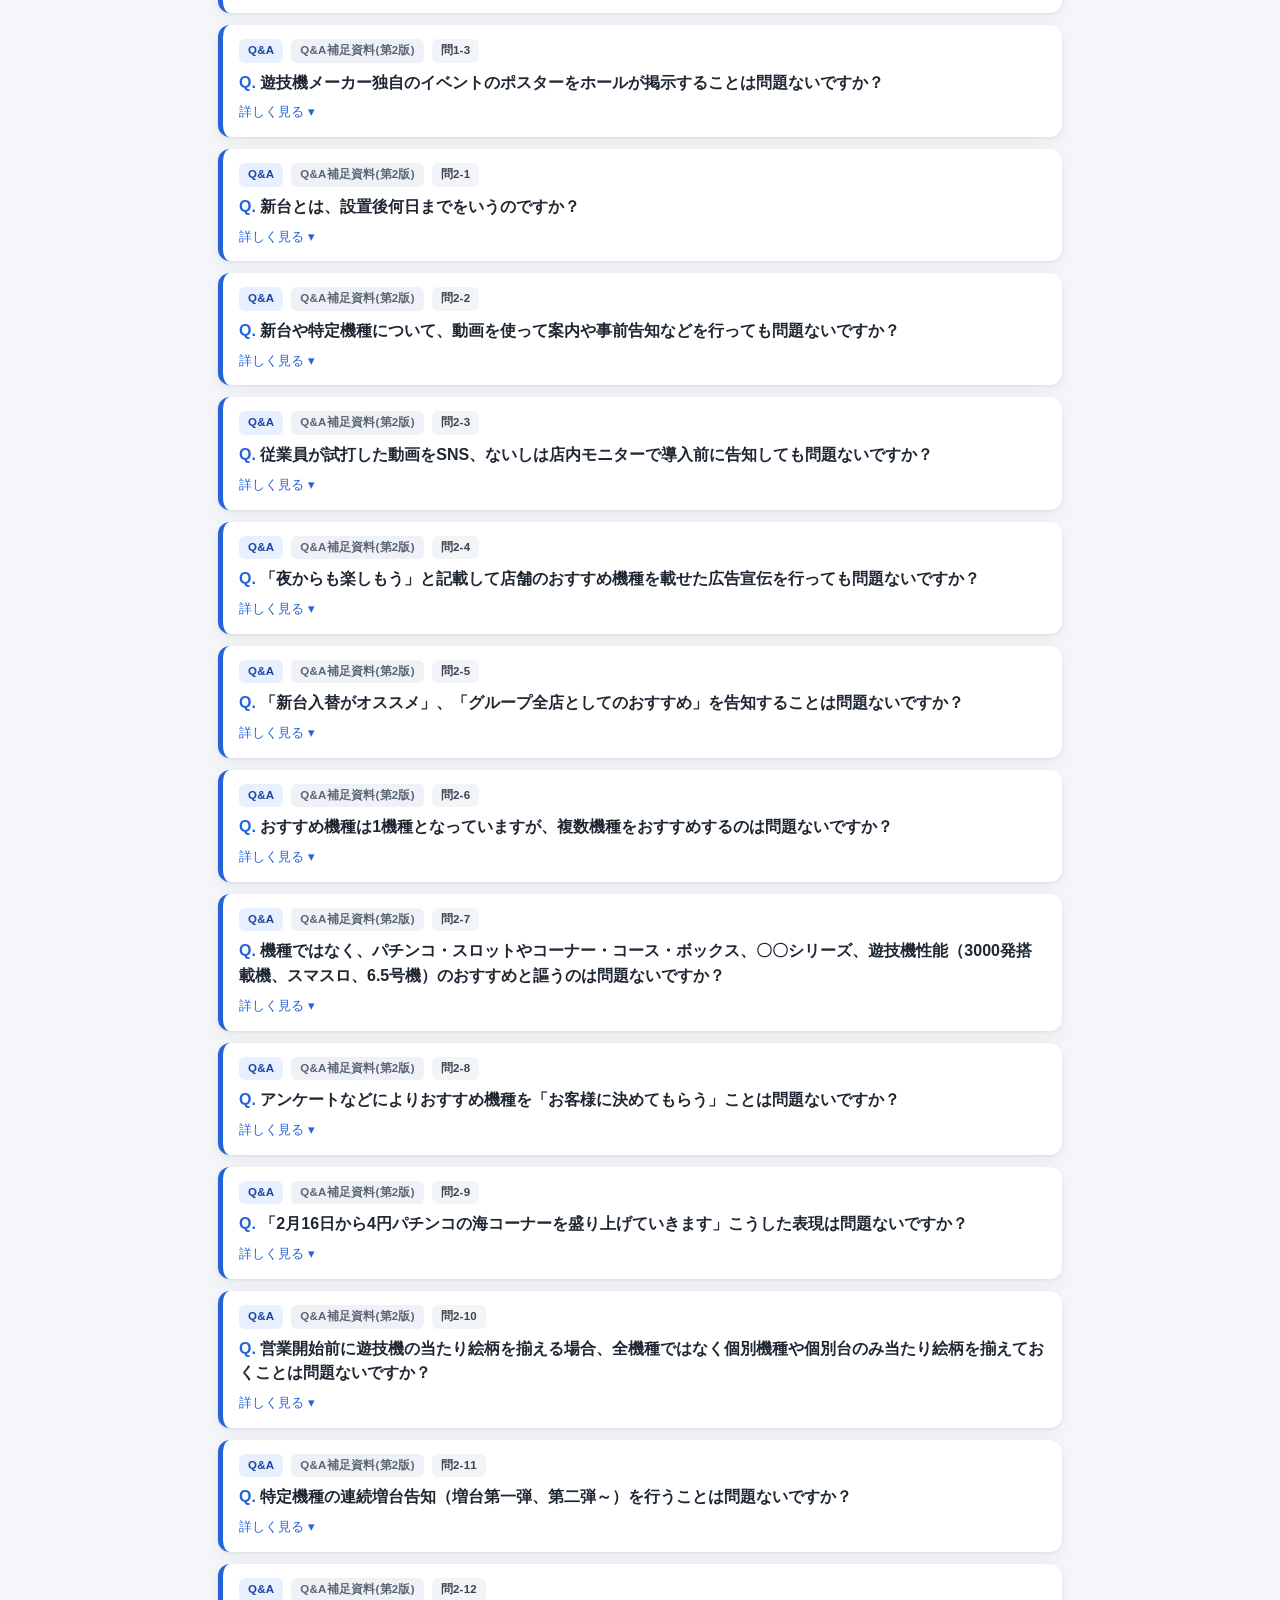
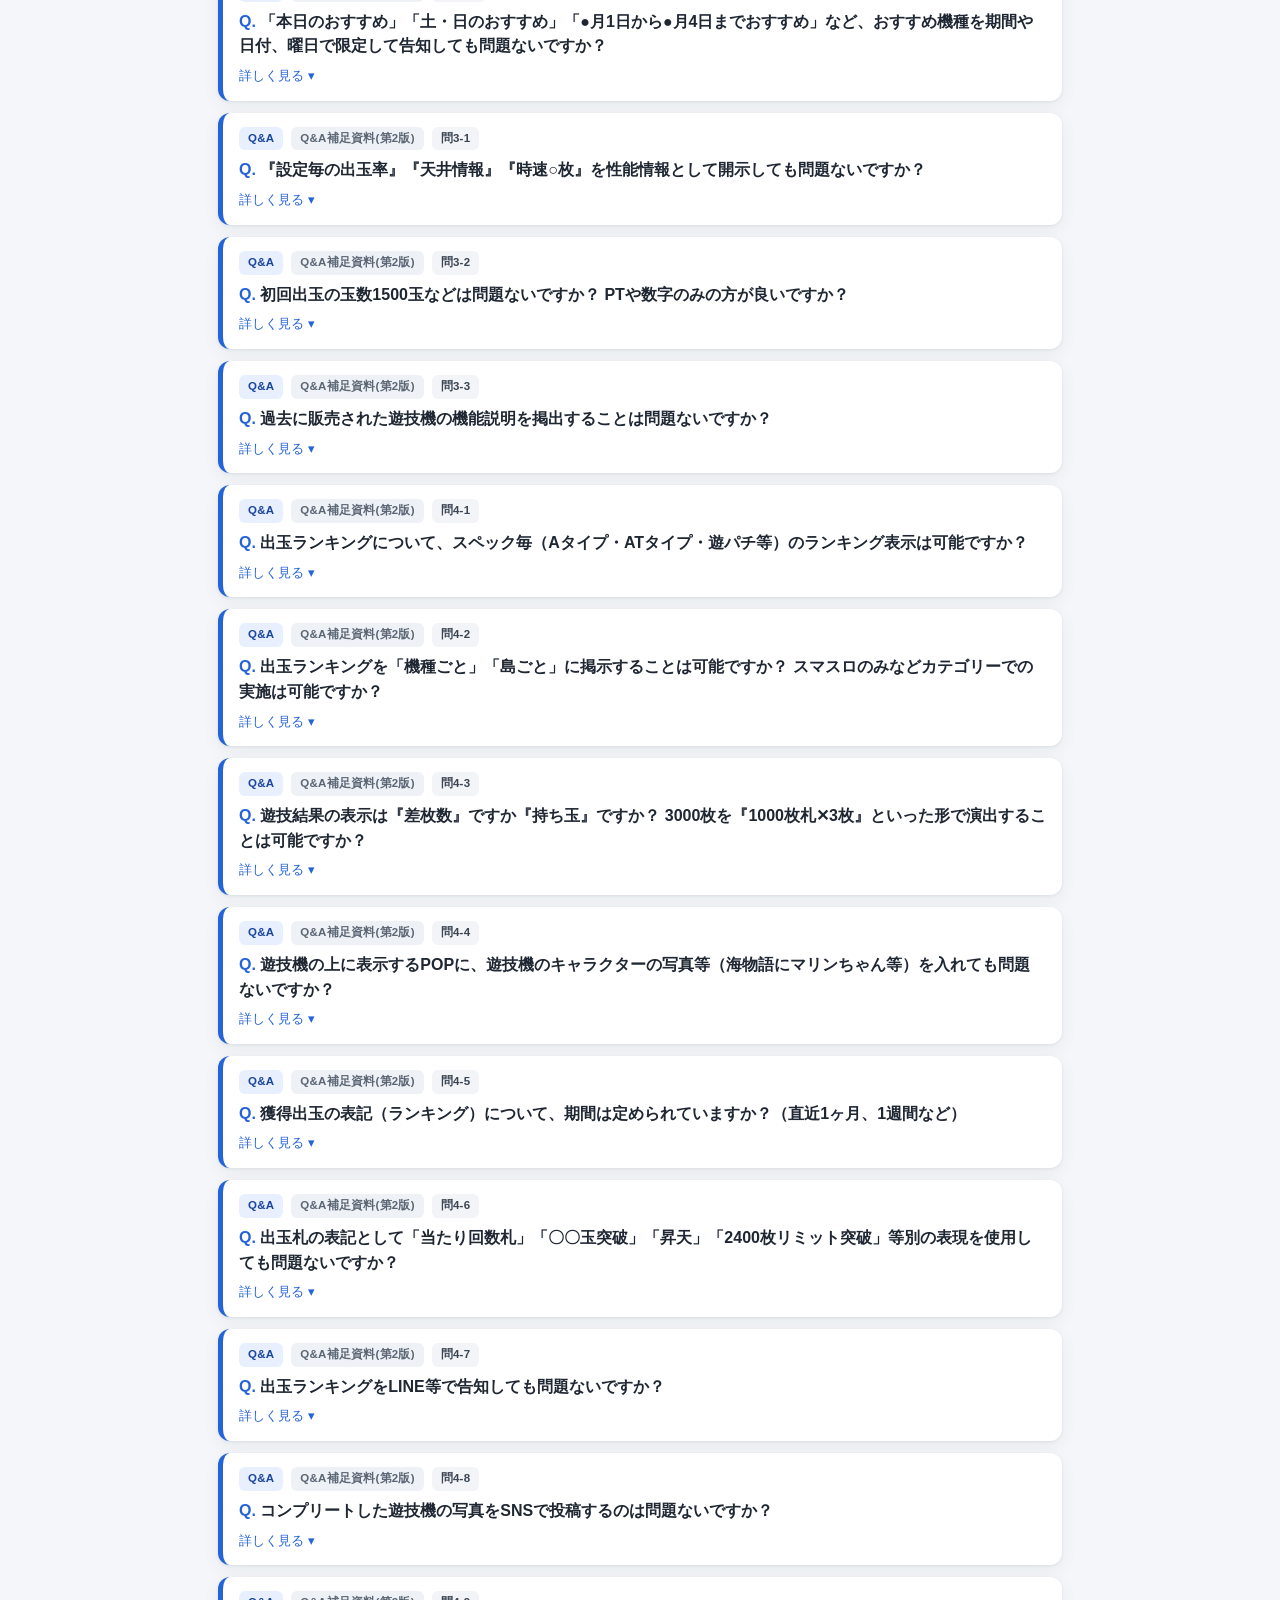
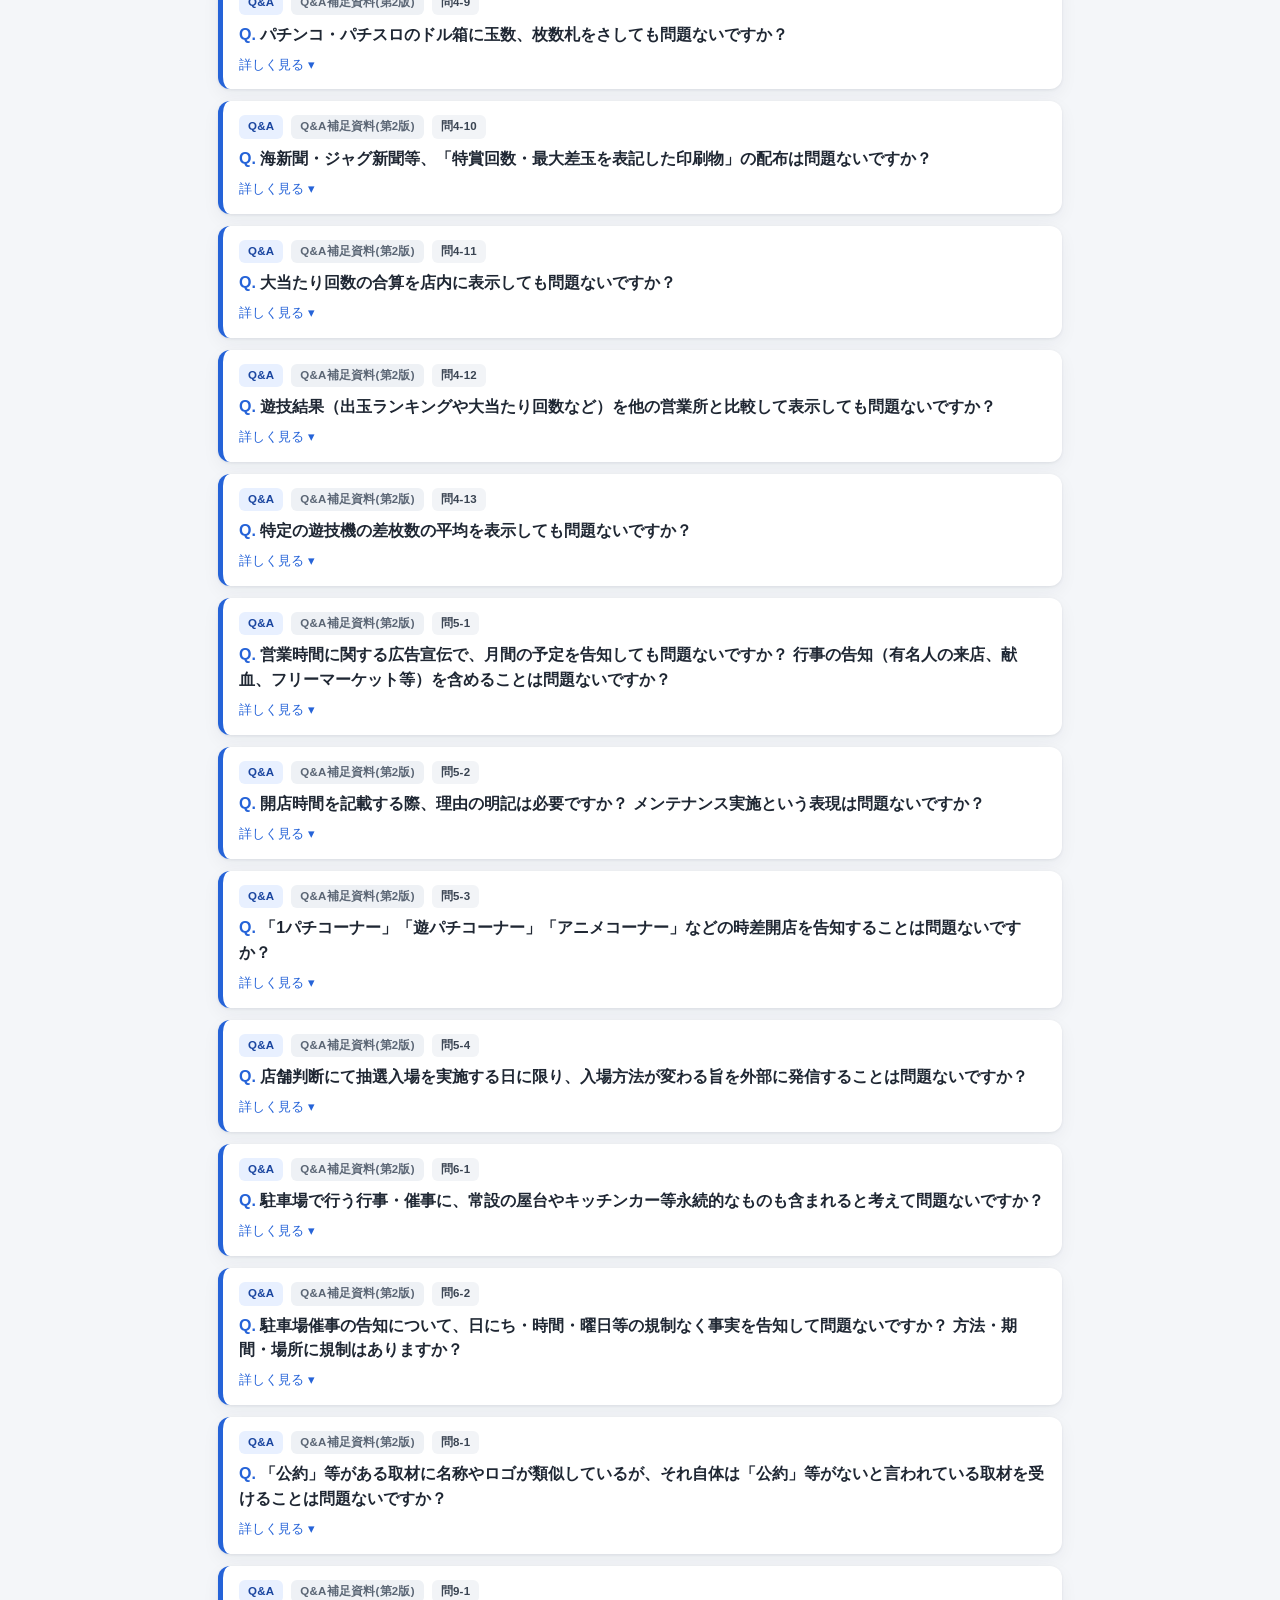
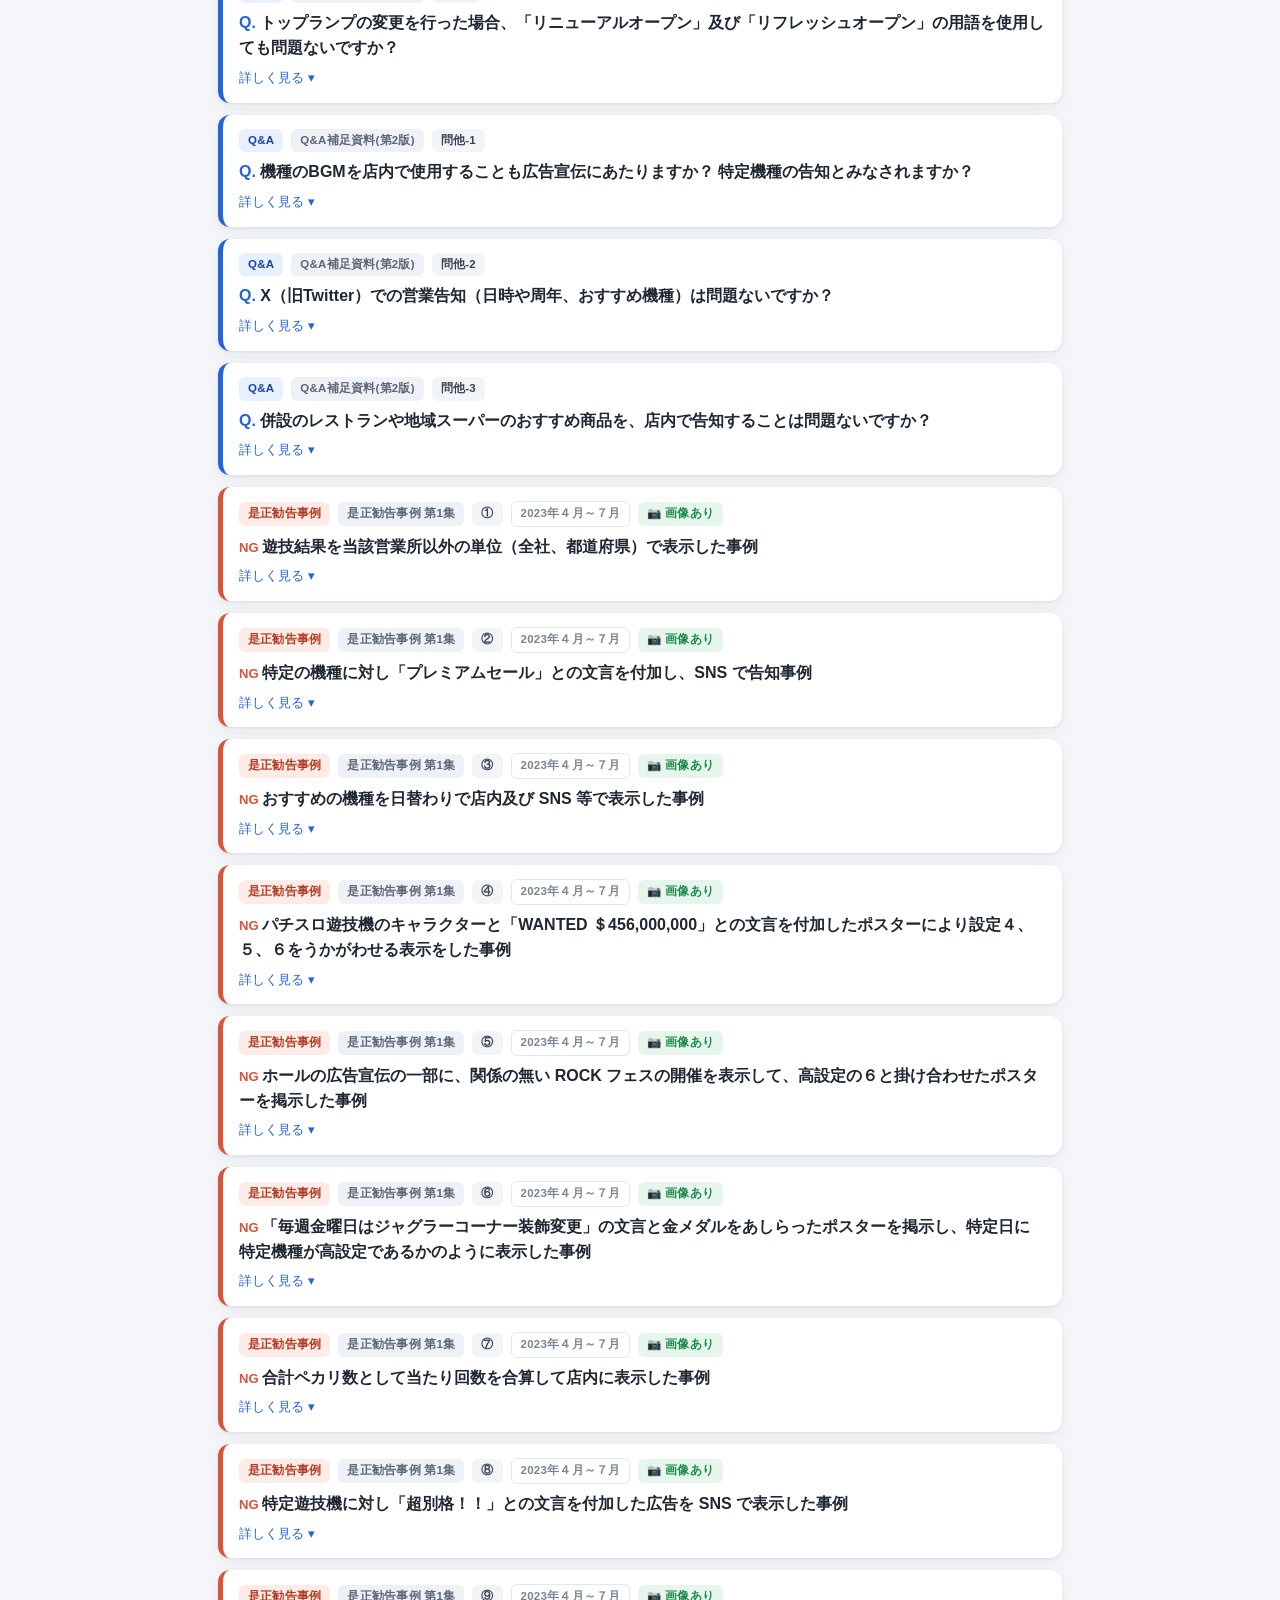
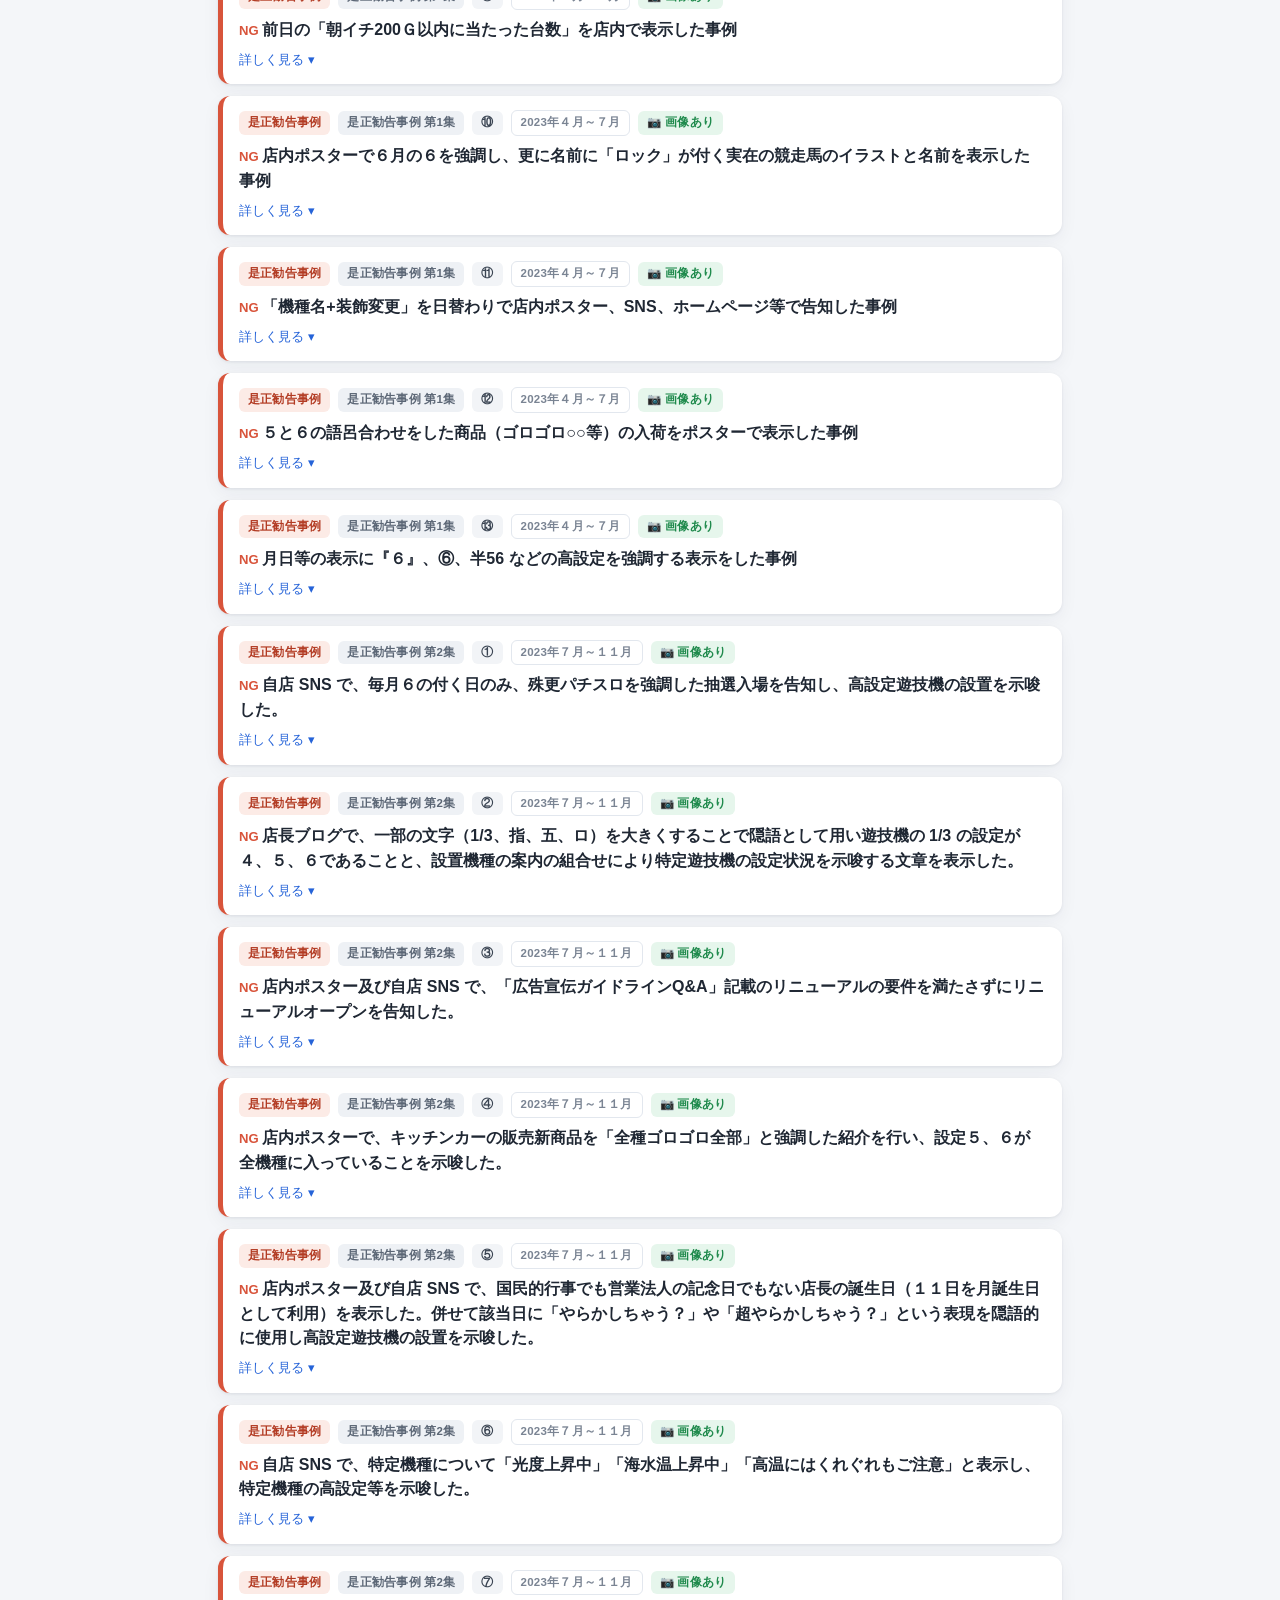
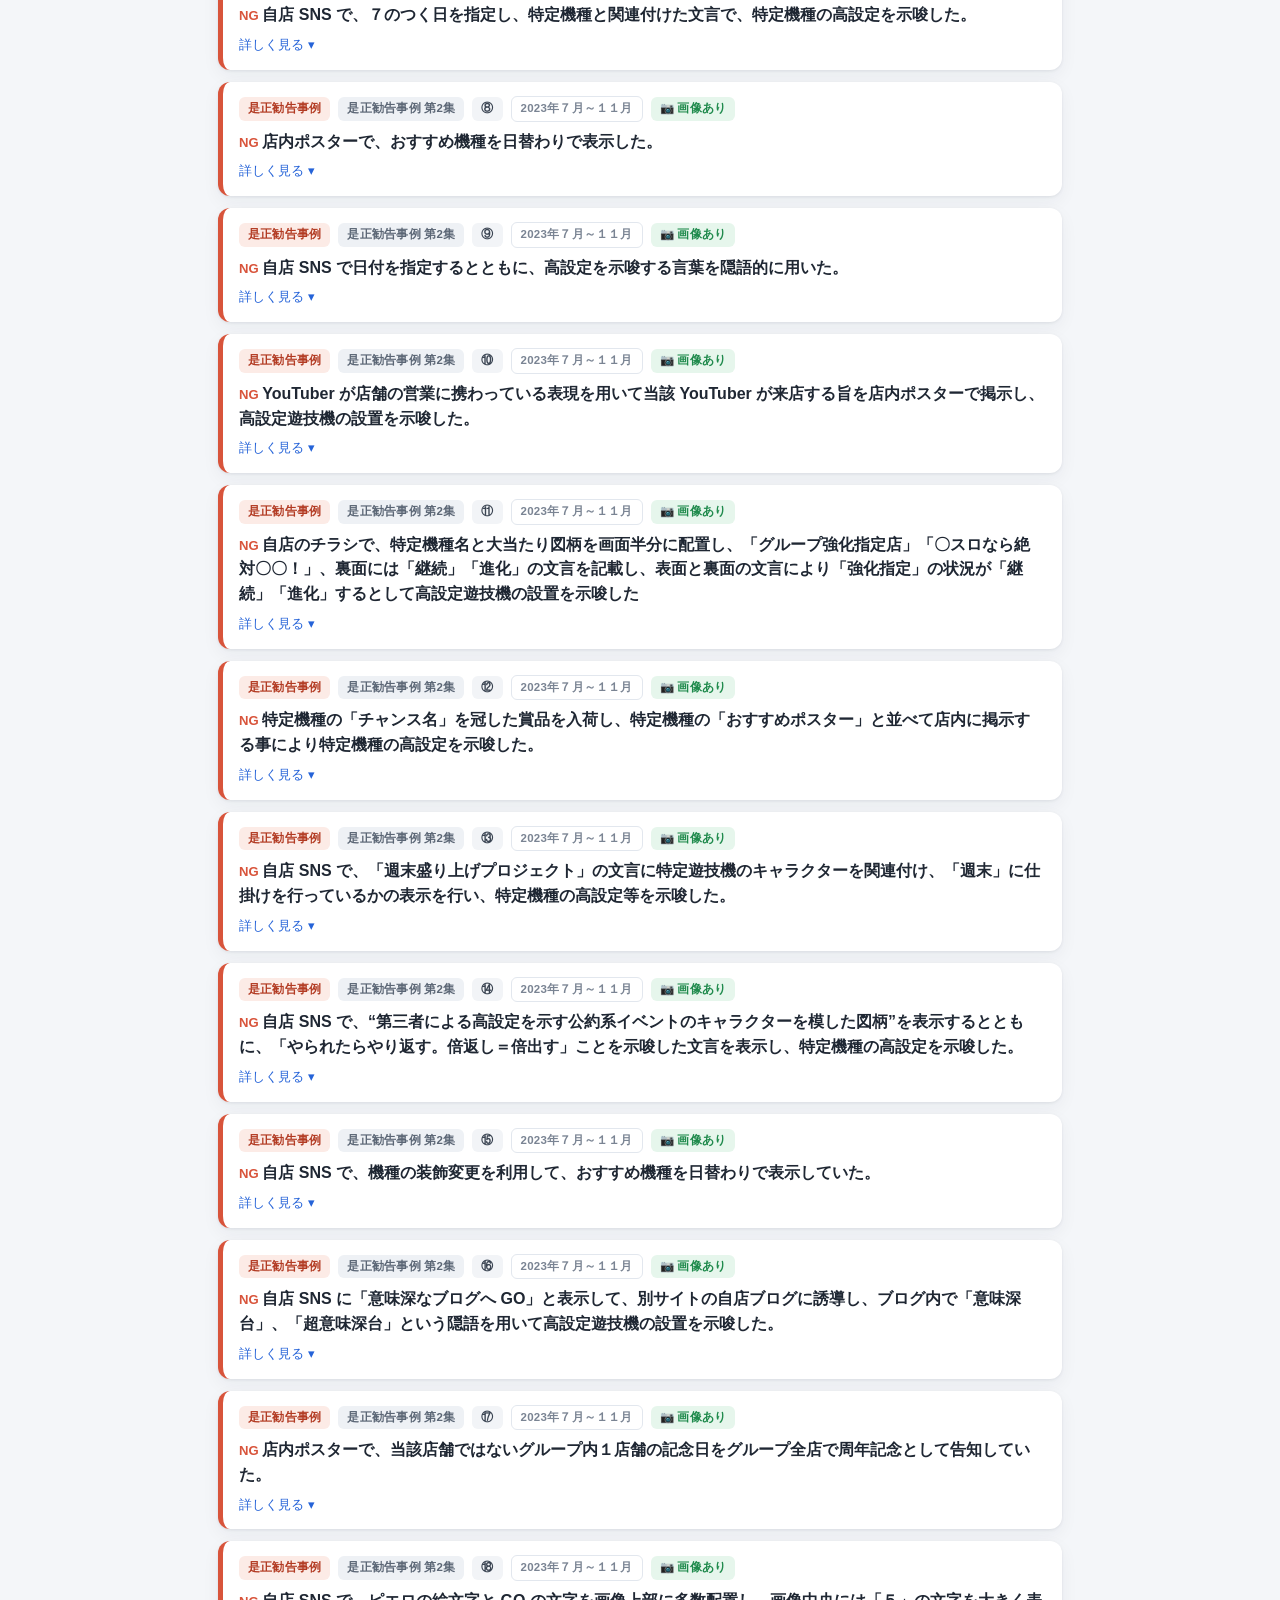
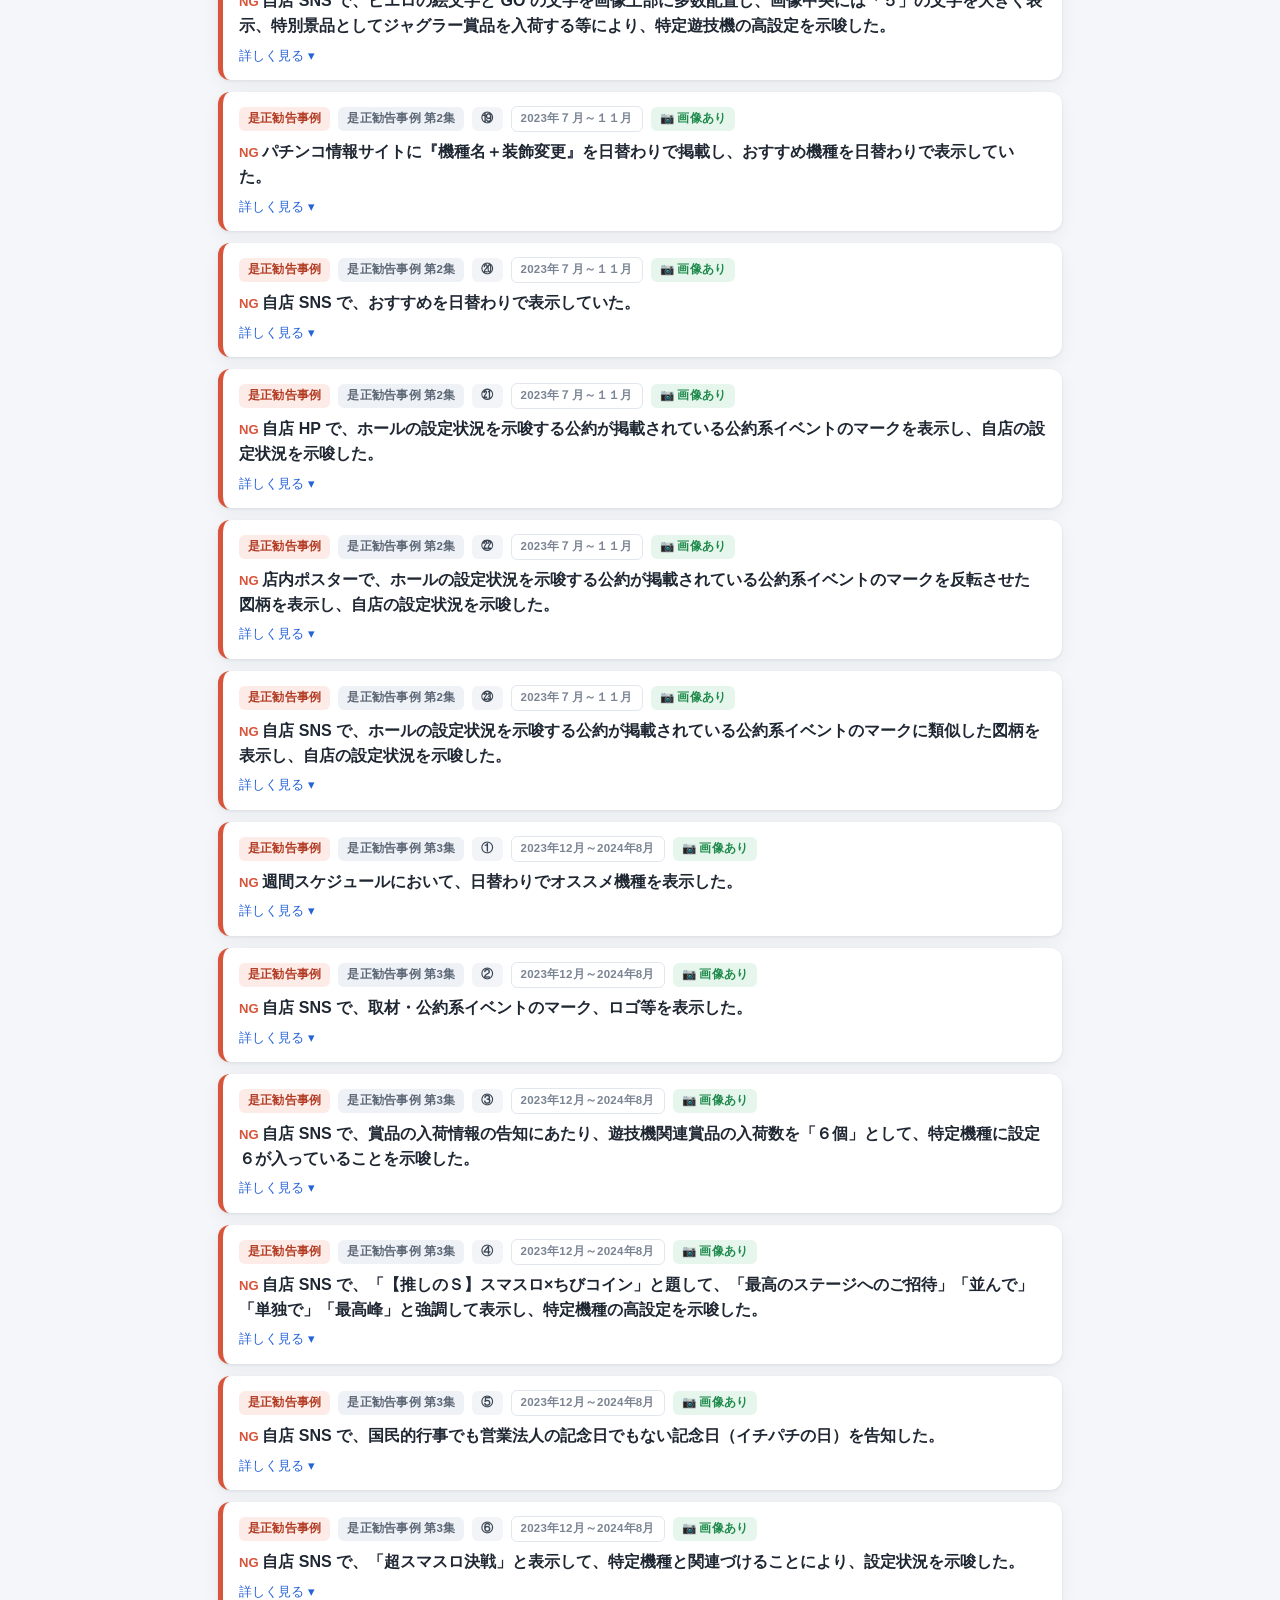
==== commit 22f279b4: "是正勧告事例 第7集（2026年1〜9月・13事例）を追加 - data/cases_07.js: 全13事例（原典の表示内容/基準/是正勧告の理由を逐語整理） - assets/images/c7-" ====
--- a/index.html
+++ b/index.html
@@ -82,6 +82,7 @@
   <script src="data/cases_04.js"></script>
   <script src="data/cases_05.js"></script>
   <script src="data/cases_06.js"></script>
+  <script src="data/cases_07.js"></script>
   <!-- 事例の画像マッピング（元PDFから自動生成） -->
   <script src="data/images.js"></script>
   <!-- アプリ本体 -->
--- a/assets/style.css
+++ b/assets/style.css
@@ -279,6 +279,22 @@
 }
 .hitcard.mid .ngw{background:#fdf0d2;color:#8a6314;border-color:#eccb86}
 .ngw-hit{outline:2px solid var(--case);outline-offset:1px}
+
+/* 関連項目 */
+.related{margin-top:14px;display:flex;flex-direction:column;gap:6px}
+.related .refs-label{display:block;margin-bottom:2px}
+.rel-item{
+  display:flex;align-items:center;gap:8px;text-decoration:none;
+  padding:7px 10px;border:1px solid var(--line);border-radius:9px;background:#fff;
+}
+.rel-item:hover{border-color:var(--brand);background:#f4f8ff}
+.rel-badge{font-size:.68rem;font-weight:700;padding:1px 7px;border-radius:5px;flex-shrink:0}
+.rel-badge.qa{background:var(--qa-bg);color:var(--brand-dark)}
+.rel-badge.case{background:var(--case-bg);color:#b23a22}
+.rel-badge.guideline{background:#e6f6ec;color:#1f7a45}
+.rel-badge.appendix{background:#efe9fb;color:#5a37a8}
+.rel-t{font-size:.85rem;color:var(--ink);overflow:hidden;text-overflow:ellipsis;white-space:nowrap}
+.card.flash{box-shadow:0 0 0 3px var(--brand),0 0 22px rgba(37,99,216,.35)}
 .report-output{
   width:100%;min-height:120px;margin-top:8px;padding:9px 11px;
   border:1.5px solid var(--line);border-radius:8px;font-size:.8rem;
